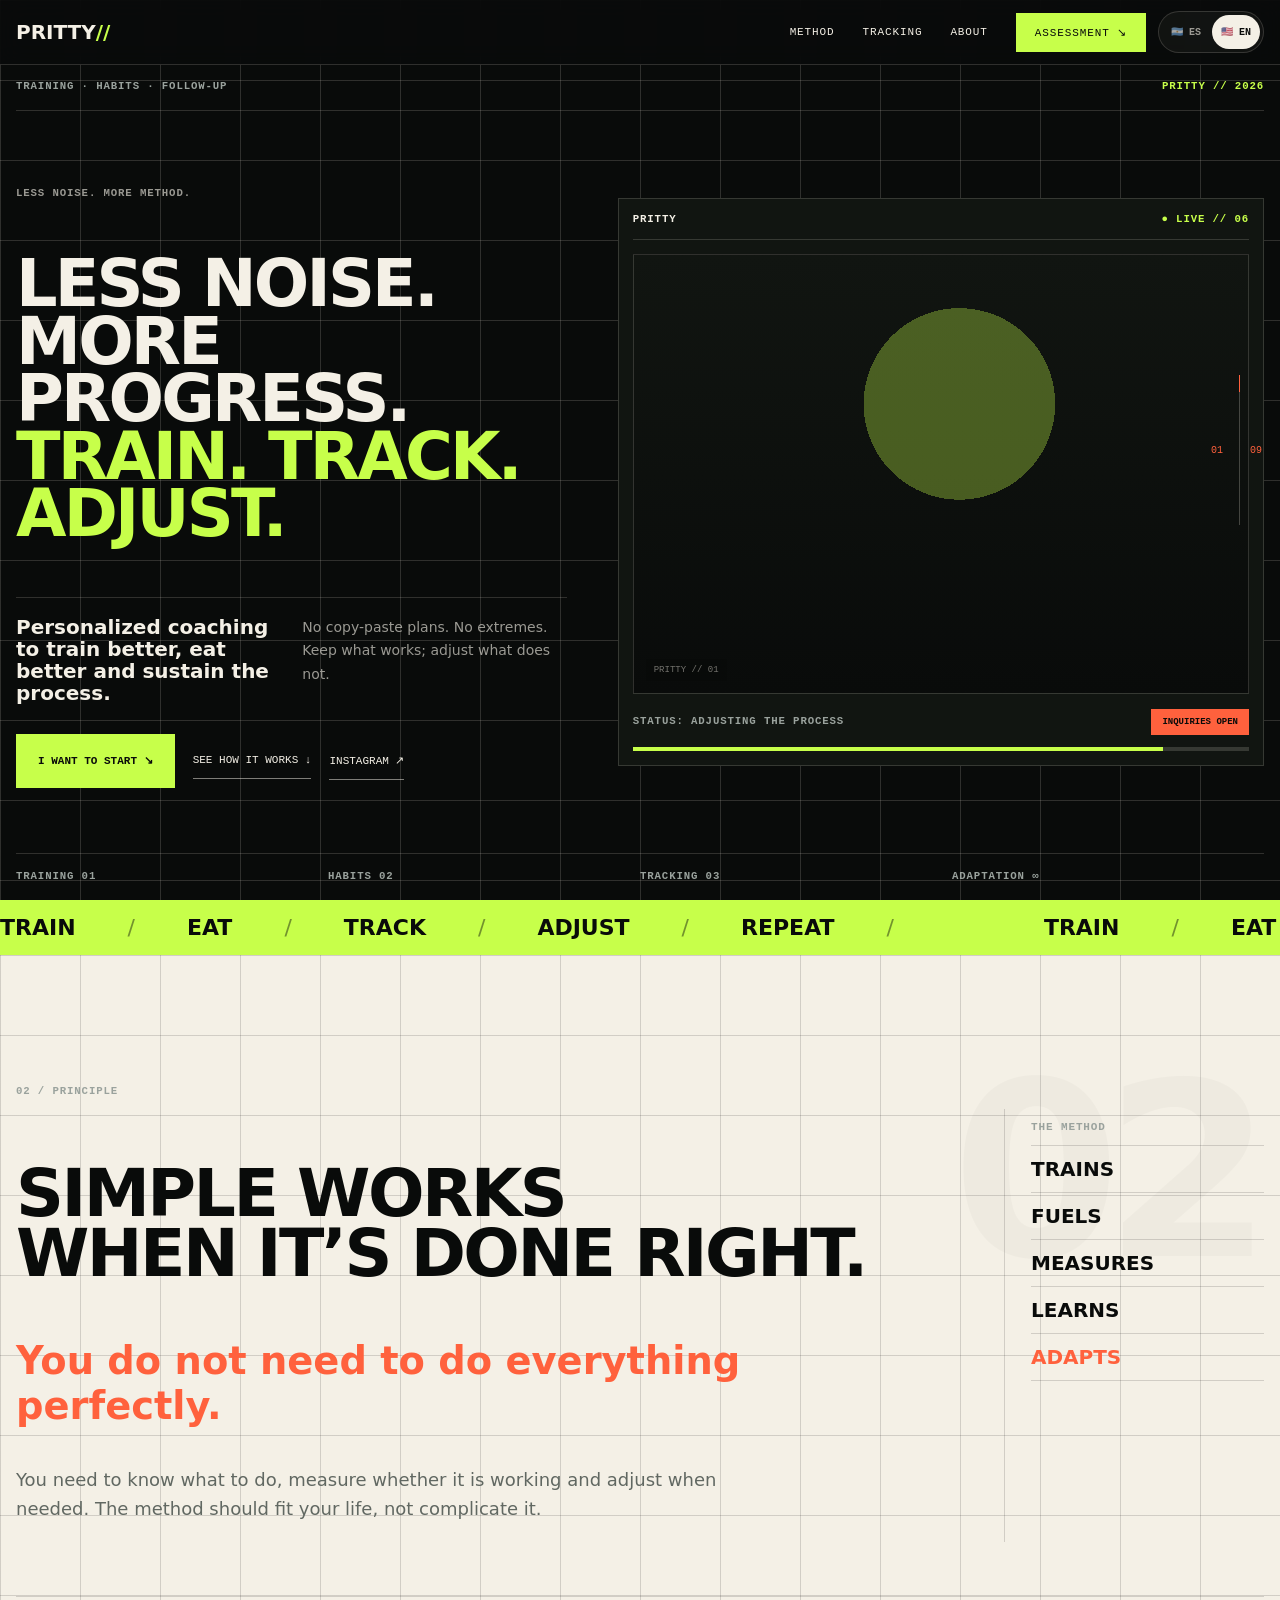
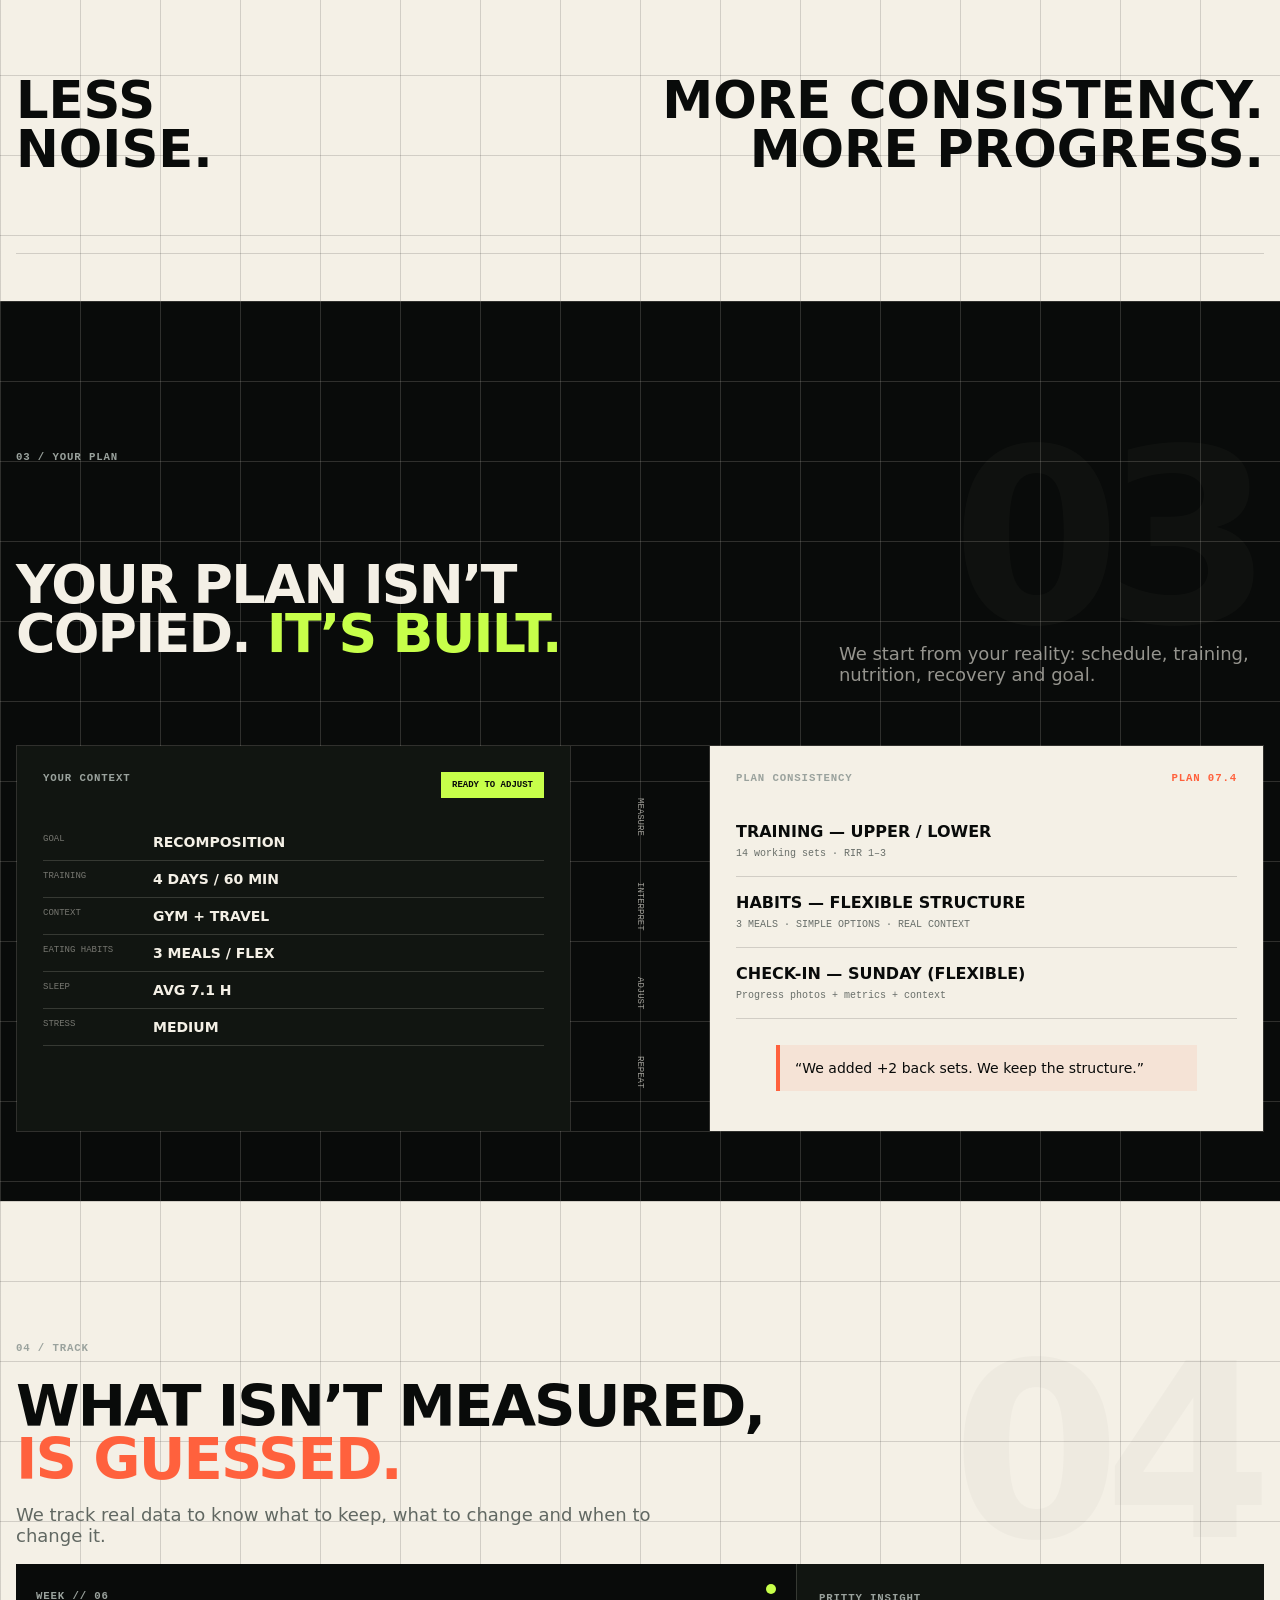
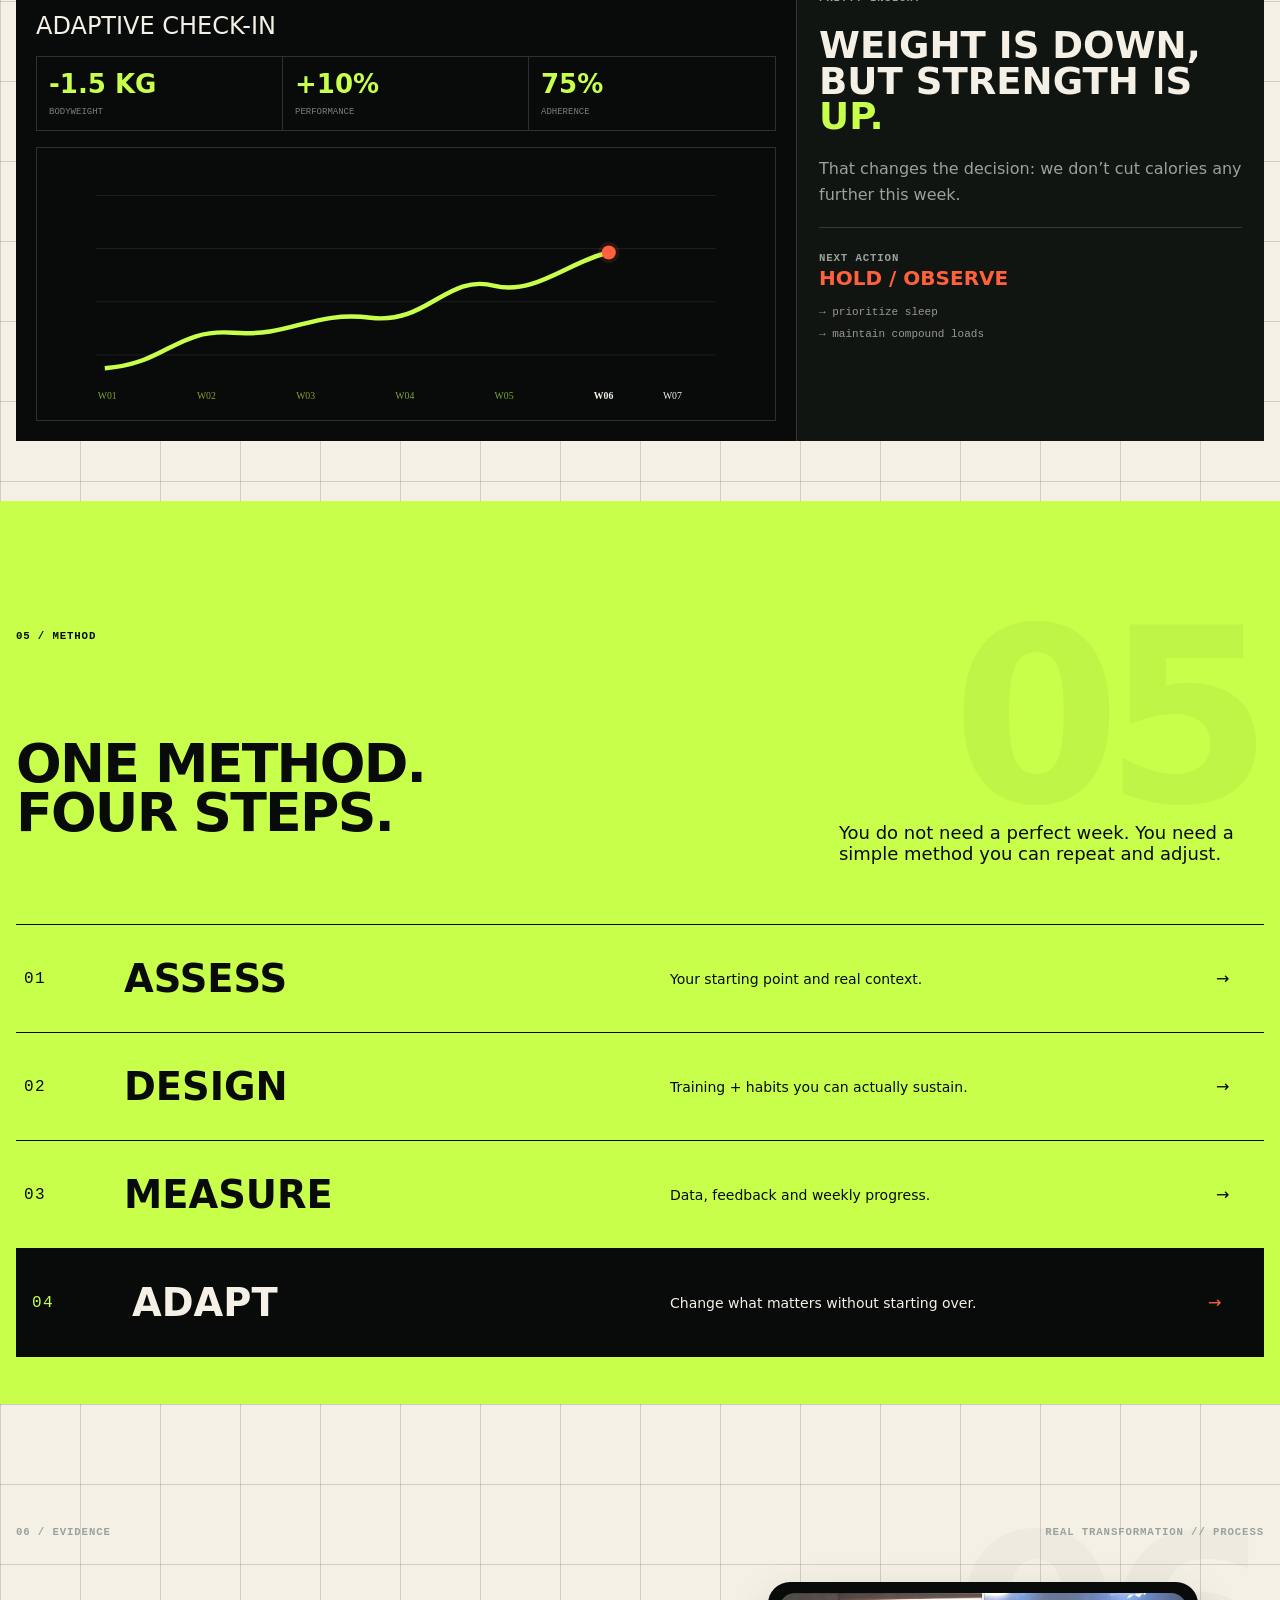
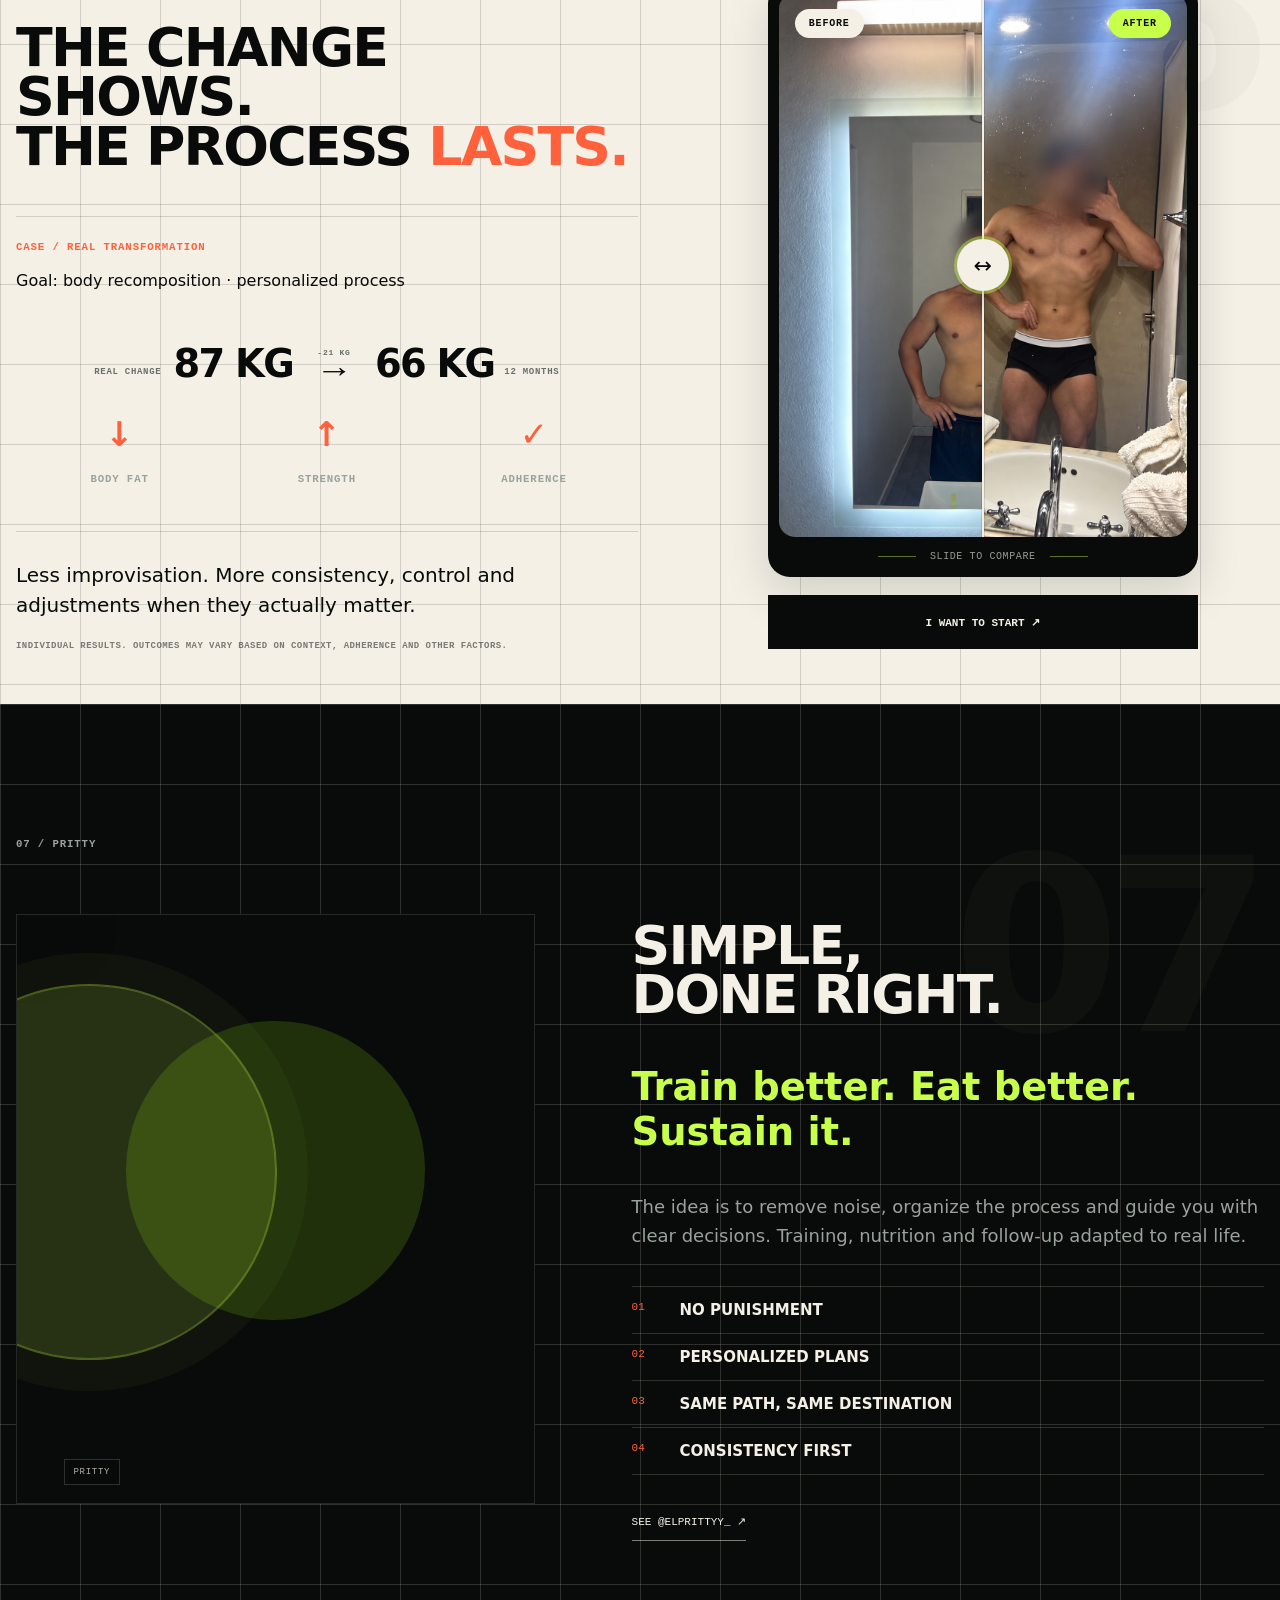
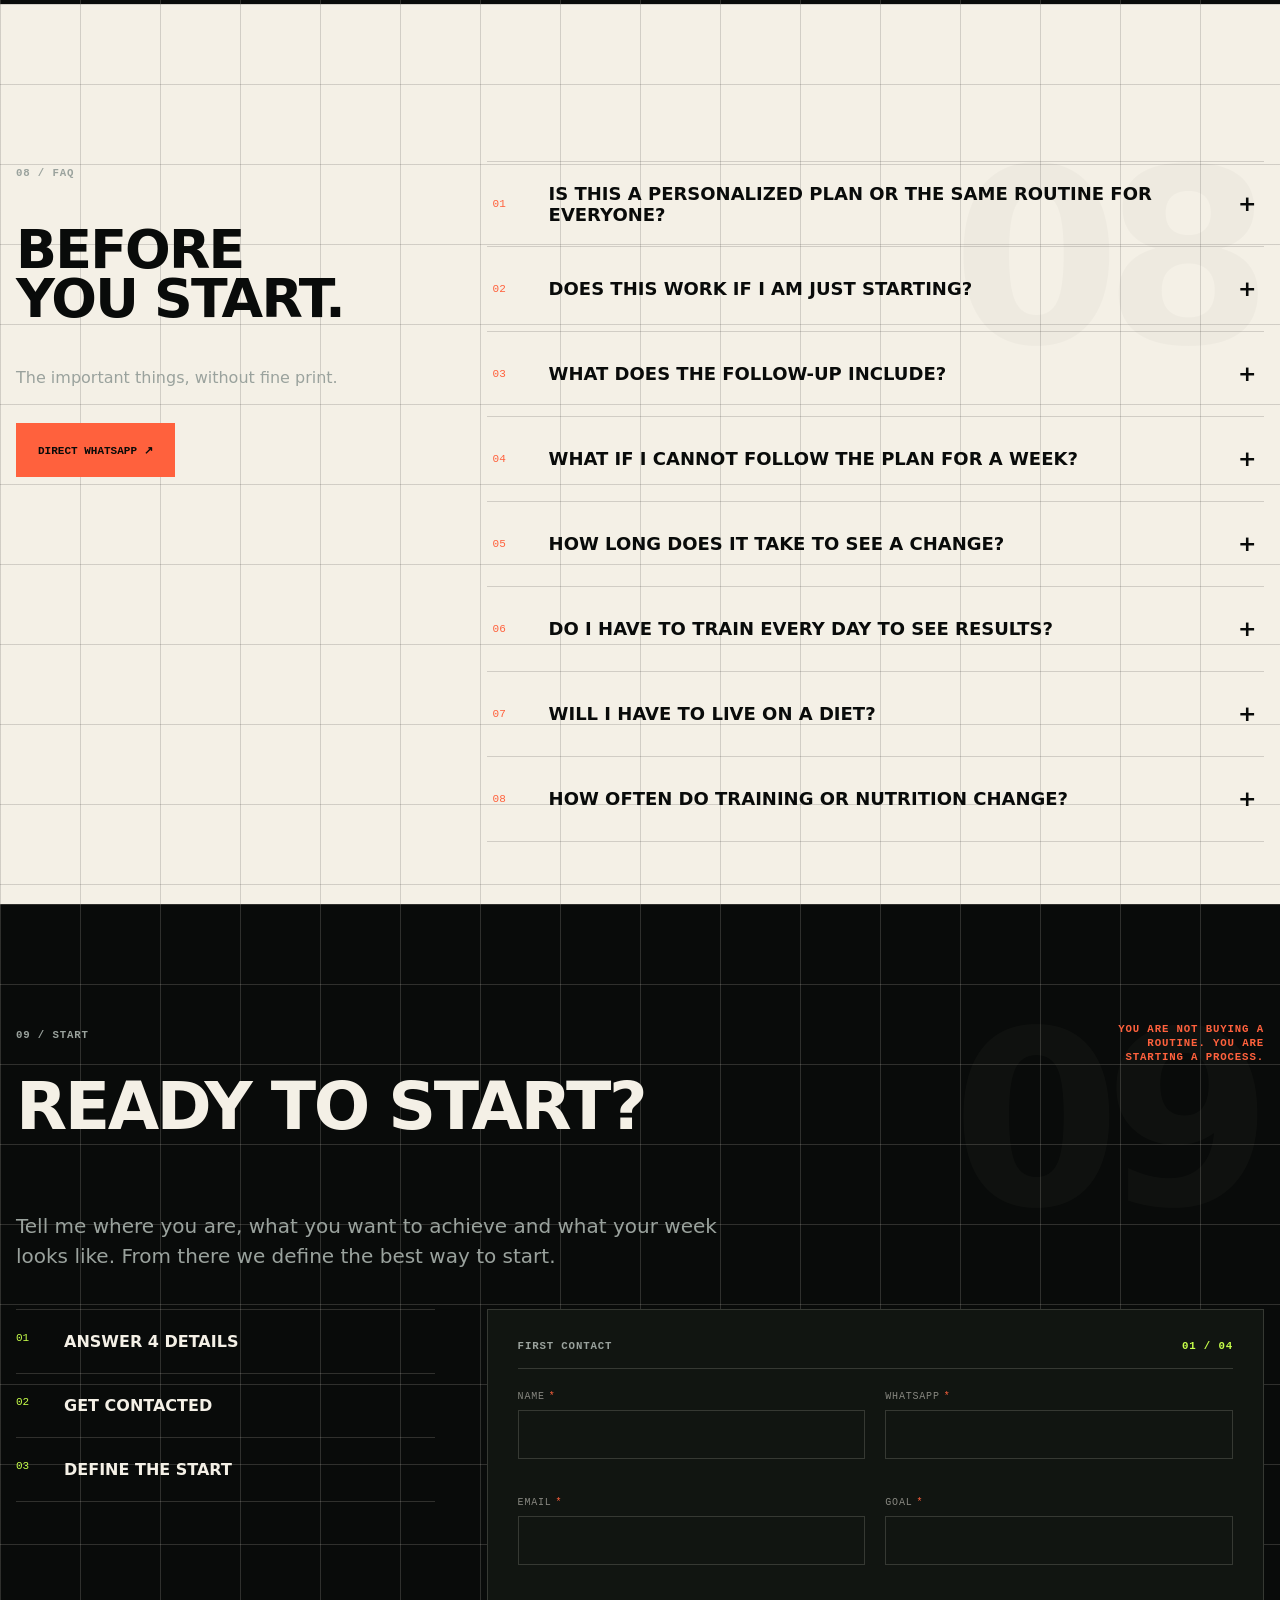
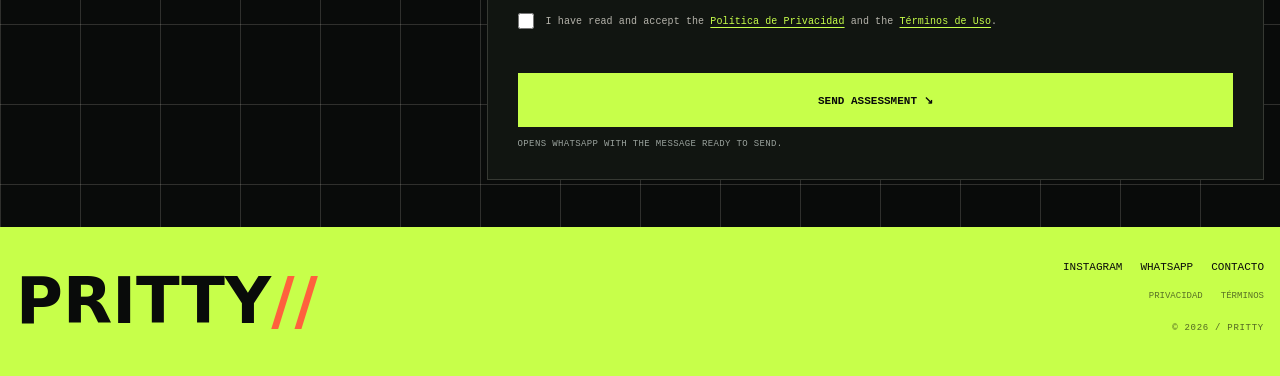
==== index.html @ 153aa6f4 "Place real change label before starting weight" ====
<!DOCTYPE html>

<html lang="es">
<head>
<meta charset="utf-8"/>
<meta content="width=device-width, initial-scale=1" name="viewport"/>
<meta content="no-referrer" name="referrer"/>
<meta content="default-src 'self'; script-src 'self'; style-src 'self' 'unsafe-inline' https://fonts.googleapis.com; font-src 'self' https://fonts.gstatic.com; img-src 'self' data:; connect-src 'none'; media-src 'none'; object-src 'none'; frame-src 'none'; worker-src 'none'; base-uri 'self'; form-action 'self'; upgrade-insecure-requests" http-equiv="Content-Security-Policy"/>
<meta content="telephone=no, date=no, email=no, address=no" name="format-detection"/>
<title>PRITTY — Preparación Personal</title>
<meta content="Entrenamiento, hábitos y seguimiento sin vueltas, adaptados a tu vida real." name="description"/>
<meta content="#090b0a" name="theme-color"/>
<meta content="PRITTY — Preparación Personal" property="og:title"/>
<meta content="Entrenamiento, hábitos y seguimiento adaptados a tu vida real." property="og:description"/>
<meta content="website" property="og:type"/>
<link href="favicon.svg" rel="icon" type="image/svg+xml"/>
<link href="https://fonts.googleapis.com" rel="preconnect"/>
<link crossorigin="" href="https://fonts.gstatic.com" rel="preconnect"/>
<link href="https://fonts.googleapis.com/css2?family=IBM+Plex+Mono:wght@400;500;600;700&amp;family=Space+Grotesk:wght@400;500;600;700&amp;display=swap" rel="stylesheet"/>
<style>
    :root{
      --ink:#090b0a; --ink2:#111511; --bone:#f4f0e6; --lime:#c7ff4a; --coral:#ff613d;
      --muted:#9aa29d; --line-dark:rgba(244,240,230,.16); --line-light:rgba(9,11,10,.15);
      --ease:cubic-bezier(.16,1,.3,1);
    }
    *{box-sizing:border-box}
    html{scroll-behavior:smooth;background:var(--ink)}
    body{margin:0;overflow-x:hidden;background:var(--bone);color:var(--ink);font-family:"Space Grotesk",system-ui,sans-serif}
    button,input,textarea{font:inherit} a{color:inherit;text-decoration:none} ::selection{background:var(--lime);color:var(--ink)}
    .mono{font-family:"IBM Plex Mono",ui-monospace,monospace;letter-spacing:.08em;text-transform:uppercase}
    .label{font:600 .67rem/1.3 "IBM Plex Mono",monospace;letter-spacing:.08em;text-transform:uppercase}
    .container{width:min(calc(100% - 32px),1440px);margin:auto}
    .section{position:relative;overflow:hidden;scroll-margin-top:88px}
    .section:not(#hero){min-height:calc(100svh - 76px);display:flex;align-items:center}
    .section:not(#hero)>.container{width:min(calc(100% - 32px),1440px)}
    .section-inner{padding:clamp(46px,5.2vh,70px) 0}
    .dark{background-color:var(--ink);color:var(--bone);background-image:linear-gradient(var(--line-dark) 1px,transparent 1px),linear-gradient(90deg,var(--line-dark) 1px,transparent 1px);background-size:80px 80px}
    .light{background-color:var(--bone);background-image:linear-gradient(var(--line-light) 1px,transparent 1px),linear-gradient(90deg,var(--line-light) 1px,transparent 1px);background-size:80px 80px}
    .lime-bg{background:var(--lime)}
    .display-xl{font-size:clamp(46px,5.1vw,82px);line-height:.88;letter-spacing:-.043em;font-weight:700}
    .display-lg{font-size:clamp(42px,5.2vw,82px);line-height:.89;letter-spacing:-.038em;font-weight:700}
    .display-md{font-size:clamp(36px,4.2vw,66px);line-height:.92;letter-spacing:-.033em;font-weight:700}
    .muted{color:var(--muted)} .lime{color:var(--lime)} .coral{color:var(--coral)}
    .focus:focus-visible{outline:2px solid var(--coral);outline-offset:4px}
    .reveal{opacity:0;transform:translateY(20px);transition:opacity .62s var(--ease),transform .62s var(--ease)}
    .reveal.on{opacity:1;transform:none}
    .reveal.d1{transition-delay:.08s}.reveal.d2{transition-delay:.16s}
    header{position:fixed;z-index:50;top:0;left:0;right:0;background:rgba(9,11,10,.90);backdrop-filter:blur(12px);border-bottom:1px solid var(--line-dark);color:var(--bone)}
    .nav{height:64px;display:grid;grid-template-columns:1fr auto;align-items:center;gap:20px}
    .brand{font-size:20px;font-weight:700}.brand b{color:var(--lime)}
    .navlinks{display:flex;gap:28px;align-items:center}.navlinks a{font:500 11px "IBM Plex Mono",monospace;letter-spacing:.08em}.navlinks a:hover{color:var(--lime)}
    .nav-cta{background:var(--lime);color:var(--ink);padding:12px 18px;border:1px solid var(--lime);transition:background .2s var(--ease),color .2s var(--ease),transform .2s var(--ease)}.navlinks .nav-cta:hover{background:var(--coral);border-color:var(--coral);color:var(--ink)!important;transform:translateY(-1px)}
    .menu-btn{display:none;background:none;border:1px solid var(--line-dark);color:var(--bone);height:42px;width:42px}
    .mobile-nav{display:none;padding:12px 16px;background:var(--ink);border-top:1px solid var(--line-dark)}
    .mobile-nav a{display:flex;justify-content:space-between;padding:14px 0;border-bottom:1px solid var(--line-dark);font:500 12px "IBM Plex Mono",monospace}
    .progress-rail{position:fixed;z-index:40;right:12px;top:50%;transform:translateY(-50%);display:flex;align-items:center;gap:10px;color:var(--bone);--rail-text:var(--bone);--rail-line:rgba(244,240,230,.24);--rail-fill:var(--coral)}
    .progress-rail .line{height:150px;width:1px;background:var(--rail-line);display:flex;align-items:flex-start}
    .progress-rail .fill{width:1px;background:var(--rail-fill);transition:height .5s var(--ease)}
    .progress-num,.progress-total{font:500 10px "IBM Plex Mono",monospace;min-width:18px;color:var(--rail-fill)}
    .progress-rail[data-theme="light"]{--rail-text:var(--ink);--rail-line:rgba(9,11,10,.28);--rail-fill:#df442b;color:var(--ink)}.progress-rail[data-theme="lime"]{--rail-text:var(--ink);--rail-line:rgba(9,11,10,.34);--rail-fill:#111511;color:var(--ink)}
    .progress-rail[data-theme="dark"]{--rail-text:var(--bone);--rail-line:rgba(244,240,230,.24);--rail-fill:var(--coral);color:var(--bone)}
    #hero{padding-top:64px;min-height:100svh}
    .hero-grid{min-height:calc(100svh - 64px);display:grid;grid-template-rows:auto 1fr auto}
    .hero-top,.hero-bottom{border-color:var(--line-dark);border-style:solid;border-width:0 0 1px;display:flex;justify-content:space-between;padding:16px 0}
    .hero-bottom{border-width:1px 0 0;display:grid;grid-template-columns:repeat(4,1fr)}
        .hero-main{display:grid;grid-template-columns:.92fr 1.08fr;gap:clamp(34px,4vw,62px);align-items:center;padding:clamp(34px,5vh,58px) 0}.hero-main>div{min-width:0}
    .hero-kicker{display:flex;gap:10px;align-items:center;color:rgba(244,240,230,.62);margin-bottom:28px}.hero-kicker i{width:8px;height:8px;background:var(--coral)}
    .hero-line{display:block;opacity:0;transform:translateY(110%);animation:heroIn .8s var(--ease) forwards}.hero-line:nth-child(2){animation-delay:.08s}.hero-line:nth-child(3){animation-delay:.16s}.hero-line:nth-child(4){animation-delay:.24s}
    .hero-copy{margin-top:28px;padding-top:18px;border-top:1px solid var(--line-dark);display:grid;grid-template-columns:1fr 1fr;gap:22px}.hero-copy strong{font-size:20px;line-height:1.1}.hero-copy p{font-size:14px;color:rgba(244,240,230,.62);line-height:1.7;margin:0}
    .actions{display:flex;gap:18px;align-items:center;margin-top:30px;flex-wrap:wrap}.primary{min-height:54px;background:var(--lime);color:var(--ink);display:inline-flex;align-items:center;gap:30px;padding:0 22px;font:600 11px "IBM Plex Mono",monospace;transition:transform .2s var(--ease),background .2s}.primary:hover{transform:translateY(-2px);background:var(--coral)}
    .secondary{border-bottom:1px solid rgba(244,240,230,.5);padding:12px 0;font:500 11px "IBM Plex Mono",monospace}.secondary:hover{color:var(--lime);border-color:var(--lime)}
    .profile{border:1px solid var(--line-dark);background:var(--ink2);padding:14px;transform:translate3d(0,var(--parallax,0),0);max-width:680px;justify-self:end;width:100%}
    .profile-head{display:flex;justify-content:space-between;border-bottom:1px solid var(--line-dark);padding-bottom:12px}.live-dot{display:inline-block;width:7px;height:7px;border-radius:50%;background:var(--lime);margin-right:7px}
    .athlete{position:relative;aspect-ratio:16/10;margin-top:14px;border:1px solid var(--line-dark);overflow:hidden;background:var(--ink);min-height:330px}
    .athlete:before{content:"";position:absolute;inset:8% 18% 0 16%;background:var(--lime);clip-path:polygon(38% 0,66% 4%,78% 28%,68% 46%,88% 100%,15% 100%,27% 53%,14% 31%)}
    .athlete:after{content:"";position:absolute;width:25%;aspect-ratio:1;border-radius:50%;top:3%;left:37%;background:var(--bone);box-shadow:16px 16px 0 var(--coral)}
    .athlete small{position:absolute;z-index:2;left:12px;bottom:12px;color:rgba(244,240,230,.45);font:400 9px "IBM Plex Mono",monospace}
    .athlete.photo-asset{background:radial-gradient(circle at 50% 22%, rgba(199,255,74,.24) 0 19%, transparent 19%), linear-gradient(180deg,#111511 0%,#090b0a 78%)}
    .athlete.photo-asset:before,.athlete.photo-asset:after{content:none}
    .athlete-photo-img{position:absolute;left:50%;bottom:0;transform:translateX(-50%);height:102%;width:auto;max-width:88%;object-fit:contain;filter:drop-shadow(0 28px 40px rgba(0,0,0,.45))}
    .athlete.photo-asset small{padding:6px 8px;background:rgba(9,11,10,.58);backdrop-filter:blur(6px)}
    .athlete.hero-main-visual{background:radial-gradient(circle at 53% 34%, rgba(199,255,74,.32) 0 22%, transparent 22%), linear-gradient(180deg,#111511 0%,#090b0a 100%)}
    .athlete.hero-main-visual .athlete-photo-img{left:0;bottom:0;transform:none;width:100%;height:100%;max-width:none;object-fit:cover;object-position:center 43%;filter:contrast(1.02) saturate(1.03)}
    .metrics{display:grid;grid-template-columns:repeat(3,1fr);border-left:1px solid var(--line-dark);border-bottom:1px solid var(--line-dark)}.metric{padding:14px;border-right:1px solid var(--line-dark)}.metric strong{display:block;color:var(--lime);font-size:28px;font-variant-numeric:tabular-nums;min-width:5ch}.metric small{font:400 9px "IBM Plex Mono",monospace;color:rgba(244,240,230,.5)}
    .status-row{margin-top:15px;display:flex;justify-content:space-between;gap:12px;align-items:center}.badge{background:var(--coral);color:var(--ink);padding:8px 11px;font:700 9px "IBM Plex Mono",monospace}.bar{height:4px;background:rgba(244,240,230,.16);margin-top:12px}.bar>i{display:block;height:100%;background:var(--lime);width:0;transition:width 1.15s var(--ease)}.bar>i.on{width:86%}
    .ticker{overflow:hidden;background:var(--lime);color:var(--ink);padding:15px 0}.ticker-track{display:flex;width:max-content;animation:ticker 28s linear infinite;will-change:transform}.ticker-group{flex:none;white-space:nowrap;font-weight:700;font-size:22px;padding-right:32px}
    .manifesto-grid{display:grid;grid-template-columns:1fr 260px;gap:54px;position:relative}.ghost{position:absolute;right:0;top:-60px;font-size:280px;font-weight:700;line-height:1;color:rgba(9,11,10,.045)}
    .system-list{border-left:1px solid var(--line-light);padding-left:26px}.system-list p{font-size:20px;font-weight:600;border-bottom:1px solid var(--line-light);padding:11px 0;margin:0}.statement{margin-top:54px;border-top:1px solid var(--line-light);border-bottom:1px solid var(--line-light);padding:28px 0;display:grid;grid-template-columns:1fr 1fr;font-size:clamp(30px,4vw,56px);font-weight:700;line-height:.95}.statement p:last-child{text-align:right}
    .intro-split{display:grid;grid-template-columns:1fr .55fr;gap:50px;align-items:end;margin-top:50px}.intro-split p{font-size:18px;color:rgba(244,240,230,.6)}
    .engine-grid{margin-top:42px;display:grid;grid-template-columns:1fr 140px 1fr;border:1px solid var(--line-dark)}.input,.output{padding:26px}.input{background:var(--ink2)}.output{background:var(--bone);color:var(--ink)}.input,.output{opacity:0;transform:translateY(14px);transition:opacity .55s var(--ease),transform .55s var(--ease)}.engine-active .input{opacity:1;transform:none}.engine-active .output{opacity:1;transform:none;transition-delay:.78s}
    .data-row{display:grid;grid-template-columns:110px 1fr;border-bottom:1px solid var(--line-dark);padding:10px 0}.data-row span{font:400 9px "IBM Plex Mono",monospace;color:rgba(244,240,230,.45)}.data-row strong{font-size:14px}.logic{border-left:1px solid var(--line-dark);border-right:1px solid var(--line-dark);display:flex;flex-direction:column;justify-content:space-around;align-items:center;padding:24px 0}.logic-step{text-align:center}.logic-dot{width:9px;height:9px;border-radius:50%;background:var(--coral);opacity:.22;transform:scale(.65);transition:opacity .2s var(--ease),transform .2s var(--ease)}.logic-step small{display:block;margin-top:8px;font:400 9px "IBM Plex Mono",monospace;color:rgba(244,240,230,.62);writing-mode:vertical-rl}.engine-active .logic-step:nth-child(1) .logic-dot{opacity:1;transform:scale(1);transition-delay:.18s}.engine-active .logic-step:nth-child(2) .logic-dot{opacity:1;transform:scale(1);transition-delay:.34s}.engine-active .logic-step:nth-child(3) .logic-dot{opacity:1;transform:scale(1);transition-delay:.50s}.engine-active .logic-step:nth-child(4) .logic-dot{opacity:1;transform:scale(1);transition-delay:.66s}
    .protocol{border-bottom:1px solid var(--line-light);padding:16px 0}.protocol strong{display:block}.protocol span{font:400 10px "IBM Plex Mono",monospace;color:#686e69}.note{margin-top:26px;border-left:4px solid var(--coral);background:rgba(255,97,61,.09);padding:15px;font-size:14px;font-weight:500}.confidence{height:4px;background:rgba(9,11,10,.14);margin-top:8px}.confidence i{display:block;height:100%;background:var(--coral);width:0;transition:width 1.05s .86s var(--ease)}.engine-active .confidence i{width:86%}
    .track-wrap{margin-top:30px;background:var(--ink);color:var(--bone);display:grid;grid-template-columns:1.25fr .75fr}.dash{padding:26px}.dash-top{display:flex;justify-content:space-between}.dash-top i{width:10px;height:10px;border-radius:50%;background:var(--lime)}.track-metrics{display:grid;grid-template-columns:repeat(4,1fr);margin-top:24px;border:1px solid var(--line-dark)}.track-metric{padding:16px;border-right:1px solid var(--line-dark)}.track-metric:last-child{border-right:0}.track-metric strong{display:block;color:var(--lime);font-size:30px;font-variant-numeric:tabular-nums;min-width:7ch}.track-metric small{font:400 9px "IBM Plex Mono",monospace;color:rgba(244,240,230,.5)}
    .chart{margin-top:24px;border:1px solid var(--line-dark);padding:12px;aspect-ratio:2.45/1;min-height:170px}.chart svg{width:100%;height:100%;overflow:hidden}.graph-line{stroke-dasharray:1;stroke-dashoffset:1}.track-active .graph-line{animation:draw 1.55s var(--ease) forwards}.graph-point{opacity:0;transform-box:fill-box;transform-origin:center;transition:opacity .18s ease}.track-active .graph-point{opacity:1}.graph-halo-pulse{animation:haloBreath 1.3s ease-in-out infinite;transform-box:fill-box;transform-origin:center}.w07{fill:rgba(244,240,230,.48);transition:fill .2s 1.35s}.track-active .w07{fill:var(--bone)}
    .insight{background:var(--ink2);border-left:1px solid var(--line-dark);padding:28px}.insight h3{font-size:clamp(32px,3.2vw,46px);line-height:.95}.next{margin-top:28px;border-top:1px solid var(--line-dark);padding-top:22px}.next b{display:block;color:var(--coral);font-size:20px}.next ul{padding:0;list-style:none;color:rgba(244,240,230,.6);font:400 11px "IBM Plex Mono",monospace;line-height:2}
    .method-rows{margin-top:42px;border-top:1px solid var(--ink)}.method-row{min-height:108px;display:grid;grid-template-columns:100px 1fr 1fr 40px;align-items:center;border-bottom:1px solid var(--ink);transition:padding .2s var(--ease),background .2s var(--ease),color .2s var(--ease);padding:0 8px;cursor:pointer}.method-row:last-child{background:var(--ink);color:var(--bone);padding:0 16px}.method-row strong{font-size:clamp(26px,3vw,42px)}.method-row p{font-size:14px}.method-row .arrow{transition:transform .2s var(--ease)}
    .evidence-grid,.faq-grid,.start-grid{display:grid;grid-template-columns:1.1fr .9fr;gap:52px;margin-top:38px;align-items:center}.about-grid{display:grid;grid-template-columns:.92fr 1.08fr;gap:clamp(46px,6vw,96px);margin-top:34px;align-items:center}.case-meta{margin-top:30px;padding:18px 0;border-top:1px solid var(--line-light);border-bottom:1px solid var(--line-light)}.case-metrics{display:grid;grid-template-columns:repeat(3,1fr);border-bottom:1px solid var(--line-light)}.case-metrics div{padding:22px 0}.case-metrics strong{font-size:30px}.quote{font-size:20px;line-height:1.5;margin-top:28px}.demo-note{font:400 9px "IBM Plex Mono",monospace;color:#69706a;border-left:2px solid var(--coral);padding-left:12px;margin-top:24px}.portrait{position:relative;aspect-ratio:4/4.35;max-height:590px;background:var(--ink);overflow:hidden}.portrait:before{content:"";position:absolute;inset:14% 20% 0;background:var(--bone);clip-path:polygon(35% 0,70% 5%,76% 28%,65% 42%,92% 100%,5% 100%,27% 44%,16% 21%)}.portrait:after{content:"";position:absolute;right:5%;top:9%;width:42%;aspect-ratio:1;border-radius:50%;background:var(--coral);mix-blend-mode:hard-light}.coach-portrait{border:1px solid var(--line-dark);background:var(--ink2)}.coach-portrait:after{background:var(--lime);left:-8%;top:30%;right:auto;border:30px solid var(--lime);width:42%;background:transparent}
    .portrait.has-photo:before,.portrait.has-photo:after{content:none}
    .portrait.has-photo{background:linear-gradient(180deg,#121713 0%,#090b0a 74%);border:1px solid rgba(255,255,255,.06)}
    .portrait.has-photo.client-demo{background:linear-gradient(180deg,#121713 0%,#090b0a 100%)}
    .portrait.has-photo.coach-photo{aspect-ratio:4/4.55;max-height:590px;background:transparent;border:0;overflow:hidden;isolation:isolate}.coach-photo:before{content:""!important;position:absolute!important;z-index:-2;inset:auto!important;left:50%!important;right:auto!important;top:8%!important;bottom:auto!important;width:72%!important;height:auto!important;aspect-ratio:1;border-radius:50%!important;clip-path:none!important;transform:translateX(-50%);background:rgba(199,255,74,.20);box-shadow:0 0 0 1px rgba(199,255,74,.32),0 0 0 32px rgba(199,255,74,.035)}.coach-photo:after{content:none!important}
    .portrait-img{position:absolute;inset:auto 0 0 0;width:100%;height:100%;object-fit:cover;object-position:center center}
    .coach-photo .portrait-img{object-fit:contain;object-position:center bottom;transform:scale(1.04);transform-origin:center bottom;filter:drop-shadow(0 26px 38px rgba(0,0,0,.38))}.coach-photo .portrait-tag{left:9%;bottom:18px;background:rgba(9,11,10,.72);border:1px solid var(--line-dark)}
    .about-eyebrow{display:flex;align-items:center;gap:12px;margin-bottom:22px;font:600 10px "IBM Plex Mono",monospace;color:var(--muted);letter-spacing:.08em}.about-eyebrow span{color:var(--coral)}.about-eyebrow i{display:block;width:56px;height:1px;background:var(--line-dark)}.about-eyebrow b{color:var(--bone);font-weight:600}
    .portrait-tag{position:absolute;left:14px;bottom:14px;z-index:3;padding:7px 9px;background:rgba(9,11,10,.58);color:rgba(244,240,230,.72);backdrop-filter:blur(6px);font:400 9px "IBM Plex Mono",monospace;letter-spacing:.08em;text-transform:uppercase}
    .principles{margin-top:36px;border-top:1px solid var(--line-dark)}.principles div{display:grid;grid-template-columns:48px 1fr;border-bottom:1px solid var(--line-dark);padding:14px 0}.principles span{color:var(--coral);font:500 11px "IBM Plex Mono",monospace}.principles b{font-size:15px}
    .faq-grid{grid-template-columns:.7fr 1.3fr;align-items:start}.faq{border-top:1px solid var(--line-light)}.faq-item{border-bottom:1px solid var(--line-light)}.faq-btn{width:100%;background:none;border:0;display:grid;grid-template-columns:48px 1fr 20px;align-items:center;gap:8px;min-height:84px;text-align:left;font-weight:600;font-size:18px;cursor:pointer}.faq-btn span:first-child{color:var(--coral);font:500 11px "IBM Plex Mono",monospace}.faq-btn i{font-style:normal;font-size:22px;transition:transform .2s}.faq-item.open .faq-btn i{transform:rotate(45deg)}.faq-answer{display:grid;grid-template-rows:0fr;transition:grid-template-rows .25s var(--ease)}.faq-item.open .faq-answer{grid-template-rows:1fr}.faq-answer>div{overflow:hidden}.faq-answer p{padding:0 24px 24px 56px;margin:0;color:#68706a;line-height:1.65}
    .start-head{display:flex;justify-content:space-between;gap:30px}.start-grid{grid-template-columns:.7fr 1.3fr;align-items:start}.steps{border-top:1px solid var(--line-dark)}.steps div{display:grid;grid-template-columns:48px 1fr;border-bottom:1px solid var(--line-dark);padding:22px 0}.steps span{color:var(--lime);font:500 11px "IBM Plex Mono",monospace}.form-panel{border:1px solid var(--line-dark);background:var(--ink2);padding:30px}.form-head{display:flex;justify-content:space-between;border-bottom:1px solid var(--line-dark);padding-bottom:14px}.fields{display:grid;grid-template-columns:1fr 1fr;gap:20px;margin-top:22px}.field label,.form-panel legend{display:block;color:rgba(244,240,230,.52);font:500 10px "IBM Plex Mono",monospace;letter-spacing:.08em;text-transform:uppercase}.field input,.field textarea{width:100%;margin-top:8px;background:transparent;border:1px solid var(--line-dark);color:var(--bone);padding:14px;min-height:48px}.field input:focus,.field textarea:focus{outline:none;border-color:var(--lime);box-shadow:0 0 0 1px rgba(199,255,74,.22)}.field textarea{min-height:100px;resize:vertical}.field.full{grid-column:1/-1}.field .req{color:var(--coral);margin-left:4px}.error{color:var(--coral);font-size:12px;margin-top:6px;min-height:1em}.submit{margin-top:26px;width:100%;min-height:54px;border:0;background:var(--lime);color:var(--ink);font:700 11px "IBM Plex Mono",monospace;cursor:pointer}.submit:hover{background:var(--coral)}.success{display:none;min-height:510px;flex-direction:column;justify-content:space-between}.success.show{display:flex}.success-icon{width:58px;height:58px;background:var(--lime);color:var(--ink);display:grid;place-items:center;font-size:28px}.reset{align-self:flex-start;background:none;border:1px solid var(--line-dark);color:var(--bone);padding:12px 16px;cursor:pointer}
    footer{background:var(--lime);color:var(--ink)}footer .container{display:flex;justify-content:space-between;align-items:end;gap:20px;padding:40px 0}footer strong{font-size:clamp(42px,5vw,70px)}footer nav{display:flex;gap:18px;font:500 11px "IBM Plex Mono",monospace}
    @keyframes heroIn{to{opacity:1;transform:none}}@keyframes ticker{to{transform:translateX(-50%)}}@keyframes draw{to{stroke-dashoffset:0}}@keyframes point{to{opacity:1;transform:scale(1)}}@keyframes haloBreath{0%,100%{opacity:.92;transform:scale(1)}50%{opacity:.18;transform:scale(1.22)}}
    @media(hover:hover) and (pointer:fine){.method-row:hover{padding-left:16px;padding-right:16px;background:rgba(9,11,10,.04)}.method-row:last-child:hover{background:#050606}.method-row:hover .arrow{transform:translateX(2px)}}
    @media(max-width:900px){.section:not(#hero){min-height:auto}.hero-main,.manifesto-grid,.intro-split,.engine-grid,.track-wrap,.evidence-grid,.about-grid,.faq-grid,.start-grid{grid-template-columns:1fr}.hero-main{gap:34px;padding:38px 0}.manifesto-grid{gap:30px}.system-list{border-left:0;border-top:1px solid var(--line-light);padding:20px 0 0}.engine-grid{border:0}.logic{flex-direction:row;border:1px solid var(--line-dark);padding:20px}.logic-step small{writing-mode:horizontal-tb}.track-wrap{display:block}.insight{border-left:0;border-top:1px solid var(--line-dark)}.method-row{grid-template-columns:60px 1fr 30px}.method-row p{display:none}.faq-grid,.start-grid{gap:36px}.progress-rail{display:none}.navlinks{display:none}.menu-btn{display:block}.mobile-nav.open{display:block}}
    @media(max-width:640px){.container{width:min(calc(100% - 24px),1440px)}.hero-main{padding:34px 0}.hero-copy{grid-template-columns:1fr}.hero-bottom{grid-template-columns:1fr 1fr}.metrics{grid-template-columns:1fr}.metric{border-bottom:1px solid var(--line-dark)}.statement{grid-template-columns:1fr;gap:18px}.statement p:last-child{text-align:left}.track-metrics{grid-template-columns:1fr 1fr}.track-metric:nth-child(2){border-right:0}.track-metric:nth-child(-n+2){border-bottom:1px solid var(--line-dark)}.case-metrics{grid-template-columns:1fr}.fields{grid-template-columns:1fr}.start-head{display:block}.start-head .label{margin-top:18px}.ticker-track{animation-duration:34s}.display-xl{font-size:clamp(37px,10.4vw,48px);line-height:.9}.hero-line{max-width:100%;white-space:normal}.hero-top span:last-child{display:none}.hero-copy strong,.hero-copy p{max-width:100%;overflow-wrap:anywhere}.actions{display:grid;grid-template-columns:1fr 1fr;width:100%}.actions .primary{grid-column:1/-1;justify-content:space-between;width:100%}.actions .secondary{font-size:9px;white-space:nowrap}.athlete{min-height:270px}footer .container{display:block}footer nav{margin-top:20px;flex-wrap:wrap}}
  

    /* V3: floating navigation + language control + synchronized chart */
    header{transition:top .28s var(--ease),left .28s var(--ease),right .28s var(--ease),border-radius .28s var(--ease),background .28s ease,border-color .28s ease,box-shadow .28s ease;will-change:top,left,right}
    .nav{grid-template-columns:1fr auto;transition:height .28s var(--ease),width .28s var(--ease)}
    .nav-actions{display:flex;align-items:center;gap:12px;min-width:0}
    header.scrolled{top:10px;left:12px;right:12px;border:1px solid rgba(244,240,230,.15);border-radius:999px;background:rgba(9,11,10,.78);box-shadow:0 12px 36px rgba(0,0,0,.18);overflow:visible}
    header.scrolled .nav{height:58px;width:min(calc(100% - 18px),1400px)}
    .lang-switch{display:flex;align-items:center;padding:3px;border:1px solid var(--line-dark);border-radius:999px;background:rgba(244,240,230,.04);gap:2px}
    .lang-btn{border:0;background:transparent;color:rgba(244,240,230,.62);height:34px;min-width:48px;padding:0 9px;border-radius:999px;cursor:pointer;font:600 10px "IBM Plex Mono",monospace;transition:background .18s,color .18s,transform .18s}
    .lang-btn.active{background:var(--bone);color:var(--ink)}
    .lang-btn:hover{color:var(--lime)}.lang-btn.active:hover{color:var(--ink)}
    .graph-line{animation:none!important;stroke-dasharray:1;stroke-dashoffset:1}
    .graph-point{animation:none!important;opacity:0;transform:none}
    #graphHalo{opacity:0;transition:opacity .2s ease}
        .week-label{transition:fill .16s ease,opacity .16s ease}.week-label.current{fill:var(--bone)!important;font-weight:700}.week-label.past{fill:rgba(199,255,74,.62)!important}
    .dash-top .label{min-width:10ch}
    @media(max-width:900px){header.scrolled{border-radius:22px}.nav-actions{gap:8px}.lang-btn{min-width:42px;padding:0 7px}.mobile-nav{border-radius:0 0 20px 20px;overflow:hidden}.mobile-nav.open{margin-top:0}}
    @media(max-width:420px){header.scrolled{top:7px;left:7px;right:7px}.brand{font-size:17px}.lang-btn{min-width:38px;padding:0 6px;font-size:9px}.nav-actions{gap:6px}}

    @media(prefers-reduced-motion:reduce){.ticker-track{animation:none!important}.reveal{transition:none!important}.graph-halo-pulse{animation:none!important;opacity:.12!important;transform:none!important}}

    /* V8 responsive / anchor polish */
    .section{scroll-margin-top:84px}
    @media(min-width:901px){
      #engine,#track,#method,#about,#faq,#start{min-height:min(900px,calc(100vh - 76px));display:flex;align-items:center}
      #engine>.container,#track>.container,#method>.container,#about>.container,#faq>.container,#start>.container{width:min(calc(100% - 32px),1440px)}
      #about .section-inner{padding-top:36px;padding-bottom:36px}
      #track .section-inner{padding-top:34px;padding-bottom:34px}
      #track .display-md{font-size:clamp(46px,4.5vw,66px);margin-top:24px!important}
      #track .track-wrap{margin-top:20px}
      #track .dash{padding:20px}
      #track .track-metrics{margin-top:16px}
      #track .track-metric{padding:12px}
      #track .track-metric strong{font-size:26px}
      #track .chart{margin-top:16px;min-height:150px;aspect-ratio:2.7/1}
      #track .insight{padding:22px}
      #track .insight h3{font-size:clamp(30px,2.9vw,40px);margin:22px 0}
      #track .next{margin-top:20px;padding-top:18px}
    }
    @media(max-width:1200px){
      .container{width:min(calc(100% - 40px),1180px)}
      .display-md{font-size:clamp(38px,5vw,66px)}
      .about-grid{grid-template-columns:.9fr 1.1fr;gap:42px}
      .coach-photo .portrait-img{transform:scale(1.02)}
      .track-wrap{grid-template-columns:1.45fr .75fr}
    }
    @media(max-width:900px){
      .section{scroll-margin-top:76px}
      .about-grid{grid-template-columns:1fr;gap:26px}
      .coach-photo{width:min(92vw,520px);margin:0 auto}
      .coach-photo .portrait-img{transform:scale(.98)}
      .about-grid>div:last-child{text-align:left}
      .track-wrap{grid-template-columns:1fr}
    }
    @media(max-width:640px){
      .section-inner{padding:58px 0}
      .display-md{font-size:clamp(38px,12vw,58px)}
      .coach-photo{width:min(94vw,460px)}
      .coach-photo .portrait-img{transform:scale(1.00)}
      .about-eyebrow{margin-bottom:16px}
      .about-grid{margin-top:24px}
    }
    @media(max-width:380px){
      .container{width:min(calc(100% - 20px),1440px)}
      .section-inner{padding:48px 0}
      .display-md{font-size:clamp(34px,11.5vw,48px)}
      .coach-photo{width:100%}
      .track-metrics{grid-template-columns:1fr 1fr}
    }



    /* V9 — verified responsive polish */
    .menu-btn{border:0!important;border-radius:999px!important;background:rgba(244,240,230,.07)!important;display:none;place-items:center;cursor:pointer;transition:background .2s var(--ease),transform .2s var(--ease)}
    .menu-btn:hover{background:rgba(199,255,74,.14)!important;color:var(--lime)}
    .menu-btn:active{transform:scale(.96)}
    @media(max-width:900px){.menu-btn{display:grid}}

    /* Graph: inner point stays solid; only the orange outline blinks. */
    .graph-point.graph-final{opacity:1!important;animation:none!important;transform:none!important}
    #graphHalo.graph-halo-pulse{opacity:1!important;animation:haloTightBlink 1.15s ease-in-out infinite!important;transform:none!important;filter:none!important}
    @keyframes haloOutlineBlink{0%,100%{stroke-opacity:1;filter:drop-shadow(0 0 5px rgba(255,97,61,.28))}50%{stroke-opacity:.08;filter:drop-shadow(0 0 0 rgba(255,97,61,0))}}

    /* Marquee must move at every viewport size. */
    .ticker-track{animation:ticker 28s linear infinite!important;transform:translate3d(0,0,0);backface-visibility:hidden}
    @media(max-width:640px){.ticker-track{animation-duration:34s!important}.ticker-group{font-size:19px;padding-right:24px}}
    @media(prefers-reduced-motion:reduce){.ticker.ticker-on .ticker-entry{animation:tickerEnter 1.6s linear forwards!important}.ticker-track{animation:ticker 42s linear infinite!important;animation-play-state:paused!important}.ticker.ticker-on .ticker-track{animation-play-state:running!important;animation-delay:.5s!important}.graph-halo-pulse{animation:haloTightBlink 1.6s ease-in-out infinite!important}}

    /* Track must never exceed its panel on narrow screens. */
    .track-wrap,.dash,.chart,.chart svg{min-width:0;max-width:100%}
    @media(min-width:901px){
      #track .section-inner{padding-top:24px!important;padding-bottom:24px!important}
      #track h2{margin-top:14px!important;margin-bottom:12px!important}
      #track> .container .section-inner>p.reveal{margin:0 0 14px!important}
      #track .track-wrap{margin-top:0!important}
    }
    .chart{width:100%;overflow:hidden}
    .chart svg{display:block;width:100%;height:100%;max-width:100%}

    /* Footer becomes a deliberate dark closing card. */
    footer{background:var(--lime);padding:18px 0;color:var(--bone)}
    footer .container{background:var(--ink);border:1px solid rgba(9,11,10,.12);padding:28px 30px;display:grid;grid-template-columns:1fr auto;align-items:end;gap:24px}
    footer strong{color:var(--bone);line-height:.9}
    footer strong .coral{color:var(--lime)}
    footer nav{justify-content:flex-end;align-items:center}
    footer nav a{color:var(--bone);padding-bottom:3px;border-bottom:1px solid transparent;transition:color .2s,border-color .2s}
    footer nav a:hover{color:var(--lime);border-color:var(--lime)}
    footer .footer-meta{color:rgba(244,240,230,.58);text-align:right}

    @media(max-width:900px){
      .hero-main{display:grid!important;grid-template-columns:1fr!important;gap:22px!important;align-items:stretch!important}
      .hero-main>div:first-child{display:contents}
      .hero-kicker{display:none!important}
      .hero-main h1{order:1;margin:0!important}
      .hero-copy{display:contents!important}
      .hero-copy strong{order:2;display:block;border-top:1px solid var(--line-dark);padding-top:18px;margin:2px 0 0;font-size:clamp(19px,4.8vw,24px);line-height:1.22;color:var(--bone)}
      .profile{order:3;justify-self:stretch!important;max-width:none!important;width:100%!important;margin:4px 0 0!important;padding:12px!important;overflow:hidden}
      .hero-copy p{order:4;margin:2px 0 0!important;padding-top:4px;font-size:15px!important;line-height:1.62!important;color:rgba(244,240,230,.68)!important}
      .actions{order:5;margin-top:6px!important;width:100%}
      .athlete{width:100%;max-width:100%;min-height:0!important;aspect-ratio:4/3!important;overflow:hidden}
      .athlete-photo-img{max-width:100%!important}
      .hero-main-visual .athlete-photo-img{width:100%!important;height:100%!important;object-fit:cover!important;object-position:center 25%!important}
      .profile .metrics{width:100%}
      .hero-bottom{margin-top:8px}
      #track .track-wrap{width:100%;margin-left:0;margin-right:0}
      #track .dash{width:100%;padding:18px}
      #track .chart{width:100%;aspect-ratio:1.9/1;min-height:0!important;padding:8px;margin-top:18px}
      #track .insight{width:100%}
      footer{padding:14px 0}
      footer .container{grid-template-columns:1fr;padding:24px;gap:20px}
      footer nav{justify-content:flex-start;display:grid;grid-template-columns:repeat(3,minmax(0,1fr));gap:10px;width:100%}
      footer nav a{text-align:left}
      footer .footer-meta{text-align:left!important;margin:0!important}
    }

    @media(max-width:640px){
      #hero{min-height:auto}
      .hero-grid{min-height:auto}
      .hero-main{padding:30px 0 26px!important;gap:18px!important}
      .display-xl{font-size:clamp(38px,10.7vw,50px)!important;line-height:.9!important}
      .actions{display:grid!important;grid-template-columns:1fr 1fr!important;gap:14px 18px!important}
      .actions .primary{grid-column:1/-1!important;width:100%;justify-content:space-between}
      .actions .secondary{font-size:9px!important;white-space:normal!important;min-width:0}
      .profile-head{gap:10px;align-items:center}
      .profile-head .label{font-size:9px}
      .metrics{grid-template-columns:repeat(3,1fr)!important}
      .metric{border-bottom:0!important;border-right:1px solid var(--line-dark)!important;padding:12px 10px!important}
      .metric:last-child{border-right:0!important}
      .metric strong{font-size:24px!important;min-width:0!important}
      .status-row{display:none}
      .bar{margin-top:10px}
      .hero-bottom{grid-template-columns:1fr 1fr!important;padding:12px 0!important;gap:7px 12px}
      .hero-bottom span{font-size:9px}
      .track-metrics{grid-template-columns:1fr 1fr!important}
      .track-metric{padding:14px!important;min-width:0}
      .track-metric strong{font-size:25px!important;min-width:0!important}
      #track .section-inner{padding:48px 0}
      #track .display-md{font-size:clamp(38px,11.4vw,52px)!important}
      #track .chart{aspect-ratio:1.65/1;padding:6px}
      #track .chart svg{overflow:visible}
      #track .insight{padding:22px 18px}
      footer .container{width:min(calc(100% - 24px),1440px);border-radius:16px}
      footer strong{font-size:clamp(36px,11vw,50px)}
      footer nav{font-size:9px}
    }

    @media(max-width:380px){
      .lang-switch{padding:2px}.lang-btn{min-width:35px!important;padding:0 5px!important;font-size:8px!important}
      .menu-btn{width:40px;height:40px}
      .brand{font-size:16px!important}
      .profile{padding:10px!important}
      .metric strong{font-size:21px!important}
      #track .dash{padding:14px}
      #track .track-metric strong{font-size:22px!important}
      footer nav{grid-template-columns:1fr;gap:12px}
    }

    /* Short notebook viewports: keep each anchored stage inside the usable screen. */
    @media(min-width:901px) and (max-height:820px){
      #track .section-inner{padding-top:14px!important;padding-bottom:14px!important}
      #track .display-md{font-size:50px!important;line-height:.88!important;margin-top:8px!important;margin-bottom:6px!important}
      #track> .container .section-inner>p.reveal{font-size:16px!important;margin:0 0 8px!important;line-height:1.35}
      #track .track-wrap{margin-top:0!important}
      #track .dash{padding:15px!important}
      #track .track-metrics{margin-top:10px!important}
      #track .track-metric{padding:9px 10px!important}
      #track .track-metric strong{font-size:23px!important}
      #track .chart{aspect-ratio:3.35/1!important;min-height:118px!important;margin-top:10px!important;padding:8px!important}
      #track .insight{padding:16px 18px!important}
      #track .insight h3{font-size:31px!important;margin:14px 0!important;line-height:.95}
      #track .next{margin-top:12px!important;padding-top:12px!important}
      #about .section-inner{padding-top:18px!important;padding-bottom:18px!important}
      #about .about-grid{margin-top:16px!important;gap:40px!important}
      #about .coach-photo{max-height:520px!important}
      #about .display-md{font-size:52px!important}
      #about .about-grid p{margin-top:12px;margin-bottom:12px}
      #about .principles div{padding-top:9px!important;padding-bottom:9px!important}
    }



    /* V10 — section framing, ticker spacing, about and footer refinement */
    :root{--stage-offset:82px}
    #principle,#engine,#track,#method,#evidence,#about,#faq,#start{
      min-height:calc(100svh - var(--stage-offset));
      display:flex;
      align-items:center;
    }
    #principle>.container,#engine>.container,#track>.container,#method>.container,#evidence>.container,#about>.container,#faq>.container,#start>.container{width:min(calc(100% - 32px),1440px)}
    .section{scroll-margin-top:var(--stage-offset)}

    /* Ticker is built from spaced items instead of a continuous text blob. */
    .ticker{overflow:hidden;position:relative}
    .ticker-entry{width:max-content;transform:translate3d(100vw,0,0);will-change:transform}
    .ticker-track{display:flex;width:max-content;gap:0;animation:ticker 28s linear infinite!important;animation-play-state:paused!important;will-change:transform}
    .ticker.ticker-on .ticker-entry{animation:tickerEnter 1.15s var(--ease) forwards}
    .ticker.ticker-on .ticker-track{animation-play-state:running!important;animation-delay:.32s!important}
    .ticker-group{display:flex;align-items:center;flex:none;white-space:nowrap;padding-right:72px;font-size:22px;font-weight:700}
    .ticker-item{display:inline-flex;align-items:center;gap:46px;margin-right:46px}
    .ticker-item::after{content:"/";font-weight:500;opacity:.46}
    .ticker-item:last-child{margin-right:0}

    /* Final graph point stays solid; halo hugs its edge and only changes opacity. */
    #graphPoint.graph-final{opacity:1!important;animation:none!important;transform:none!important}
    #graphHalo.graph-halo-pulse{opacity:1!important;transform:none!important;animation:haloTightBlink 1.15s ease-in-out infinite!important;filter:none!important}
    @keyframes haloTightBlink{0%,100%{stroke-opacity:.95}50%{stroke-opacity:.12}}
    @keyframes tickerEnter{from{transform:translate3d(100vw,0,0)}to{transform:translate3d(0,0,0)}}

    /* About: one label only, and the athlete sits on a deliberate black image field. */
    #about .section-inner>.label{display:none!important}
    #about .coach-photo{background:var(--ink)!important;border:1px solid rgba(244,240,230,.12)!important;overflow:hidden!important}
    #about .coach-photo::before{content:""!important;display:block!important;position:absolute!important;width:72%!important;aspect-ratio:1!important;left:14%!important;top:12%!important;border-radius:50%!important;background:rgba(199,255,74,.16)!important;border:1px solid rgba(199,255,74,.24)!important;clip-path:none!important;z-index:0!important}
    #about .coach-photo::after{content:""!important;display:block!important;position:absolute!important;width:58%!important;aspect-ratio:1!important;left:21%!important;top:18%!important;border-radius:50%!important;background:rgba(199,255,74,.15)!important;border:0!important;clip-path:none!important;z-index:0!important}
    #about .coach-photo .portrait-img{z-index:1!important}
    #about .coach-photo .portrait-tag{z-index:2!important}

    /* Footer closes with one clean lime plane, no black card. */
    footer{background:var(--lime)!important;color:var(--ink)!important;padding:0!important}
    footer .container{background:transparent!important;border:0!important;border-radius:0!important;padding:34px 0!important;display:grid!important;grid-template-columns:1fr auto!important;align-items:center!important;gap:28px!important}
    footer strong{color:var(--ink)!important;line-height:.9!important}
    footer strong .coral{color:var(--coral)!important}
    footer nav{justify-content:flex-end!important;align-items:center!important}
    footer nav a{color:var(--ink)!important;border-bottom:1px solid transparent!important}
    footer nav a:hover{color:var(--ink)!important;border-color:var(--ink)!important}
    footer .footer-meta{color:rgba(9,11,10,.62)!important;text-align:right!important}

    @media(max-width:900px){
      :root{--stage-offset:78px}
      #principle,#engine,#track,#method,#evidence,#about,#faq,#start{min-height:calc(100svh - var(--stage-offset));display:flex;align-items:center}
      #principle>.container,#engine>.container,#track>.container,#method>.container,#evidence>.container,#about>.container,#faq>.container,#start>.container{width:min(calc(100% - 24px),1440px)}
      .ticker-group{padding-right:54px}
      .ticker-item{gap:38px;margin-right:38px}
      footer .container{grid-template-columns:1fr!important;gap:18px!important;padding:28px 0!important}
      footer nav{justify-content:flex-start!important;display:flex!important;flex-wrap:wrap!important;gap:18px!important}
      footer .footer-meta{text-align:left!important;margin:0!important}
    }
    @media(max-width:640px){
      .ticker.ticker-on .ticker-entry{animation-duration:.95s}
      .ticker-group{font-size:19px!important;padding-right:44px!important}
      .ticker-item{gap:34px;margin-right:34px}
      #track .chart{overflow:hidden!important}
      #track .chart svg{overflow:hidden!important;width:100%!important;height:100%!important;max-width:100%!important}
      footer strong{font-size:clamp(38px,12vw,54px)!important}
      footer nav{font-size:10px!important}
    }



    /* V10.2 — full-stage navigation + true continuous marquee */
    :root{--stage-offset:72px}
    #principle,#engine,#track,#method,#evidence,#about,#faq,#start{
      min-height:100svh!important;
      box-sizing:border-box;
      display:flex!important;
      align-items:center!important;
      padding-top:var(--stage-offset);
    }
    #principle>.container,#engine>.container,#track>.container,#method>.container,#evidence>.container,#about>.container,#faq>.container,#start>.container{
      width:min(calc(100% - 32px),1440px)!important;
    }
    #principle .section-inner,#engine .section-inner,#track .section-inner,#method .section-inner,#evidence .section-inner,#about .section-inner,#faq .section-inner,#start .section-inner{
      width:100%;
      box-sizing:border-box;
    }

    /* The marquee is always moving. Four equal groups guarantee no blank gaps on wide screens. */
    .ticker{overflow:hidden!important;position:relative!important}
    .ticker-entry{width:max-content!important;transform:none!important;animation:none!important;will-change:auto!important}
    .ticker-track{
      display:flex!important;
      width:max-content!important;
      gap:0!important;
      transform:translate3d(0,0,0);
      animation:tickerContinuous 25s linear infinite!important;
      animation-delay:-7.5s!important;
      animation-play-state:running!important;
      will-change:transform;
    }
    .ticker-group{
      display:flex!important;
      align-items:center!important;
      flex:none!important;
      white-space:nowrap!important;
      padding-right:clamp(150px,10vw,220px)!important;
      font-size:22px!important;
      font-weight:700!important;
    }
    .ticker-item{
      display:inline-flex!important;
      align-items:center!important;
      gap:52px!important;
      margin-right:52px!important;
      flex:none!important;
    }
    .ticker-item::after{content:"/"!important;font-weight:500!important;opacity:.44!important}
    .ticker-item:last-child{margin-right:0!important}
    @keyframes tickerContinuous{from{transform:translate3d(0,0,0)}to{transform:translate3d(-25%,0,0)}}

    @media(max-width:900px){
      :root{--stage-offset:70px}
      #principle,#engine,#track,#method,#evidence,#about,#faq,#start{min-height:100svh!important;padding-top:var(--stage-offset)!important}
      #principle>.container,#engine>.container,#track>.container,#method>.container,#evidence>.container,#about>.container,#faq>.container,#start>.container{width:min(calc(100% - 24px),1440px)!important}
      .ticker-track{animation-duration:29s!important;animation-delay:-7.25s!important}
      .ticker-group{font-size:20px!important;padding-right:130px!important}
      .ticker-item{gap:42px!important;margin-right:42px!important}
    }
    @media(max-width:640px){
      :root{--stage-offset:68px}
      .ticker-track{animation-duration:31s!important;animation-delay:-7.75s!important}
      .ticker-group{font-size:18px!important;padding-right:110px!important}
      .ticker-item{gap:36px!important;margin-right:36px!important}
    }
    @media(prefers-reduced-motion:reduce){
      .ticker-entry{transform:none!important;animation:none!important}
      .ticker-track{animation:tickerContinuous 46s linear infinite!important;animation-delay:-11.5s!important;animation-play-state:running!important}
    }



    /* USER BASE PATCH — 2026-09-29. Built directly on uploaded V10.2. */
    .section-inner{position:relative;isolation:isolate}
    .section-inner>.stage-ghost{
      position:absolute;right:8px;top:clamp(24px,5vh,56px);z-index:0;
      font-size:clamp(150px,19vw,250px);font-weight:700;line-height:.82;letter-spacing:-.07em;
      color:rgba(9,11,10,.024);background:transparent!important;border:0!important;outline:0!important;
      box-shadow:none!important;filter:none!important;text-shadow:none!important;pointer-events:none;user-select:none;
    }
    .section-inner>.stage-ghost.dark-ghost{color:rgba(244,240,230,.027)}
    .section-inner>.stage-ghost.lime-ghost{color:rgba(9,11,10,.040)}
    .section-inner>:not(.stage-ghost){position:relative;z-index:1}

    /* About desktop: small stage label at upper-left + subtle 07 behind, original grid unchanged. */
    #about .section-inner>.about-section-label{display:block!important;margin:0 0 24px!important}
    #about .about-eyebrow{display:none!important}
    #about .about-grid{margin-top:0!important}
    .about-mobile-head{display:none}

    /* iOS/Safari: do not let FAQ text become system-link blue. */
    #faq .faq-btn{-webkit-appearance:none;appearance:none;color:var(--ink)!important;-webkit-text-fill-color:var(--ink)!important}
    #faq .faq-btn span:first-child{color:var(--coral)!important;-webkit-text-fill-color:var(--coral)!important}
    #faq .faq-btn i{color:var(--ink)!important;-webkit-text-fill-color:var(--ink)!important}
    #faq .faq-answer p,#faq .faq-answer p *{color:#68706a!important;-webkit-text-fill-color:#68706a!important}
    #faq a,#faq a:link,#faq a:visited,#faq [x-apple-data-detectors]{color:inherit!important;-webkit-text-fill-color:currentColor!important;text-decoration:none!important}

    /* Centered mobile hamburger made from real lines. */
    .menu-btn{padding:0!important;line-height:0!important;place-items:center!important}
    .menu-icon{display:flex;width:18px;height:14px;flex-direction:column;justify-content:space-between;align-items:center;margin:auto}
    .menu-icon i{display:block;width:18px;height:2px;flex:0 0 2px;border-radius:999px;background:currentColor;transform-origin:center;transition:transform .22s var(--ease),opacity .16s ease}
    .menu-btn.is-open .menu-icon i:nth-child(1){transform:translateY(6px) rotate(45deg)}
    .menu-btn.is-open .menu-icon i:nth-child(2){opacity:0}
    .menu-btn.is-open .menu-icon i:nth-child(3){transform:translateY(-6px) rotate(-45deg)}

    /* Mobile hero image: visible fallback + deliberate slow intro. */
    @keyframes mobileHeroCardIn{from{opacity:.15;transform:translateY(24px)}to{opacity:1;transform:translateY(0)}}
    @keyframes mobileHeroPhotoIn{from{opacity:.12;transform:scale(1.07)}to{opacity:1;transform:scale(1)}}

    @media(max-width:900px){
      #hero .profile{animation:mobileHeroCardIn 2.00s .28s var(--ease) both}
      #hero .hero-main-visual .athlete-photo-img{transform-origin:center center;animation:mobileHeroPhotoIn 2.45s .48s var(--ease) both}

      /* Mobile About order: title -> green phrase -> 07 -> image -> body -> principles. */
      #about .section-inner>.about-section-label{display:block!important;margin:0 0 18px!important}
      #about .about-stage-ghost{display:none!important}
      #about .about-mobile-head{display:block;margin:0 0 14px}
      #about .about-mobile-head .display-md{margin:0 0 14px!important}
      #about .about-mobile-head .lime{font-size:clamp(25px,7vw,34px);font-weight:600;line-height:1.08;margin:0}
      #about .about-mobile-07{display:block;width:100%;height:clamp(70px,22vw,102px);overflow:hidden;text-align:right;font-size:clamp(106px,31vw,156px);font-weight:700;line-height:.72;letter-spacing:-.07em;color:rgba(244,240,230,.050);margin:14px 0 8px;pointer-events:none;user-select:none}
      #about .about-grid{grid-template-columns:1fr!important;gap:18px!important;margin-top:0!important}
      #about .about-grid>div:last-child>.about-eyebrow,
      #about .about-grid>div:last-child>.display-md,
      #about .about-grid>div:last-child>p.lime{display:none!important}
      #about .coach-photo{width:100%!important;max-width:520px!important;margin:0 auto!important}
      #about .about-grid>div:last-child>p.muted{margin:2px 0 0!important;font-size:16px!important;line-height:1.62!important}
      #about .principles{margin-top:18px!important}
      #about .secondary{margin-top:22px!important}

      .section-inner>.stage-ghost{right:-8px;top:68px;font-size:clamp(90px,25vw,142px)}
    }
    @media(max-width:640px){
      #about .about-mobile-07{font-size:clamp(98px,30vw,138px);height:clamp(66px,21vw,92px)}
    }
    @media(max-width:900px) and (prefers-reduced-motion:reduce){
      #hero .profile,#hero .hero-main-visual .athlete-photo-img{opacity:1!important;transform:none!important;animation:none!important}
    }


    /* CLIENT CONTENT UPDATE 2026-10-05 */
    #track .track-metrics{grid-template-columns:repeat(3,1fr)!important}
    #evidence .case-metrics{grid-template-columns:repeat(2,1fr)!important}
    @media(max-width:640px){
      #track .track-metrics{grid-template-columns:1fr 1fr!important}
      #track .track-metric:last-child{grid-column:1/-1;border-right:0!important}
      #evidence .case-metrics{grid-template-columns:repeat(3,minmax(0,1fr))!important}
    }
  
    /* HERO IMAGE PRESENCE TWEAK 2026-10-05 */
    #hero .athlete.hero-main-visual{
      aspect-ratio:16/11.4;
      min-height:390px;
    }
    #hero .athlete.hero-main-visual .athlete-photo-img{
      object-position:center 47%;
    }
    @media(max-width:900px){
      #hero .athlete.hero-main-visual{
        aspect-ratio:4/3.2!important;
        min-height:0!important;
      }
      #hero .hero-main-visual .athlete-photo-img{
        object-position:center 31%!important;
      }
    }
  
    /* HERO TOP-CROP FIX 2026-10-05 */
    /* Keep the frame size; crop the photo itself from the top. */
    #hero .athlete.hero-main-visual .athlete-photo-img{
      height:112%!important;
      bottom:0!important;
      object-position:center bottom!important;
    }
    @media(max-width:900px){
      #hero .athlete.hero-main-visual .athlete-photo-img{
        height:112%!important;
        bottom:0!important;
        object-position:center bottom!important;
      }
    }
  
    /* CASE COMPARE 2026-10-05 */
    #evidence .evidence-real{grid-template-columns:1.05fr .95fr;gap:clamp(34px,5vw,72px);align-items:center}
    #evidence .case-metrics{width:min(100%,640px);margin-left:auto;margin-right:auto;grid-template-columns:repeat(3,minmax(0,1fr))!important;text-align:center}
    #evidence .case-metrics>div{min-width:0}
    #evidence .case-metrics strong{font-variant-numeric:tabular-nums;color:var(--coral);font-size:34px;line-height:1}
    .compare-card{width:min(100%,430px);margin:0 auto;background:#090b0a;border:1px solid rgba(9,11,10,.12);border-radius:22px;padding:10px;box-shadow:0 18px 46px rgba(9,11,10,.14)}
    .compare-stage{--pos:50%;position:relative;aspect-ratio:3/4;overflow:hidden;border-radius:16px;background:#0b0e0c;isolation:isolate;touch-action:pan-y}
    .compare-img{position:absolute;inset:0;width:100%;height:100%;object-fit:cover;user-select:none;pointer-events:none}
    .compare-after{object-position:center center}
    .compare-before{object-position:center center;clip-path:inset(0 calc(100% - var(--pos)) 0 0);z-index:2}
    .compare-label{position:absolute;top:16px;z-index:5;padding:9px 14px;border-radius:999px;font:700 10px "IBM Plex Mono",monospace;letter-spacing:.08em;box-shadow:0 8px 20px rgba(0,0,0,.14)}
    .compare-label-before{left:16px;background:var(--bone);color:var(--ink)}
    .compare-label-after{right:16px;background:var(--lime);color:var(--ink)}
    .compare-divider{position:absolute;z-index:4;top:0;bottom:0;left:var(--pos);width:2px;background:var(--bone);transform:translateX(-1px);box-shadow:0 0 0 1px rgba(9,11,10,.12)}
    .compare-handle{position:absolute;z-index:5;left:var(--pos);top:50%;width:52px;height:52px;border-radius:50%;display:grid;place-items:center;transform:translate(-50%,-50%);background:var(--bone);color:var(--ink);font-size:22px;box-shadow:0 0 0 3px rgba(199,255,74,.42),0 8px 24px rgba(0,0,0,.22);pointer-events:none}
    .compare-stage:focus-within .compare-handle{box-shadow:0 0 0 4px var(--lime),0 8px 24px rgba(0,0,0,.22)}
    .compare-range{position:absolute;z-index:6;inset:0;width:100%;height:100%;opacity:0;cursor:ew-resize;margin:0}
    .compare-help{display:flex;align-items:center;justify-content:center;gap:14px;color:rgba(244,240,230,.62);font:500 10px "IBM Plex Mono",monospace;letter-spacing:.06em;padding:14px 6px 4px}
    .compare-help i{display:block;width:38px;height:1px;background:rgba(199,255,74,.42)}
    @media(max-width:900px){
      #evidence .evidence-real{grid-template-columns:1fr!important;gap:30px!important}
      .compare-card{width:min(100%,430px);margin:0 auto}
    }
    @media(max-width:640px){
      #evidence .case-metrics{grid-template-columns:repeat(3,minmax(0,1fr))!important}
      #evidence .case-metrics>div:first-child{grid-column:auto;border-bottom:0}
      #evidence .case-metrics>div{padding:18px 4px!important}
      #evidence .case-metrics .label{font-size:7px;line-height:1.25;letter-spacing:.035em;white-space:normal}
      .compare-card{padding:9px;border-radius:18px}
      .compare-stage{border-radius:13px;aspect-ratio:3/4}
      .compare-label{top:12px;padding:8px 11px;font-size:9px}
      .compare-label-before{left:12px}.compare-label-after{right:12px}
      .compare-handle{width:46px;height:46px;font-size:19px}
    }
  
    /* CASE COMPARE SIZE FIX 2026-10-05 */
    #evidence .evidence-real>.reveal.d2{display:flex;flex-direction:column;align-items:center}
    #evidence .evidence-real>.reveal.d2>.primary{width:min(100%,430px);justify-content:center}
  
    /* HQ COMPARE GEOMETRY 2026-10-06 */
    #caseCompare .compare-img{
      display:block!important;
      position:absolute!important;
      inset:0!important;
      width:100%!important;
      height:100%!important;
      max-width:none!important;
      max-height:none!important;
      object-fit:cover!important;
      object-position:center center!important;
      image-rendering:auto;
    }
  
    /* COMPARE AUTO PREVIEW 2026-10-06 */
    @keyframes compareHandleHint{
      0%,100%{box-shadow:0 0 0 3px rgba(199,255,74,.35),0 8px 24px rgba(0,0,0,.22)}
      50%{box-shadow:0 0 0 8px rgba(199,255,74,.12),0 8px 28px rgba(0,0,0,.28)}
    }
    #caseCompare.is-previewing .compare-handle{animation:compareHandleHint .85s ease-in-out infinite}
    #caseCompare.is-previewing .compare-divider{box-shadow:0 0 0 1px rgba(9,11,10,.12),0 0 18px rgba(199,255,74,.34)}
  
    #evidence .case-meta{border-bottom:0}
    .case-result-highlight{width:min(100%,680px);margin:18px auto 0;padding:4px 0 14px;display:flex;align-items:flex-end;justify-content:center;text-align:center}
    .case-result-label,.case-result-time,.case-weight-delta{font:600 9px/1.3 "IBM Plex Mono",monospace;letter-spacing:.08em;color:#69706a;white-space:nowrap}
    .case-weight-sequence{display:flex;align-items:flex-end;justify-content:center;gap:10px;min-width:0;white-space:nowrap}.case-result-label{align-self:flex-end;padding-bottom:2px;margin-right:2px}.case-weight-value{font-size:clamp(31px,3vw,43px);line-height:.92;letter-spacing:-.045em;color:var(--ink);white-space:nowrap}.case-weight-flow{display:flex;flex-direction:column;align-items:center;justify-content:flex-end;gap:1px;min-width:62px;transform:translateY(1px)}.case-weight-delta{font-size:8px;letter-spacing:.09em}.case-weight-arrow{display:block;color:var(--ink);font:700 clamp(27px,2.5vw,36px)/.72 "IBM Plex Sans",sans-serif;transform:scaleX(1.16);transform-origin:center}.case-result-time{align-self:flex-end;margin-left:0;padding-bottom:2px}
    @media(max-width:390px){
      .case-weight-sequence{gap:5px}
      .case-result-label{font-size:6.5px;letter-spacing:.05em}
      .case-weight-value{font-size:clamp(26px,8.1vw,32px)}
      .case-weight-flow{min-width:46px}
      .case-weight-arrow{font-size:26px}
      .case-weight-delta{font-size:7px;letter-spacing:.05em}
      .case-result-time{font-size:7px;margin-left:-4px}
      #evidence .case-metrics>div{padding:16px 2px!important}
      #evidence .case-metrics .label{font-size:6.5px}
    }
    .evidence-disclaimer{margin:18px 0 0;font:600 9px/1.5 "IBM Plex Mono",monospace;letter-spacing:.05em;color:rgba(9,11,10,.52);max-width:540px}
    .form-legal-note{margin-top:-8px}
    .form-legal-note p{margin:0;font:500 9px/1.5 "IBM Plex Mono",monospace;letter-spacing:.02em;color:rgba(244,240,230,.56)}
    .legal-consent{margin-top:10px}
    .legal-consent>label{display:flex!important;align-items:center!important;gap:12px!important;font:500 10px/1.5 "IBM Plex Mono",monospace!important;letter-spacing:.01em!important;text-transform:none!important;color:rgba(244,240,230,.72)!important;cursor:pointer}
    .legal-consent input{width:16px!important;height:16px!important;min-width:16px!important;min-height:16px!important;flex:0 0 16px!important;margin:0!important;padding:0!important;accent-color:var(--lime)}
    .legal-consent a{color:var(--lime);text-decoration:underline;text-underline-offset:3px}
    footer .legal-links{margin-top:14px;display:flex;flex-wrap:wrap;gap:10px 18px}
    footer .legal-links a{font-size:9px;opacity:.58}
    @media(max-width:640px){
      .case-result-highlight{width:100%;margin:14px auto 0;padding:2px 0 12px;display:flex;align-items:flex-end;justify-content:center;text-align:center}
      .case-weight-sequence{gap:7px;white-space:nowrap}.case-result-label{flex:0 0 auto;padding-bottom:2px;margin-right:0}.case-weight-value{font-size:clamp(30px,9vw,38px)}.case-weight-flow{min-width:54px}.case-weight-arrow{font-size:30px}.case-result-time{margin-left:0;padding-bottom:2px}
      .case-result-label,.case-result-time,.case-weight-delta{font-size:8px}
    }
</style>
</head>
<body>
<header>
<div class="container nav">
<a class="brand focus" href="#hero">PRITTY<b>//</b></a>


<div class="nav-actions"><nav aria-label="Principal" class="navlinks"><a data-i18n="nav.method" href="#method">METHOD</a><a data-i18n="nav.track" href="#track">TRACK</a><a data-i18n="nav.about" href="#about">ABOUT</a><a class="nav-cta" data-i18n="nav.start" href="#start">EVALUACIÓN ↘</a></nav><div aria-label="Idioma / Language" class="lang-switch" role="group"><button aria-pressed="false" class="lang-btn focus" data-lang="es" title="Español" type="button">🇦🇷 ES</button><button aria-pressed="false" class="lang-btn focus" data-lang="en" title="English" type="button">🇺🇸 EN</button></div><button aria-controls="mobileNav" aria-expanded="false" aria-label="Abrir menú" class="menu-btn focus" id="menuBtn" type="button"><span aria-hidden="true" class="menu-icon"><i></i><i></i><i></i></span></button></div></div>
<nav aria-label="Móvil" class="mobile-nav" id="mobileNav"><a data-i18n="nav.methodArrow" href="#method">METHOD <span>→</span></a><a data-i18n="nav.trackArrow" href="#track">TRACK <span>→</span></a><a data-i18n="nav.aboutArrow" href="#about">ABOUT <span>→</span></a><a data-i18n="nav.startArrow" href="#start">START <span>→</span></a></nav>
</header>
<aside aria-hidden="true" class="progress-rail" data-theme="dark"><span class="progress-num" id="progressNum">01</span><div class="line"><span class="fill" id="progressFill" style="height:11.11%"></span></div><span class="progress-total">09</span></aside>
<section class="section dark" data-theme="dark" id="hero">
<div class="container hero-grid">
<div class="hero-top"><span class="label muted" data-i18n="hero.system">ENTRENAMIENTO · HÁBITOS · SEGUIMIENTO</span><span class="label lime" data-i18n="hero.liveSystem">PRITTY // 2026</span></div>
<div class="hero-main">
<div>
<p class="hero-kicker label" data-i18n="hero.kicker"><i></i> SIN VUELTAS. CON MÉTODO.</p>
<h1 class="display-xl"><span class="hero-line" data-i18n="hero.l1">MENOS VUELTAS.</span><span class="hero-line" data-i18n="hero.l2">MÁS PROGRESO.</span><span class="hero-line lime" data-i18n="hero.l3">ENTRENÁ. MEDÍ.</span><span class="hero-line lime" data-i18n="hero.l4">AJUSTÁ.</span></h1>
<div class="hero-copy"><strong data-i18n="hero.sub">Preparación personalizada para entrenar mejor, comer mejor y sostener el proceso.</strong><p data-i18n="hero.body">Sin planes copiados. Sin extremos. Lo que funciona, se mantiene; lo que no, se ajusta.</p></div>
<div class="actions"><a class="primary focus" data-i18n="hero.cta" href="#start">QUIERO EMPEZAR <span>↘</span></a><a class="secondary focus" data-i18n="hero.how" href="#engine">VER CÓMO FUNCIONA ↓</a><a class="secondary focus" data-i18n="hero.instagram" href="https://www.instagram.com/elprittyy_/" target="_blank" rel="noopener noreferrer">INSTAGRAM ↗</a></div>
</div>
<div class="profile" id="profileCard">
<div class="profile-head"><span class="label" data-i18n="hero.profile">PRITTY</span><span class="label lime" data-i18n="hero.live"><i class="live-dot"></i>LIVE // 06</span></div>
<div class="athlete photo-asset hero-main-visual"><img alt="PRITTY" class="athlete-photo-img" src="hero-main.jpg"/><small data-i18n="hero.placeholder">PRITTY // 01</small></div>

<div class="status-row"><span class="label muted" data-i18n="hero.status">ESTADO: AJUSTANDO EL PROCESO</span><span class="badge" data-i18n="hero.slots">CONSULTAS ABIERTAS</span></div>
<div class="bar"><i id="heroBar"></i></div>
</div>
</div>
<div class="hero-bottom label muted"><span data-i18n="hero.training">TRAINING 01</span><span data-i18n="hero.nutrition">NUTRITION 02</span><span data-i18n="hero.tracking">TRACKING 03</span><span data-i18n="hero.adaptation">ADAPTATION ∞</span></div>
</div>
</section>
<div aria-label="Ciclo del sistema" class="ticker"><div class="ticker-entry" id="tickerEntry"><div class="ticker-track" id="tickerTrack"><div class="ticker-group"></div><div class="ticker-group"></div><div class="ticker-group"></div><div class="ticker-group"></div></div></div></div>
<section class="section light" data-theme="light" id="principle"><div class="container section-inner"><span aria-hidden="true" class="stage-ghost">02</span><p class="label muted" data-i18n="principle.label">02 / PRINCIPLE</p><div class="manifesto-grid"><div class="reveal"><h2 class="display-lg" data-i18n="principle.title">LO SIMPLE FUNCIONA<br/>SI ESTÁ BIEN HECHO.</h2><p class="coral" data-i18n="principle.sub" style="font-size:clamp(28px,3vw,46px);font-weight:600">No necesitás hacer todo perfecto.</p><p data-i18n="principle.body" style="max-width:720px;font-size:18px;line-height:1.6;color:#616862">Dormiste menos. Cambió tu horario. Te estancaste. Mejoraste más rápido de lo esperado. La lógica del método es simple: medir → entender → ajustar.</p></div><div class="system-list reveal d1"><p class="label muted" data-i18n="principle.system" style="font-size:11px">EL SISTEMA</p><p data-i18n="principle.train">ENTRENA</p><p data-i18n="principle.feed">ALIMENTA</p><p data-i18n="principle.measure">MIDE</p><p data-i18n="principle.learn">APRENDE</p><p class="coral" data-i18n="principle.adapt">SE ADAPTA</p></div></div><div class="statement reveal"><p data-i18n="principle.statement1">NO BUSCAMOS<br/>PERFECCIÓN.</p><p data-i18n="principle.statement2">BUSCAMOS PROGRESO<br/>QUE PUEDAS SOSTENER.</p></div></div></section>
<section class="section dark" data-theme="dark" id="engine"><div class="container section-inner"><span aria-hidden="true" class="stage-ghost dark-ghost">03</span><p class="label muted" data-i18n="engine.label">03 / ENGINE</p><div class="intro-split"><h2 class="display-md reveal" data-i18n="engine.title">TU PLAN NO SE<br/>COPIA. <span class="lime">SE CONSTRUYE.</span></h2><p class="reveal d1" data-i18n="engine.sub">Partimos de tu contexto real y lo convertimos en decisiones concretas.</p></div><div class="engine-grid" id="engineGrid"><div class="input"><div style="display:flex;justify-content:space-between"><span class="label muted" data-i18n="engine.input">INPUT / CONTEXT</span><span class="badge" data-i18n="engine.ready" style="background:var(--lime)">DATA READY</span></div><div style="margin-top:26px"><div class="data-row"><span data-i18n="engine.goal">GOAL</span><strong data-i18n="engine.goalValue">RECOMPOSITION</strong></div><div class="data-row"><span data-i18n="engine.training">TRAINING</span><strong data-i18n="engine.trainingValue">4 DAYS / 60 MIN</strong></div><div class="data-row"><span data-i18n="engine.context">CONTEXT</span><strong data-i18n="engine.contextValue">GYM + TRAVEL</strong></div><div class="data-row"><span data-i18n="engine.nutrition">ALIMENTACIÓN</span><strong data-i18n="engine.nutritionValue">3 MEALS / FLEX</strong></div><div class="data-row"><span data-i18n="engine.sleep">SLEEP</span><strong data-i18n="engine.sleepValue">AVG 7.1 H</strong></div><div class="data-row"><span data-i18n="engine.stress">STRESS</span><strong data-i18n="engine.stressValue">MEDIUM</strong></div></div></div><div class="logic"><div class="logic-step"><i class="logic-dot"></i><small data-i18n="engine.measure">MEASURE</small></div><div class="logic-step"><i class="logic-dot"></i><small data-i18n="engine.interpret">INTERPRET</small></div><div class="logic-step"><i class="logic-dot"></i><small data-i18n="engine.adjust">ADJUST</small></div><div class="logic-step"><i class="logic-dot"></i><small data-i18n="engine.repeat">REPEAT</small></div></div><div class="output"><div style="display:flex;justify-content:space-between"><span class="label muted" data-i18n="engine.confidence">OUTPUT / WEEK 07</span><span class="label coral" data-i18n="engine.protocol">PROTOCOL 07.4</span></div><div style="margin-top:20px"><div class="protocol"><strong data-i18n="engine.p1t">TRAINING — UPPER / LOWER</strong><span data-i18n="engine.p1b">14 working sets · RIR 1–3</span></div><div class="protocol"><strong data-i18n="engine.p2t">HÁBITOS — ESTRUCTURA FLEXIBLE</strong><span data-i18n="engine.p2b">3 COMIDAS · OPCIONES SIMPLES · CONTEXTO REAL</span></div><div class="protocol"><strong data-i18n="engine.p3t">CONTROL — DOMINGO (FLEXIBLE)</strong><span data-i18n="engine.p3b">Progress photos + metrics + context</span></div></div><blockquote class="note" data-i18n="engine.note">“Subimos volumen de espalda +2 series. Mantenemos la estructura.”</blockquote></div></div></div></section>
<section class="section light" data-theme="light" id="track"><div class="container section-inner"><span aria-hidden="true" class="stage-ghost">04</span><p class="label muted" data-i18n="track.label">04 / TRACK</p><h2 class="display-md reveal" data-i18n="track.title" style="margin-top:30px">LO QUE NO SE MIDE,<br/><span class="coral">SE ADIVINA.</span></h2><p class="reveal" data-i18n="track.sub" style="max-width:700px;font-size:18px;color:#616862">El seguimiento no es motivación vacía: es información para decidir mejor.</p><div class="track-wrap" id="trackWrap"><div class="dash"><div class="dash-top"><div><span class="label muted" data-i18n-template="track.week" id="trackWeek">WEEK // 07</span><div data-i18n="track.checkin" id="trackCheckin" style="font-size:24px;margin-top:8px">ADAPTIVE CHECK-IN</div></div><i></i></div><div class="track-metrics"><div class="track-metric"><strong data-counter="track" data-decimals="1" data-suffix=" KG" data-target="-1.8">0.0 KG</strong><small data-i18n="track.bodyweight">BODYWEIGHT</small></div><div class="track-metric"><strong data-counter="track" data-prefix="+" data-suffix="%" data-target="12">+0%</strong><small data-i18n="track.performance">PERFORMANCE</small></div><div class="track-metric"><strong data-counter="track" data-suffix="%" data-target="91">0%</strong><small data-i18n="track.adherence">ADHERENCE</small></div></div><div class="chart"><svg aria-label="Progreso ascendente semana 1 a semana 7" role="img" viewbox="0 0 700 280"><g stroke="rgba(244,240,230,.1)"><line x1="0" x2="700" y1="40" y2="40"></line><line x1="0" x2="700" y1="100" y2="100"></line><line x1="0" x2="700" y1="160" y2="160"></line><line x1="0" x2="700" y1="220" y2="220"></line></g><path class="graph-line" d="M10 235 C80 230 90 190 155 195 S245 170 310 178 S395 128 450 142 S555 92 610 104 S650 64 672 47" fill="none" id="graphPath" pathlength="1" stroke="#c7ff4a" stroke-width="5"></path><circle cx="10" cy="235" fill="none" id="graphHalo" opacity=".16" r="10" stroke="#ff613d" stroke-width="4"></circle><circle class="graph-point" cx="672" cy="47" fill="#ff613d" id="graphPoint" r="8"></circle><g fill="rgba(244,240,230,.45)" font-family="IBM Plex Mono" font-size="11"><text class="week-label" data-week="1" x="2" y="270">W01</text><text class="week-label" data-week="2" x="114" y="270">W02</text><text class="week-label" data-week="3" x="226" y="270">W03</text><text class="week-label" data-week="4" x="338" y="270">W04</text><text class="week-label" data-week="5" x="450" y="270">W05</text><text class="week-label" data-week="6" x="562" y="270">W06</text><text class="w07 week-label" data-week="7" x="640" y="270">W07</text></g></svg></div></div><aside class="insight"><span class="label muted" data-i18n="track.insight">LECTURA DE PRITTY</span><h3 data-i18n="track.insightTitle">EL PESO BAJA,<br/>PERO LA FUERZA <span class="lime">SUBE.</span></h3><p class="muted" data-i18n="track.insightBody" style="line-height:1.6">Eso cambia la decisión: no recortamos más calorías esta semana.</p><div class="next"><span class="label muted" data-i18n="track.next">NEXT ACTION</span><b data-i18n="track.keep">MANTENER / OBSERVAR</b><ul><li data-i18n="track.action1">→ priorizar sueño</li><li data-i18n="track.action2">→ mantener carga compuestos</li></ul></div></aside></div></div></section>
<section class="section lime-bg" data-theme="lime" id="method"><div class="container section-inner"><span aria-hidden="true" class="stage-ghost lime-ghost">05</span><p class="label" data-i18n="method.label">05 / METHOD</p><div class="intro-split"><h2 class="display-md reveal" data-i18n="method.title">UN MÉTODO.<br/>CUATRO MOVIMIENTOS.</h2><p class="reveal d1" data-i18n="method.sub" style="color:var(--ink)">No necesitás motivación perfecta. Necesitás un sistema que siga funcionando cuando tu semana no lo hace.</p></div><div class="method-rows"><a class="method-row focus" href="#start"><span class="mono">01</span><strong data-i18n="method.eval">EVALUAR</strong><p data-i18n="method.evalBody">Tu punto de partida y tu contexto real.</p><span aria-hidden="true" class="arrow">→</span></a><a class="method-row focus" href="#engine"><span class="mono">02</span><strong data-i18n="method.design">DISEÑAR</strong><p data-i18n="method.designBody">Entrenamiento + hábitos que puedas sostener.</p><span aria-hidden="true" class="arrow">→</span></a><a class="method-row focus" href="#track"><span class="mono">03</span><strong data-i18n="method.measure">MEDIR</strong><p data-i18n="method.measureBody">Datos, sensaciones y progreso semanal.</p><span aria-hidden="true" class="arrow">→</span></a><a class="method-row focus" href="#start"><span class="mono lime">04</span><strong data-i18n="method.adapt">ADAPTAR</strong><p data-i18n="method.adaptBody">Cambiar lo necesario sin empezar de cero.</p><span aria-hidden="true" class="arrow coral">→</span></a></div></div></section>
<section class="section light" data-theme="light" id="evidence"><div class="container section-inner"><span aria-hidden="true" class="stage-ghost">06</span><div style="display:flex;justify-content:space-between;gap:18px"><span class="label muted" data-i18n="evidence.label">06 / EVIDENCIA</span><span class="label muted" data-i18n="evidence.top">TRANSFORMACIÓN REAL // PROCESO</span></div><div class="evidence-grid evidence-real"><div class="reveal"><h2 class="display-md" data-i18n="evidence.title">EL CAMBIO SE VE.<br/>EL PROCESO <span class="coral">SE SOSTIENE.</span></h2><div class="case-meta"><span class="label coral" data-i18n="evidence.case">CASO / TRANSFORMACIÓN REAL</span><p data-i18n="evidence.goal">Objetivo: recomposición corporal · proceso personalizado</p></div><div class="case-result-highlight"><div class="case-weight-sequence"><span class="case-result-label" data-i18n="evidence.resultLabel">CAMBIO REAL</span><strong class="case-weight-value">87 KG</strong><span class="case-weight-flow"><small class="case-weight-delta">-21 KG</small><b class="case-weight-arrow" aria-hidden="true">→</b></span><strong class="case-weight-value">66 KG</strong><small class="case-result-time" data-i18n="evidence.resultTime">12 MESES</small></div></div><div class="case-metrics"><div><strong>↓</strong><div class="label muted" data-i18n="evidence.bodyfat">GRASA CORPORAL</div></div><div><strong>↑</strong><div class="label muted" data-i18n="evidence.strength">FUERZA</div></div><div><strong>✓</strong><div class="label muted" data-i18n="evidence.adherence">ADHERENCIA</div></div></div><p class="quote" data-i18n="evidence.quote">Menos improvisación. Más consistencia, control y ajustes cuando realmente hacen falta.</p><p class="evidence-disclaimer" data-i18n="evidence.disclaimer">RESULTADOS INDIVIDUALES. PUEDEN VARIAR SEGÚN CONTEXTO, ADHERENCIA Y OTROS FACTORES.</p></div><div class="reveal d2"><div class="compare-card"><div class="compare-stage" id="caseCompare" style="--pos:50%"><img alt="Después de la transformación" class="compare-img compare-after" src="case-after.jpg?v=20261006-final2"/><img alt="Antes de la transformación" class="compare-img compare-before" src="case-before.jpg?v=20261006-final2"/><span class="compare-label compare-label-before" data-i18n="evidence.before">ANTES</span><span class="compare-label compare-label-after" data-i18n="evidence.after">DESPUÉS</span><span class="compare-divider" aria-hidden="true"></span><span class="compare-handle" aria-hidden="true">↔</span><input class="compare-range focus" type="range" min="0" max="100" value="50" aria-label="Comparar antes y después"/></div><div class="compare-help"><i></i><span data-i18n="evidence.drag">DESLIZÁ PARA COMPARAR</span><i></i></div></div><a class="primary focus" data-i18n="evidence.cta" href="#start" style="margin-top:18px;background:var(--ink);color:var(--bone)">QUIERO EMPEZAR ↗</a></div></div></div></section>
<section class="section dark" data-theme="dark" id="about"><div class="container section-inner"><span aria-hidden="true" class="stage-ghost dark-ghost about-stage-ghost">07</span><p class="label muted about-section-label" data-i18n="about.label">07 / PRITTY</p><div class="about-mobile-head"><h2 class="display-md" data-i18n="about.title">LO SIMPLE,<br/>BIEN HECHO.</h2><p class="lime" data-i18n="about.sub">Entrenar mejor. Comer mejor. Sostenerlo.</p><span aria-hidden="true" class="about-mobile-07">07</span></div><div class="about-grid"><div class="portrait coach-portrait has-photo coach-photo reveal"><img alt="PRITTY" class="portrait-img" src="trainer-about.png"/><span class="portrait-tag">PRITTY</span></div><div class="reveal d1"><div class="about-eyebrow"><span>07</span><i></i><b>PRITTY</b></div><h2 class="display-md" data-i18n="about.title">LO SIMPLE,<br/>BIEN HECHO.</h2><p class="lime" data-i18n="about.sub" style="font-size:clamp(24px,3vw,40px);font-weight:600">Entrenar mejor. Comer mejor. Sostenerlo.</p><p class="muted" data-i18n="about.body" style="font-size:18px;line-height:1.6">Entrena y compite, y lleva esa misma lógica al seguimiento: objetivos claros, decisiones medibles y un plan que se adapta a la realidad de cada persona.</p><div class="principles"><div><span>01</span><b data-i18n="about.p1">NO CASTIGO</b></div><div><span>02</span><b data-i18n="about.p2">PLANES PERSONALIZADOS</b></div><div><span>03</span><b data-i18n="about.p3">MISMO CAMINO, MISMO DESTINO</b></div><div><span>04</span><b data-i18n="about.p4">SÍ A LA CONSISTENCIA</b></div></div><a class="secondary focus" data-i18n="about.cta" href="https://www.instagram.com/elprittyy_/" target="_blank" rel="noopener noreferrer" style="display:inline-block;margin-top:28px">VER @ELPRITTYY_ ↗</a></div></div></div></section>
<section class="section light" data-theme="light" id="faq"><div class="container section-inner faq-grid"><span aria-hidden="true" class="stage-ghost">08</span><div><span class="label muted" data-i18n="faq.label">08 / FAQ</span><h2 class="display-md reveal" data-i18n="faq.title" style="margin-top:44px">ANTES DE<br/>EMPEZAR.</h2><p class="muted" data-i18n="faq.sub">Lo importante, sin letra chica.</p><a class="primary focus" data-i18n="faq.cta" href="https://wa.me/5493517616516?text=Hola%20Pritty%2C%20vi%20tu%20p%C3%A1gina%20y%20quiero%20consultar%20por%20el%20acompa%C3%B1amiento%20personalizado." id="faqWhatsApp" rel="noopener noreferrer" style="margin-top:20px;background:var(--coral)" target="_blank">WHATSAPP DIRECTO ↗</a></div><div class="faq reveal" id="faqList"></div></div></section>
<section class="section dark" data-theme="dark" id="start"><div class="container section-inner"><span aria-hidden="true" class="stage-ghost dark-ghost">09</span><div class="start-head"><div><span class="label muted" data-i18n="start.label">09 / START</span><h2 class="display-lg reveal" data-i18n="start.title" style="margin-top:34px">¿EMPEZAMOS?</h2></div><span class="label coral" data-i18n="start.note" style="max-width:180px;text-align:right">NO COMPRÁS UNA RUTINA. EMPEZÁS UN PROCESO.</span></div><p class="reveal muted" data-i18n="start.sub" style="max-width:720px;font-size:20px;line-height:1.5">Contame dónde estás y dónde querés llegar. El primer paso es entender si este sistema encaja con vos.</p><div class="start-grid"><div class="steps reveal"><div><span>01</span><b data-i18n="start.s1">RESPONDÉS 4 DATOS</b></div><div><span>02</span><b data-i18n="start.s2">RECIBÍS CONTACTO</b></div><div><span>03</span><b data-i18n="start.s3">DEFINIMOS EL INICIO</b></div></div><div class="form-panel reveal d1"><form id="assessment" novalidate><div class="form-head"><span class="label muted" data-i18n="form.title">INITIAL ASSESSMENT</span><span class="label lime">01 / 04</span></div><div class="fields"><div class="field"><label for="name"><span data-i18n="form.name">Nombre</span><span class="req">*</span></label><input autocomplete="name" id="name" maxlength="80" minlength="2" name="name" required/><div class="error" data-error="name"></div></div><div class="field"><label for="whatsapp"><span data-i18n="form.whatsapp">WhatsApp</span><span class="req">*</span></label><input autocomplete="tel" id="whatsapp" inputmode="tel" maxlength="24" name="whatsapp" required/><div class="error" data-error="whatsapp"></div></div><div class="field"><label for="email"><span data-i18n="form.email">Email</span><span class="req">*</span></label><input autocomplete="email" id="email" maxlength="254" name="email" required type="email"/><div class="error" data-error="email"></div></div><div class="field"><label for="objective"><span data-i18n="form.objective">Objetivo</span><span class="req">*</span></label><input id="objective" maxlength="300" minlength="8" name="objective" required/><div class="error" data-error="objective"></div></div><div class="field full legal-consent"><label for="privacyConsent"><input id="privacyConsent" name="privacyConsent" required type="checkbox"/><span><span data-i18n="form.consentPrefix">Leí y acepto la</span> <a href="privacidad.html" target="_blank" rel="noopener noreferrer">Política de Privacidad</a> <span data-i18n="form.consentAnd">y los</span> <a href="terminos.html" target="_blank" rel="noopener noreferrer">Términos de Uso</a>.</span></label><div class="error" data-error="privacy"></div></div></div><button class="submit" data-i18n="form.submit" type="submit">ENVIAR EVALUACIÓN ↘</button><p class="mono muted" data-i18n="form.whatsappHint" style="font-size:9px;margin:12px 0 0;letter-spacing:.04em">ABRE WHATSAPP CON EL MENSAJE LISTO PARA ENVIAR.</p></form><div class="success" id="success"><div><div class="success-icon">✓</div><span class="label muted" data-i18n="form.success" style="display:block;margin-top:24px">EVALUACIÓN RECIBIDA</span><h3 data-i18n="form.next" style="font-size:clamp(44px,6vw,74px);line-height:.9;margin:24px 0">NEXT STEP:<br/><span class="lime">CONTACT</span></h3><p class="muted" data-i18n="form.successBody" style="font-size:18px;max-width:520px">Te contactaremos para revisar tu objetivo y definir si el sistema encaja con vos.</p></div><button class="reset" data-i18n="form.reset" id="resetBtn" type="button">↻ REINICIAR DEMO</button></div></div></div></div></section>
<footer><div class="container"><strong>PRITTY<span class="coral">//</span></strong><div><nav><a href="https://www.instagram.com/elprittyy_/" target="_blank" rel="noopener noreferrer">INSTAGRAM</a><a href="https://wa.me/5493517616516?text=Hola%20Pritty%2C%20vi%20tu%20p%C3%A1gina%20y%20quiero%20consultar%20por%20el%20acompa%C3%B1amiento%20personalizado." id="footerWhatsApp" rel="noopener noreferrer" target="_blank">WHATSAPP</a><a href="#start">CONTACTO</a></nav><nav class="legal-links"><a href="privacidad.html">PRIVACIDAD</a><a href="terminos.html">TÉRMINOS</a></nav><p class="mono footer-meta" data-i18n="footer.online" style="font-size:9px;margin-top:18px">© 2026 / SYSTEM ONLINE</p></div></div></footer>
<script defer src="app.js?v=20261006-2224"></script>
</body>
</html>
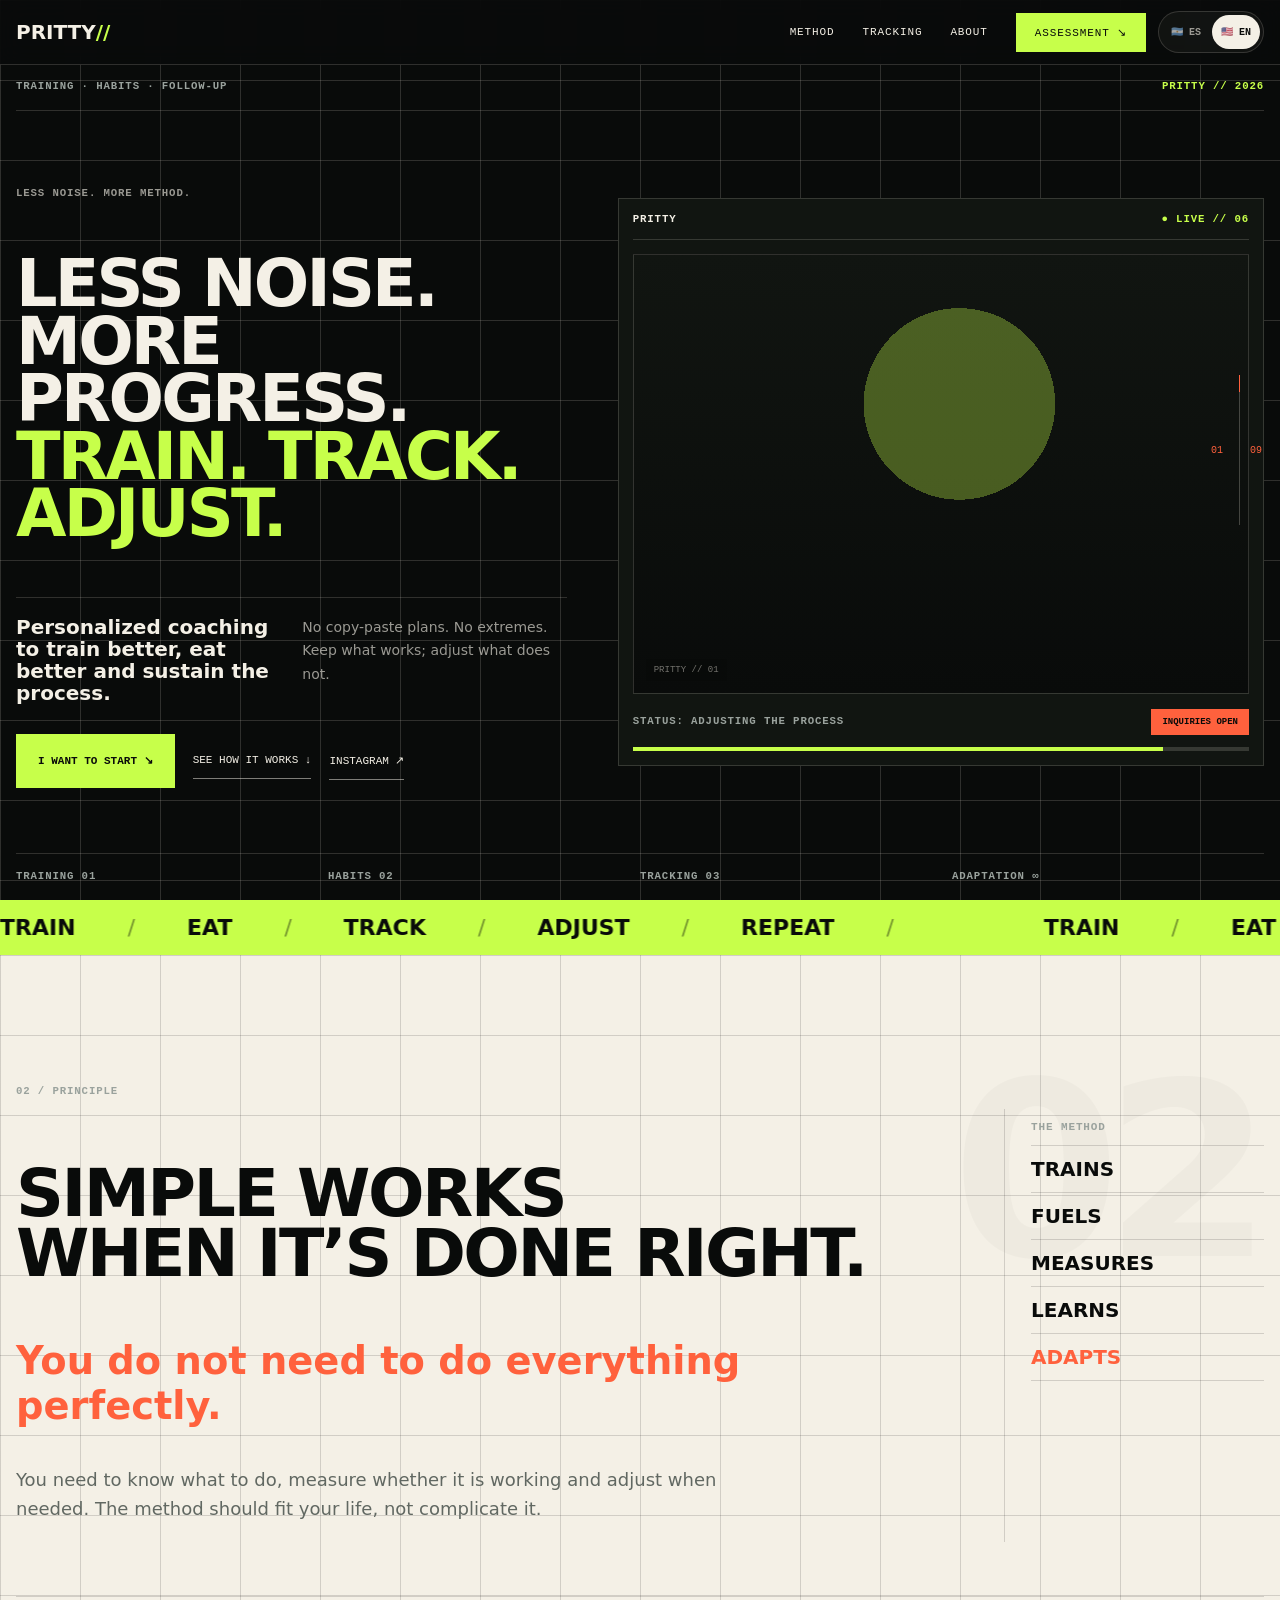
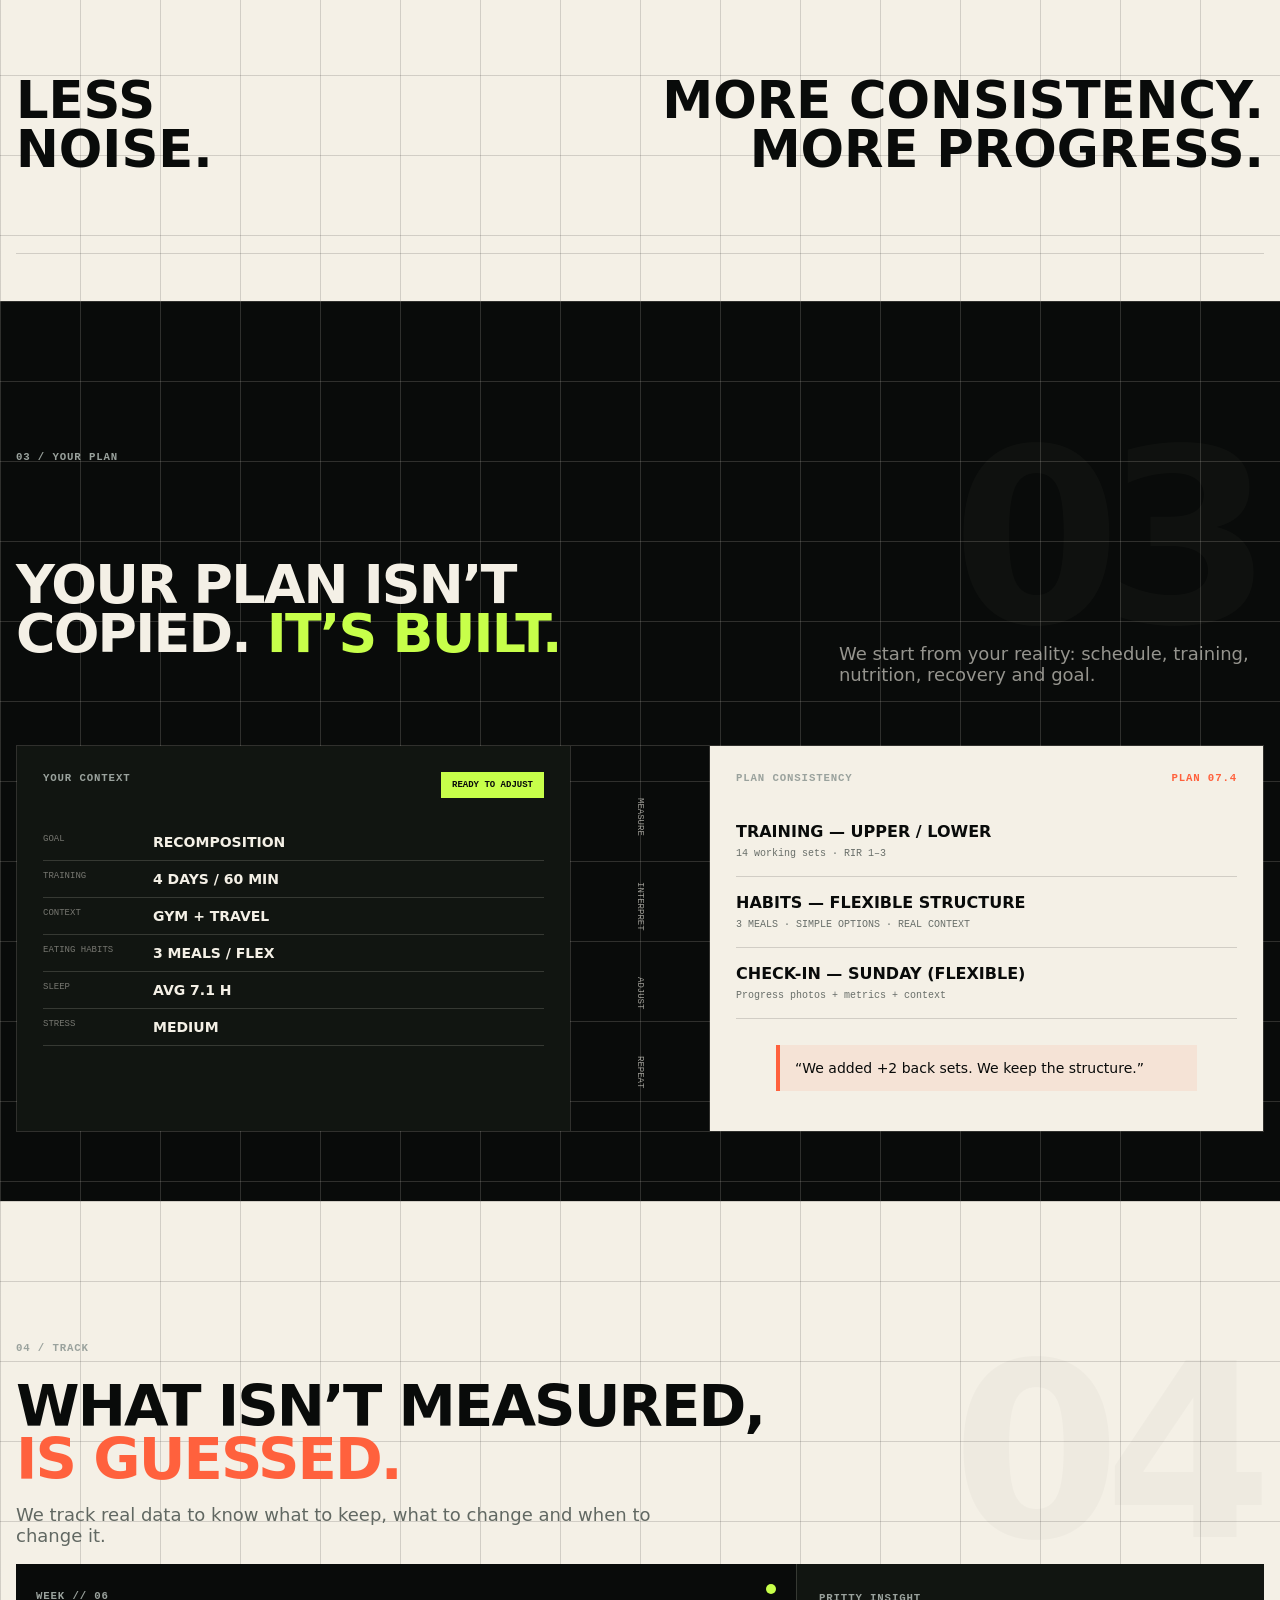
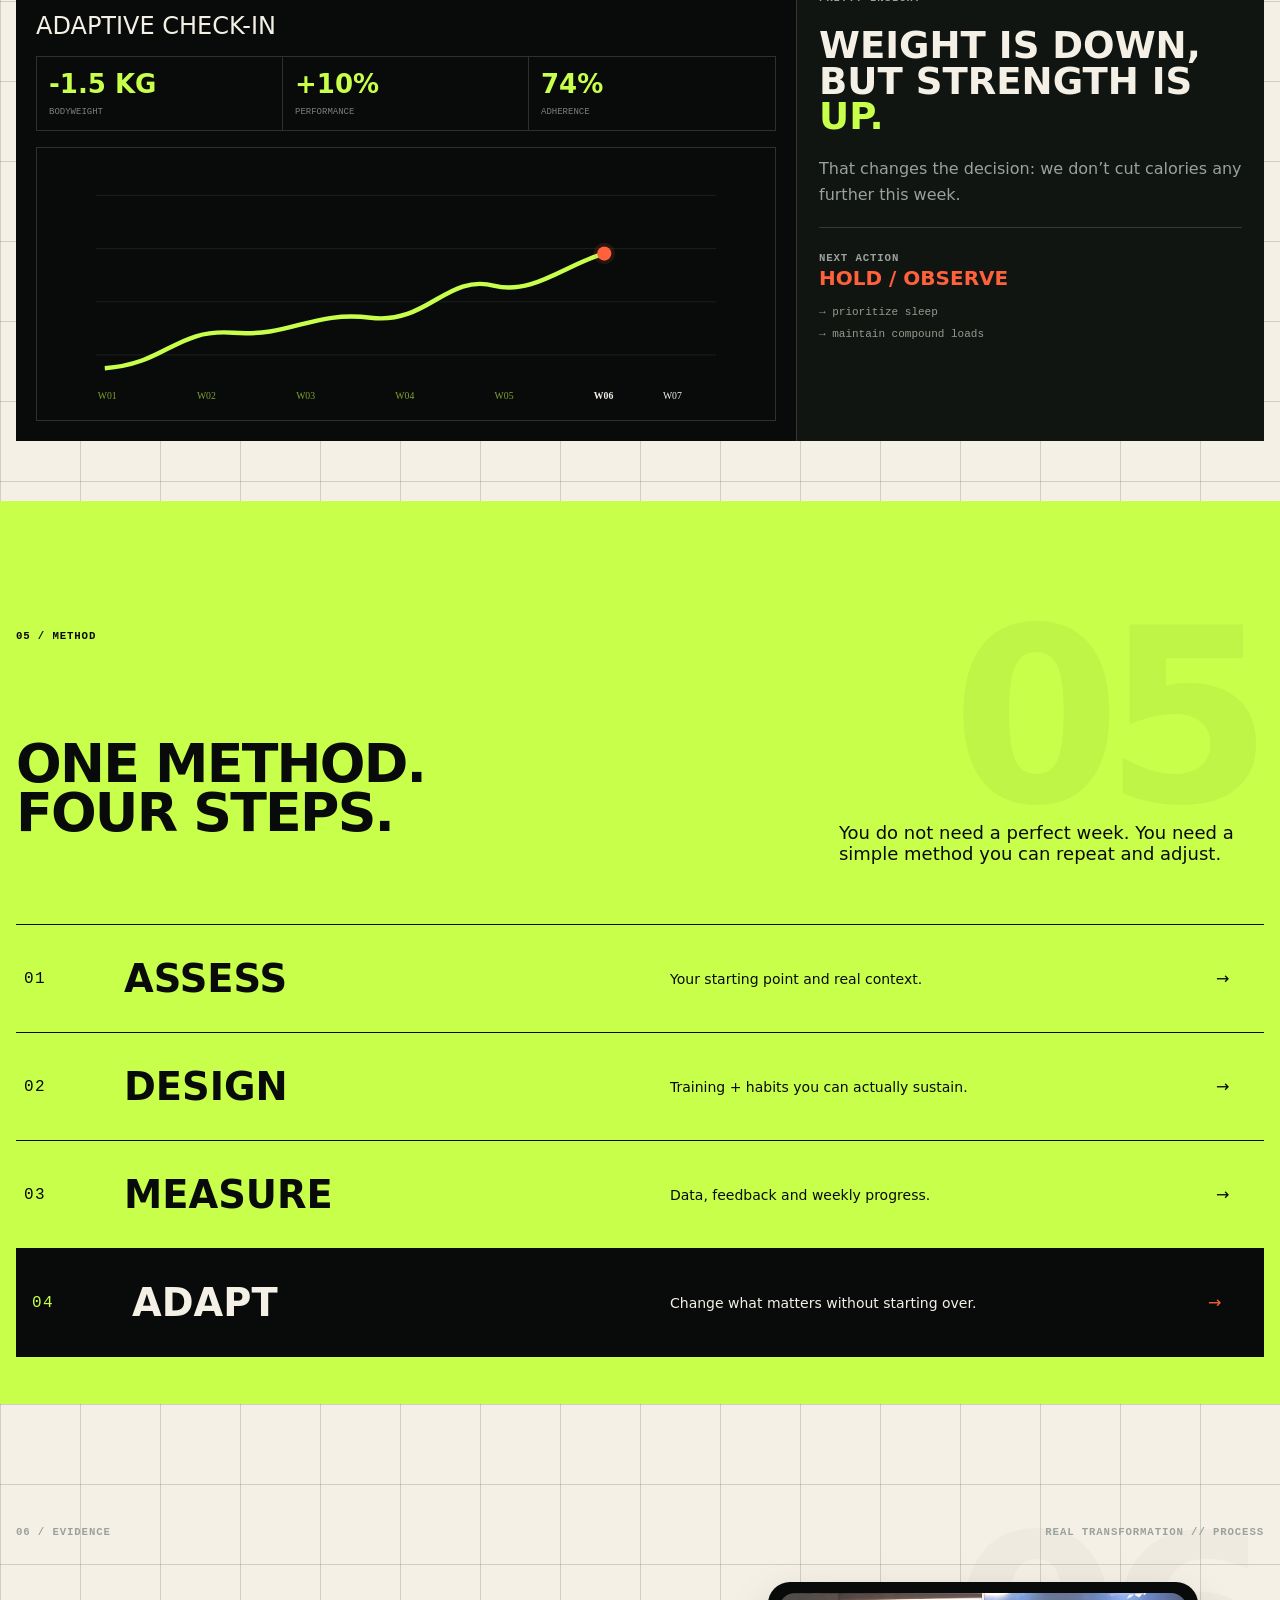
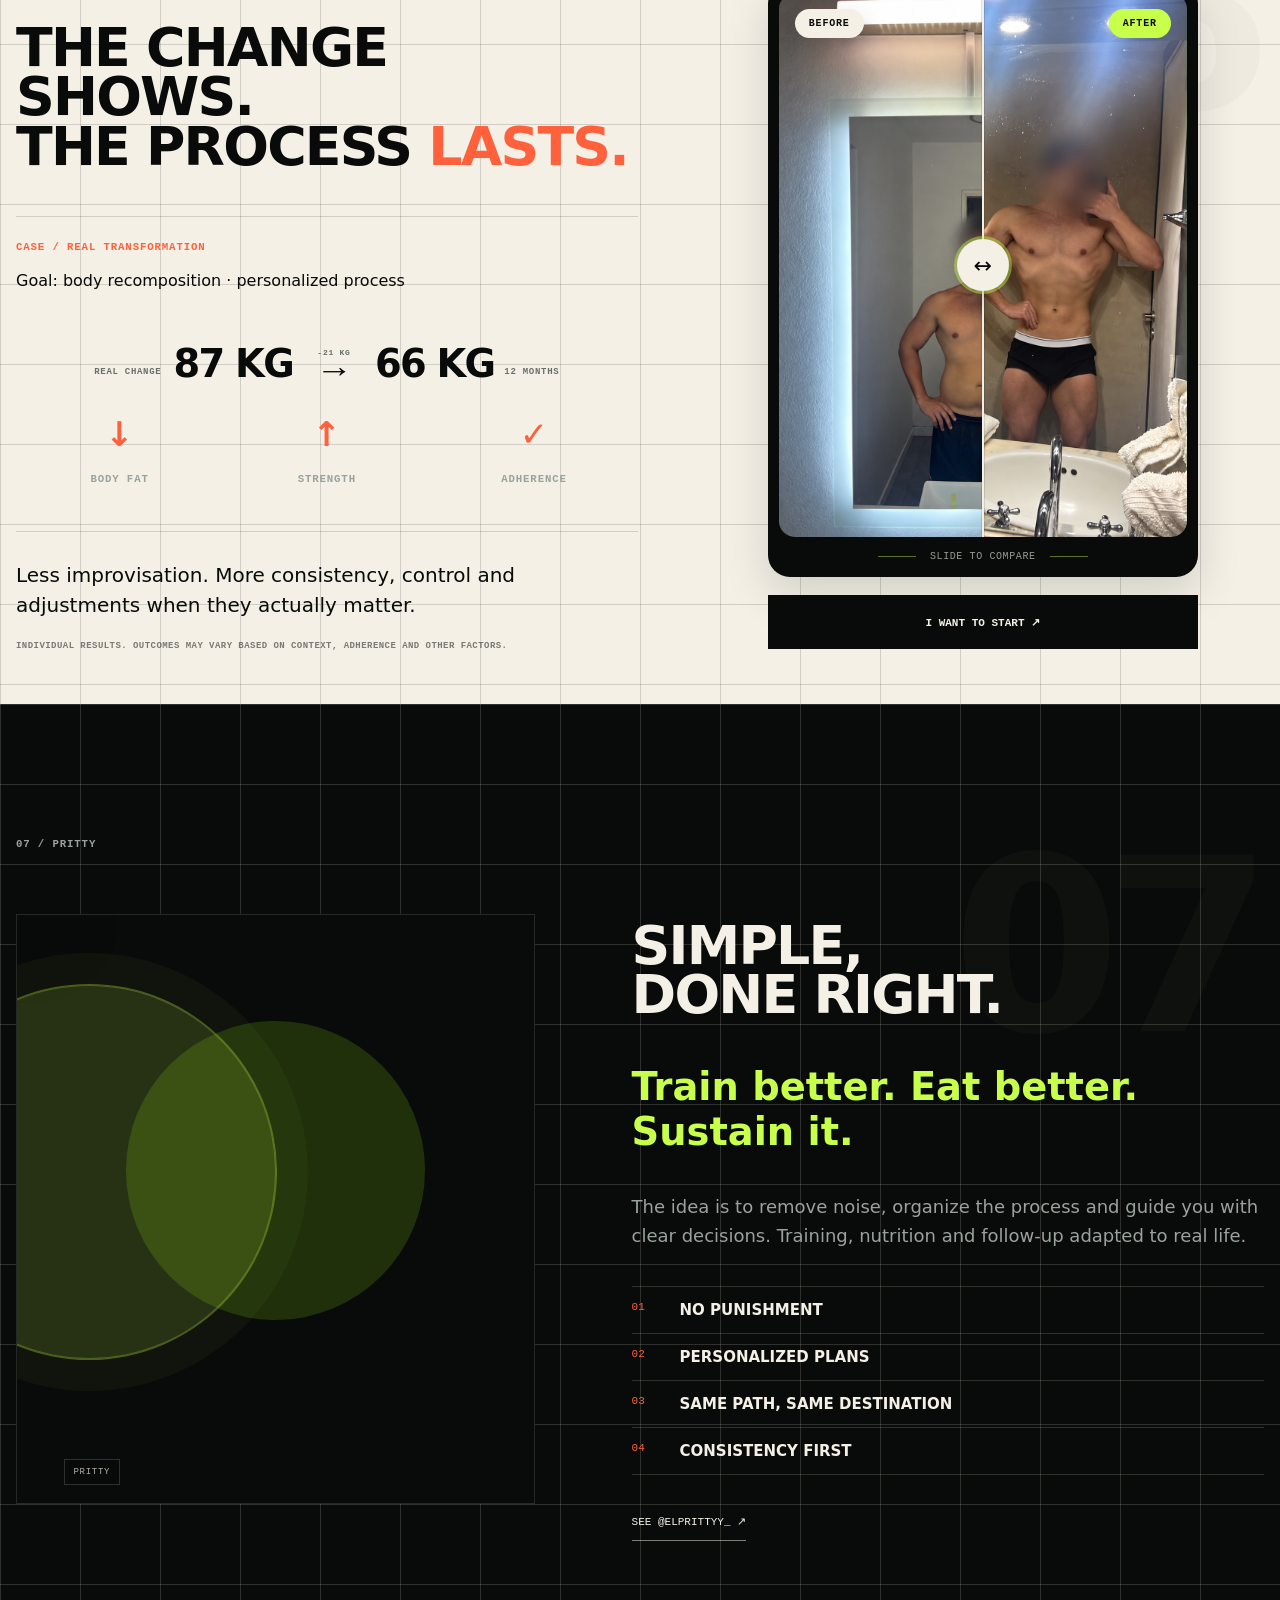
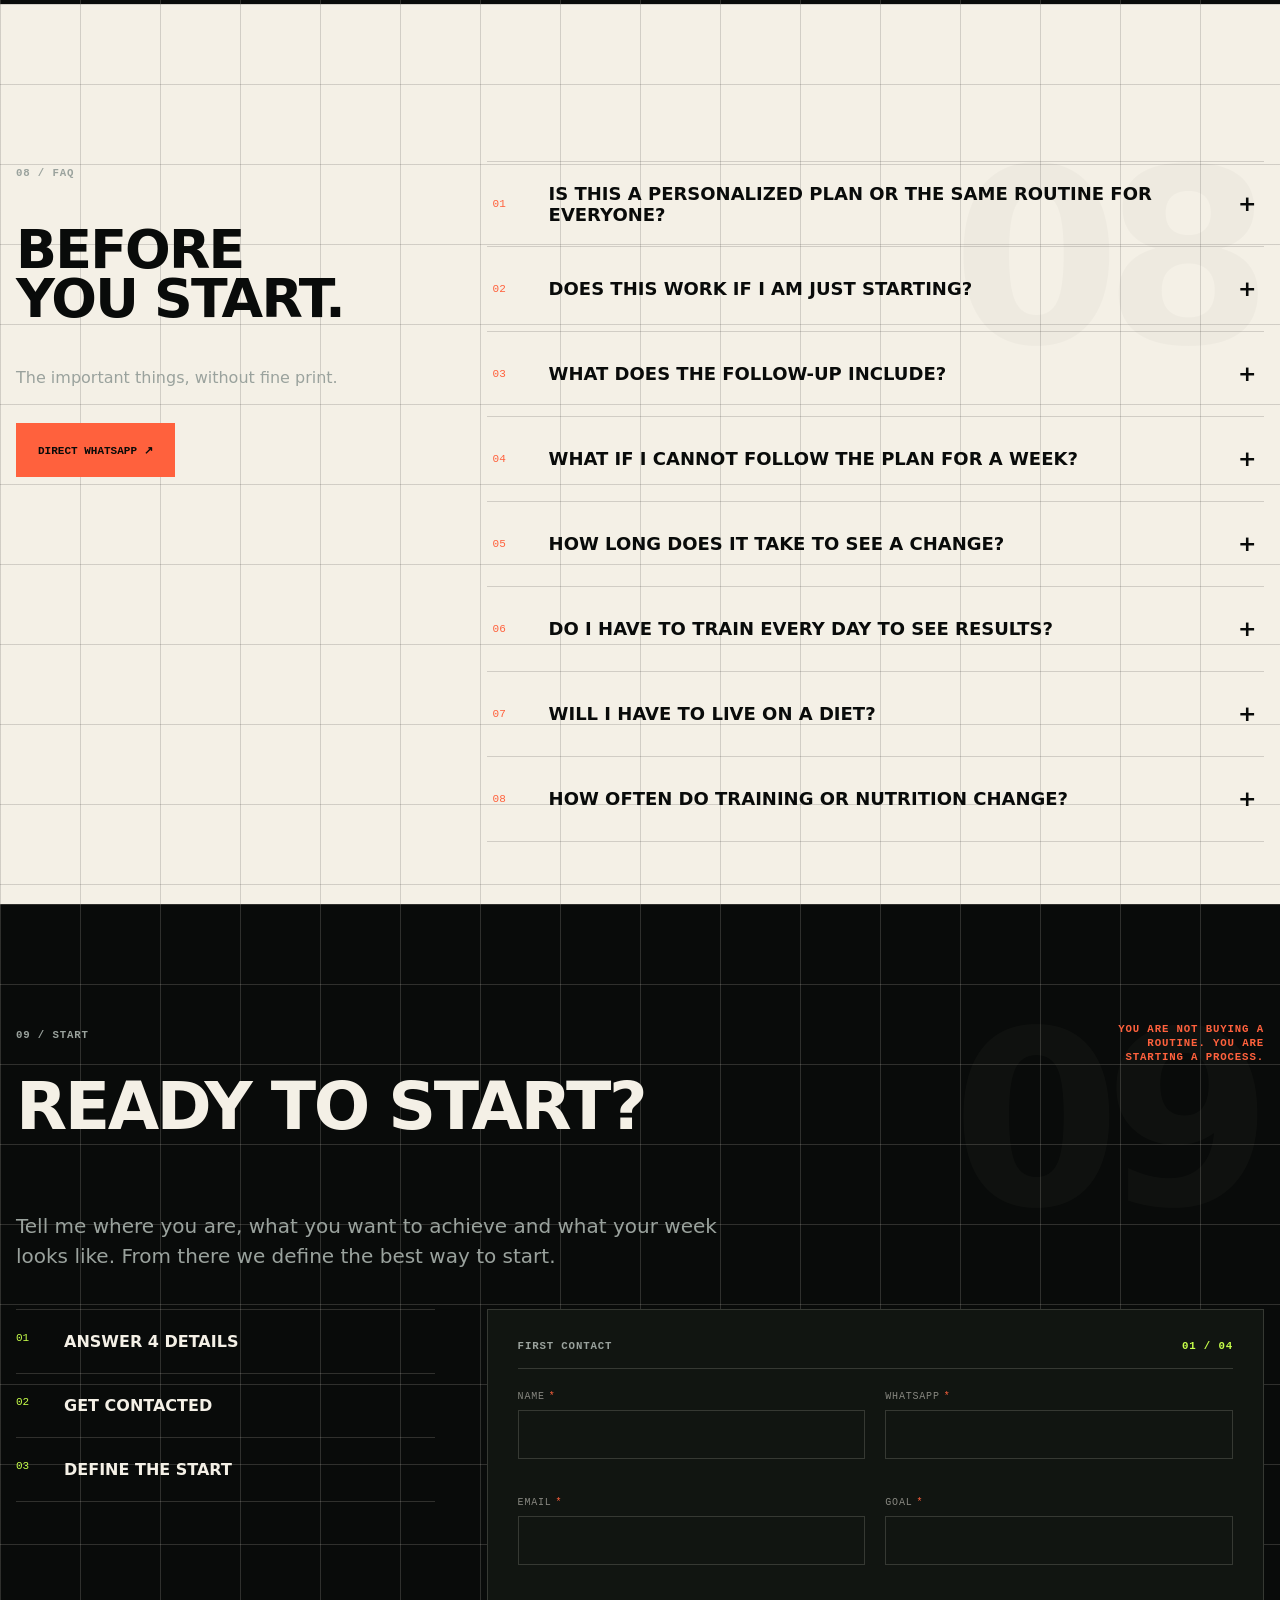
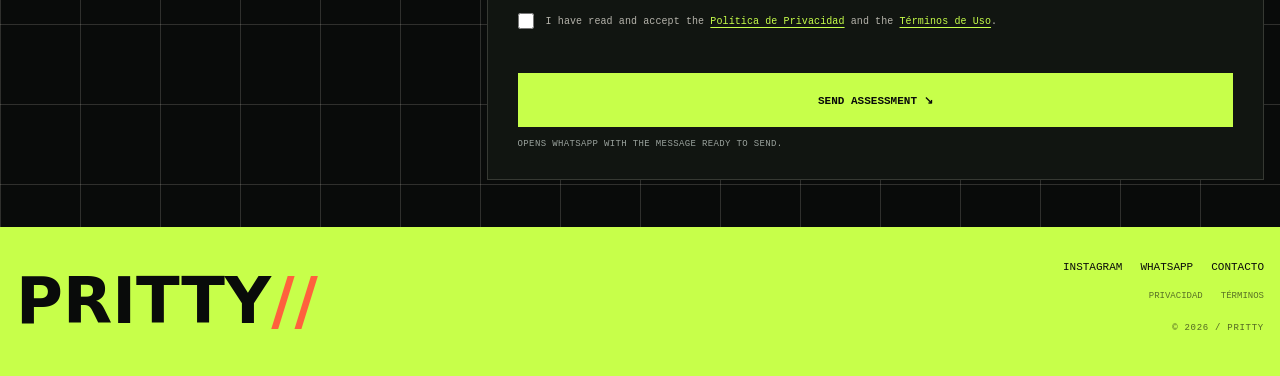
==== commit fbb57622: "Update PRITTY page title and core SEO metadata" ====
--- a/index.html
+++ b/index.html
@@ -7,12 +7,15 @@
 <meta content="no-referrer" name="referrer"/>
 <meta content="default-src 'self'; script-src 'self'; style-src 'self' 'unsafe-inline' https://fonts.googleapis.com; font-src 'self' https://fonts.gstatic.com; img-src 'self' data:; connect-src 'none'; media-src 'none'; object-src 'none'; frame-src 'none'; worker-src 'none'; base-uri 'self'; form-action 'self'; upgrade-insecure-requests" http-equiv="Content-Security-Policy"/>
 <meta content="telephone=no, date=no, email=no, address=no" name="format-detection"/>
-<title>PRITTY — Preparación Personal</title>
+<title>PRITTY // Nutrición &amp; Entrenamiento Personalizado</title>
 <meta content="Entrenamiento, hábitos y seguimiento sin vueltas, adaptados a tu vida real." name="description"/>
 <meta content="#090b0a" name="theme-color"/>
-<meta content="PRITTY — Preparación Personal" property="og:title"/>
+<meta content="PRITTY // Nutrición &amp; Entrenamiento Personalizado" property="og:title"/>
 <meta content="Entrenamiento, hábitos y seguimiento adaptados a tu vida real." property="og:description"/>
 <meta content="website" property="og:type"/>
+<meta content="https://prittycoaching.com/" property="og:url"/>
+<link href="https://prittycoaching.com/" rel="canonical"/>
+<meta content="index,follow,max-image-preview:large,max-snippet:-1,max-video-preview:-1" name="robots"/>
 <link href="favicon.svg" rel="icon" type="image/svg+xml"/>
 <link href="https://fonts.googleapis.com" rel="preconnect"/>
 <link crossorigin="" href="https://fonts.gstatic.com" rel="preconnect"/>
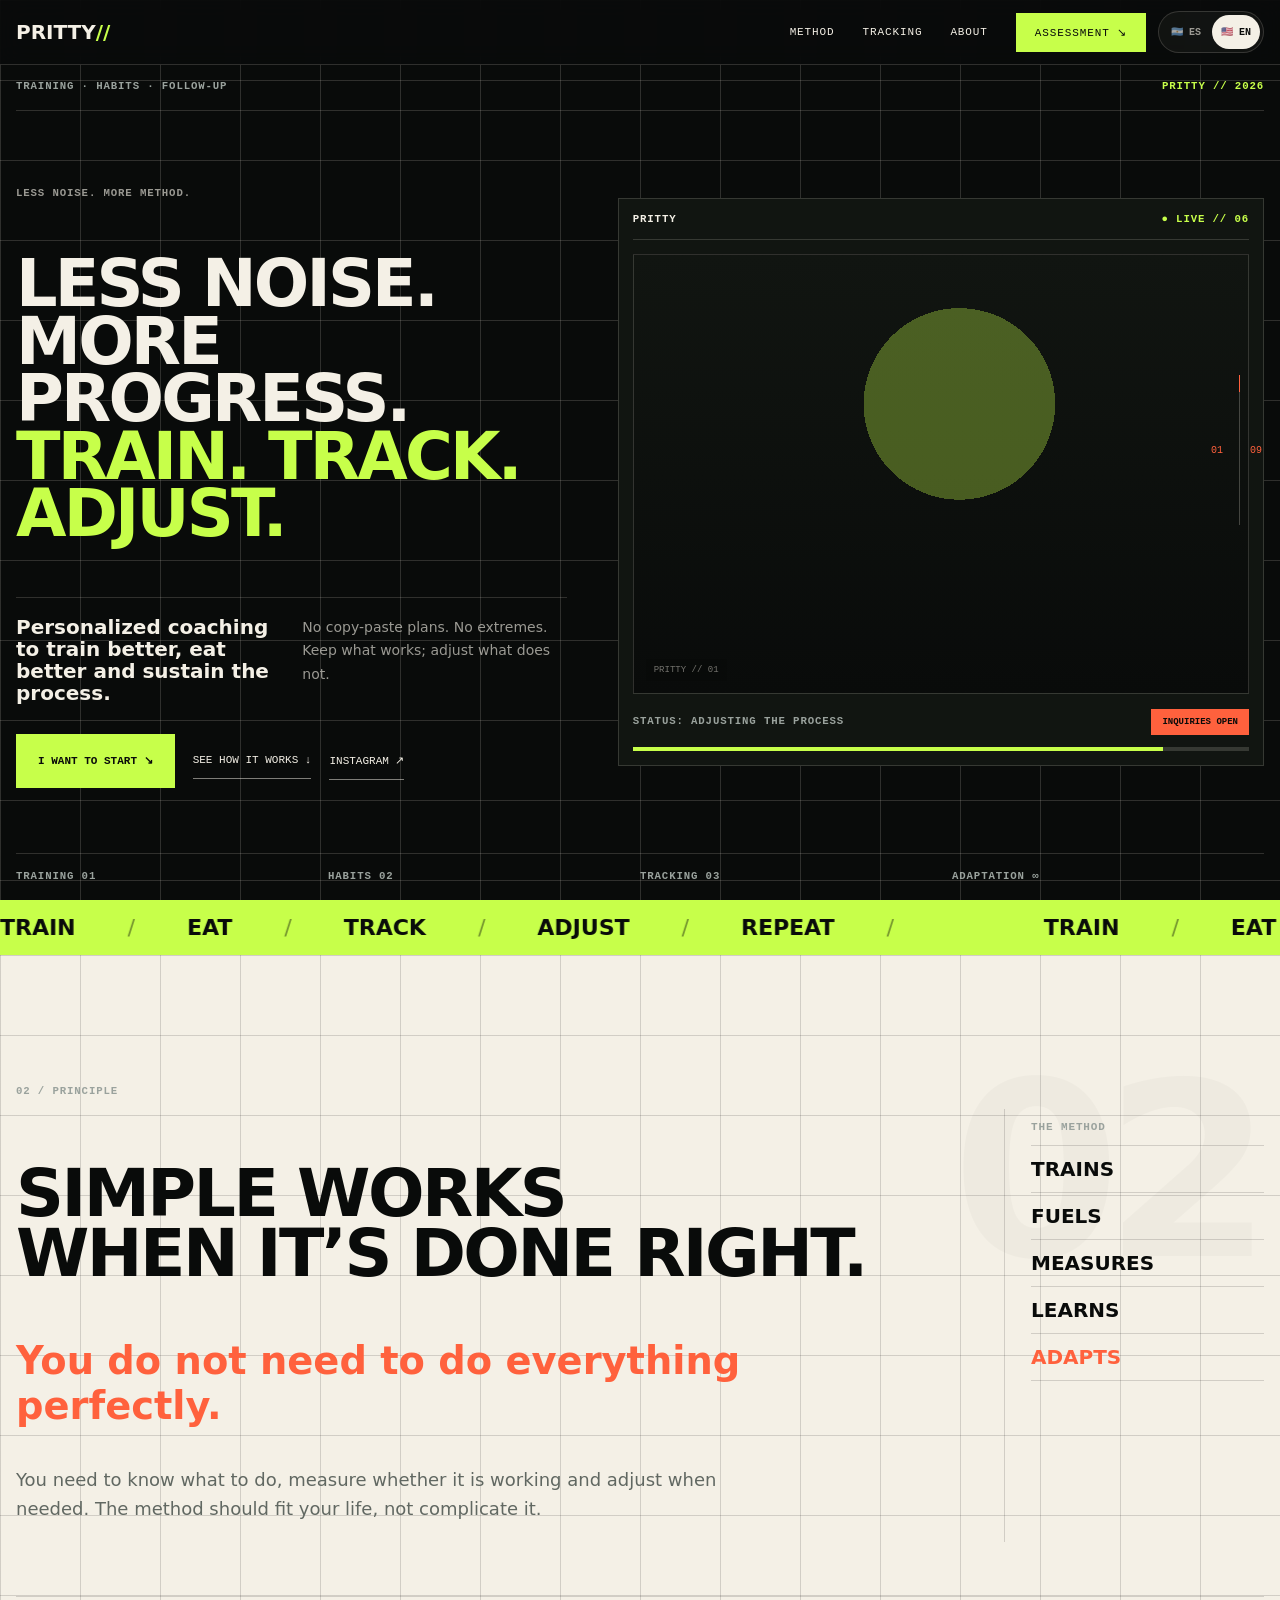
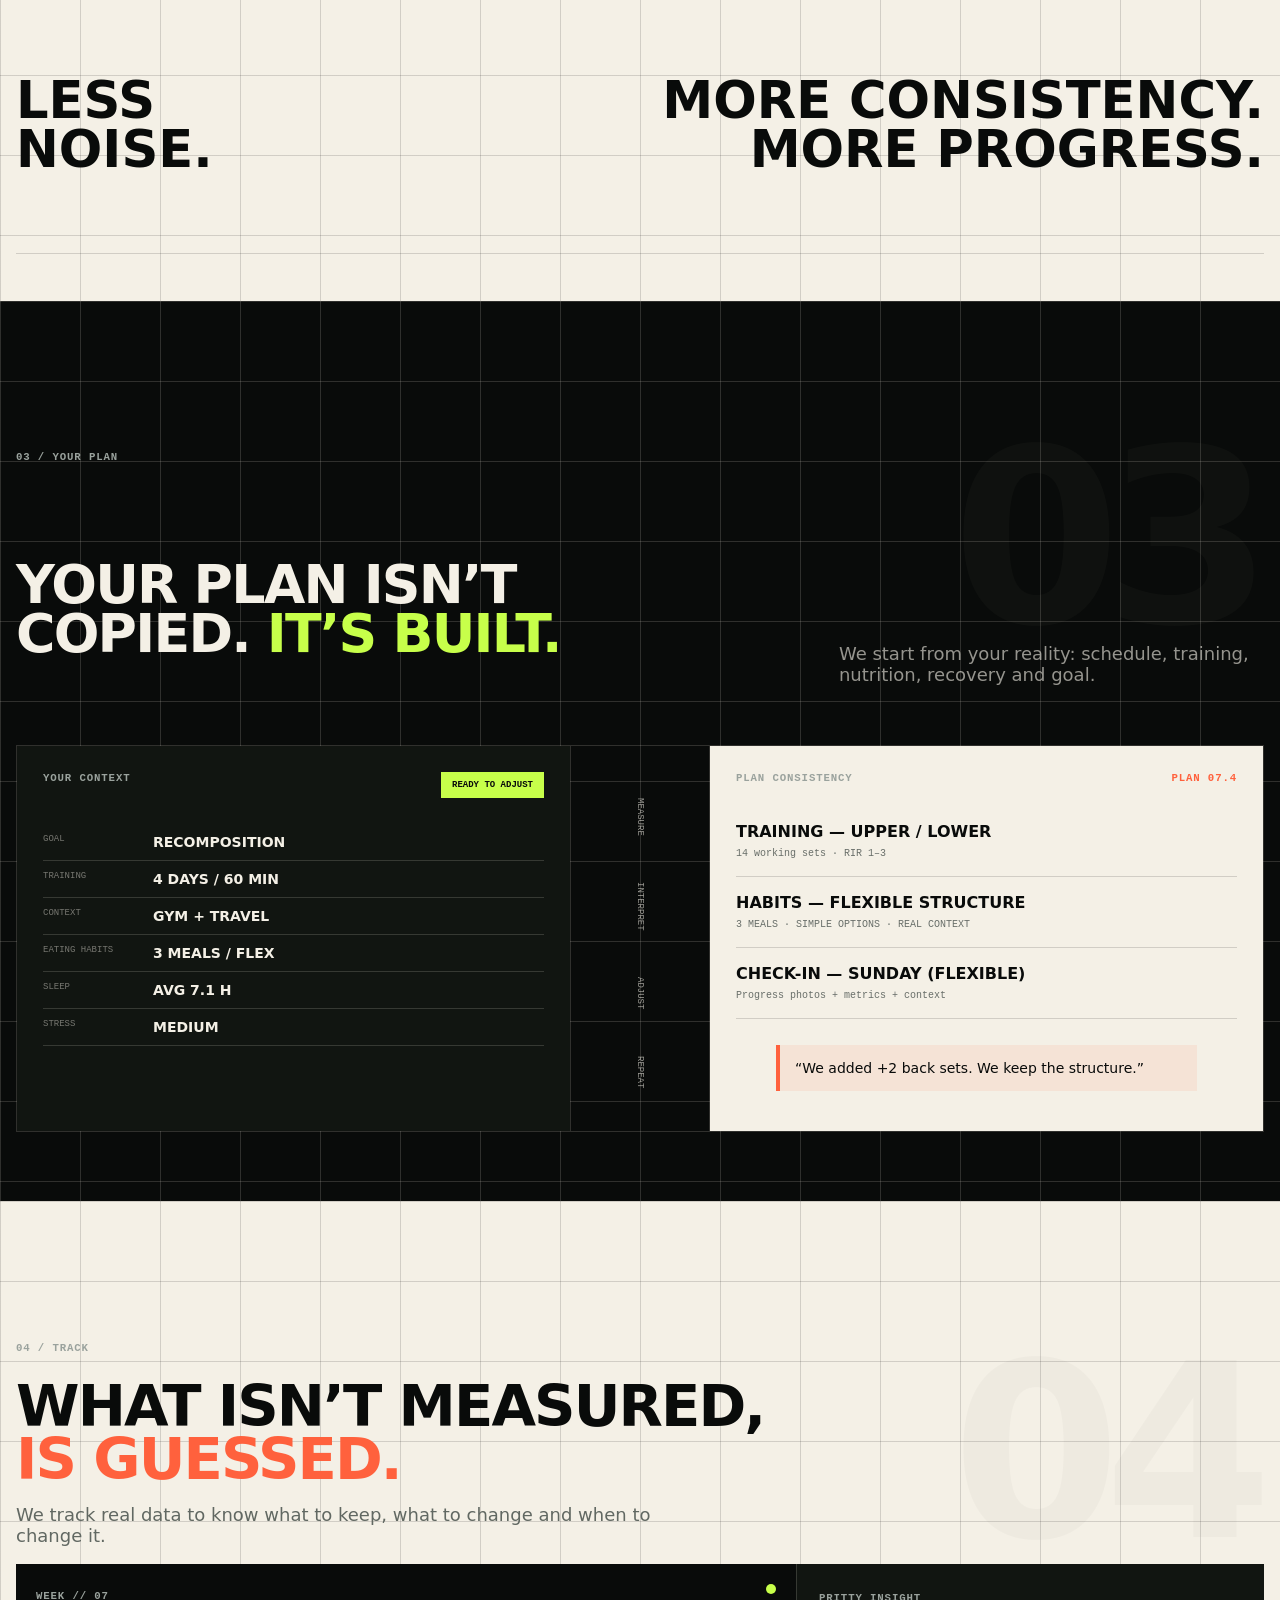
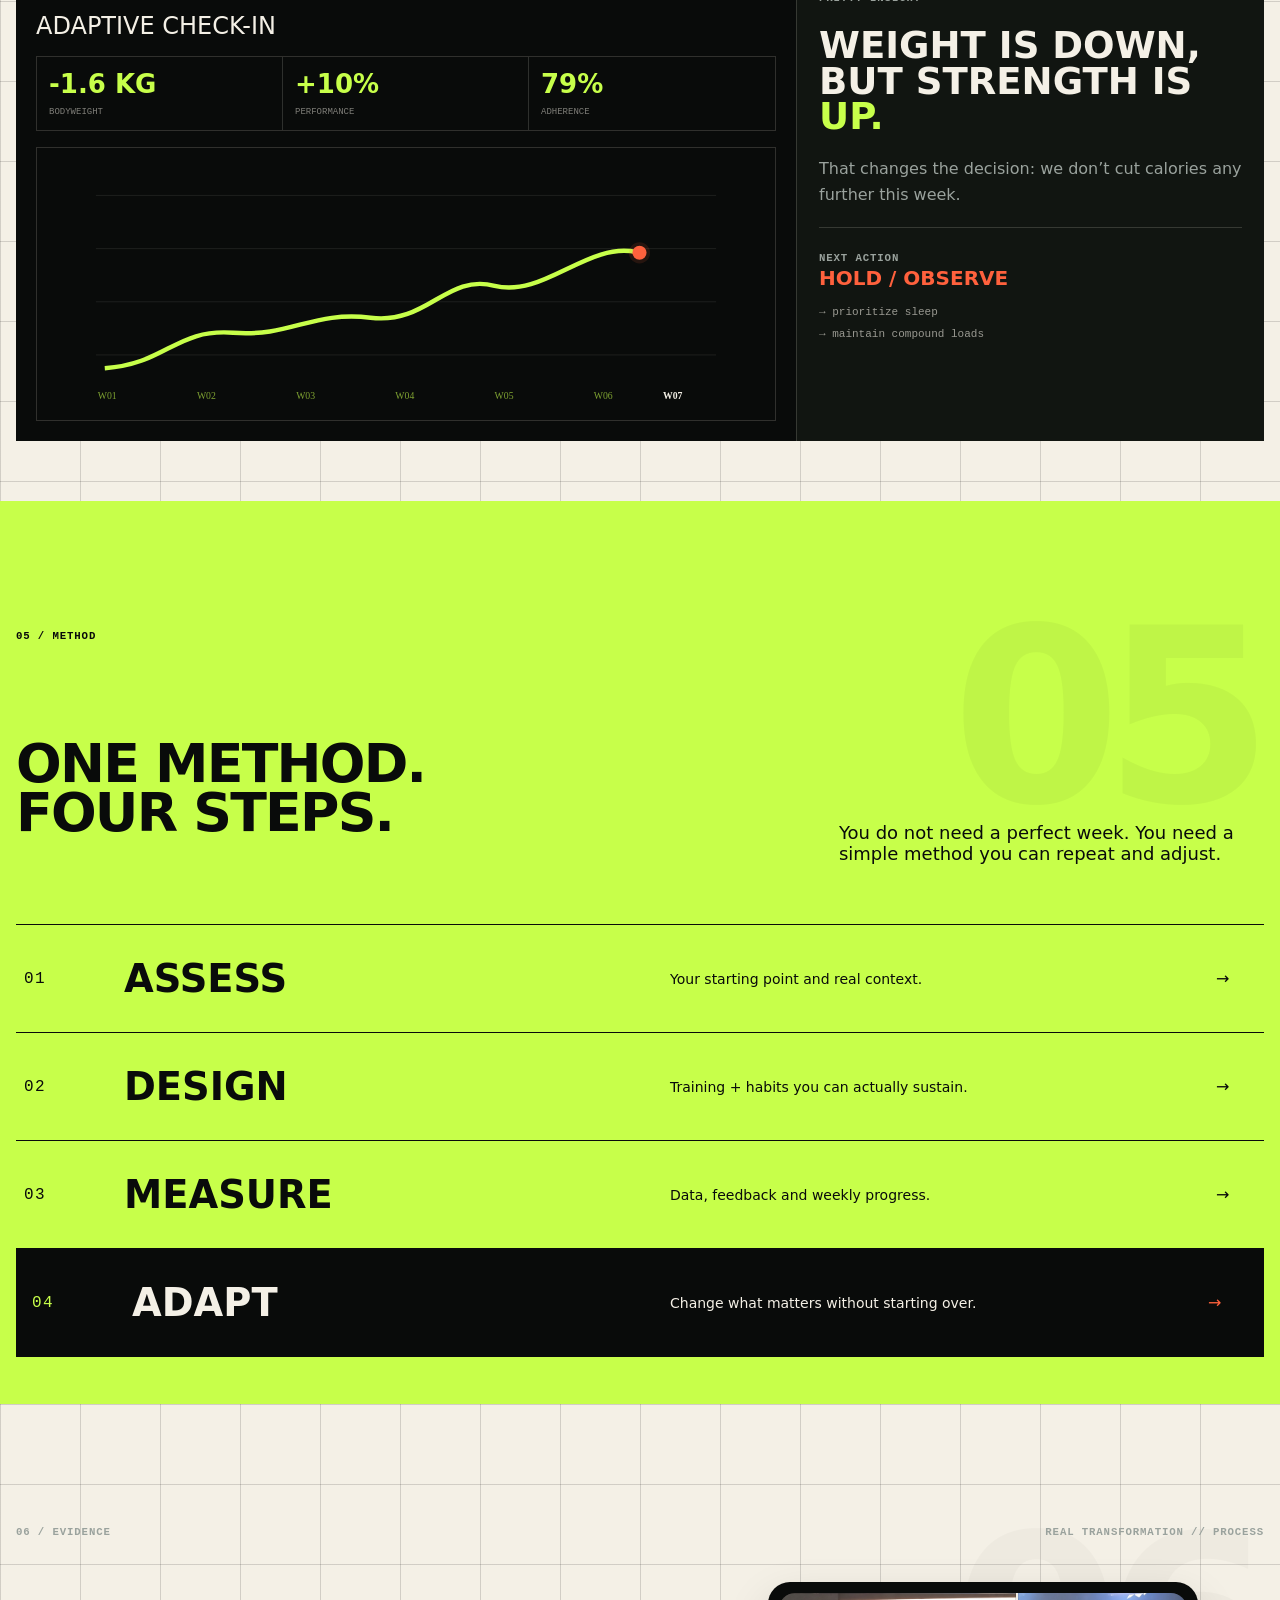
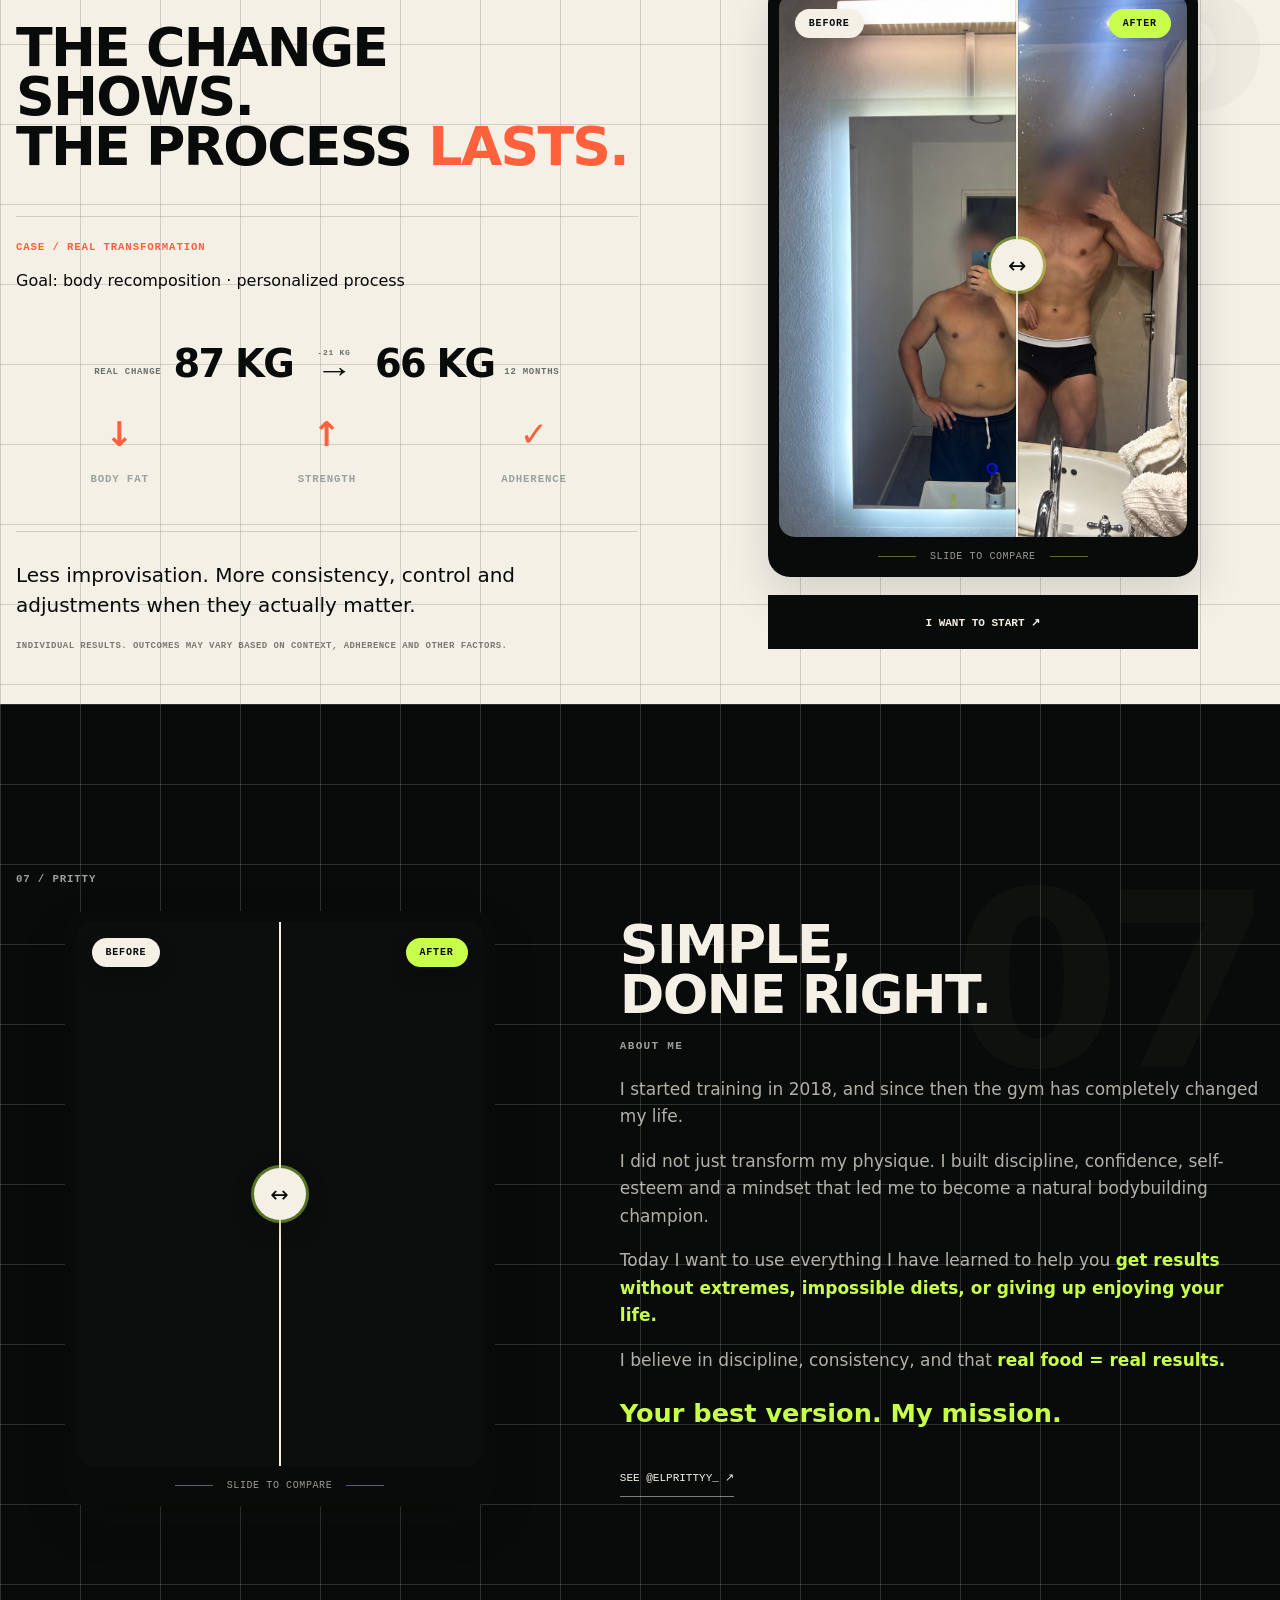
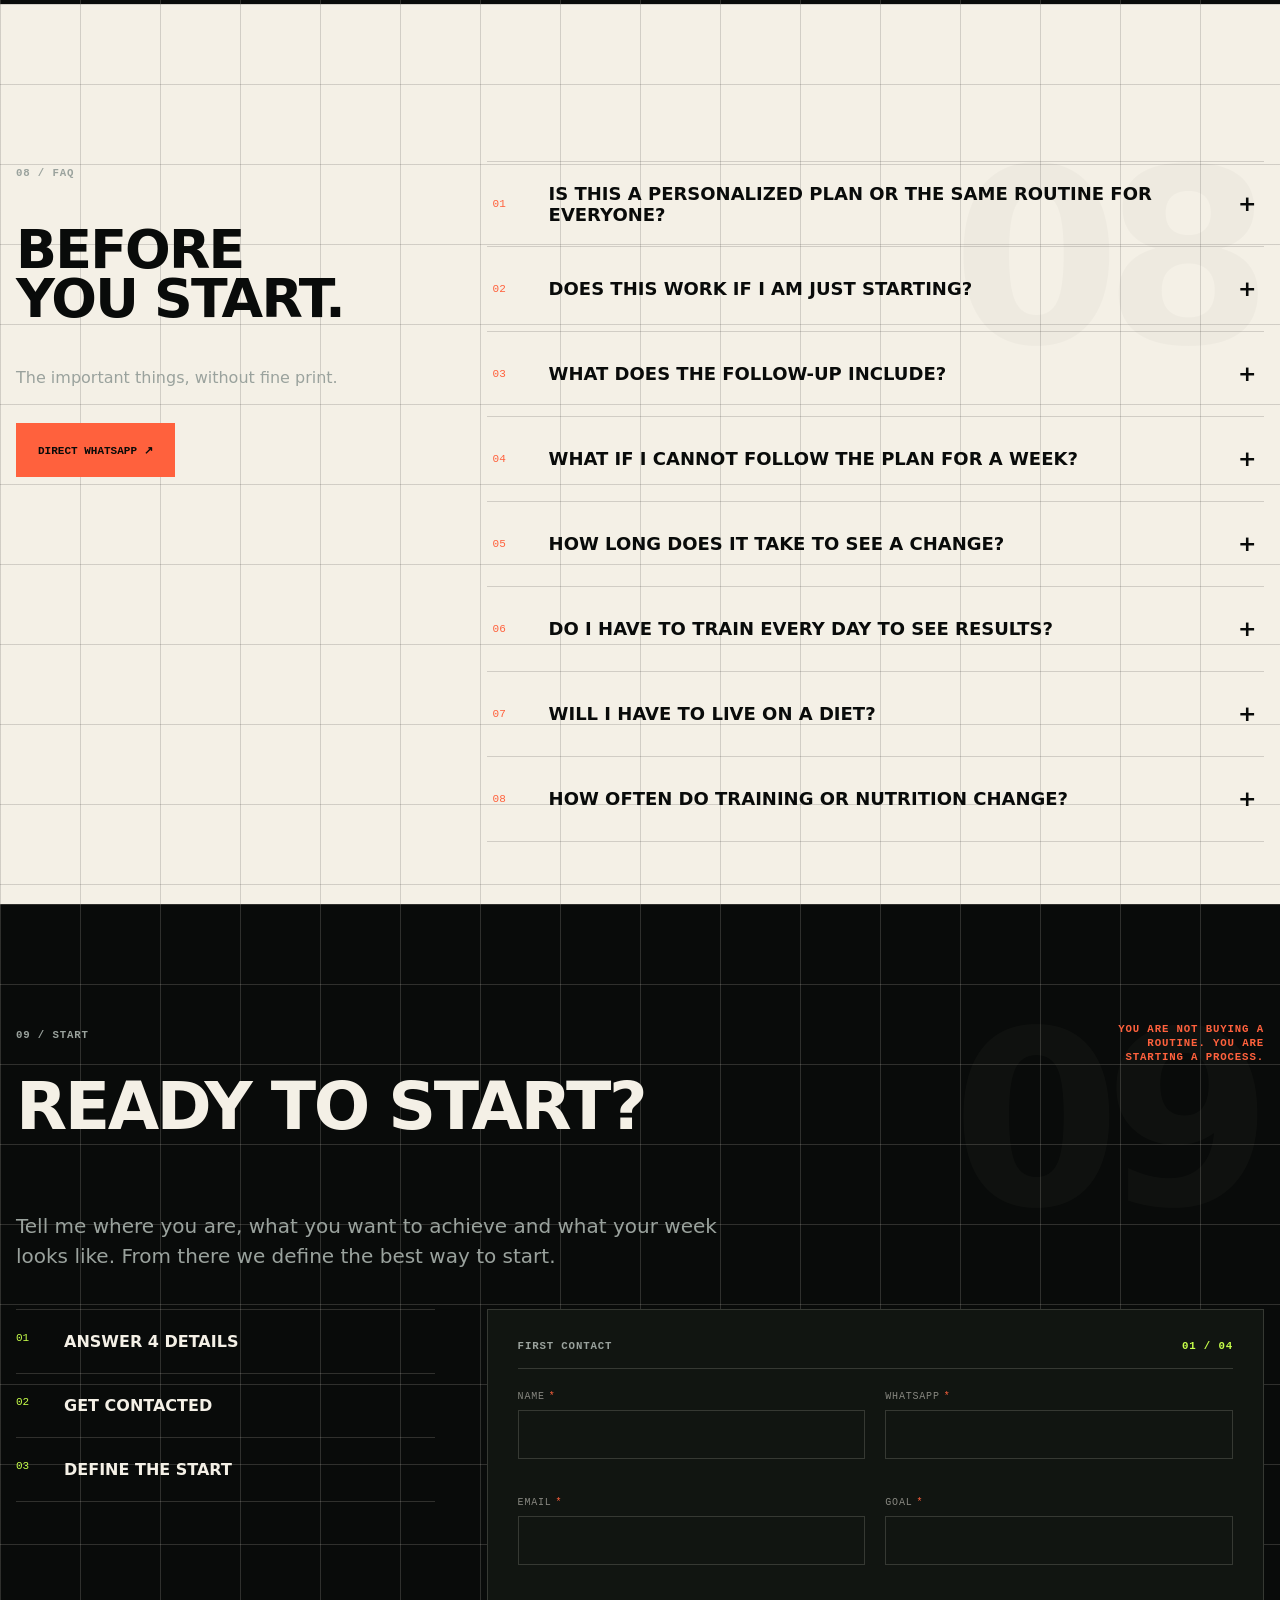
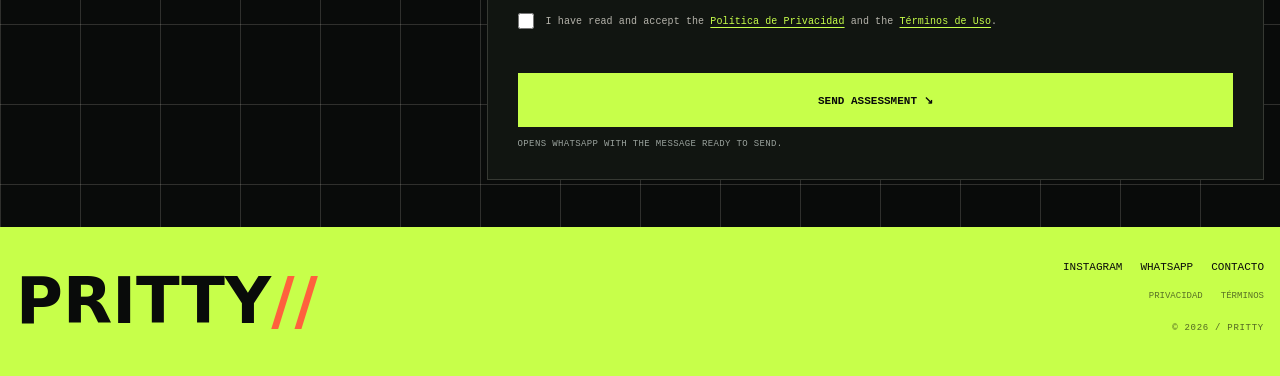
==== commit d63b7498: "Refresh About section with PRITTY story and before-after comparison" ====
--- a/index.html
+++ b/index.html
@@ -7,10 +7,10 @@
 <meta content="no-referrer" name="referrer"/>
 <meta content="default-src 'self'; script-src 'self'; style-src 'self' 'unsafe-inline' https://fonts.googleapis.com; font-src 'self' https://fonts.gstatic.com; img-src 'self' data:; connect-src 'none'; media-src 'none'; object-src 'none'; frame-src 'none'; worker-src 'none'; base-uri 'self'; form-action 'self'; upgrade-insecure-requests" http-equiv="Content-Security-Policy"/>
 <meta content="telephone=no, date=no, email=no, address=no" name="format-detection"/>
-<title>PRITTY // Nutrición &amp; Entrenamiento Personalizado</title>
+<title>PRITTY // Alimentación &amp; Entrenamiento Personalizado</title>
 <meta content="Entrenamiento, hábitos y seguimiento sin vueltas, adaptados a tu vida real." name="description"/>
 <meta content="#090b0a" name="theme-color"/>
-<meta content="PRITTY // Nutrición &amp; Entrenamiento Personalizado" property="og:title"/>
+<meta content="PRITTY // Alimentación &amp; Entrenamiento Personalizado" property="og:title"/>
 <meta content="Entrenamiento, hábitos y seguimiento adaptados a tu vida real." property="og:description"/>
 <meta content="website" property="og:type"/>
 <meta content="https://prittycoaching.com/" property="og:url"/>
@@ -653,6 +653,29 @@
       .case-weight-sequence{gap:7px;white-space:nowrap}.case-result-label{flex:0 0 auto;padding-bottom:2px;margin-right:0}.case-weight-value{font-size:clamp(30px,9vw,38px)}.case-weight-flow{min-width:54px}.case-weight-arrow{font-size:30px}.case-result-time{margin-left:0;padding-bottom:2px}
       .case-result-label,.case-result-time,.case-weight-delta{font-size:8px}
     }
+
+    /* About / PRITTY story */
+    #about .about-story-grid{grid-template-columns:minmax(0,.9fr) minmax(0,1.1fr);gap:clamp(44px,6vw,88px);align-items:center;margin-top:18px!important}
+    #about .about-compare-card{width:min(100%,430px);margin:0 auto}
+    #about .about-story>.display-md{display:block!important;margin:0 0 20px!important}
+    #about .about-story-kicker{margin:0 0 22px;font:700 11px/1.3 "IBM Plex Mono",monospace;letter-spacing:.12em;color:rgba(244,240,230,.64)}
+    #about .about-story-copy{max-width:720px}
+    #about .about-story-copy p{margin:0 0 17px;font-size:17px;line-height:1.62;color:rgba(244,240,230,.72)}
+    #about .about-story-copy .lime{color:var(--lime);font-weight:650}
+    #about .about-story-copy .about-mission{margin-top:24px;color:var(--lime);font-size:clamp(20px,2vw,27px);font-weight:750;line-height:1.25}
+    #about .about-story>.secondary{display:inline-block;margin-top:12px}
+    @media(max-width:900px){
+      #about .about-story-grid{grid-template-columns:1fr!important;gap:28px!important}
+      #about .about-compare-card{width:min(100%,430px)!important}
+      #about .about-story>.display-md{display:block!important;font-size:clamp(42px,10vw,60px)!important;margin-bottom:16px!important}
+      #about .about-story-copy p{font-size:16px;line-height:1.6}
+    }
+    @media(max-width:640px){
+      #about .about-story-grid{gap:22px!important}
+      #about .about-compare-card{width:100%!important;max-width:430px}
+      #about .about-story-kicker{margin-bottom:18px}
+      #about .about-story-copy p{font-size:15.5px;line-height:1.62;margin-bottom:15px}
+    }
 </style>
 </head>
 <body>
@@ -692,7 +715,7 @@
 <section class="section light" data-theme="light" id="track"><div class="container section-inner"><span aria-hidden="true" class="stage-ghost">04</span><p class="label muted" data-i18n="track.label">04 / TRACK</p><h2 class="display-md reveal" data-i18n="track.title" style="margin-top:30px">LO QUE NO SE MIDE,<br/><span class="coral">SE ADIVINA.</span></h2><p class="reveal" data-i18n="track.sub" style="max-width:700px;font-size:18px;color:#616862">El seguimiento no es motivación vacía: es información para decidir mejor.</p><div class="track-wrap" id="trackWrap"><div class="dash"><div class="dash-top"><div><span class="label muted" data-i18n-template="track.week" id="trackWeek">WEEK // 07</span><div data-i18n="track.checkin" id="trackCheckin" style="font-size:24px;margin-top:8px">ADAPTIVE CHECK-IN</div></div><i></i></div><div class="track-metrics"><div class="track-metric"><strong data-counter="track" data-decimals="1" data-suffix=" KG" data-target="-1.8">0.0 KG</strong><small data-i18n="track.bodyweight">BODYWEIGHT</small></div><div class="track-metric"><strong data-counter="track" data-prefix="+" data-suffix="%" data-target="12">+0%</strong><small data-i18n="track.performance">PERFORMANCE</small></div><div class="track-metric"><strong data-counter="track" data-suffix="%" data-target="91">0%</strong><small data-i18n="track.adherence">ADHERENCE</small></div></div><div class="chart"><svg aria-label="Progreso ascendente semana 1 a semana 7" role="img" viewbox="0 0 700 280"><g stroke="rgba(244,240,230,.1)"><line x1="0" x2="700" y1="40" y2="40"></line><line x1="0" x2="700" y1="100" y2="100"></line><line x1="0" x2="700" y1="160" y2="160"></line><line x1="0" x2="700" y1="220" y2="220"></line></g><path class="graph-line" d="M10 235 C80 230 90 190 155 195 S245 170 310 178 S395 128 450 142 S555 92 610 104 S650 64 672 47" fill="none" id="graphPath" pathlength="1" stroke="#c7ff4a" stroke-width="5"></path><circle cx="10" cy="235" fill="none" id="graphHalo" opacity=".16" r="10" stroke="#ff613d" stroke-width="4"></circle><circle class="graph-point" cx="672" cy="47" fill="#ff613d" id="graphPoint" r="8"></circle><g fill="rgba(244,240,230,.45)" font-family="IBM Plex Mono" font-size="11"><text class="week-label" data-week="1" x="2" y="270">W01</text><text class="week-label" data-week="2" x="114" y="270">W02</text><text class="week-label" data-week="3" x="226" y="270">W03</text><text class="week-label" data-week="4" x="338" y="270">W04</text><text class="week-label" data-week="5" x="450" y="270">W05</text><text class="week-label" data-week="6" x="562" y="270">W06</text><text class="w07 week-label" data-week="7" x="640" y="270">W07</text></g></svg></div></div><aside class="insight"><span class="label muted" data-i18n="track.insight">LECTURA DE PRITTY</span><h3 data-i18n="track.insightTitle">EL PESO BAJA,<br/>PERO LA FUERZA <span class="lime">SUBE.</span></h3><p class="muted" data-i18n="track.insightBody" style="line-height:1.6">Eso cambia la decisión: no recortamos más calorías esta semana.</p><div class="next"><span class="label muted" data-i18n="track.next">NEXT ACTION</span><b data-i18n="track.keep">MANTENER / OBSERVAR</b><ul><li data-i18n="track.action1">→ priorizar sueño</li><li data-i18n="track.action2">→ mantener carga compuestos</li></ul></div></aside></div></div></section>
 <section class="section lime-bg" data-theme="lime" id="method"><div class="container section-inner"><span aria-hidden="true" class="stage-ghost lime-ghost">05</span><p class="label" data-i18n="method.label">05 / METHOD</p><div class="intro-split"><h2 class="display-md reveal" data-i18n="method.title">UN MÉTODO.<br/>CUATRO MOVIMIENTOS.</h2><p class="reveal d1" data-i18n="method.sub" style="color:var(--ink)">No necesitás motivación perfecta. Necesitás un sistema que siga funcionando cuando tu semana no lo hace.</p></div><div class="method-rows"><a class="method-row focus" href="#start"><span class="mono">01</span><strong data-i18n="method.eval">EVALUAR</strong><p data-i18n="method.evalBody">Tu punto de partida y tu contexto real.</p><span aria-hidden="true" class="arrow">→</span></a><a class="method-row focus" href="#engine"><span class="mono">02</span><strong data-i18n="method.design">DISEÑAR</strong><p data-i18n="method.designBody">Entrenamiento + hábitos que puedas sostener.</p><span aria-hidden="true" class="arrow">→</span></a><a class="method-row focus" href="#track"><span class="mono">03</span><strong data-i18n="method.measure">MEDIR</strong><p data-i18n="method.measureBody">Datos, sensaciones y progreso semanal.</p><span aria-hidden="true" class="arrow">→</span></a><a class="method-row focus" href="#start"><span class="mono lime">04</span><strong data-i18n="method.adapt">ADAPTAR</strong><p data-i18n="method.adaptBody">Cambiar lo necesario sin empezar de cero.</p><span aria-hidden="true" class="arrow coral">→</span></a></div></div></section>
 <section class="section light" data-theme="light" id="evidence"><div class="container section-inner"><span aria-hidden="true" class="stage-ghost">06</span><div style="display:flex;justify-content:space-between;gap:18px"><span class="label muted" data-i18n="evidence.label">06 / EVIDENCIA</span><span class="label muted" data-i18n="evidence.top">TRANSFORMACIÓN REAL // PROCESO</span></div><div class="evidence-grid evidence-real"><div class="reveal"><h2 class="display-md" data-i18n="evidence.title">EL CAMBIO SE VE.<br/>EL PROCESO <span class="coral">SE SOSTIENE.</span></h2><div class="case-meta"><span class="label coral" data-i18n="evidence.case">CASO / TRANSFORMACIÓN REAL</span><p data-i18n="evidence.goal">Objetivo: recomposición corporal · proceso personalizado</p></div><div class="case-result-highlight"><div class="case-weight-sequence"><span class="case-result-label" data-i18n="evidence.resultLabel">CAMBIO REAL</span><strong class="case-weight-value">87 KG</strong><span class="case-weight-flow"><small class="case-weight-delta">-21 KG</small><b class="case-weight-arrow" aria-hidden="true">→</b></span><strong class="case-weight-value">66 KG</strong><small class="case-result-time" data-i18n="evidence.resultTime">12 MESES</small></div></div><div class="case-metrics"><div><strong>↓</strong><div class="label muted" data-i18n="evidence.bodyfat">GRASA CORPORAL</div></div><div><strong>↑</strong><div class="label muted" data-i18n="evidence.strength">FUERZA</div></div><div><strong>✓</strong><div class="label muted" data-i18n="evidence.adherence">ADHERENCIA</div></div></div><p class="quote" data-i18n="evidence.quote">Menos improvisación. Más consistencia, control y ajustes cuando realmente hacen falta.</p><p class="evidence-disclaimer" data-i18n="evidence.disclaimer">RESULTADOS INDIVIDUALES. PUEDEN VARIAR SEGÚN CONTEXTO, ADHERENCIA Y OTROS FACTORES.</p></div><div class="reveal d2"><div class="compare-card"><div class="compare-stage" id="caseCompare" style="--pos:50%"><img alt="Después de la transformación" class="compare-img compare-after" src="case-after.jpg?v=20261006-final2"/><img alt="Antes de la transformación" class="compare-img compare-before" src="case-before.jpg?v=20261006-final2"/><span class="compare-label compare-label-before" data-i18n="evidence.before">ANTES</span><span class="compare-label compare-label-after" data-i18n="evidence.after">DESPUÉS</span><span class="compare-divider" aria-hidden="true"></span><span class="compare-handle" aria-hidden="true">↔</span><input class="compare-range focus" type="range" min="0" max="100" value="50" aria-label="Comparar antes y después"/></div><div class="compare-help"><i></i><span data-i18n="evidence.drag">DESLIZÁ PARA COMPARAR</span><i></i></div></div><a class="primary focus" data-i18n="evidence.cta" href="#start" style="margin-top:18px;background:var(--ink);color:var(--bone)">QUIERO EMPEZAR ↗</a></div></div></div></section>
-<section class="section dark" data-theme="dark" id="about"><div class="container section-inner"><span aria-hidden="true" class="stage-ghost dark-ghost about-stage-ghost">07</span><p class="label muted about-section-label" data-i18n="about.label">07 / PRITTY</p><div class="about-mobile-head"><h2 class="display-md" data-i18n="about.title">LO SIMPLE,<br/>BIEN HECHO.</h2><p class="lime" data-i18n="about.sub">Entrenar mejor. Comer mejor. Sostenerlo.</p><span aria-hidden="true" class="about-mobile-07">07</span></div><div class="about-grid"><div class="portrait coach-portrait has-photo coach-photo reveal"><img alt="PRITTY" class="portrait-img" src="trainer-about.png"/><span class="portrait-tag">PRITTY</span></div><div class="reveal d1"><div class="about-eyebrow"><span>07</span><i></i><b>PRITTY</b></div><h2 class="display-md" data-i18n="about.title">LO SIMPLE,<br/>BIEN HECHO.</h2><p class="lime" data-i18n="about.sub" style="font-size:clamp(24px,3vw,40px);font-weight:600">Entrenar mejor. Comer mejor. Sostenerlo.</p><p class="muted" data-i18n="about.body" style="font-size:18px;line-height:1.6">Entrena y compite, y lleva esa misma lógica al seguimiento: objetivos claros, decisiones medibles y un plan que se adapta a la realidad de cada persona.</p><div class="principles"><div><span>01</span><b data-i18n="about.p1">NO CASTIGO</b></div><div><span>02</span><b data-i18n="about.p2">PLANES PERSONALIZADOS</b></div><div><span>03</span><b data-i18n="about.p3">MISMO CAMINO, MISMO DESTINO</b></div><div><span>04</span><b data-i18n="about.p4">SÍ A LA CONSISTENCIA</b></div></div><a class="secondary focus" data-i18n="about.cta" href="https://www.instagram.com/elprittyy_/" target="_blank" rel="noopener noreferrer" style="display:inline-block;margin-top:28px">VER @ELPRITTYY_ ↗</a></div></div></div></section>
+<section class="section dark" data-theme="dark" id="about"><div class="container section-inner"><span aria-hidden="true" class="stage-ghost dark-ghost about-stage-ghost">07</span><p class="label muted about-section-label" data-i18n="about.label">07 / PRITTY</p><div class="about-grid about-story-grid"><div class="reveal"><div class="compare-card about-compare-card"><div class="compare-stage" id="aboutCompare" style="--pos:50%"><img alt="Después de la transformación de PRITTY" class="compare-img compare-after" src="about-after.webp?v=20261006-about1"/><img alt="Antes de la transformación de PRITTY" class="compare-img compare-before" src="about-before.webp?v=20261006-about1"/><span class="compare-label compare-label-before" data-i18n="evidence.before">ANTES</span><span class="compare-label compare-label-after" data-i18n="evidence.after">DESPUÉS</span><span class="compare-divider" aria-hidden="true"></span><span class="compare-handle" aria-hidden="true">↔</span><input class="compare-range focus" type="range" min="0" max="100" value="50" aria-label="Comparar antes y después"/></div><div class="compare-help"><i></i><span data-i18n="evidence.drag">DESLIZÁ PARA COMPARAR</span><i></i></div></div></div><div class="reveal d1 about-story"><h2 class="display-md" data-i18n="about.title">LO SIMPLE,<br/>BIEN HECHO.</h2><p class="about-story-kicker" data-i18n="about.kicker">SOBRE MÍ</p><div class="about-story-copy"><p data-i18n="about.story1">Empecé a entrenar en 2018 y desde entonces el gimnasio cambió mi vida por completo.</p><p data-i18n="about.story2">No solo transformé mi físico. Construí disciplina, confianza, autoestima y una mentalidad que hoy me llevó a convertirme en campeón de culturismo natural.</p><p data-i18n="about.story3">Hoy quiero usar todo lo que aprendí para ayudarte a <span class="lime">conseguir resultados sin extremos, sin dietas imposibles y sin dejar de disfrutar tu vida.</span></p><p data-i18n="about.story4">Creo en la disciplina, la constancia y en que <span class="lime">comida real = resultados reales.</span></p><p class="about-mission lime" data-i18n="about.story5">Tu mejor versión. Mi misión.</p></div><a class="secondary focus" data-i18n="about.cta" href="https://www.instagram.com/elprittyy_/" target="_blank" rel="noopener noreferrer">VER @ELPRITTYY_ ↗</a></div></div></div></section>
 <section class="section light" data-theme="light" id="faq"><div class="container section-inner faq-grid"><span aria-hidden="true" class="stage-ghost">08</span><div><span class="label muted" data-i18n="faq.label">08 / FAQ</span><h2 class="display-md reveal" data-i18n="faq.title" style="margin-top:44px">ANTES DE<br/>EMPEZAR.</h2><p class="muted" data-i18n="faq.sub">Lo importante, sin letra chica.</p><a class="primary focus" data-i18n="faq.cta" href="https://wa.me/5493517616516?text=Hola%20Pritty%2C%20vi%20tu%20p%C3%A1gina%20y%20quiero%20consultar%20por%20el%20acompa%C3%B1amiento%20personalizado." id="faqWhatsApp" rel="noopener noreferrer" style="margin-top:20px;background:var(--coral)" target="_blank">WHATSAPP DIRECTO ↗</a></div><div class="faq reveal" id="faqList"></div></div></section>
 <section class="section dark" data-theme="dark" id="start"><div class="container section-inner"><span aria-hidden="true" class="stage-ghost dark-ghost">09</span><div class="start-head"><div><span class="label muted" data-i18n="start.label">09 / START</span><h2 class="display-lg reveal" data-i18n="start.title" style="margin-top:34px">¿EMPEZAMOS?</h2></div><span class="label coral" data-i18n="start.note" style="max-width:180px;text-align:right">NO COMPRÁS UNA RUTINA. EMPEZÁS UN PROCESO.</span></div><p class="reveal muted" data-i18n="start.sub" style="max-width:720px;font-size:20px;line-height:1.5">Contame dónde estás y dónde querés llegar. El primer paso es entender si este sistema encaja con vos.</p><div class="start-grid"><div class="steps reveal"><div><span>01</span><b data-i18n="start.s1">RESPONDÉS 4 DATOS</b></div><div><span>02</span><b data-i18n="start.s2">RECIBÍS CONTACTO</b></div><div><span>03</span><b data-i18n="start.s3">DEFINIMOS EL INICIO</b></div></div><div class="form-panel reveal d1"><form id="assessment" novalidate><div class="form-head"><span class="label muted" data-i18n="form.title">INITIAL ASSESSMENT</span><span class="label lime">01 / 04</span></div><div class="fields"><div class="field"><label for="name"><span data-i18n="form.name">Nombre</span><span class="req">*</span></label><input autocomplete="name" id="name" maxlength="80" minlength="2" name="name" required/><div class="error" data-error="name"></div></div><div class="field"><label for="whatsapp"><span data-i18n="form.whatsapp">WhatsApp</span><span class="req">*</span></label><input autocomplete="tel" id="whatsapp" inputmode="tel" maxlength="24" name="whatsapp" required/><div class="error" data-error="whatsapp"></div></div><div class="field"><label for="email"><span data-i18n="form.email">Email</span><span class="req">*</span></label><input autocomplete="email" id="email" maxlength="254" name="email" required type="email"/><div class="error" data-error="email"></div></div><div class="field"><label for="objective"><span data-i18n="form.objective">Objetivo</span><span class="req">*</span></label><input id="objective" maxlength="300" minlength="8" name="objective" required/><div class="error" data-error="objective"></div></div><div class="field full legal-consent"><label for="privacyConsent"><input id="privacyConsent" name="privacyConsent" required type="checkbox"/><span><span data-i18n="form.consentPrefix">Leí y acepto la</span> <a href="privacidad.html" target="_blank" rel="noopener noreferrer">Política de Privacidad</a> <span data-i18n="form.consentAnd">y los</span> <a href="terminos.html" target="_blank" rel="noopener noreferrer">Términos de Uso</a>.</span></label><div class="error" data-error="privacy"></div></div></div><button class="submit" data-i18n="form.submit" type="submit">ENVIAR EVALUACIÓN ↘</button><p class="mono muted" data-i18n="form.whatsappHint" style="font-size:9px;margin:12px 0 0;letter-spacing:.04em">ABRE WHATSAPP CON EL MENSAJE LISTO PARA ENVIAR.</p></form><div class="success" id="success"><div><div class="success-icon">✓</div><span class="label muted" data-i18n="form.success" style="display:block;margin-top:24px">EVALUACIÓN RECIBIDA</span><h3 data-i18n="form.next" style="font-size:clamp(44px,6vw,74px);line-height:.9;margin:24px 0">NEXT STEP:<br/><span class="lime">CONTACT</span></h3><p class="muted" data-i18n="form.successBody" style="font-size:18px;max-width:520px">Te contactaremos para revisar tu objetivo y definir si el sistema encaja con vos.</p></div><button class="reset" data-i18n="form.reset" id="resetBtn" type="button">↻ REINICIAR DEMO</button></div></div></div></div></section>
 <footer><div class="container"><strong>PRITTY<span class="coral">//</span></strong><div><nav><a href="https://www.instagram.com/elprittyy_/" target="_blank" rel="noopener noreferrer">INSTAGRAM</a><a href="https://wa.me/5493517616516?text=Hola%20Pritty%2C%20vi%20tu%20p%C3%A1gina%20y%20quiero%20consultar%20por%20el%20acompa%C3%B1amiento%20personalizado." id="footerWhatsApp" rel="noopener noreferrer" target="_blank">WHATSAPP</a><a href="#start">CONTACTO</a></nav><nav class="legal-links"><a href="privacidad.html">PRIVACIDAD</a><a href="terminos.html">TÉRMINOS</a></nav><p class="mono footer-meta" data-i18n="footer.online" style="font-size:9px;margin-top:18px">© 2026 / SYSTEM ONLINE</p></div></div></footer>
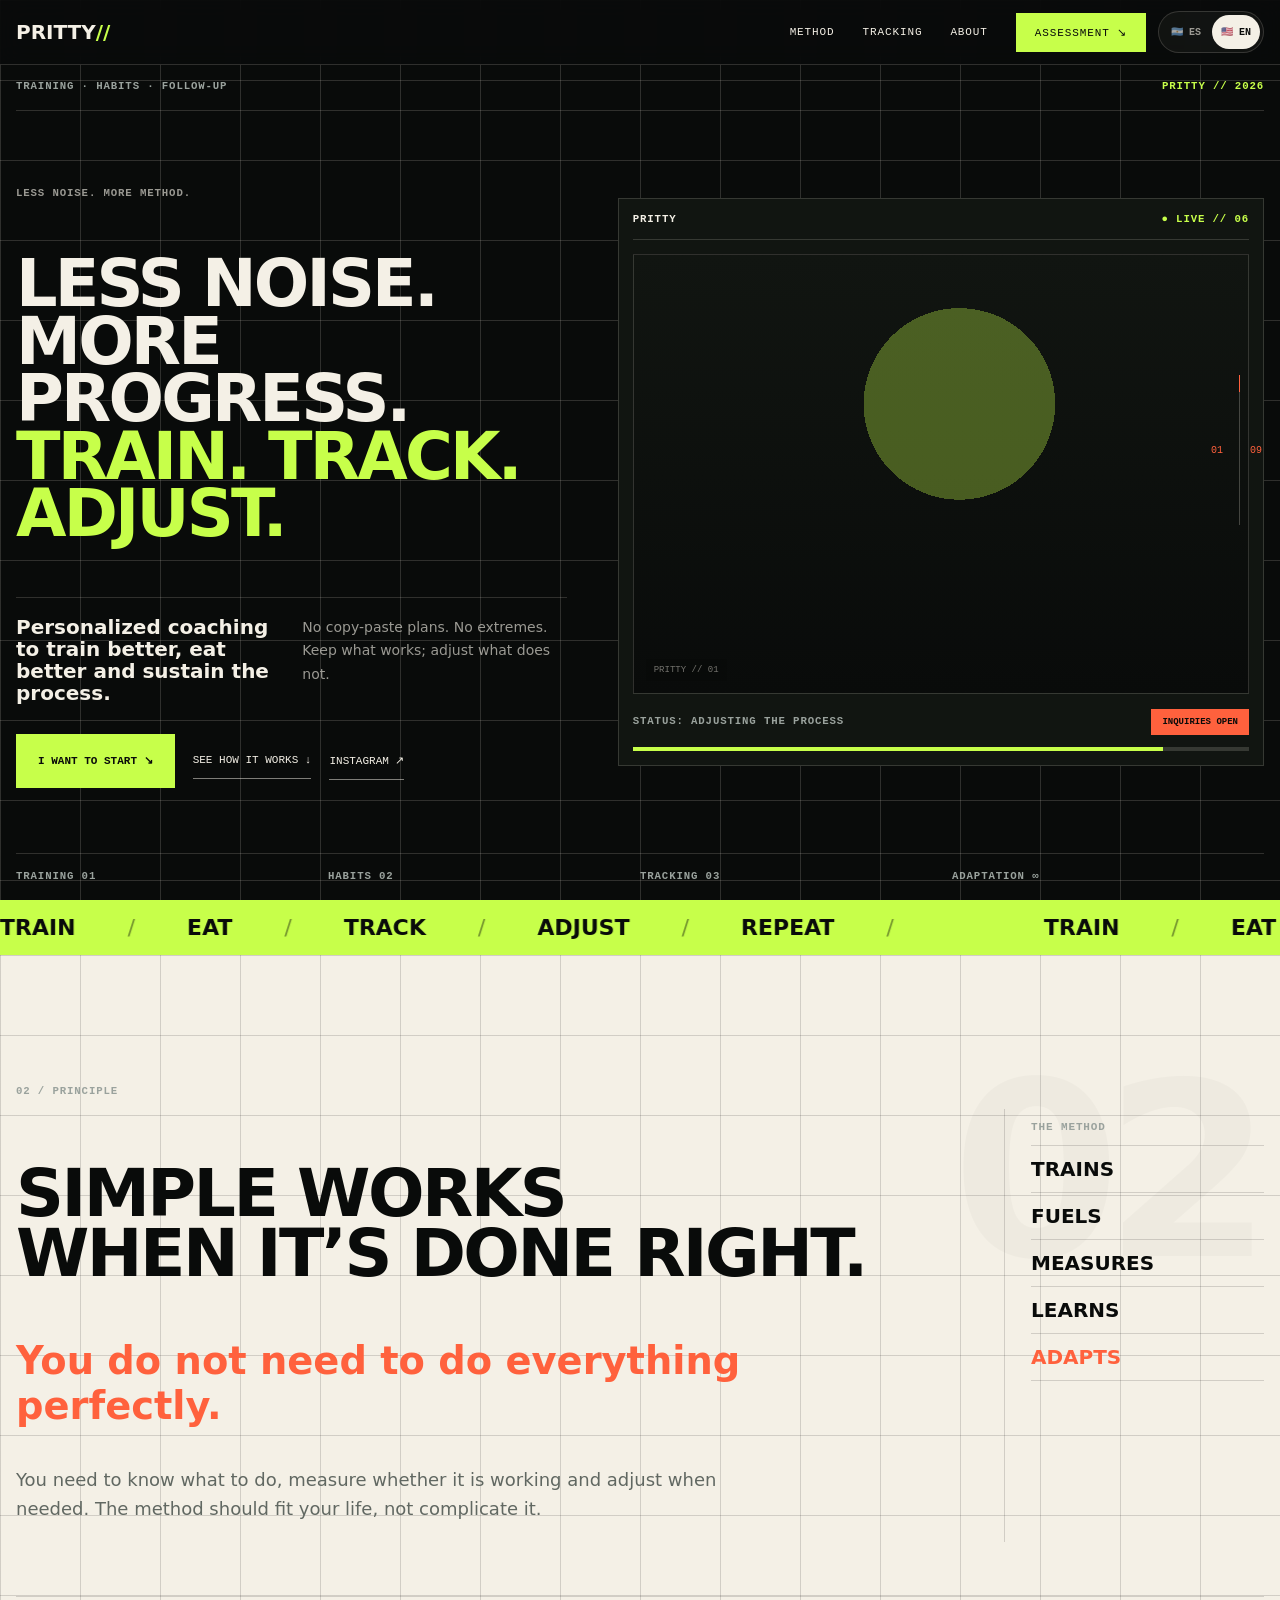
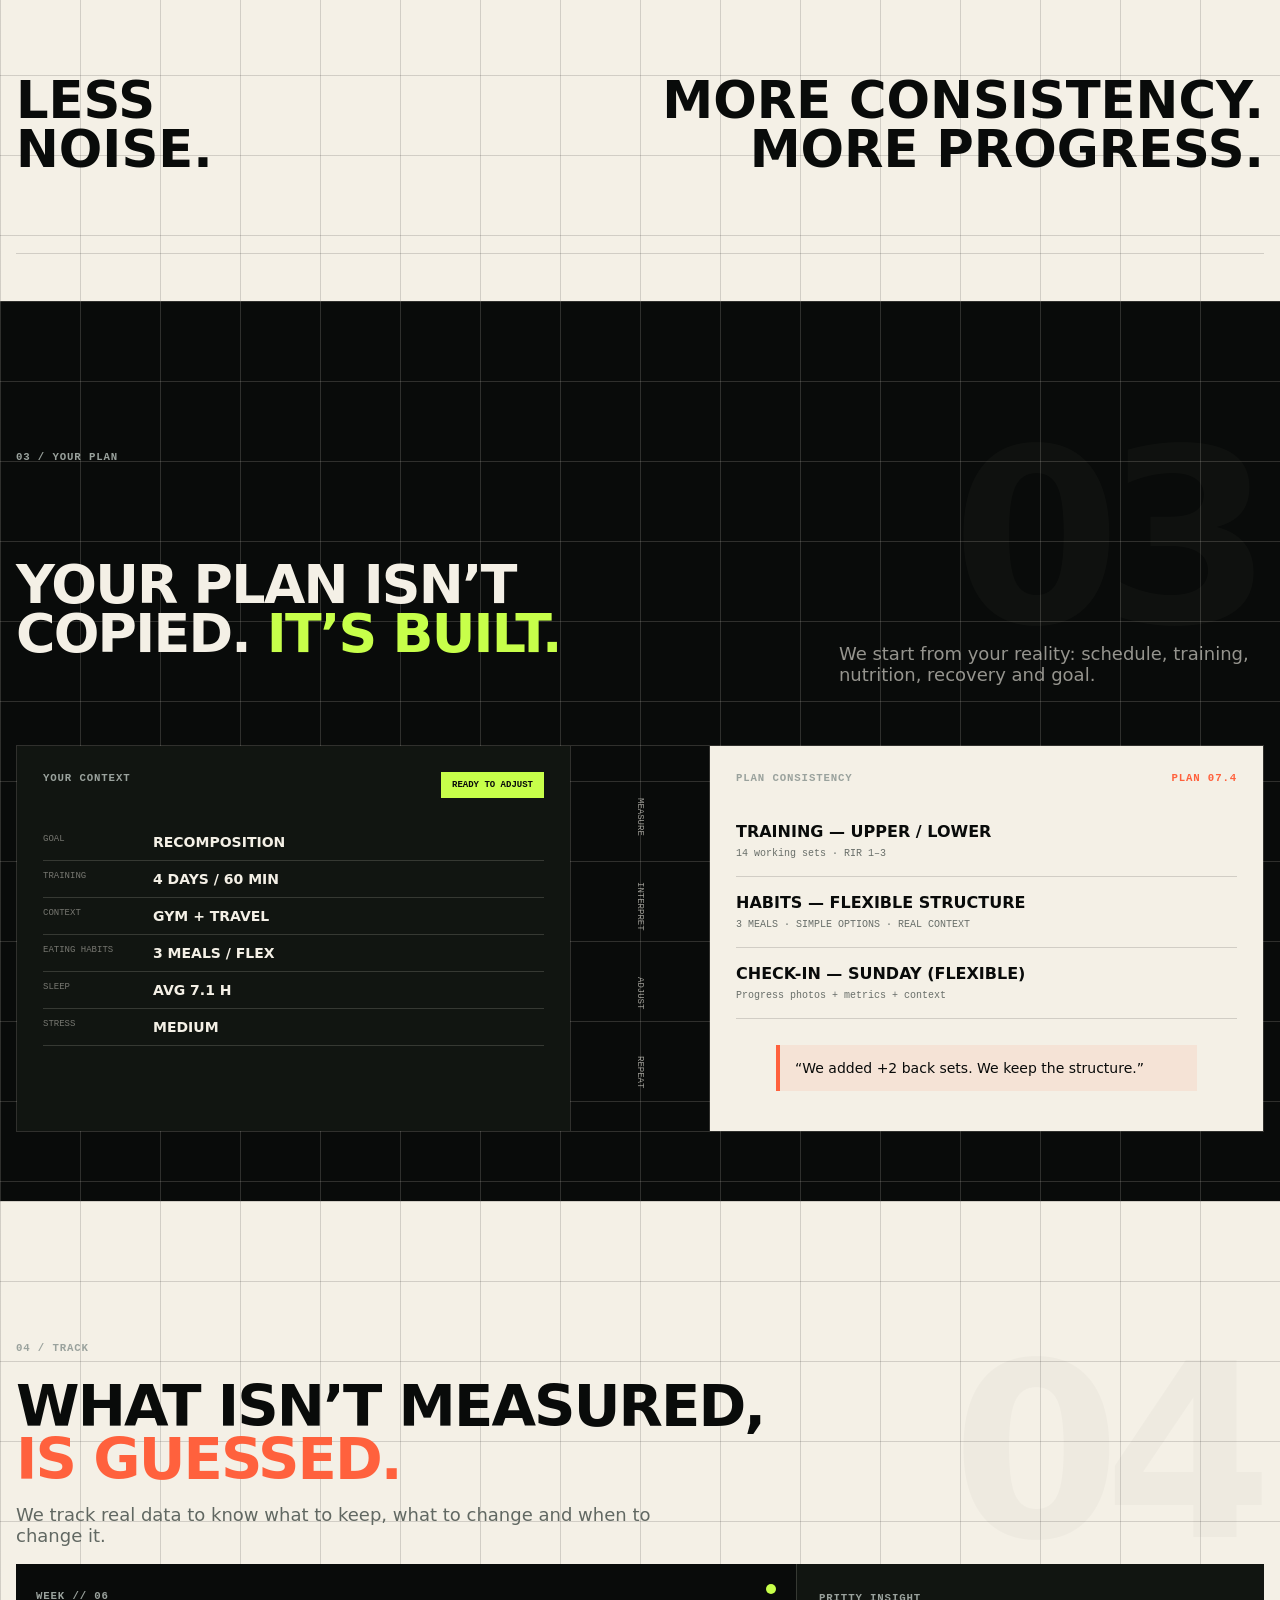
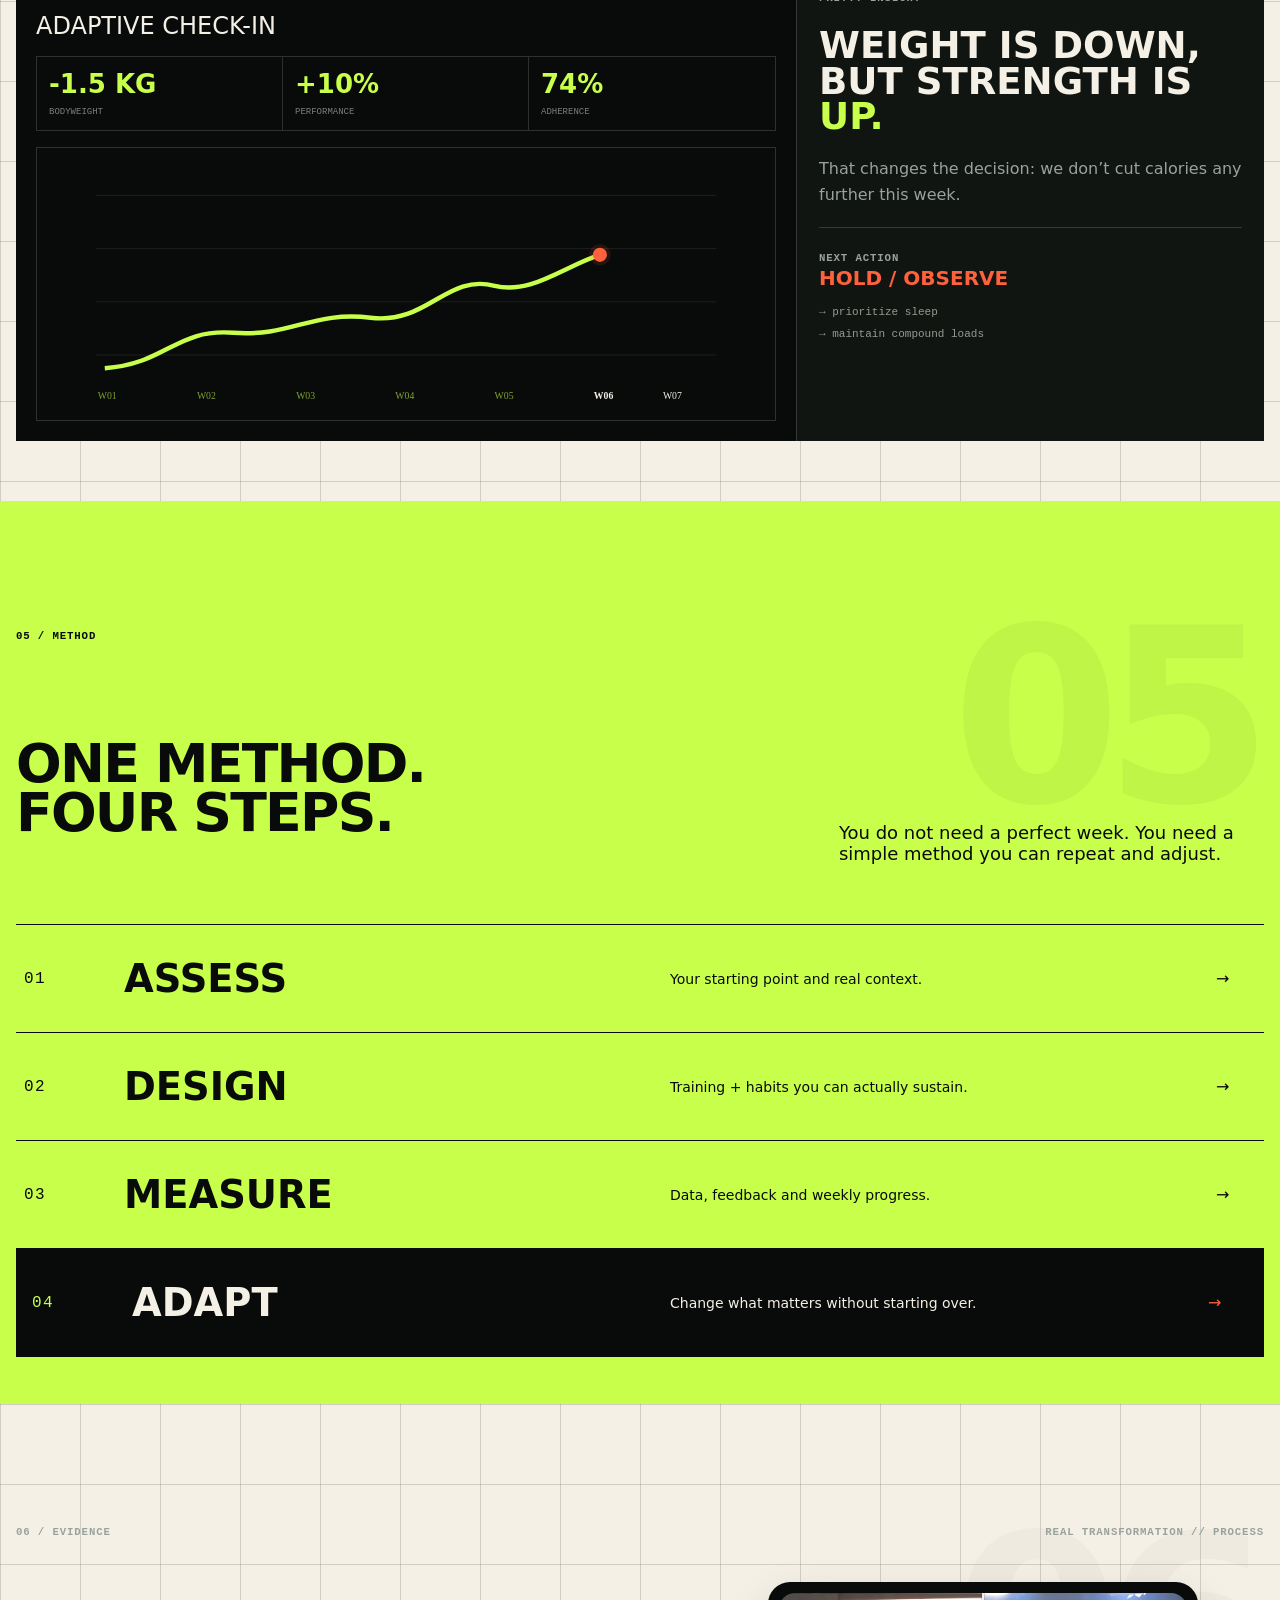
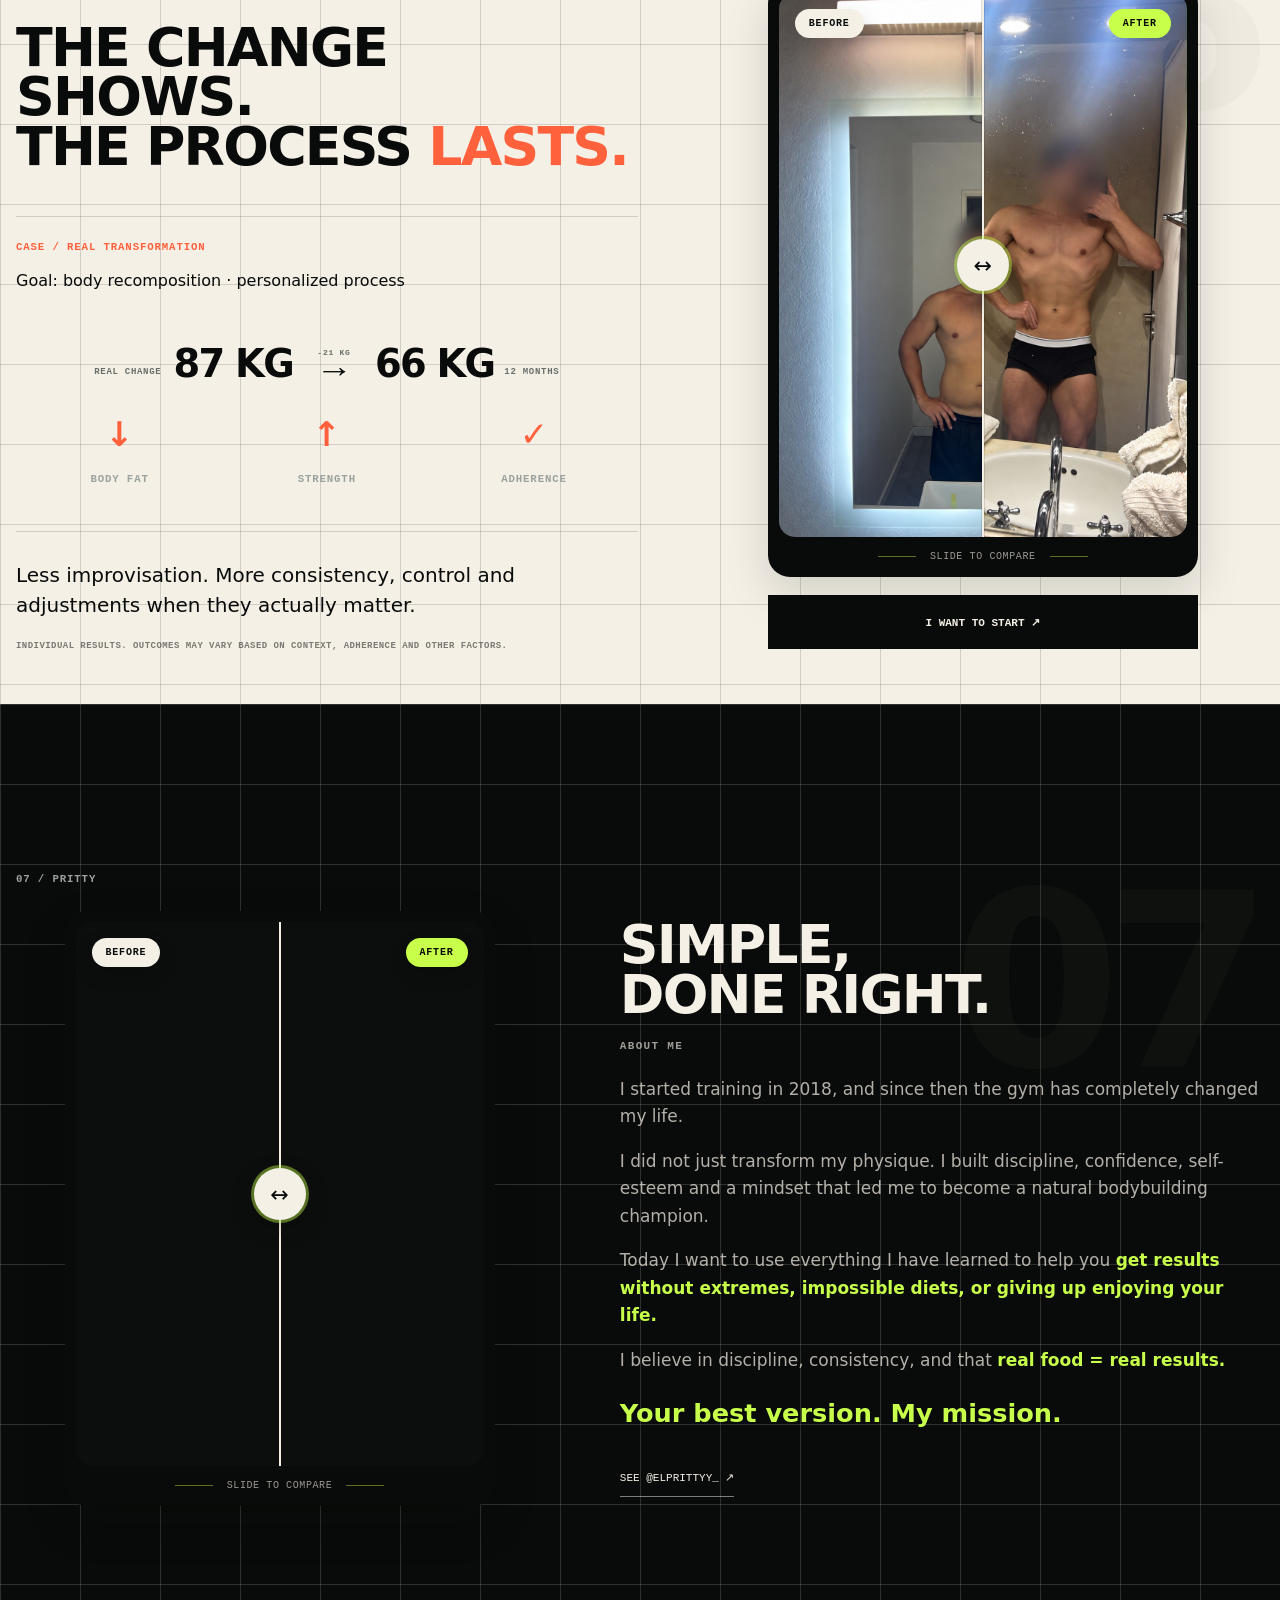
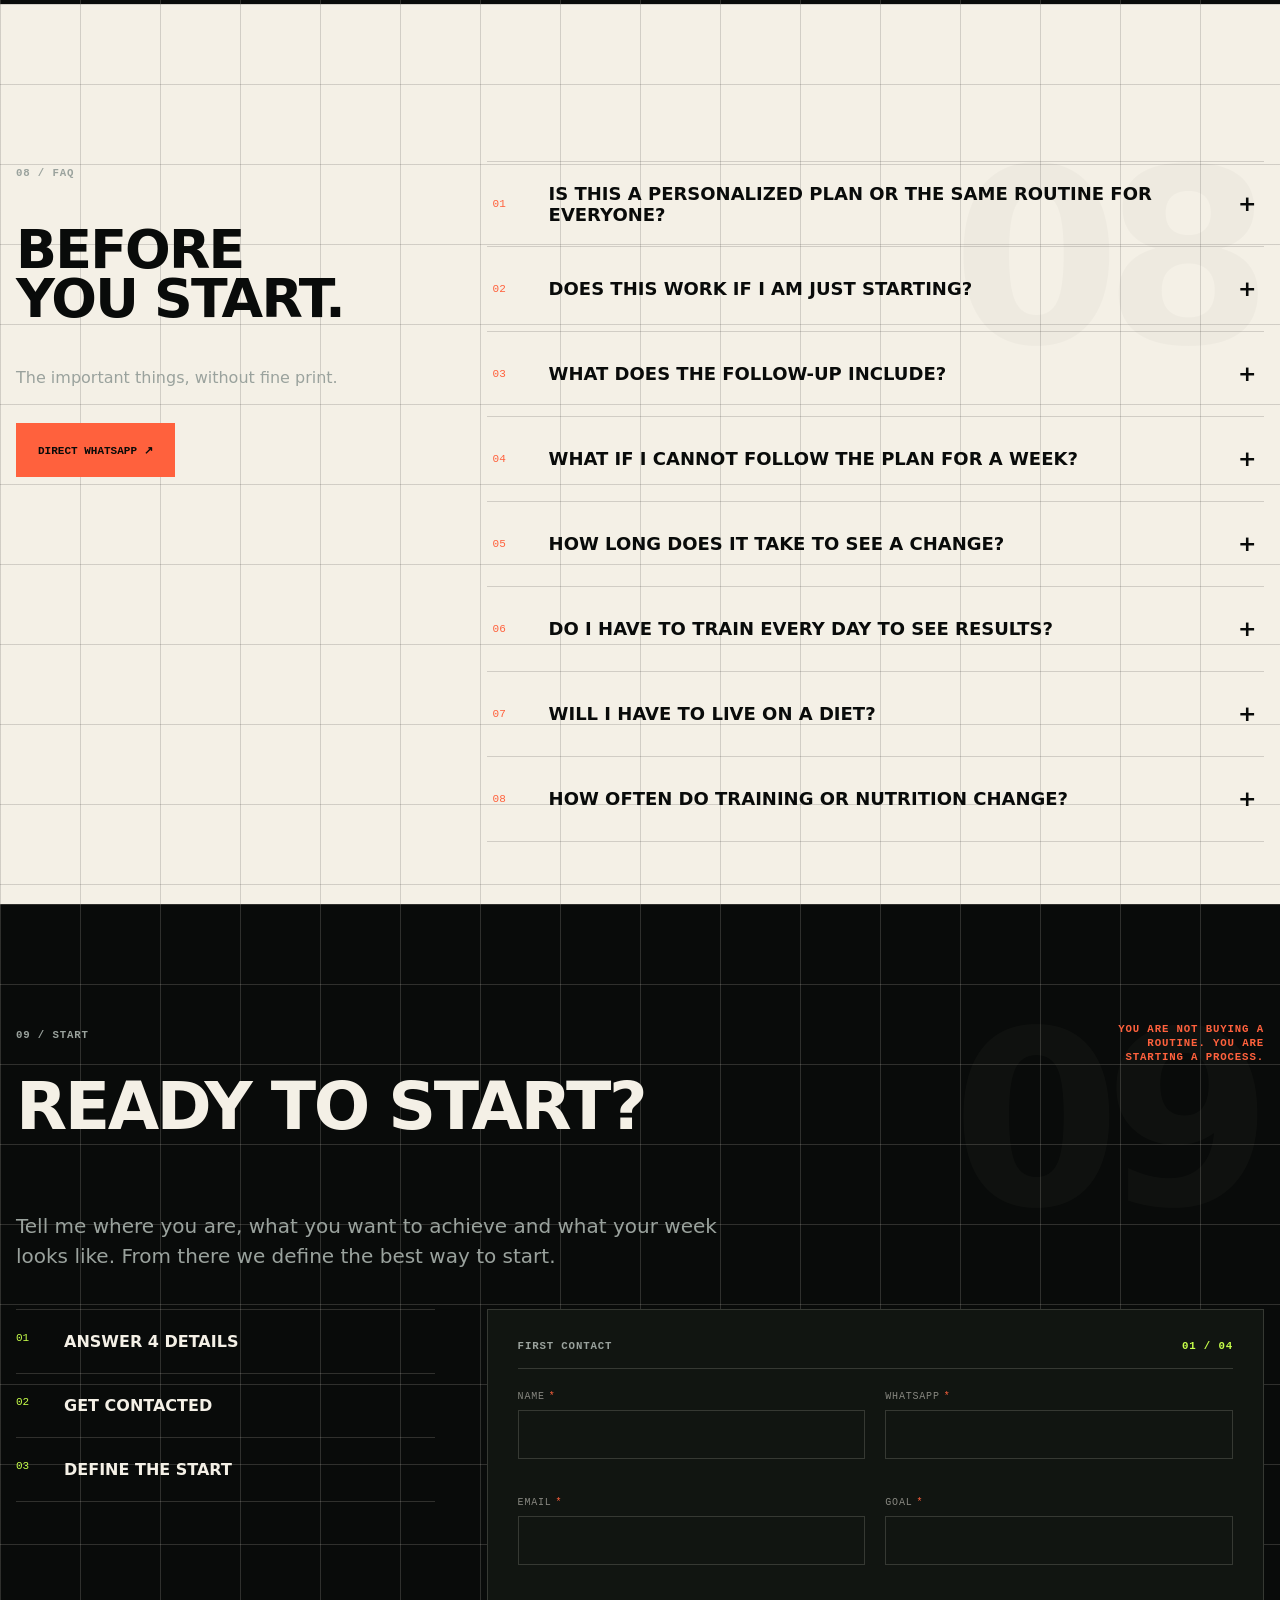
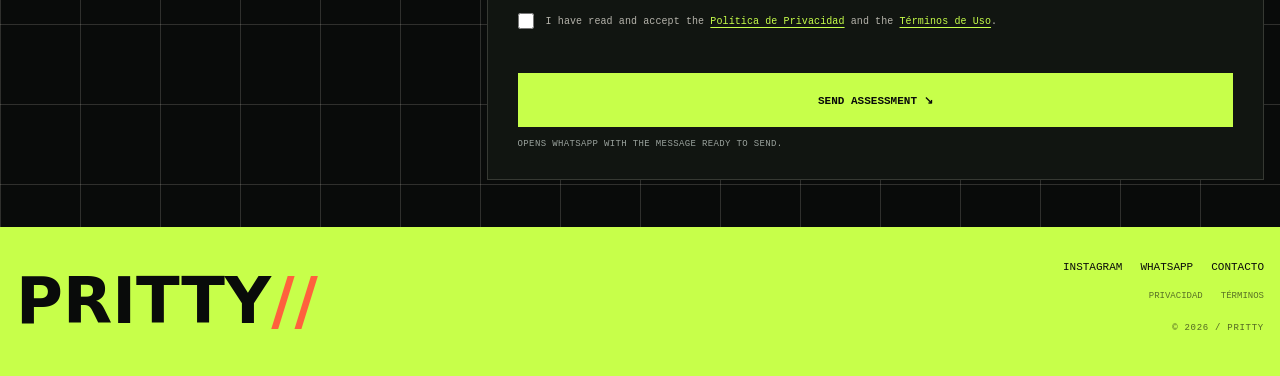
==== commit 402597cf: "Fix browser tab title and refresh About assets" ====
--- a/index.html
+++ b/index.html
@@ -715,10 +715,10 @@
 <section class="section light" data-theme="light" id="track"><div class="container section-inner"><span aria-hidden="true" class="stage-ghost">04</span><p class="label muted" data-i18n="track.label">04 / TRACK</p><h2 class="display-md reveal" data-i18n="track.title" style="margin-top:30px">LO QUE NO SE MIDE,<br/><span class="coral">SE ADIVINA.</span></h2><p class="reveal" data-i18n="track.sub" style="max-width:700px;font-size:18px;color:#616862">El seguimiento no es motivación vacía: es información para decidir mejor.</p><div class="track-wrap" id="trackWrap"><div class="dash"><div class="dash-top"><div><span class="label muted" data-i18n-template="track.week" id="trackWeek">WEEK // 07</span><div data-i18n="track.checkin" id="trackCheckin" style="font-size:24px;margin-top:8px">ADAPTIVE CHECK-IN</div></div><i></i></div><div class="track-metrics"><div class="track-metric"><strong data-counter="track" data-decimals="1" data-suffix=" KG" data-target="-1.8">0.0 KG</strong><small data-i18n="track.bodyweight">BODYWEIGHT</small></div><div class="track-metric"><strong data-counter="track" data-prefix="+" data-suffix="%" data-target="12">+0%</strong><small data-i18n="track.performance">PERFORMANCE</small></div><div class="track-metric"><strong data-counter="track" data-suffix="%" data-target="91">0%</strong><small data-i18n="track.adherence">ADHERENCE</small></div></div><div class="chart"><svg aria-label="Progreso ascendente semana 1 a semana 7" role="img" viewbox="0 0 700 280"><g stroke="rgba(244,240,230,.1)"><line x1="0" x2="700" y1="40" y2="40"></line><line x1="0" x2="700" y1="100" y2="100"></line><line x1="0" x2="700" y1="160" y2="160"></line><line x1="0" x2="700" y1="220" y2="220"></line></g><path class="graph-line" d="M10 235 C80 230 90 190 155 195 S245 170 310 178 S395 128 450 142 S555 92 610 104 S650 64 672 47" fill="none" id="graphPath" pathlength="1" stroke="#c7ff4a" stroke-width="5"></path><circle cx="10" cy="235" fill="none" id="graphHalo" opacity=".16" r="10" stroke="#ff613d" stroke-width="4"></circle><circle class="graph-point" cx="672" cy="47" fill="#ff613d" id="graphPoint" r="8"></circle><g fill="rgba(244,240,230,.45)" font-family="IBM Plex Mono" font-size="11"><text class="week-label" data-week="1" x="2" y="270">W01</text><text class="week-label" data-week="2" x="114" y="270">W02</text><text class="week-label" data-week="3" x="226" y="270">W03</text><text class="week-label" data-week="4" x="338" y="270">W04</text><text class="week-label" data-week="5" x="450" y="270">W05</text><text class="week-label" data-week="6" x="562" y="270">W06</text><text class="w07 week-label" data-week="7" x="640" y="270">W07</text></g></svg></div></div><aside class="insight"><span class="label muted" data-i18n="track.insight">LECTURA DE PRITTY</span><h3 data-i18n="track.insightTitle">EL PESO BAJA,<br/>PERO LA FUERZA <span class="lime">SUBE.</span></h3><p class="muted" data-i18n="track.insightBody" style="line-height:1.6">Eso cambia la decisión: no recortamos más calorías esta semana.</p><div class="next"><span class="label muted" data-i18n="track.next">NEXT ACTION</span><b data-i18n="track.keep">MANTENER / OBSERVAR</b><ul><li data-i18n="track.action1">→ priorizar sueño</li><li data-i18n="track.action2">→ mantener carga compuestos</li></ul></div></aside></div></div></section>
 <section class="section lime-bg" data-theme="lime" id="method"><div class="container section-inner"><span aria-hidden="true" class="stage-ghost lime-ghost">05</span><p class="label" data-i18n="method.label">05 / METHOD</p><div class="intro-split"><h2 class="display-md reveal" data-i18n="method.title">UN MÉTODO.<br/>CUATRO MOVIMIENTOS.</h2><p class="reveal d1" data-i18n="method.sub" style="color:var(--ink)">No necesitás motivación perfecta. Necesitás un sistema que siga funcionando cuando tu semana no lo hace.</p></div><div class="method-rows"><a class="method-row focus" href="#start"><span class="mono">01</span><strong data-i18n="method.eval">EVALUAR</strong><p data-i18n="method.evalBody">Tu punto de partida y tu contexto real.</p><span aria-hidden="true" class="arrow">→</span></a><a class="method-row focus" href="#engine"><span class="mono">02</span><strong data-i18n="method.design">DISEÑAR</strong><p data-i18n="method.designBody">Entrenamiento + hábitos que puedas sostener.</p><span aria-hidden="true" class="arrow">→</span></a><a class="method-row focus" href="#track"><span class="mono">03</span><strong data-i18n="method.measure">MEDIR</strong><p data-i18n="method.measureBody">Datos, sensaciones y progreso semanal.</p><span aria-hidden="true" class="arrow">→</span></a><a class="method-row focus" href="#start"><span class="mono lime">04</span><strong data-i18n="method.adapt">ADAPTAR</strong><p data-i18n="method.adaptBody">Cambiar lo necesario sin empezar de cero.</p><span aria-hidden="true" class="arrow coral">→</span></a></div></div></section>
 <section class="section light" data-theme="light" id="evidence"><div class="container section-inner"><span aria-hidden="true" class="stage-ghost">06</span><div style="display:flex;justify-content:space-between;gap:18px"><span class="label muted" data-i18n="evidence.label">06 / EVIDENCIA</span><span class="label muted" data-i18n="evidence.top">TRANSFORMACIÓN REAL // PROCESO</span></div><div class="evidence-grid evidence-real"><div class="reveal"><h2 class="display-md" data-i18n="evidence.title">EL CAMBIO SE VE.<br/>EL PROCESO <span class="coral">SE SOSTIENE.</span></h2><div class="case-meta"><span class="label coral" data-i18n="evidence.case">CASO / TRANSFORMACIÓN REAL</span><p data-i18n="evidence.goal">Objetivo: recomposición corporal · proceso personalizado</p></div><div class="case-result-highlight"><div class="case-weight-sequence"><span class="case-result-label" data-i18n="evidence.resultLabel">CAMBIO REAL</span><strong class="case-weight-value">87 KG</strong><span class="case-weight-flow"><small class="case-weight-delta">-21 KG</small><b class="case-weight-arrow" aria-hidden="true">→</b></span><strong class="case-weight-value">66 KG</strong><small class="case-result-time" data-i18n="evidence.resultTime">12 MESES</small></div></div><div class="case-metrics"><div><strong>↓</strong><div class="label muted" data-i18n="evidence.bodyfat">GRASA CORPORAL</div></div><div><strong>↑</strong><div class="label muted" data-i18n="evidence.strength">FUERZA</div></div><div><strong>✓</strong><div class="label muted" data-i18n="evidence.adherence">ADHERENCIA</div></div></div><p class="quote" data-i18n="evidence.quote">Menos improvisación. Más consistencia, control y ajustes cuando realmente hacen falta.</p><p class="evidence-disclaimer" data-i18n="evidence.disclaimer">RESULTADOS INDIVIDUALES. PUEDEN VARIAR SEGÚN CONTEXTO, ADHERENCIA Y OTROS FACTORES.</p></div><div class="reveal d2"><div class="compare-card"><div class="compare-stage" id="caseCompare" style="--pos:50%"><img alt="Después de la transformación" class="compare-img compare-after" src="case-after.jpg?v=20261006-final2"/><img alt="Antes de la transformación" class="compare-img compare-before" src="case-before.jpg?v=20261006-final2"/><span class="compare-label compare-label-before" data-i18n="evidence.before">ANTES</span><span class="compare-label compare-label-after" data-i18n="evidence.after">DESPUÉS</span><span class="compare-divider" aria-hidden="true"></span><span class="compare-handle" aria-hidden="true">↔</span><input class="compare-range focus" type="range" min="0" max="100" value="50" aria-label="Comparar antes y después"/></div><div class="compare-help"><i></i><span data-i18n="evidence.drag">DESLIZÁ PARA COMPARAR</span><i></i></div></div><a class="primary focus" data-i18n="evidence.cta" href="#start" style="margin-top:18px;background:var(--ink);color:var(--bone)">QUIERO EMPEZAR ↗</a></div></div></div></section>
-<section class="section dark" data-theme="dark" id="about"><div class="container section-inner"><span aria-hidden="true" class="stage-ghost dark-ghost about-stage-ghost">07</span><p class="label muted about-section-label" data-i18n="about.label">07 / PRITTY</p><div class="about-grid about-story-grid"><div class="reveal"><div class="compare-card about-compare-card"><div class="compare-stage" id="aboutCompare" style="--pos:50%"><img alt="Después de la transformación de PRITTY" class="compare-img compare-after" src="about-after.webp?v=20261006-about1"/><img alt="Antes de la transformación de PRITTY" class="compare-img compare-before" src="about-before.webp?v=20261006-about1"/><span class="compare-label compare-label-before" data-i18n="evidence.before">ANTES</span><span class="compare-label compare-label-after" data-i18n="evidence.after">DESPUÉS</span><span class="compare-divider" aria-hidden="true"></span><span class="compare-handle" aria-hidden="true">↔</span><input class="compare-range focus" type="range" min="0" max="100" value="50" aria-label="Comparar antes y después"/></div><div class="compare-help"><i></i><span data-i18n="evidence.drag">DESLIZÁ PARA COMPARAR</span><i></i></div></div></div><div class="reveal d1 about-story"><h2 class="display-md" data-i18n="about.title">LO SIMPLE,<br/>BIEN HECHO.</h2><p class="about-story-kicker" data-i18n="about.kicker">SOBRE MÍ</p><div class="about-story-copy"><p data-i18n="about.story1">Empecé a entrenar en 2018 y desde entonces el gimnasio cambió mi vida por completo.</p><p data-i18n="about.story2">No solo transformé mi físico. Construí disciplina, confianza, autoestima y una mentalidad que hoy me llevó a convertirme en campeón de culturismo natural.</p><p data-i18n="about.story3">Hoy quiero usar todo lo que aprendí para ayudarte a <span class="lime">conseguir resultados sin extremos, sin dietas imposibles y sin dejar de disfrutar tu vida.</span></p><p data-i18n="about.story4">Creo en la disciplina, la constancia y en que <span class="lime">comida real = resultados reales.</span></p><p class="about-mission lime" data-i18n="about.story5">Tu mejor versión. Mi misión.</p></div><a class="secondary focus" data-i18n="about.cta" href="https://www.instagram.com/elprittyy_/" target="_blank" rel="noopener noreferrer">VER @ELPRITTYY_ ↗</a></div></div></div></section>
+<section class="section dark" data-theme="dark" id="about"><div class="container section-inner"><span aria-hidden="true" class="stage-ghost dark-ghost about-stage-ghost">07</span><p class="label muted about-section-label" data-i18n="about.label">07 / PRITTY</p><div class="about-grid about-story-grid"><div class="reveal"><div class="compare-card about-compare-card"><div class="compare-stage" id="aboutCompare" style="--pos:50%"><img alt="Después de la transformación de PRITTY" class="compare-img compare-after" src="about-after.webp?v=20261006-about2"/><img alt="Antes de la transformación de PRITTY" class="compare-img compare-before" src="about-before.webp?v=20261006-about2"/><span class="compare-label compare-label-before" data-i18n="evidence.before">ANTES</span><span class="compare-label compare-label-after" data-i18n="evidence.after">DESPUÉS</span><span class="compare-divider" aria-hidden="true"></span><span class="compare-handle" aria-hidden="true">↔</span><input class="compare-range focus" type="range" min="0" max="100" value="50" aria-label="Comparar antes y después"/></div><div class="compare-help"><i></i><span data-i18n="evidence.drag">DESLIZÁ PARA COMPARAR</span><i></i></div></div></div><div class="reveal d1 about-story"><h2 class="display-md" data-i18n="about.title">LO SIMPLE,<br/>BIEN HECHO.</h2><p class="about-story-kicker" data-i18n="about.kicker">SOBRE MÍ</p><div class="about-story-copy"><p data-i18n="about.story1">Empecé a entrenar en 2018 y desde entonces el gimnasio cambió mi vida por completo.</p><p data-i18n="about.story2">No solo transformé mi físico. Construí disciplina, confianza, autoestima y una mentalidad que hoy me llevó a convertirme en campeón de culturismo natural.</p><p data-i18n="about.story3">Hoy quiero usar todo lo que aprendí para ayudarte a <span class="lime">conseguir resultados sin extremos, sin dietas imposibles y sin dejar de disfrutar tu vida.</span></p><p data-i18n="about.story4">Creo en la disciplina, la constancia y en que <span class="lime">comida real = resultados reales.</span></p><p class="about-mission lime" data-i18n="about.story5">Tu mejor versión. Mi misión.</p></div><a class="secondary focus" data-i18n="about.cta" href="https://www.instagram.com/elprittyy_/" target="_blank" rel="noopener noreferrer">VER @ELPRITTYY_ ↗</a></div></div></div></section>
 <section class="section light" data-theme="light" id="faq"><div class="container section-inner faq-grid"><span aria-hidden="true" class="stage-ghost">08</span><div><span class="label muted" data-i18n="faq.label">08 / FAQ</span><h2 class="display-md reveal" data-i18n="faq.title" style="margin-top:44px">ANTES DE<br/>EMPEZAR.</h2><p class="muted" data-i18n="faq.sub">Lo importante, sin letra chica.</p><a class="primary focus" data-i18n="faq.cta" href="https://wa.me/5493517616516?text=Hola%20Pritty%2C%20vi%20tu%20p%C3%A1gina%20y%20quiero%20consultar%20por%20el%20acompa%C3%B1amiento%20personalizado." id="faqWhatsApp" rel="noopener noreferrer" style="margin-top:20px;background:var(--coral)" target="_blank">WHATSAPP DIRECTO ↗</a></div><div class="faq reveal" id="faqList"></div></div></section>
 <section class="section dark" data-theme="dark" id="start"><div class="container section-inner"><span aria-hidden="true" class="stage-ghost dark-ghost">09</span><div class="start-head"><div><span class="label muted" data-i18n="start.label">09 / START</span><h2 class="display-lg reveal" data-i18n="start.title" style="margin-top:34px">¿EMPEZAMOS?</h2></div><span class="label coral" data-i18n="start.note" style="max-width:180px;text-align:right">NO COMPRÁS UNA RUTINA. EMPEZÁS UN PROCESO.</span></div><p class="reveal muted" data-i18n="start.sub" style="max-width:720px;font-size:20px;line-height:1.5">Contame dónde estás y dónde querés llegar. El primer paso es entender si este sistema encaja con vos.</p><div class="start-grid"><div class="steps reveal"><div><span>01</span><b data-i18n="start.s1">RESPONDÉS 4 DATOS</b></div><div><span>02</span><b data-i18n="start.s2">RECIBÍS CONTACTO</b></div><div><span>03</span><b data-i18n="start.s3">DEFINIMOS EL INICIO</b></div></div><div class="form-panel reveal d1"><form id="assessment" novalidate><div class="form-head"><span class="label muted" data-i18n="form.title">INITIAL ASSESSMENT</span><span class="label lime">01 / 04</span></div><div class="fields"><div class="field"><label for="name"><span data-i18n="form.name">Nombre</span><span class="req">*</span></label><input autocomplete="name" id="name" maxlength="80" minlength="2" name="name" required/><div class="error" data-error="name"></div></div><div class="field"><label for="whatsapp"><span data-i18n="form.whatsapp">WhatsApp</span><span class="req">*</span></label><input autocomplete="tel" id="whatsapp" inputmode="tel" maxlength="24" name="whatsapp" required/><div class="error" data-error="whatsapp"></div></div><div class="field"><label for="email"><span data-i18n="form.email">Email</span><span class="req">*</span></label><input autocomplete="email" id="email" maxlength="254" name="email" required type="email"/><div class="error" data-error="email"></div></div><div class="field"><label for="objective"><span data-i18n="form.objective">Objetivo</span><span class="req">*</span></label><input id="objective" maxlength="300" minlength="8" name="objective" required/><div class="error" data-error="objective"></div></div><div class="field full legal-consent"><label for="privacyConsent"><input id="privacyConsent" name="privacyConsent" required type="checkbox"/><span><span data-i18n="form.consentPrefix">Leí y acepto la</span> <a href="privacidad.html" target="_blank" rel="noopener noreferrer">Política de Privacidad</a> <span data-i18n="form.consentAnd">y los</span> <a href="terminos.html" target="_blank" rel="noopener noreferrer">Términos de Uso</a>.</span></label><div class="error" data-error="privacy"></div></div></div><button class="submit" data-i18n="form.submit" type="submit">ENVIAR EVALUACIÓN ↘</button><p class="mono muted" data-i18n="form.whatsappHint" style="font-size:9px;margin:12px 0 0;letter-spacing:.04em">ABRE WHATSAPP CON EL MENSAJE LISTO PARA ENVIAR.</p></form><div class="success" id="success"><div><div class="success-icon">✓</div><span class="label muted" data-i18n="form.success" style="display:block;margin-top:24px">EVALUACIÓN RECIBIDA</span><h3 data-i18n="form.next" style="font-size:clamp(44px,6vw,74px);line-height:.9;margin:24px 0">NEXT STEP:<br/><span class="lime">CONTACT</span></h3><p class="muted" data-i18n="form.successBody" style="font-size:18px;max-width:520px">Te contactaremos para revisar tu objetivo y definir si el sistema encaja con vos.</p></div><button class="reset" data-i18n="form.reset" id="resetBtn" type="button">↻ REINICIAR DEMO</button></div></div></div></div></section>
 <footer><div class="container"><strong>PRITTY<span class="coral">//</span></strong><div><nav><a href="https://www.instagram.com/elprittyy_/" target="_blank" rel="noopener noreferrer">INSTAGRAM</a><a href="https://wa.me/5493517616516?text=Hola%20Pritty%2C%20vi%20tu%20p%C3%A1gina%20y%20quiero%20consultar%20por%20el%20acompa%C3%B1amiento%20personalizado." id="footerWhatsApp" rel="noopener noreferrer" target="_blank">WHATSAPP</a><a href="#start">CONTACTO</a></nav><nav class="legal-links"><a href="privacidad.html">PRIVACIDAD</a><a href="terminos.html">TÉRMINOS</a></nav><p class="mono footer-meta" data-i18n="footer.online" style="font-size:9px;margin-top:18px">© 2026 / SYSTEM ONLINE</p></div></div></footer>
-<script defer src="app.js?v=20261006-2224"></script>
+<script defer src="app.js?v=20261006-titlefix1"></script>
 </body>
 </html>
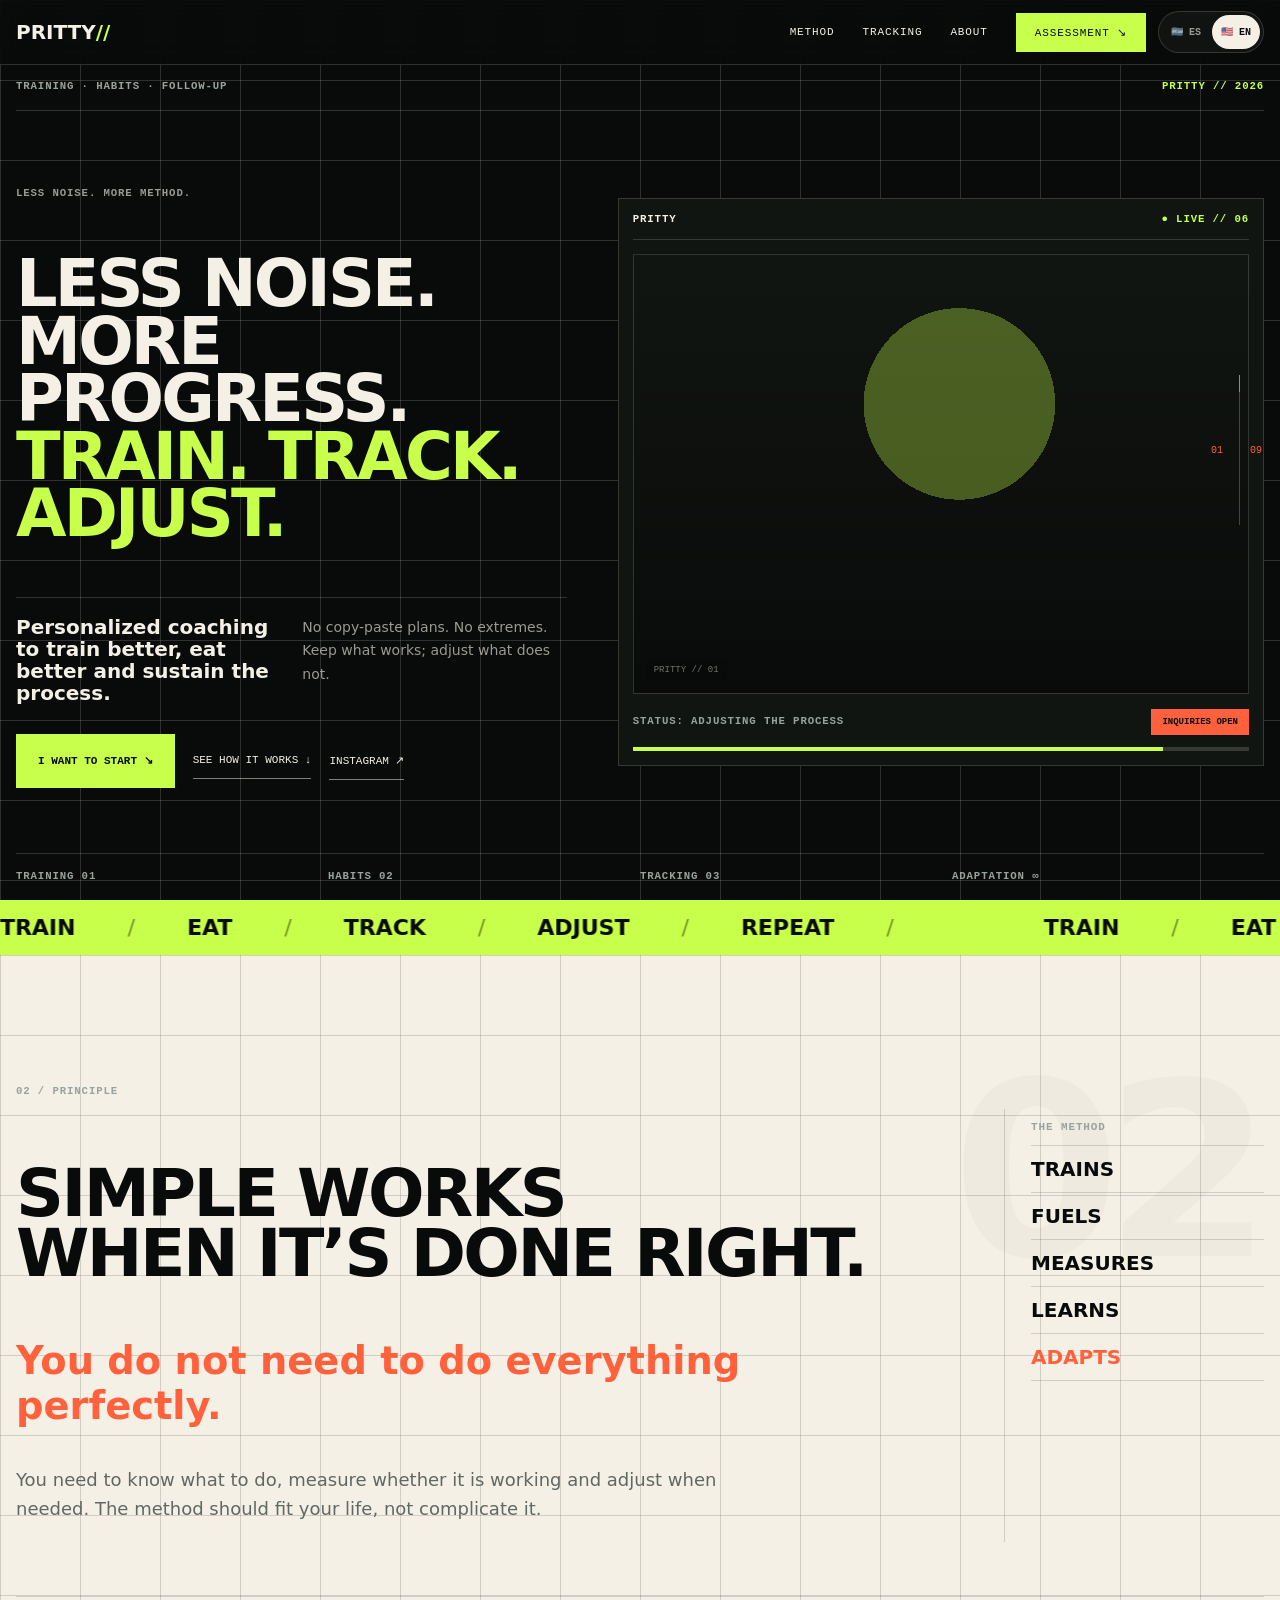
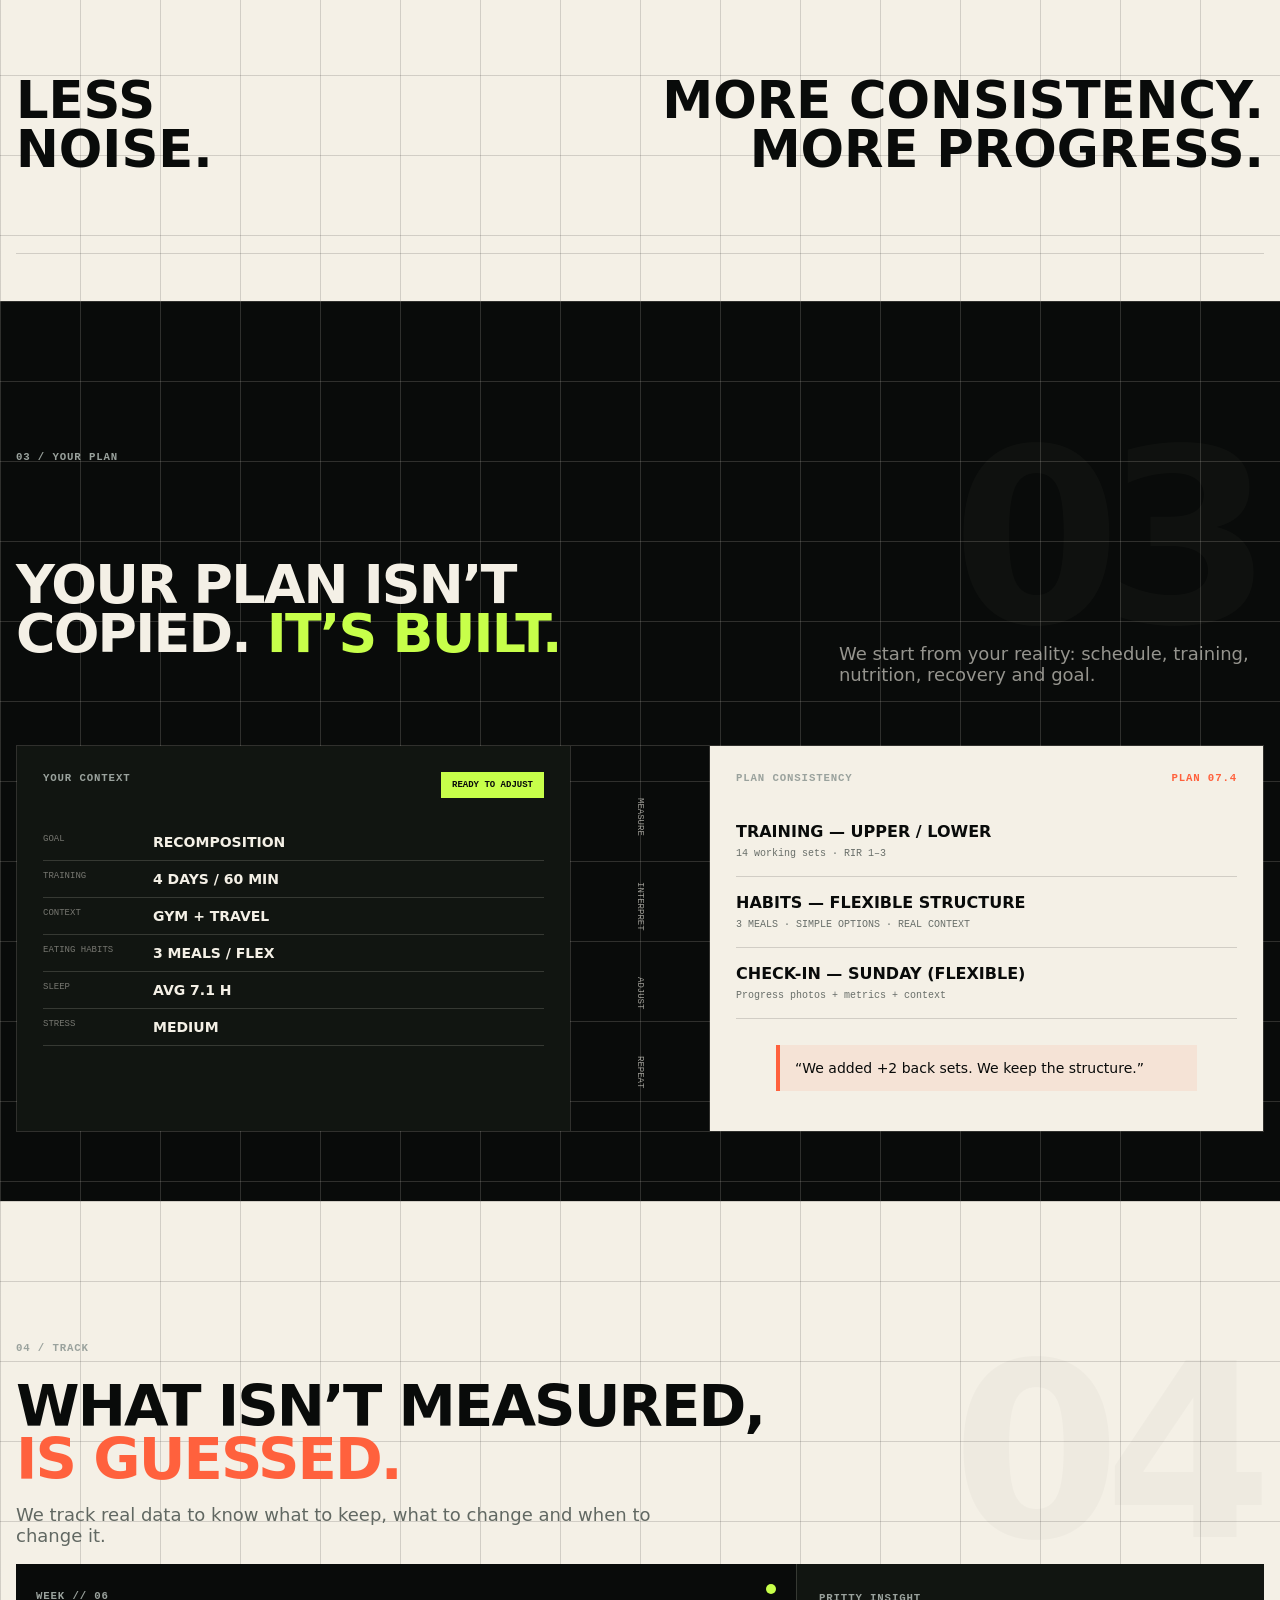
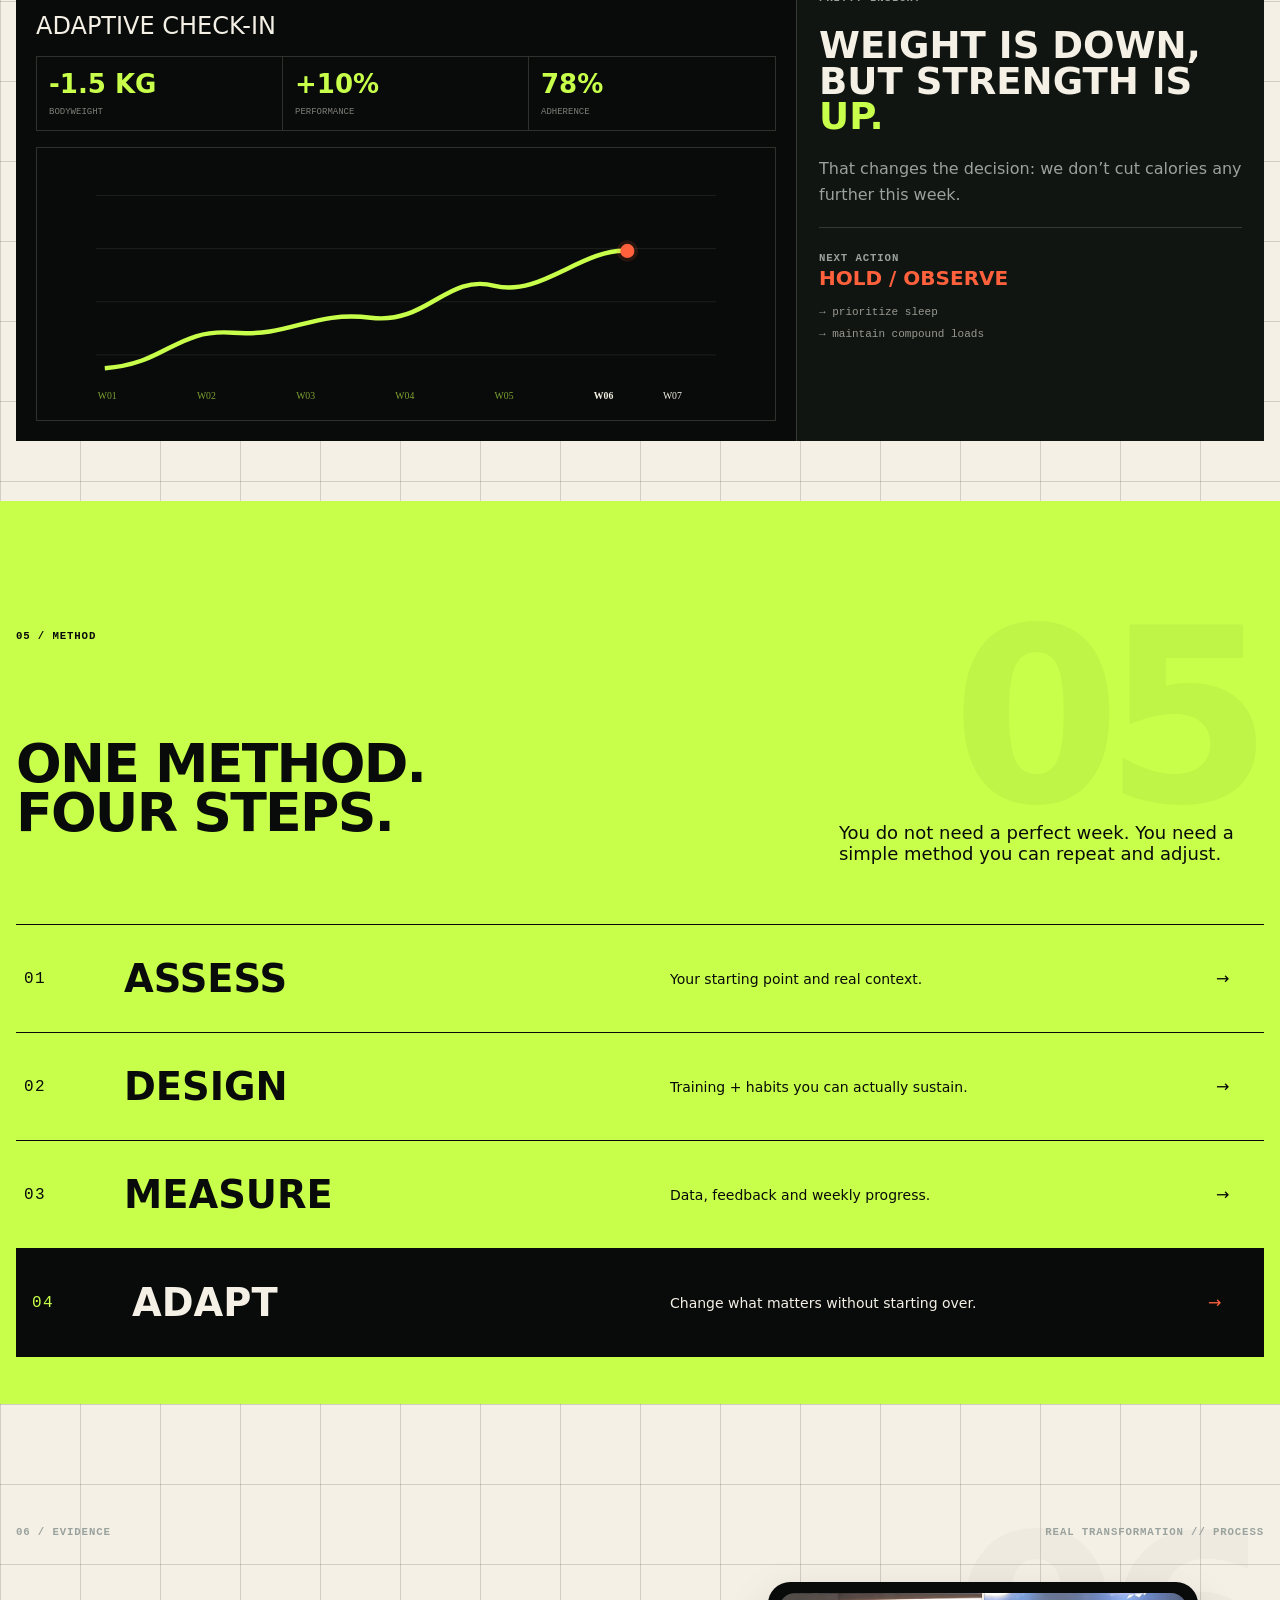
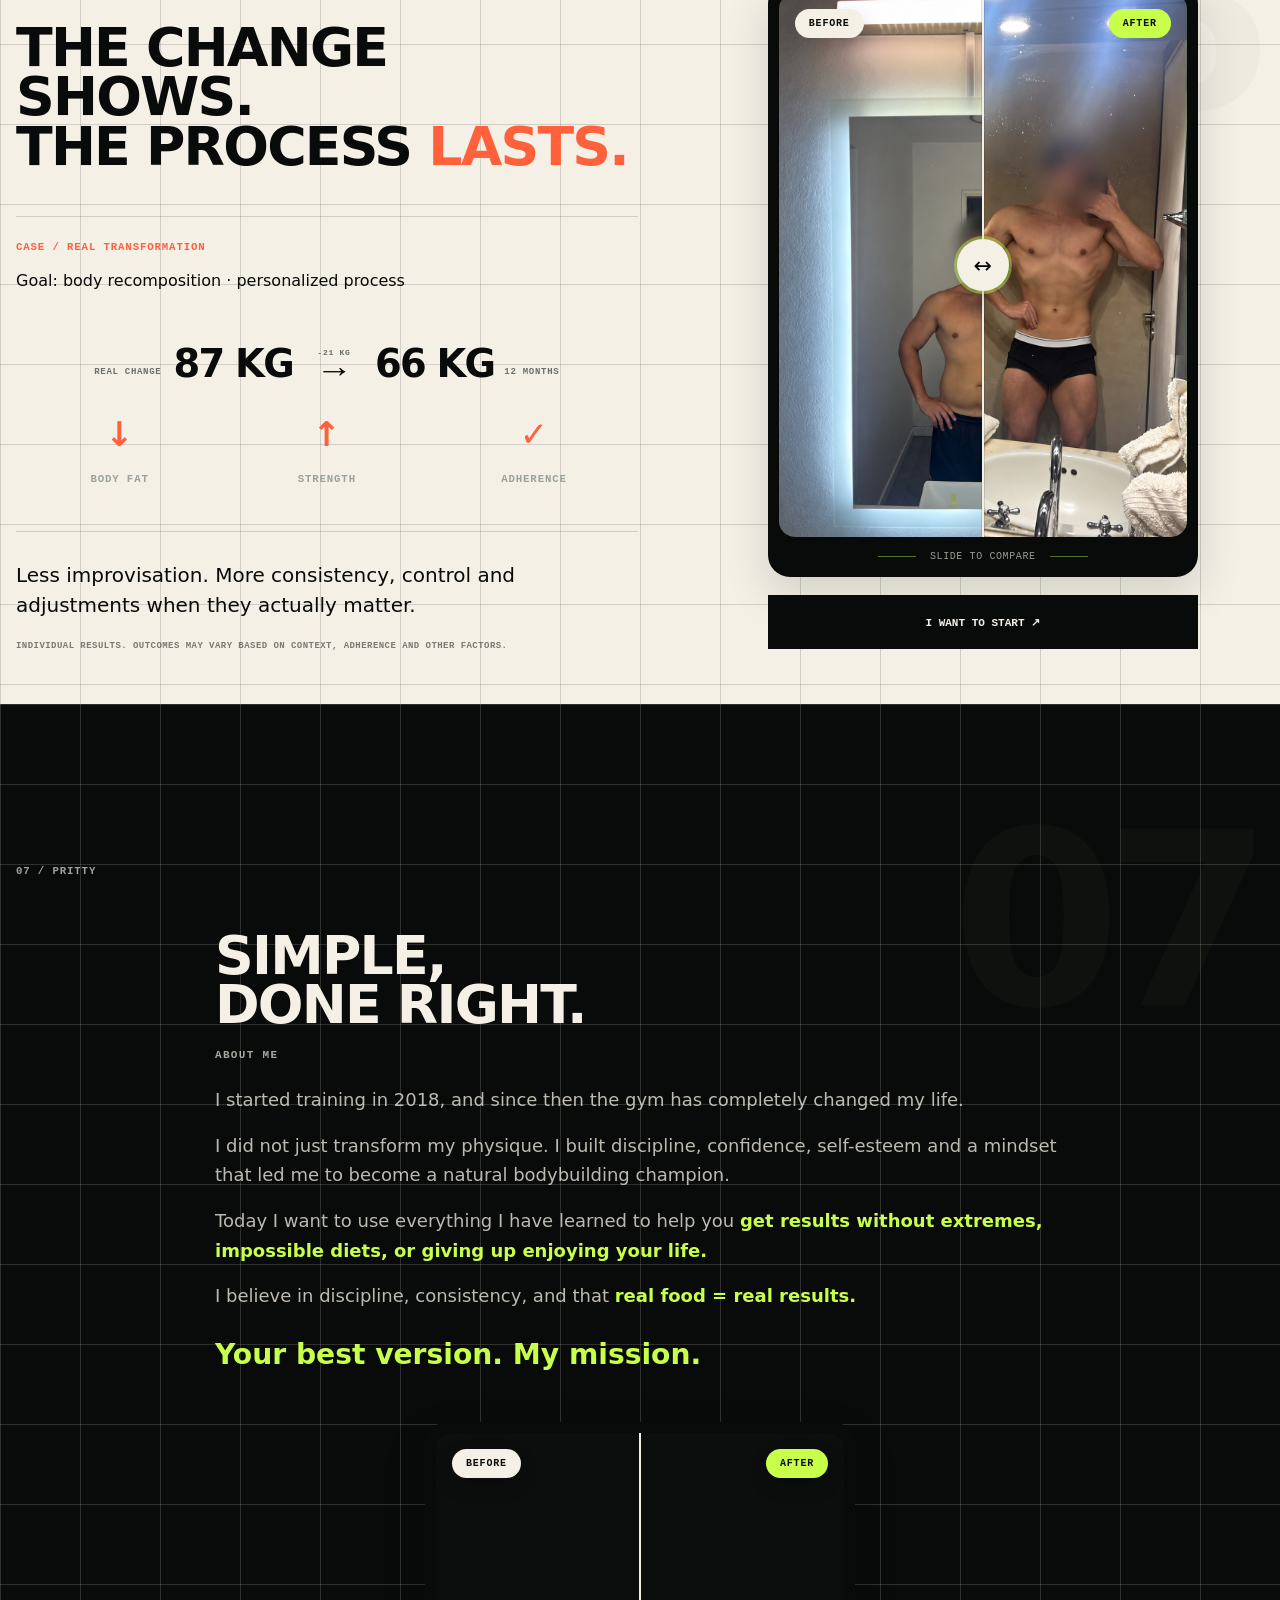
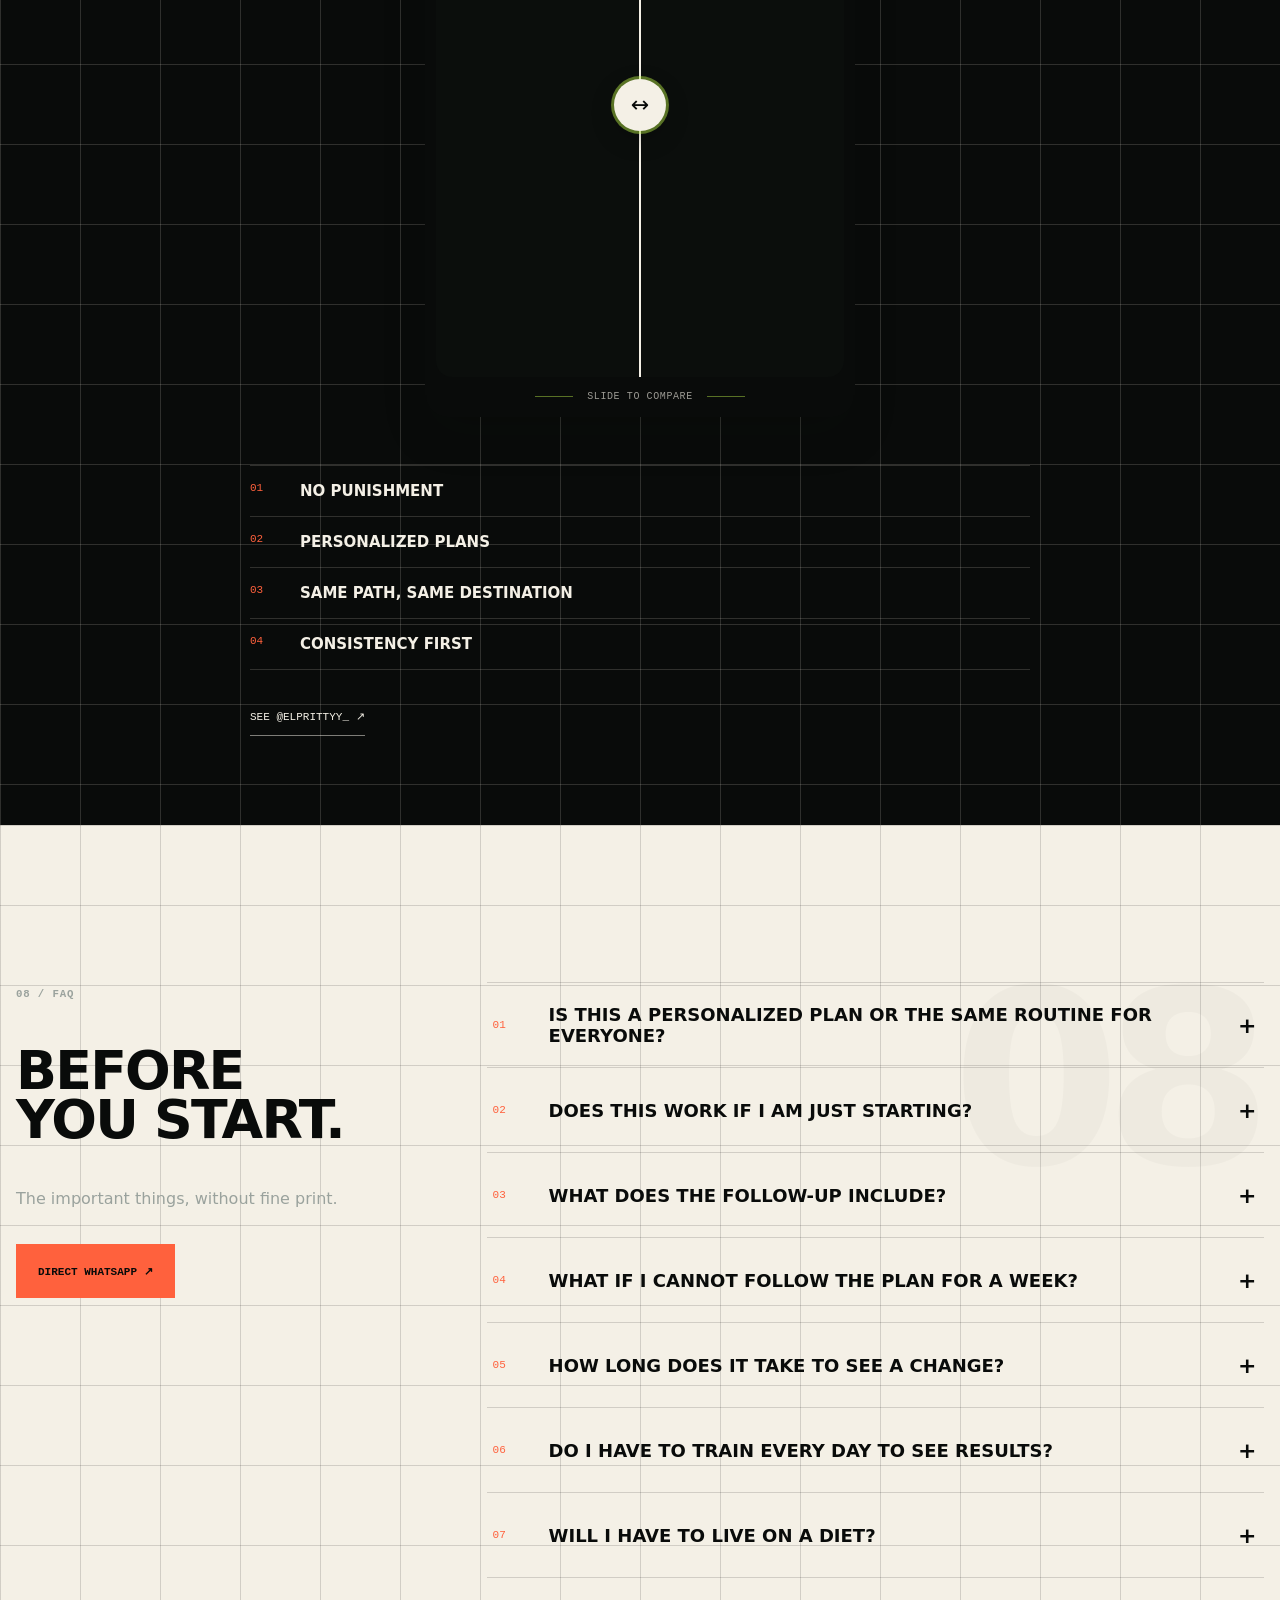
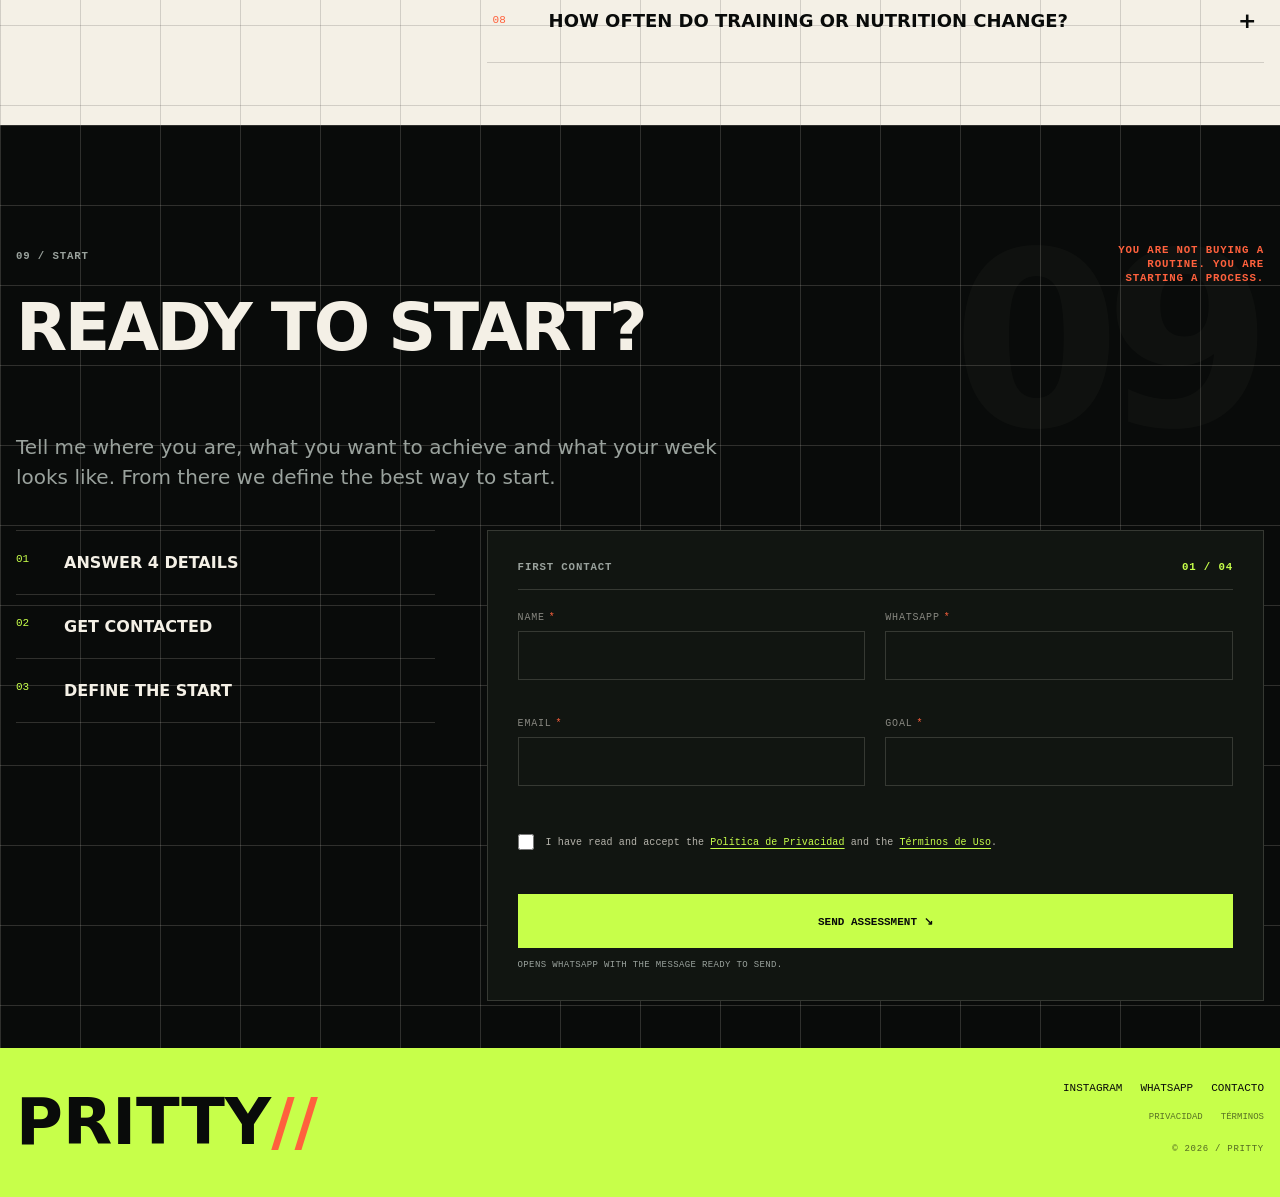
==== commit 4b8829c0: "Restore four About principles and stack story, photos and values responsively" ====
--- a/index.html
+++ b/index.html
@@ -654,27 +654,38 @@
       .case-result-label,.case-result-time,.case-weight-delta{font-size:8px}
     }
 
-    /* About / PRITTY story */
-    #about .about-story-grid{grid-template-columns:minmax(0,.9fr) minmax(0,1.1fr);gap:clamp(44px,6vw,88px);align-items:center;margin-top:18px!important}
+    /* About 07: texto -> comparador -> principios, consistente en todos los tamaños */
+    #about .section-inner{padding-top:clamp(56px,7vw,90px);padding-bottom:clamp(60px,7vw,90px)}
+    #about .about-flow{width:min(100%,910px);margin:clamp(26px,4vw,52px) auto 0;display:flex;flex-direction:column;align-items:center;gap:clamp(28px,4vw,48px)}
+    #about .about-story{width:100%;max-width:850px}
+    #about .about-story>.display-md{display:block!important;margin:0 0 18px!important}
+    #about .about-story-kicker{margin:0 0 22px;font:700 11px/1.4 "IBM Plex Mono",monospace;letter-spacing:.12em;color:rgba(244,240,230,.68)}
+    #about .about-story-copy{width:100%;max-width:850px}
+    #about .about-story-copy p{margin:0 0 16px;font-size:clamp(16px,1.5vw,18px);line-height:1.65;color:rgba(244,240,230,.76)}
+    #about .about-story-copy .lime{color:var(--lime);font-weight:650}
+    #about .about-story-copy .about-mission{margin:26px 0 0;color:var(--lime);font-size:clamp(22px,2.2vw,29px);font-weight:750;line-height:1.3}
+    #about .about-photo-wrap{width:100%;display:flex;justify-content:center}
     #about .about-compare-card{width:min(100%,430px);margin:0 auto}
-    #about .about-story>.display-md{display:block!important;margin:0 0 20px!important}
-    #about .about-story-kicker{margin:0 0 22px;font:700 11px/1.3 "IBM Plex Mono",monospace;letter-spacing:.12em;color:rgba(244,240,230,.64)}
-    #about .about-story-copy{max-width:720px}
-    #about .about-story-copy p{margin:0 0 17px;font-size:17px;line-height:1.62;color:rgba(244,240,230,.72)}
-    #about .about-story-copy .lime{color:var(--lime);font-weight:650}
-    #about .about-story-copy .about-mission{margin-top:24px;color:var(--lime);font-size:clamp(20px,2vw,27px);font-weight:750;line-height:1.25}
-    #about .about-story>.secondary{display:inline-block;margin-top:12px}
-    @media(max-width:900px){
-      #about .about-story-grid{grid-template-columns:1fr!important;gap:28px!important}
+    #about .about-values{width:min(100%,780px)}
+    #about .about-values .principles{margin-top:0}
+    #about .about-values .principles div{grid-template-columns:50px minmax(0,1fr);padding:16px 0}
+    #about .about-values>.secondary{display:inline-block;margin-top:28px}
+    @media(max-width:900px){
+      #about .about-flow{gap:30px;margin-top:26px}
+      #about .about-story>.display-md{font-size:clamp(42px,9vw,66px)!important}
       #about .about-compare-card{width:min(100%,430px)!important}
-      #about .about-story>.display-md{display:block!important;font-size:clamp(42px,10vw,60px)!important;margin-bottom:16px!important}
-      #about .about-story-copy p{font-size:16px;line-height:1.6}
-    }
-    @media(max-width:640px){
-      #about .about-story-grid{gap:22px!important}
-      #about .about-compare-card{width:100%!important;max-width:430px}
-      #about .about-story-kicker{margin-bottom:18px}
-      #about .about-story-copy p{font-size:15.5px;line-height:1.62;margin-bottom:15px}
+    }
+    @media(max-width:640px){
+      #about .section-inner{padding-top:56px;padding-bottom:64px}
+      #about .about-flow{align-items:stretch;gap:26px;margin-top:26px}
+      #about .about-story>.display-md{font-size:clamp(40px,10vw,54px)!important;margin-bottom:16px!important}
+      #about .about-story-kicker{margin-bottom:20px}
+      #about .about-story-copy p{font-size:15.5px;line-height:1.6;margin-bottom:14px}
+      #about .about-story-copy .about-mission{font-size:23px;margin-top:20px}
+      #about .about-photo-wrap{width:100%}
+      #about .about-compare-card{width:min(100%,430px)!important}
+      #about .about-values .principles div{grid-template-columns:38px minmax(0,1fr);padding:14px 0}
+      #about .about-values .principles b{font-size:clamp(12px,3.5vw,15px)}
     }
 </style>
 </head>
@@ -715,10 +726,46 @@
 <section class="section light" data-theme="light" id="track"><div class="container section-inner"><span aria-hidden="true" class="stage-ghost">04</span><p class="label muted" data-i18n="track.label">04 / TRACK</p><h2 class="display-md reveal" data-i18n="track.title" style="margin-top:30px">LO QUE NO SE MIDE,<br/><span class="coral">SE ADIVINA.</span></h2><p class="reveal" data-i18n="track.sub" style="max-width:700px;font-size:18px;color:#616862">El seguimiento no es motivación vacía: es información para decidir mejor.</p><div class="track-wrap" id="trackWrap"><div class="dash"><div class="dash-top"><div><span class="label muted" data-i18n-template="track.week" id="trackWeek">WEEK // 07</span><div data-i18n="track.checkin" id="trackCheckin" style="font-size:24px;margin-top:8px">ADAPTIVE CHECK-IN</div></div><i></i></div><div class="track-metrics"><div class="track-metric"><strong data-counter="track" data-decimals="1" data-suffix=" KG" data-target="-1.8">0.0 KG</strong><small data-i18n="track.bodyweight">BODYWEIGHT</small></div><div class="track-metric"><strong data-counter="track" data-prefix="+" data-suffix="%" data-target="12">+0%</strong><small data-i18n="track.performance">PERFORMANCE</small></div><div class="track-metric"><strong data-counter="track" data-suffix="%" data-target="91">0%</strong><small data-i18n="track.adherence">ADHERENCE</small></div></div><div class="chart"><svg aria-label="Progreso ascendente semana 1 a semana 7" role="img" viewbox="0 0 700 280"><g stroke="rgba(244,240,230,.1)"><line x1="0" x2="700" y1="40" y2="40"></line><line x1="0" x2="700" y1="100" y2="100"></line><line x1="0" x2="700" y1="160" y2="160"></line><line x1="0" x2="700" y1="220" y2="220"></line></g><path class="graph-line" d="M10 235 C80 230 90 190 155 195 S245 170 310 178 S395 128 450 142 S555 92 610 104 S650 64 672 47" fill="none" id="graphPath" pathlength="1" stroke="#c7ff4a" stroke-width="5"></path><circle cx="10" cy="235" fill="none" id="graphHalo" opacity=".16" r="10" stroke="#ff613d" stroke-width="4"></circle><circle class="graph-point" cx="672" cy="47" fill="#ff613d" id="graphPoint" r="8"></circle><g fill="rgba(244,240,230,.45)" font-family="IBM Plex Mono" font-size="11"><text class="week-label" data-week="1" x="2" y="270">W01</text><text class="week-label" data-week="2" x="114" y="270">W02</text><text class="week-label" data-week="3" x="226" y="270">W03</text><text class="week-label" data-week="4" x="338" y="270">W04</text><text class="week-label" data-week="5" x="450" y="270">W05</text><text class="week-label" data-week="6" x="562" y="270">W06</text><text class="w07 week-label" data-week="7" x="640" y="270">W07</text></g></svg></div></div><aside class="insight"><span class="label muted" data-i18n="track.insight">LECTURA DE PRITTY</span><h3 data-i18n="track.insightTitle">EL PESO BAJA,<br/>PERO LA FUERZA <span class="lime">SUBE.</span></h3><p class="muted" data-i18n="track.insightBody" style="line-height:1.6">Eso cambia la decisión: no recortamos más calorías esta semana.</p><div class="next"><span class="label muted" data-i18n="track.next">NEXT ACTION</span><b data-i18n="track.keep">MANTENER / OBSERVAR</b><ul><li data-i18n="track.action1">→ priorizar sueño</li><li data-i18n="track.action2">→ mantener carga compuestos</li></ul></div></aside></div></div></section>
 <section class="section lime-bg" data-theme="lime" id="method"><div class="container section-inner"><span aria-hidden="true" class="stage-ghost lime-ghost">05</span><p class="label" data-i18n="method.label">05 / METHOD</p><div class="intro-split"><h2 class="display-md reveal" data-i18n="method.title">UN MÉTODO.<br/>CUATRO MOVIMIENTOS.</h2><p class="reveal d1" data-i18n="method.sub" style="color:var(--ink)">No necesitás motivación perfecta. Necesitás un sistema que siga funcionando cuando tu semana no lo hace.</p></div><div class="method-rows"><a class="method-row focus" href="#start"><span class="mono">01</span><strong data-i18n="method.eval">EVALUAR</strong><p data-i18n="method.evalBody">Tu punto de partida y tu contexto real.</p><span aria-hidden="true" class="arrow">→</span></a><a class="method-row focus" href="#engine"><span class="mono">02</span><strong data-i18n="method.design">DISEÑAR</strong><p data-i18n="method.designBody">Entrenamiento + hábitos que puedas sostener.</p><span aria-hidden="true" class="arrow">→</span></a><a class="method-row focus" href="#track"><span class="mono">03</span><strong data-i18n="method.measure">MEDIR</strong><p data-i18n="method.measureBody">Datos, sensaciones y progreso semanal.</p><span aria-hidden="true" class="arrow">→</span></a><a class="method-row focus" href="#start"><span class="mono lime">04</span><strong data-i18n="method.adapt">ADAPTAR</strong><p data-i18n="method.adaptBody">Cambiar lo necesario sin empezar de cero.</p><span aria-hidden="true" class="arrow coral">→</span></a></div></div></section>
 <section class="section light" data-theme="light" id="evidence"><div class="container section-inner"><span aria-hidden="true" class="stage-ghost">06</span><div style="display:flex;justify-content:space-between;gap:18px"><span class="label muted" data-i18n="evidence.label">06 / EVIDENCIA</span><span class="label muted" data-i18n="evidence.top">TRANSFORMACIÓN REAL // PROCESO</span></div><div class="evidence-grid evidence-real"><div class="reveal"><h2 class="display-md" data-i18n="evidence.title">EL CAMBIO SE VE.<br/>EL PROCESO <span class="coral">SE SOSTIENE.</span></h2><div class="case-meta"><span class="label coral" data-i18n="evidence.case">CASO / TRANSFORMACIÓN REAL</span><p data-i18n="evidence.goal">Objetivo: recomposición corporal · proceso personalizado</p></div><div class="case-result-highlight"><div class="case-weight-sequence"><span class="case-result-label" data-i18n="evidence.resultLabel">CAMBIO REAL</span><strong class="case-weight-value">87 KG</strong><span class="case-weight-flow"><small class="case-weight-delta">-21 KG</small><b class="case-weight-arrow" aria-hidden="true">→</b></span><strong class="case-weight-value">66 KG</strong><small class="case-result-time" data-i18n="evidence.resultTime">12 MESES</small></div></div><div class="case-metrics"><div><strong>↓</strong><div class="label muted" data-i18n="evidence.bodyfat">GRASA CORPORAL</div></div><div><strong>↑</strong><div class="label muted" data-i18n="evidence.strength">FUERZA</div></div><div><strong>✓</strong><div class="label muted" data-i18n="evidence.adherence">ADHERENCIA</div></div></div><p class="quote" data-i18n="evidence.quote">Menos improvisación. Más consistencia, control y ajustes cuando realmente hacen falta.</p><p class="evidence-disclaimer" data-i18n="evidence.disclaimer">RESULTADOS INDIVIDUALES. PUEDEN VARIAR SEGÚN CONTEXTO, ADHERENCIA Y OTROS FACTORES.</p></div><div class="reveal d2"><div class="compare-card"><div class="compare-stage" id="caseCompare" style="--pos:50%"><img alt="Después de la transformación" class="compare-img compare-after" src="case-after.jpg?v=20261006-final2"/><img alt="Antes de la transformación" class="compare-img compare-before" src="case-before.jpg?v=20261006-final2"/><span class="compare-label compare-label-before" data-i18n="evidence.before">ANTES</span><span class="compare-label compare-label-after" data-i18n="evidence.after">DESPUÉS</span><span class="compare-divider" aria-hidden="true"></span><span class="compare-handle" aria-hidden="true">↔</span><input class="compare-range focus" type="range" min="0" max="100" value="50" aria-label="Comparar antes y después"/></div><div class="compare-help"><i></i><span data-i18n="evidence.drag">DESLIZÁ PARA COMPARAR</span><i></i></div></div><a class="primary focus" data-i18n="evidence.cta" href="#start" style="margin-top:18px;background:var(--ink);color:var(--bone)">QUIERO EMPEZAR ↗</a></div></div></div></section>
-<section class="section dark" data-theme="dark" id="about"><div class="container section-inner"><span aria-hidden="true" class="stage-ghost dark-ghost about-stage-ghost">07</span><p class="label muted about-section-label" data-i18n="about.label">07 / PRITTY</p><div class="about-grid about-story-grid"><div class="reveal"><div class="compare-card about-compare-card"><div class="compare-stage" id="aboutCompare" style="--pos:50%"><img alt="Después de la transformación de PRITTY" class="compare-img compare-after" src="about-after.webp?v=20261006-about2"/><img alt="Antes de la transformación de PRITTY" class="compare-img compare-before" src="about-before.webp?v=20261006-about2"/><span class="compare-label compare-label-before" data-i18n="evidence.before">ANTES</span><span class="compare-label compare-label-after" data-i18n="evidence.after">DESPUÉS</span><span class="compare-divider" aria-hidden="true"></span><span class="compare-handle" aria-hidden="true">↔</span><input class="compare-range focus" type="range" min="0" max="100" value="50" aria-label="Comparar antes y después"/></div><div class="compare-help"><i></i><span data-i18n="evidence.drag">DESLIZÁ PARA COMPARAR</span><i></i></div></div></div><div class="reveal d1 about-story"><h2 class="display-md" data-i18n="about.title">LO SIMPLE,<br/>BIEN HECHO.</h2><p class="about-story-kicker" data-i18n="about.kicker">SOBRE MÍ</p><div class="about-story-copy"><p data-i18n="about.story1">Empecé a entrenar en 2018 y desde entonces el gimnasio cambió mi vida por completo.</p><p data-i18n="about.story2">No solo transformé mi físico. Construí disciplina, confianza, autoestima y una mentalidad que hoy me llevó a convertirme en campeón de culturismo natural.</p><p data-i18n="about.story3">Hoy quiero usar todo lo que aprendí para ayudarte a <span class="lime">conseguir resultados sin extremos, sin dietas imposibles y sin dejar de disfrutar tu vida.</span></p><p data-i18n="about.story4">Creo en la disciplina, la constancia y en que <span class="lime">comida real = resultados reales.</span></p><p class="about-mission lime" data-i18n="about.story5">Tu mejor versión. Mi misión.</p></div><a class="secondary focus" data-i18n="about.cta" href="https://www.instagram.com/elprittyy_/" target="_blank" rel="noopener noreferrer">VER @ELPRITTYY_ ↗</a></div></div></div></section>
+<section class="section dark" data-theme="dark" id="about"><div class="container section-inner"><span aria-hidden="true" class="stage-ghost dark-ghost about-stage-ghost">07</span><p class="label muted about-section-label" data-i18n="about.label">07 / PRITTY</p>
+<div class="about-flow">
+  <div class="about-story reveal">
+    <h2 class="display-md" data-i18n="about.title">LO SIMPLE,<br/>BIEN HECHO.</h2>
+    <p class="about-story-kicker" data-i18n="about.kicker">SOBRE MÍ</p>
+    <div class="about-story-copy">
+      <p data-i18n="about.story1">Empecé a entrenar en 2018 y desde entonces el gimnasio cambió mi vida por completo.</p>
+      <p data-i18n="about.story2">No solo transformé mi físico. Construí disciplina, confianza, autoestima y una mentalidad que hoy me llevó a convertirme en campeón de culturismo natural.</p>
+      <p data-i18n="about.story3">Hoy quiero usar todo lo que aprendí para ayudarte a <span class="lime">conseguir resultados sin extremos, sin dietas imposibles y sin dejar de disfrutar tu vida.</span></p>
+      <p data-i18n="about.story4">Creo en la disciplina, la constancia y en que <span class="lime">comida real = resultados reales.</span></p>
+      <p class="about-mission lime" data-i18n="about.story5">Tu mejor versión. Mi misión.</p>
+    </div>
+  </div>
+  <div class="about-photo-wrap reveal">
+    <div class="compare-card about-compare-card">
+      <div class="compare-stage" id="aboutCompare" style="--pos:50%">
+        <img alt="Después de la transformación de PRITTY" class="compare-img compare-after" src="about-after.webp?v=20261007-real" loading="lazy" decoding="async"/>
+        <img alt="Antes de la transformación de PRITTY" class="compare-img compare-before" src="about-before.webp?v=20261007-real" loading="lazy" decoding="async"/>
+        <span class="compare-label compare-label-before" data-i18n="evidence.before">ANTES</span>
+        <span class="compare-label compare-label-after" data-i18n="evidence.after">DESPUÉS</span>
+        <span class="compare-divider" aria-hidden="true"></span>
+        <span class="compare-handle" aria-hidden="true">↔</span>
+        <input class="compare-range focus" type="range" min="0" max="100" value="50" aria-label="Comparar antes y después"/>
+      </div>
+      <div class="compare-help"><i></i><span data-i18n="evidence.drag">DESLIZÁ PARA COMPARAR</span><i></i></div>
+    </div>
+  </div>
+  <div class="about-values reveal">
+    <div class="principles">
+      <div><span>01</span><b data-i18n="about.p1">SIN CASTIGO</b></div>
+      <div><span>02</span><b data-i18n="about.p2">PLANES PERSONALIZADOS</b></div>
+      <div><span>03</span><b data-i18n="about.p3">MISMO CAMINO, MISMO DESTINO</b></div>
+      <div><span>04</span><b data-i18n="about.p4">CONSISTENCIA PRIMERO</b></div>
+    </div>
+    <a class="secondary focus" data-i18n="about.cta" href="https://www.instagram.com/elprittyy_/" target="_blank" rel="noopener noreferrer">VER @ELPRITTYY_ ↗</a>
+  </div>
+</div></div></section>
 <section class="section light" data-theme="light" id="faq"><div class="container section-inner faq-grid"><span aria-hidden="true" class="stage-ghost">08</span><div><span class="label muted" data-i18n="faq.label">08 / FAQ</span><h2 class="display-md reveal" data-i18n="faq.title" style="margin-top:44px">ANTES DE<br/>EMPEZAR.</h2><p class="muted" data-i18n="faq.sub">Lo importante, sin letra chica.</p><a class="primary focus" data-i18n="faq.cta" href="https://wa.me/5493517616516?text=Hola%20Pritty%2C%20vi%20tu%20p%C3%A1gina%20y%20quiero%20consultar%20por%20el%20acompa%C3%B1amiento%20personalizado." id="faqWhatsApp" rel="noopener noreferrer" style="margin-top:20px;background:var(--coral)" target="_blank">WHATSAPP DIRECTO ↗</a></div><div class="faq reveal" id="faqList"></div></div></section>
 <section class="section dark" data-theme="dark" id="start"><div class="container section-inner"><span aria-hidden="true" class="stage-ghost dark-ghost">09</span><div class="start-head"><div><span class="label muted" data-i18n="start.label">09 / START</span><h2 class="display-lg reveal" data-i18n="start.title" style="margin-top:34px">¿EMPEZAMOS?</h2></div><span class="label coral" data-i18n="start.note" style="max-width:180px;text-align:right">NO COMPRÁS UNA RUTINA. EMPEZÁS UN PROCESO.</span></div><p class="reveal muted" data-i18n="start.sub" style="max-width:720px;font-size:20px;line-height:1.5">Contame dónde estás y dónde querés llegar. El primer paso es entender si este sistema encaja con vos.</p><div class="start-grid"><div class="steps reveal"><div><span>01</span><b data-i18n="start.s1">RESPONDÉS 4 DATOS</b></div><div><span>02</span><b data-i18n="start.s2">RECIBÍS CONTACTO</b></div><div><span>03</span><b data-i18n="start.s3">DEFINIMOS EL INICIO</b></div></div><div class="form-panel reveal d1"><form id="assessment" novalidate><div class="form-head"><span class="label muted" data-i18n="form.title">INITIAL ASSESSMENT</span><span class="label lime">01 / 04</span></div><div class="fields"><div class="field"><label for="name"><span data-i18n="form.name">Nombre</span><span class="req">*</span></label><input autocomplete="name" id="name" maxlength="80" minlength="2" name="name" required/><div class="error" data-error="name"></div></div><div class="field"><label for="whatsapp"><span data-i18n="form.whatsapp">WhatsApp</span><span class="req">*</span></label><input autocomplete="tel" id="whatsapp" inputmode="tel" maxlength="24" name="whatsapp" required/><div class="error" data-error="whatsapp"></div></div><div class="field"><label for="email"><span data-i18n="form.email">Email</span><span class="req">*</span></label><input autocomplete="email" id="email" maxlength="254" name="email" required type="email"/><div class="error" data-error="email"></div></div><div class="field"><label for="objective"><span data-i18n="form.objective">Objetivo</span><span class="req">*</span></label><input id="objective" maxlength="300" minlength="8" name="objective" required/><div class="error" data-error="objective"></div></div><div class="field full legal-consent"><label for="privacyConsent"><input id="privacyConsent" name="privacyConsent" required type="checkbox"/><span><span data-i18n="form.consentPrefix">Leí y acepto la</span> <a href="privacidad.html" target="_blank" rel="noopener noreferrer">Política de Privacidad</a> <span data-i18n="form.consentAnd">y los</span> <a href="terminos.html" target="_blank" rel="noopener noreferrer">Términos de Uso</a>.</span></label><div class="error" data-error="privacy"></div></div></div><button class="submit" data-i18n="form.submit" type="submit">ENVIAR EVALUACIÓN ↘</button><p class="mono muted" data-i18n="form.whatsappHint" style="font-size:9px;margin:12px 0 0;letter-spacing:.04em">ABRE WHATSAPP CON EL MENSAJE LISTO PARA ENVIAR.</p></form><div class="success" id="success"><div><div class="success-icon">✓</div><span class="label muted" data-i18n="form.success" style="display:block;margin-top:24px">EVALUACIÓN RECIBIDA</span><h3 data-i18n="form.next" style="font-size:clamp(44px,6vw,74px);line-height:.9;margin:24px 0">NEXT STEP:<br/><span class="lime">CONTACT</span></h3><p class="muted" data-i18n="form.successBody" style="font-size:18px;max-width:520px">Te contactaremos para revisar tu objetivo y definir si el sistema encaja con vos.</p></div><button class="reset" data-i18n="form.reset" id="resetBtn" type="button">↻ REINICIAR DEMO</button></div></div></div></div></section>
 <footer><div class="container"><strong>PRITTY<span class="coral">//</span></strong><div><nav><a href="https://www.instagram.com/elprittyy_/" target="_blank" rel="noopener noreferrer">INSTAGRAM</a><a href="https://wa.me/5493517616516?text=Hola%20Pritty%2C%20vi%20tu%20p%C3%A1gina%20y%20quiero%20consultar%20por%20el%20acompa%C3%B1amiento%20personalizado." id="footerWhatsApp" rel="noopener noreferrer" target="_blank">WHATSAPP</a><a href="#start">CONTACTO</a></nav><nav class="legal-links"><a href="privacidad.html">PRIVACIDAD</a><a href="terminos.html">TÉRMINOS</a></nav><p class="mono footer-meta" data-i18n="footer.online" style="font-size:9px;margin-top:18px">© 2026 / SYSTEM ONLINE</p></div></div></footer>
-<script defer src="app.js?v=20261006-titlefix1"></script>
+<script defer src="app.js?v=20261007-about-values"></script>
 </body>
 </html>
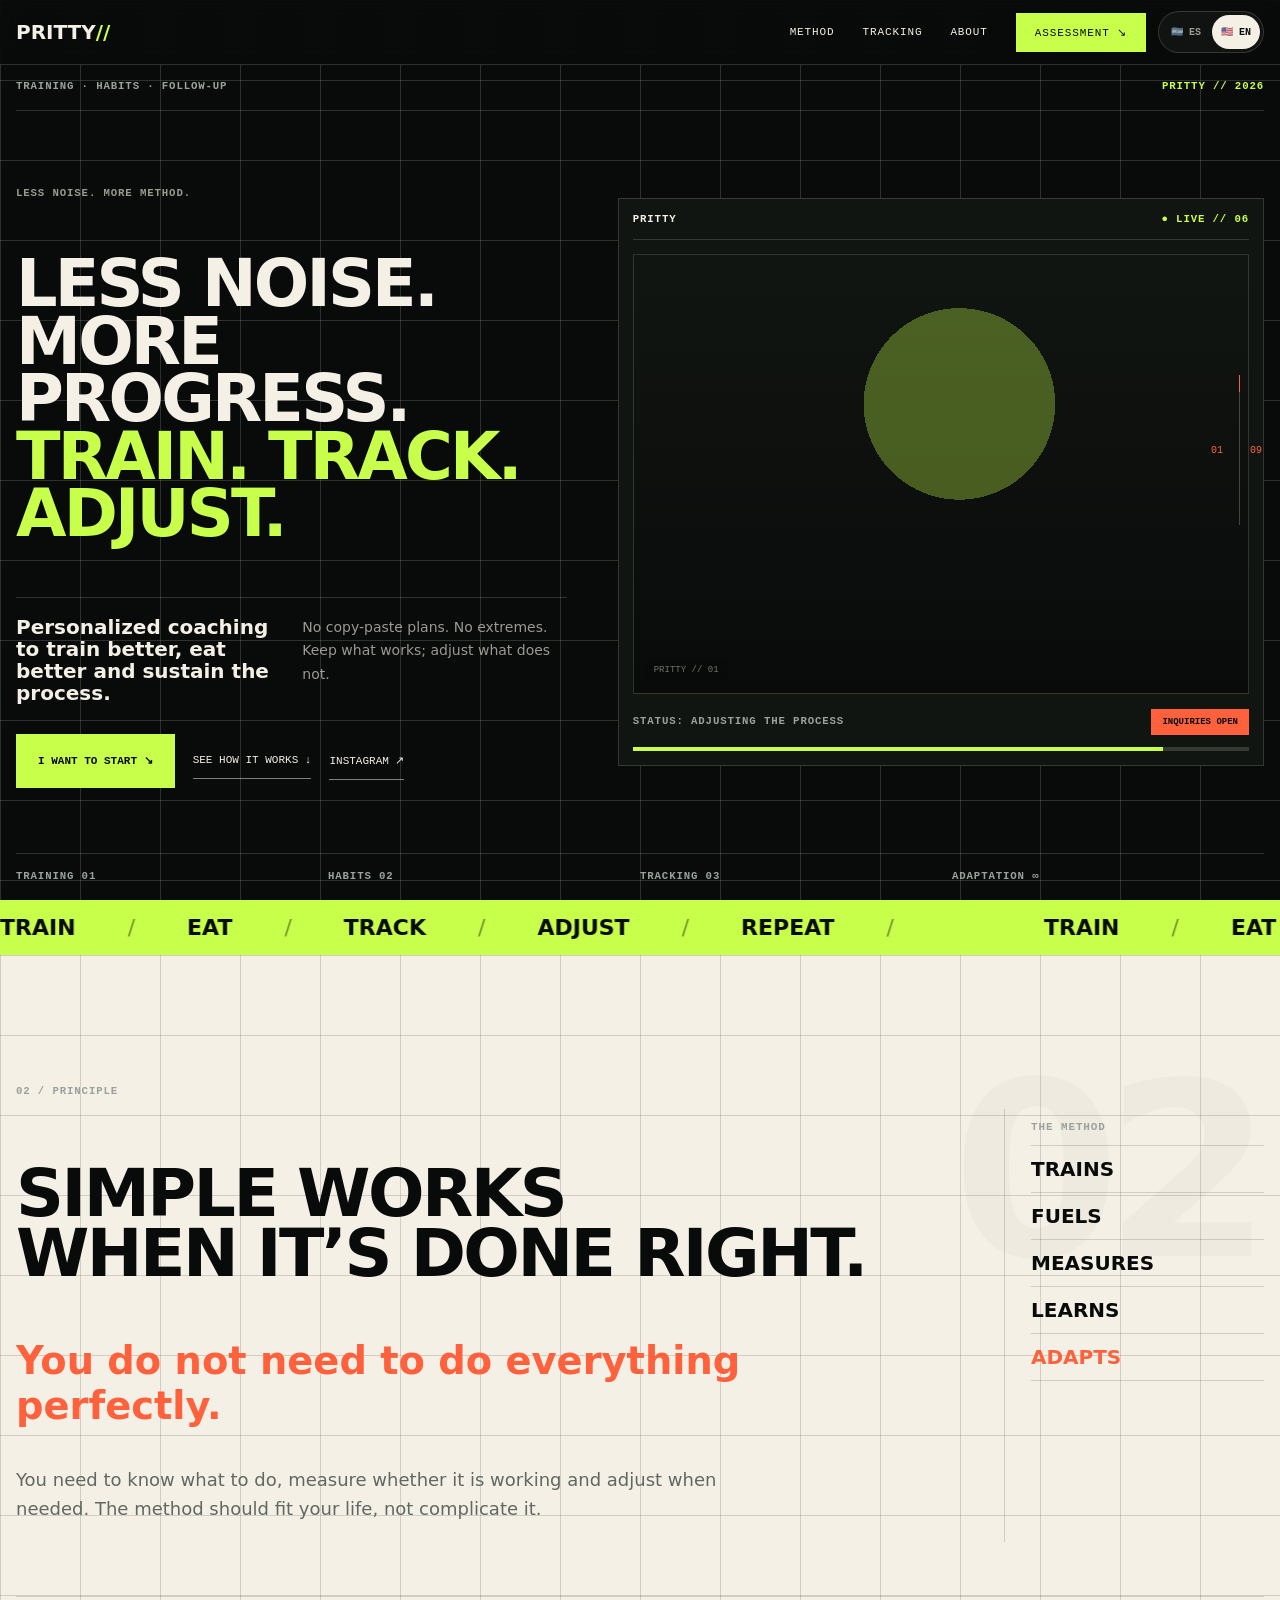
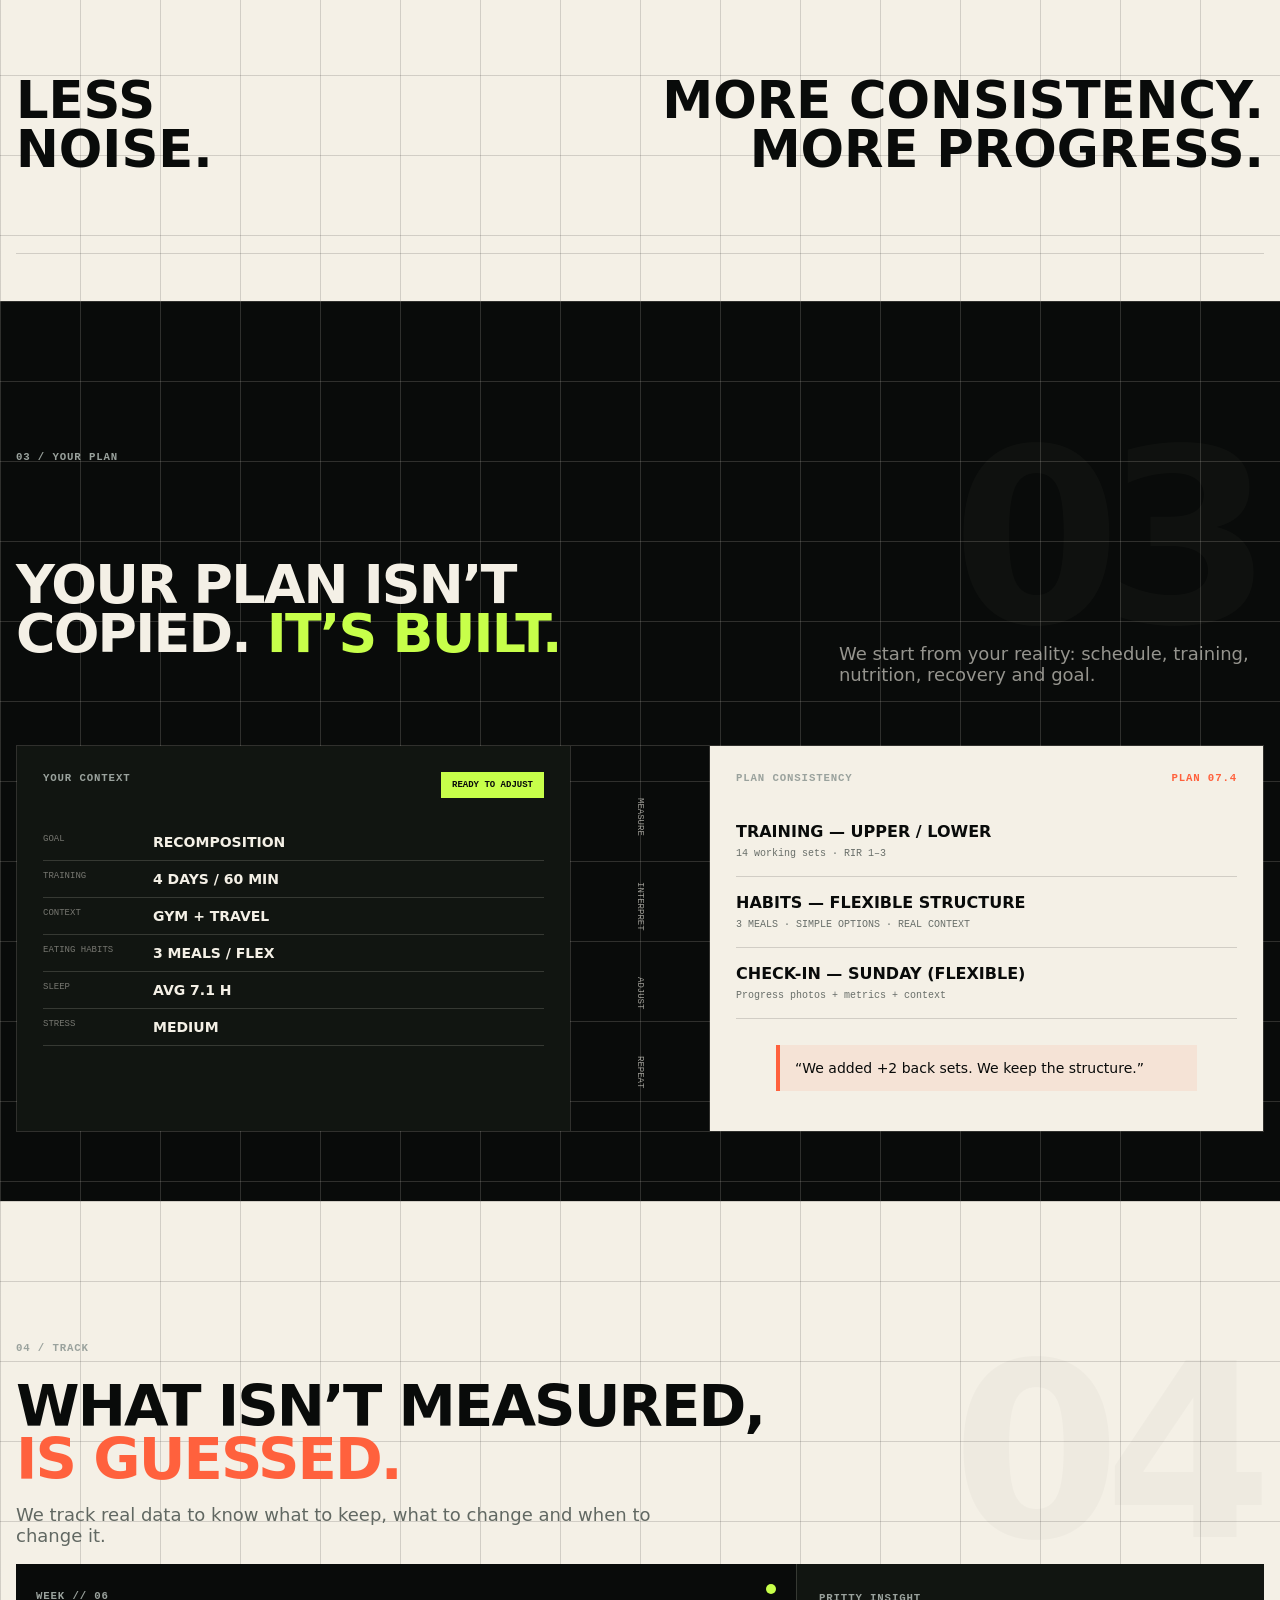
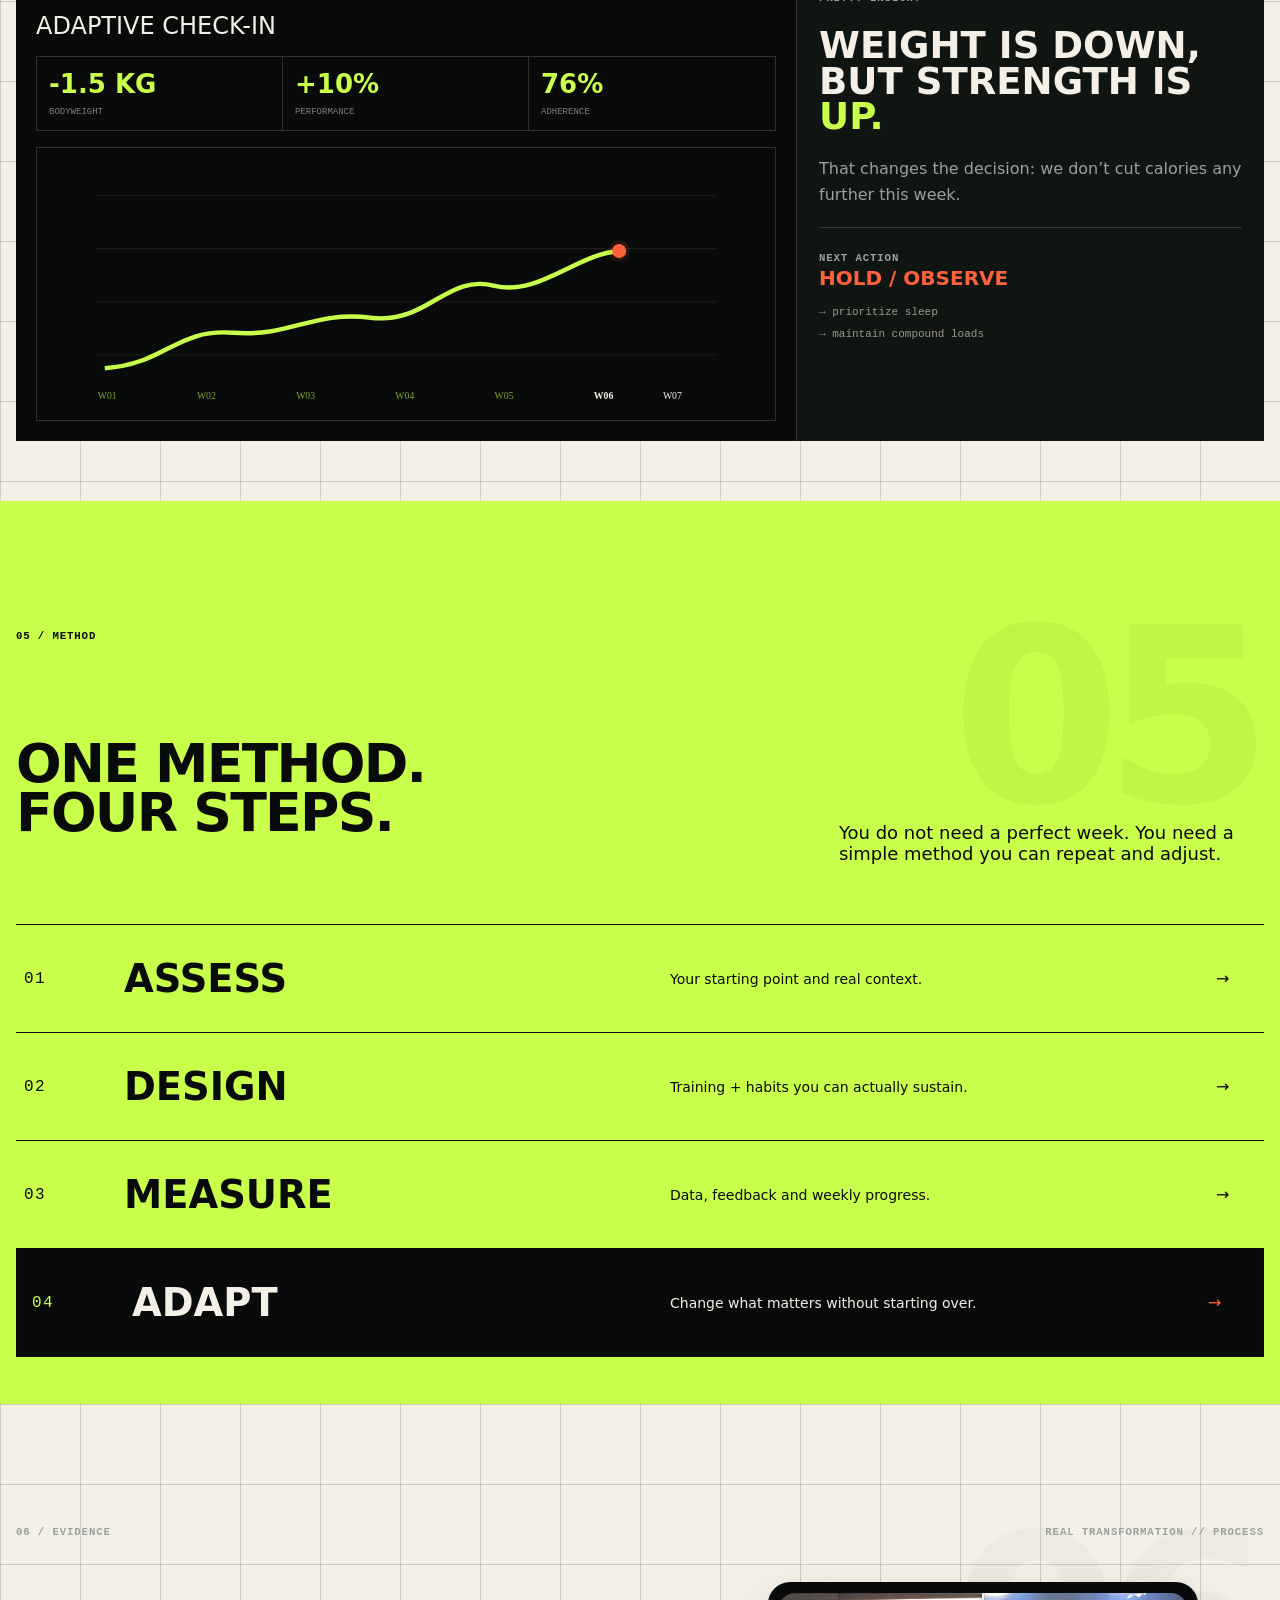
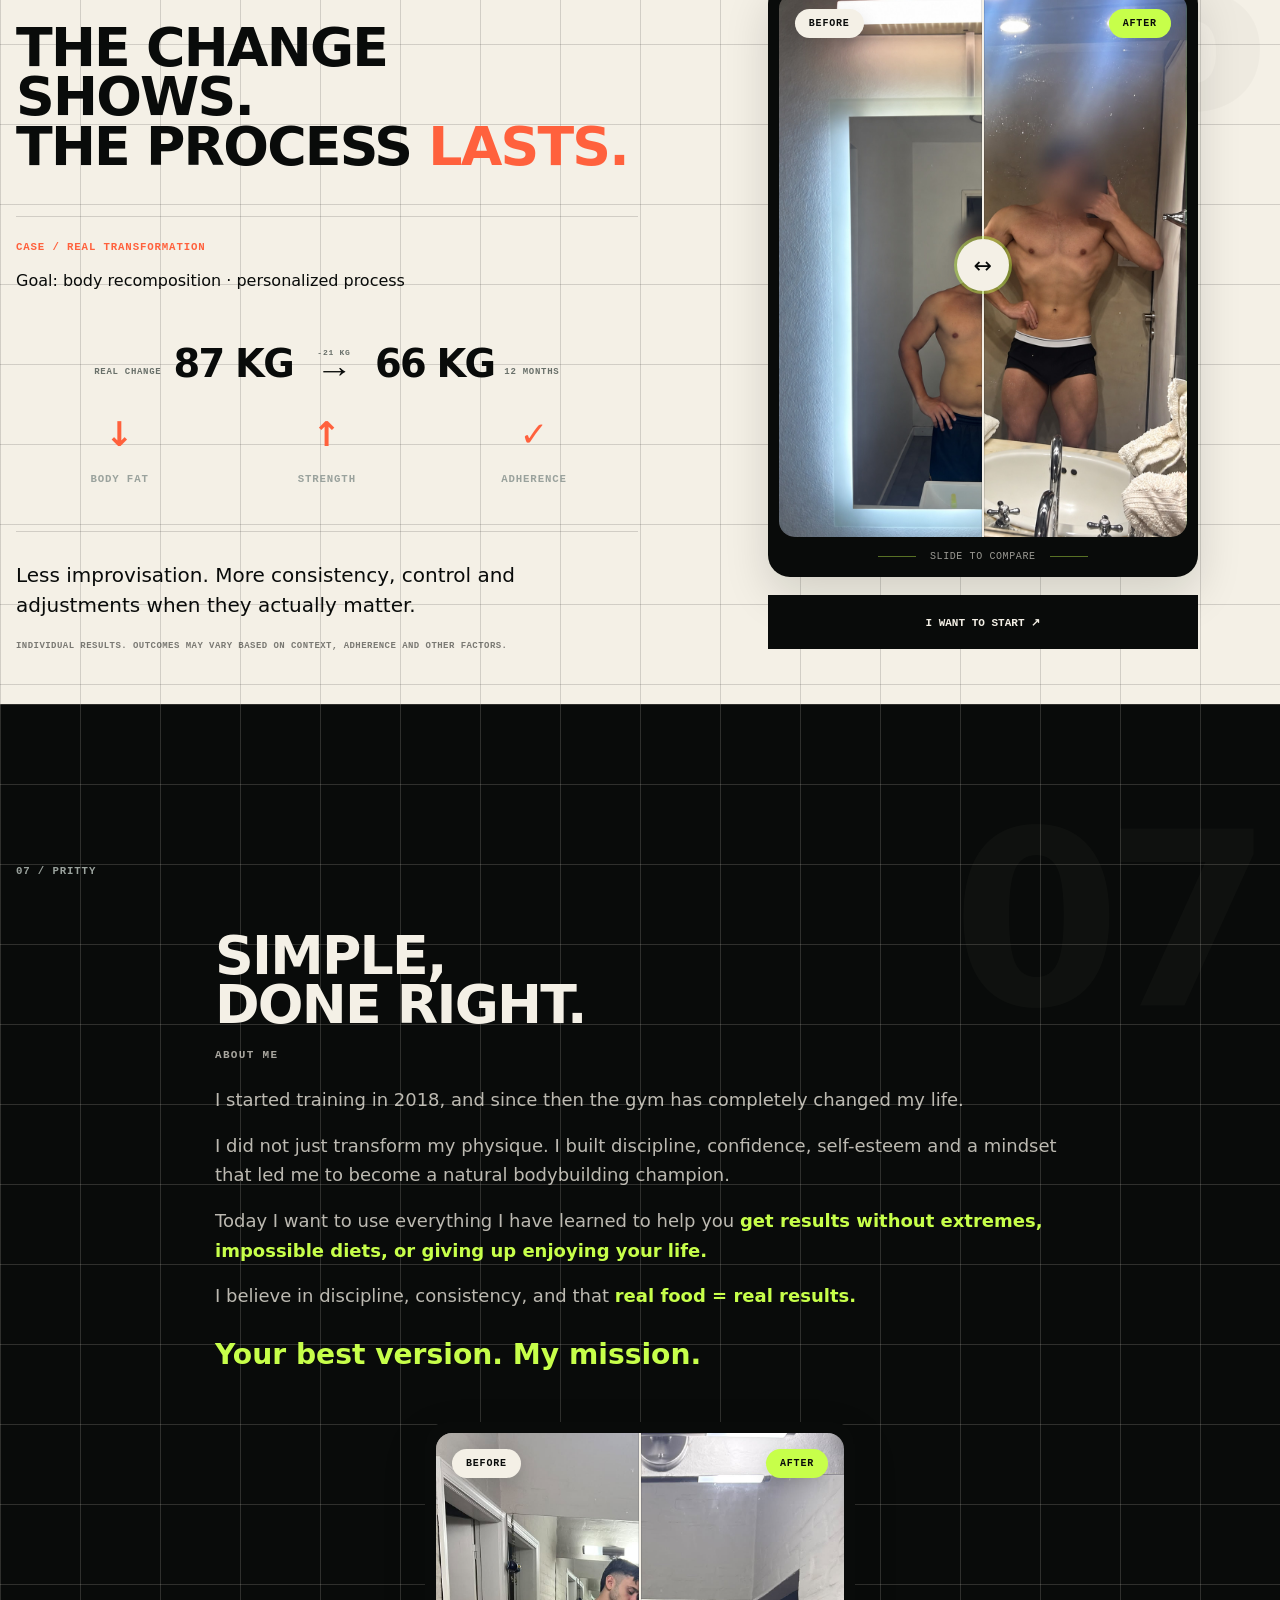
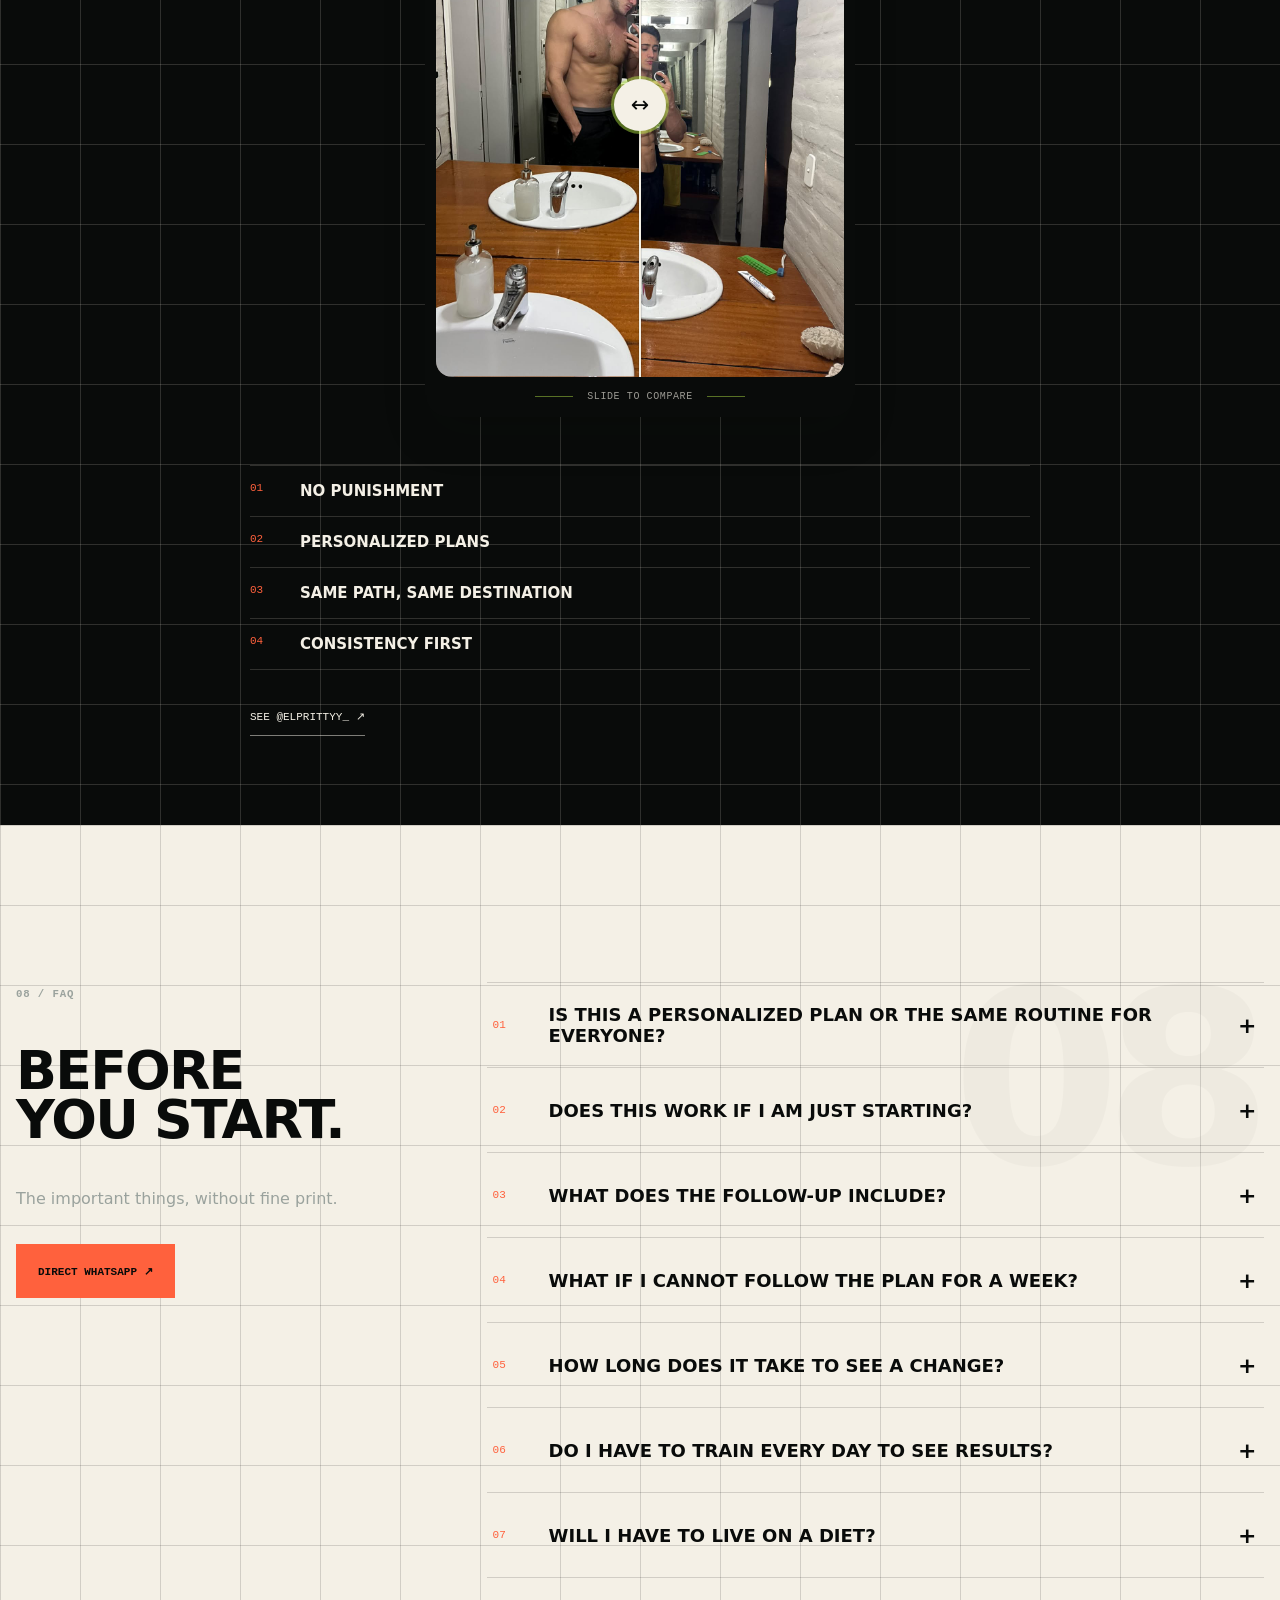
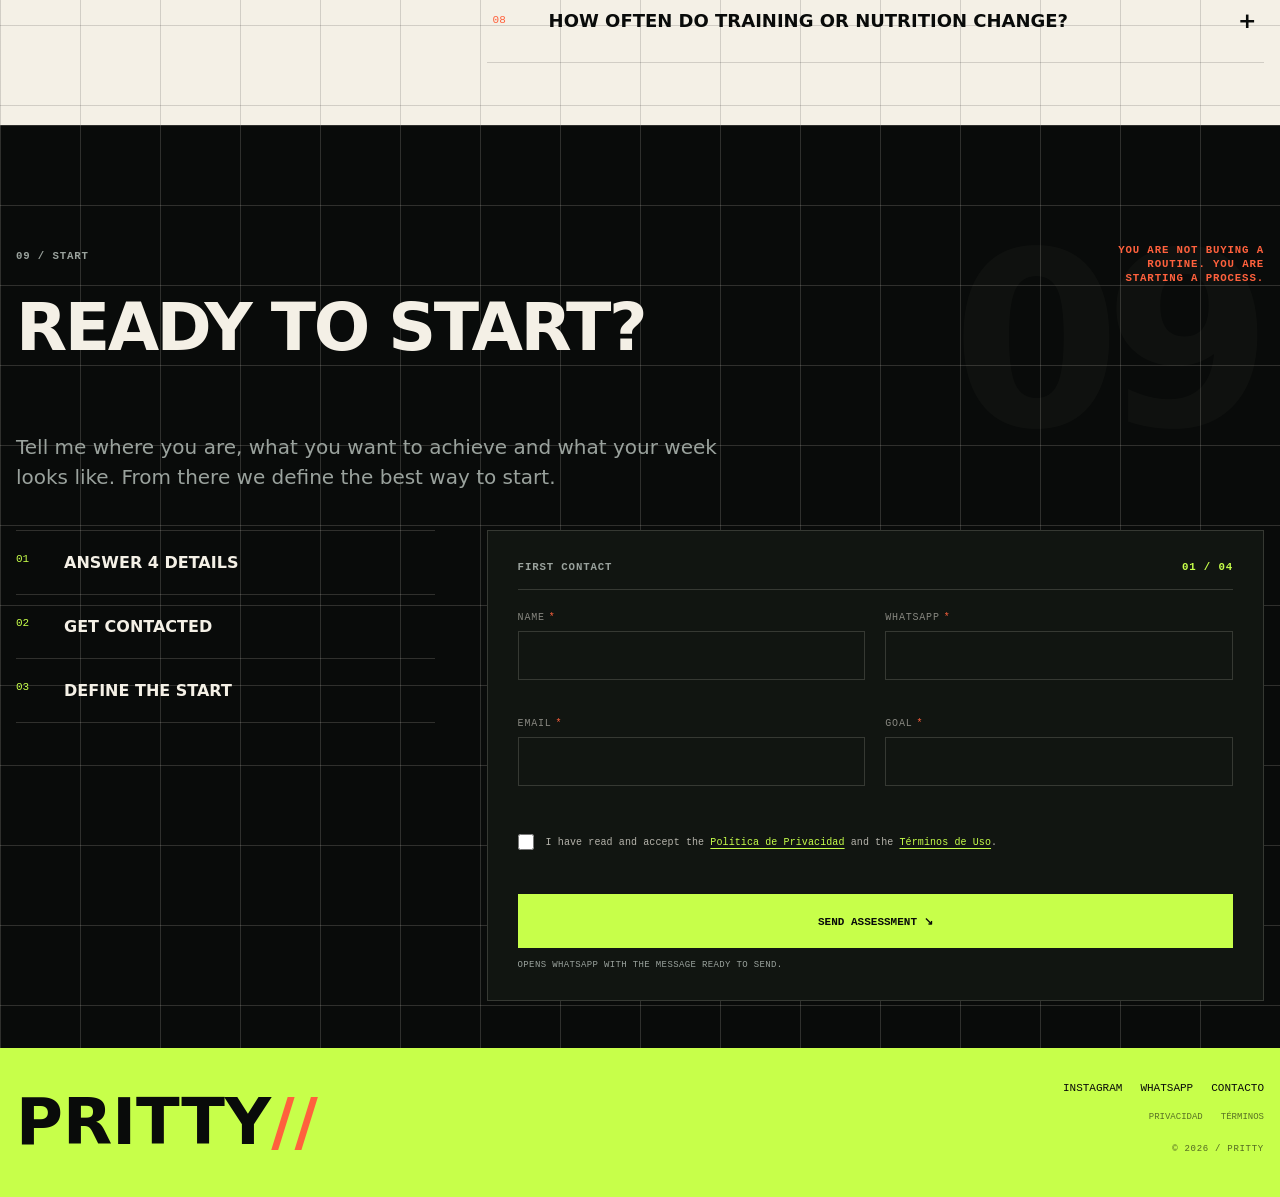
==== commit 2fcf1fec: "Restore full-resolution original JPGs for About before/after (1200x1600)" ====
--- a/index.html
+++ b/index.html
@@ -742,8 +742,8 @@
   <div class="about-photo-wrap reveal">
     <div class="compare-card about-compare-card">
       <div class="compare-stage" id="aboutCompare" style="--pos:50%">
-        <img alt="Después de la transformación de PRITTY" class="compare-img compare-after" src="about-after.webp?v=20261007-real" loading="lazy" decoding="async"/>
-        <img alt="Antes de la transformación de PRITTY" class="compare-img compare-before" src="about-before.webp?v=20261007-real" loading="lazy" decoding="async"/>
+        <img alt="Después de la transformación de PRITTY" class="compare-img compare-after" src="about-after.jpg?v=20261007-original-hq-1200" loading="lazy" decoding="async"/>
+        <img alt="Antes de la transformación de PRITTY" class="compare-img compare-before" src="about-before.jpg?v=20261007-original-hq-1200" loading="lazy" decoding="async"/>
         <span class="compare-label compare-label-before" data-i18n="evidence.before">ANTES</span>
         <span class="compare-label compare-label-after" data-i18n="evidence.after">DESPUÉS</span>
         <span class="compare-divider" aria-hidden="true"></span>
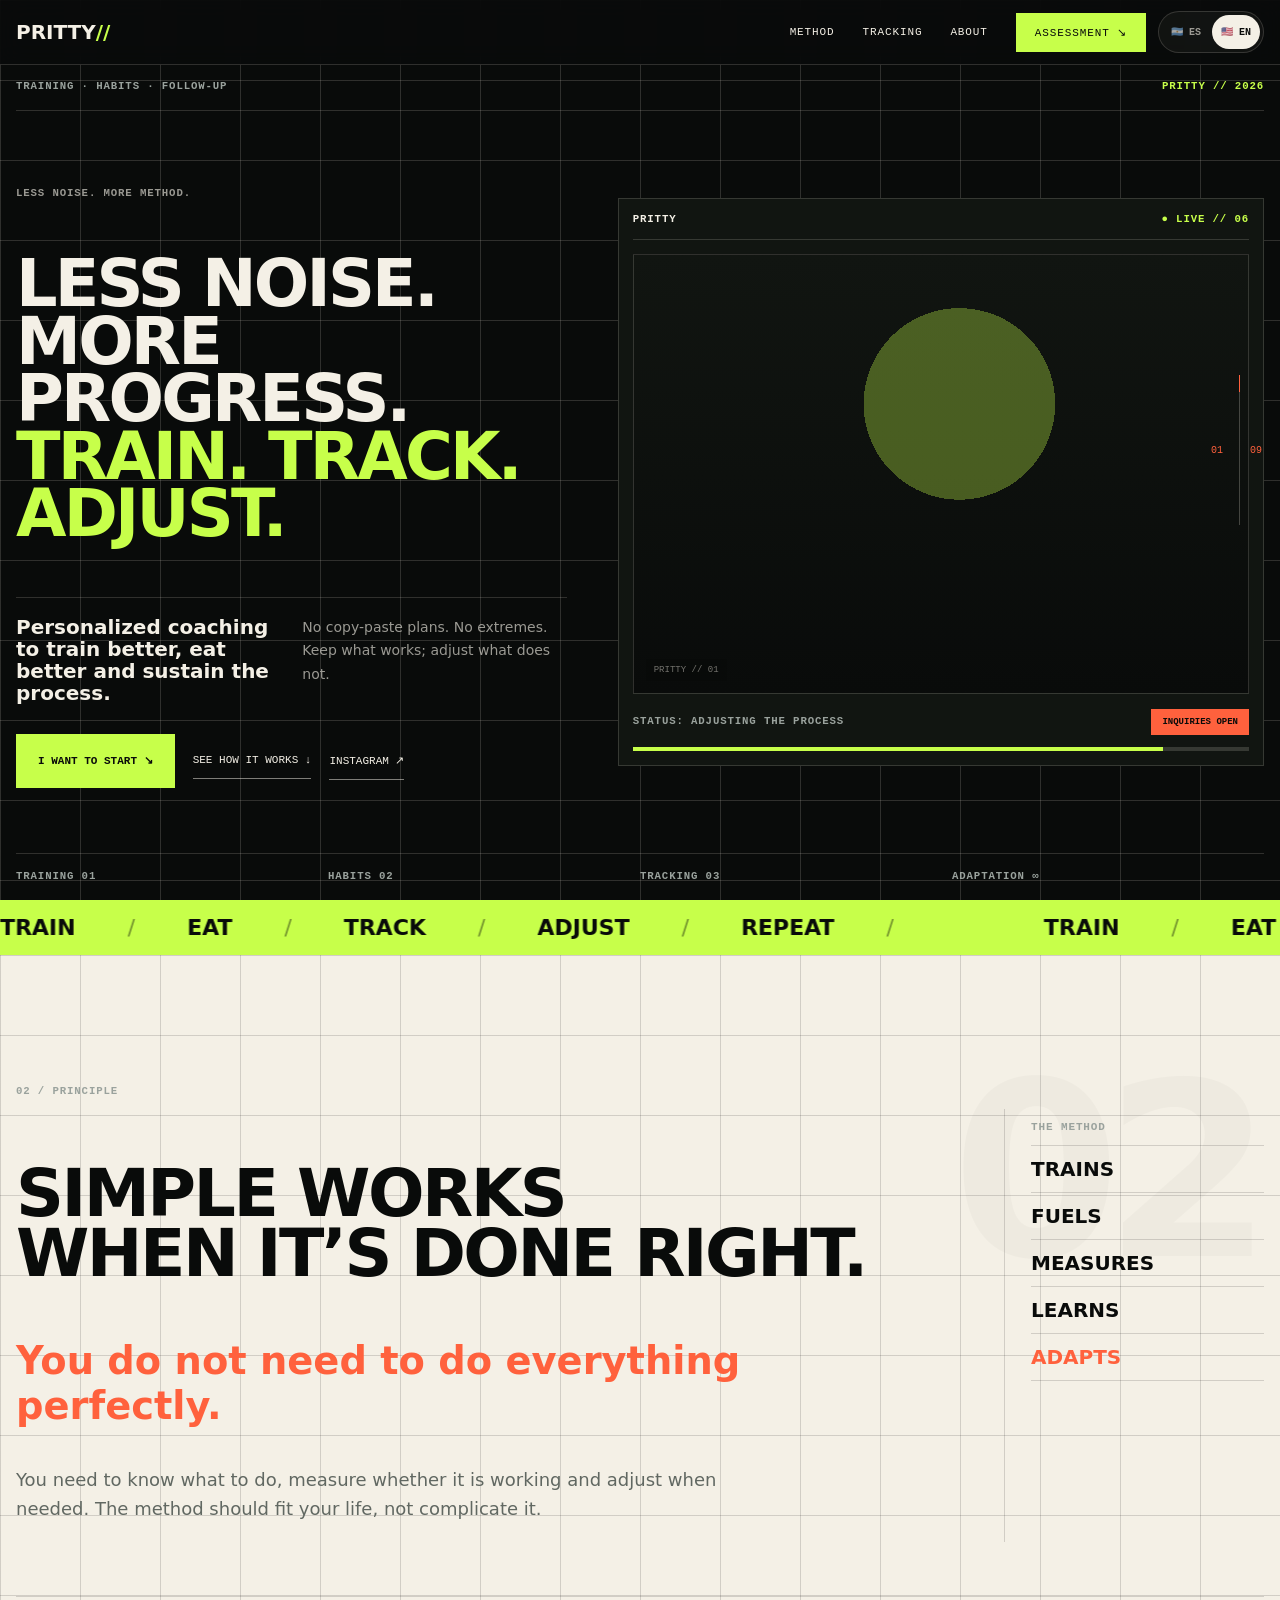
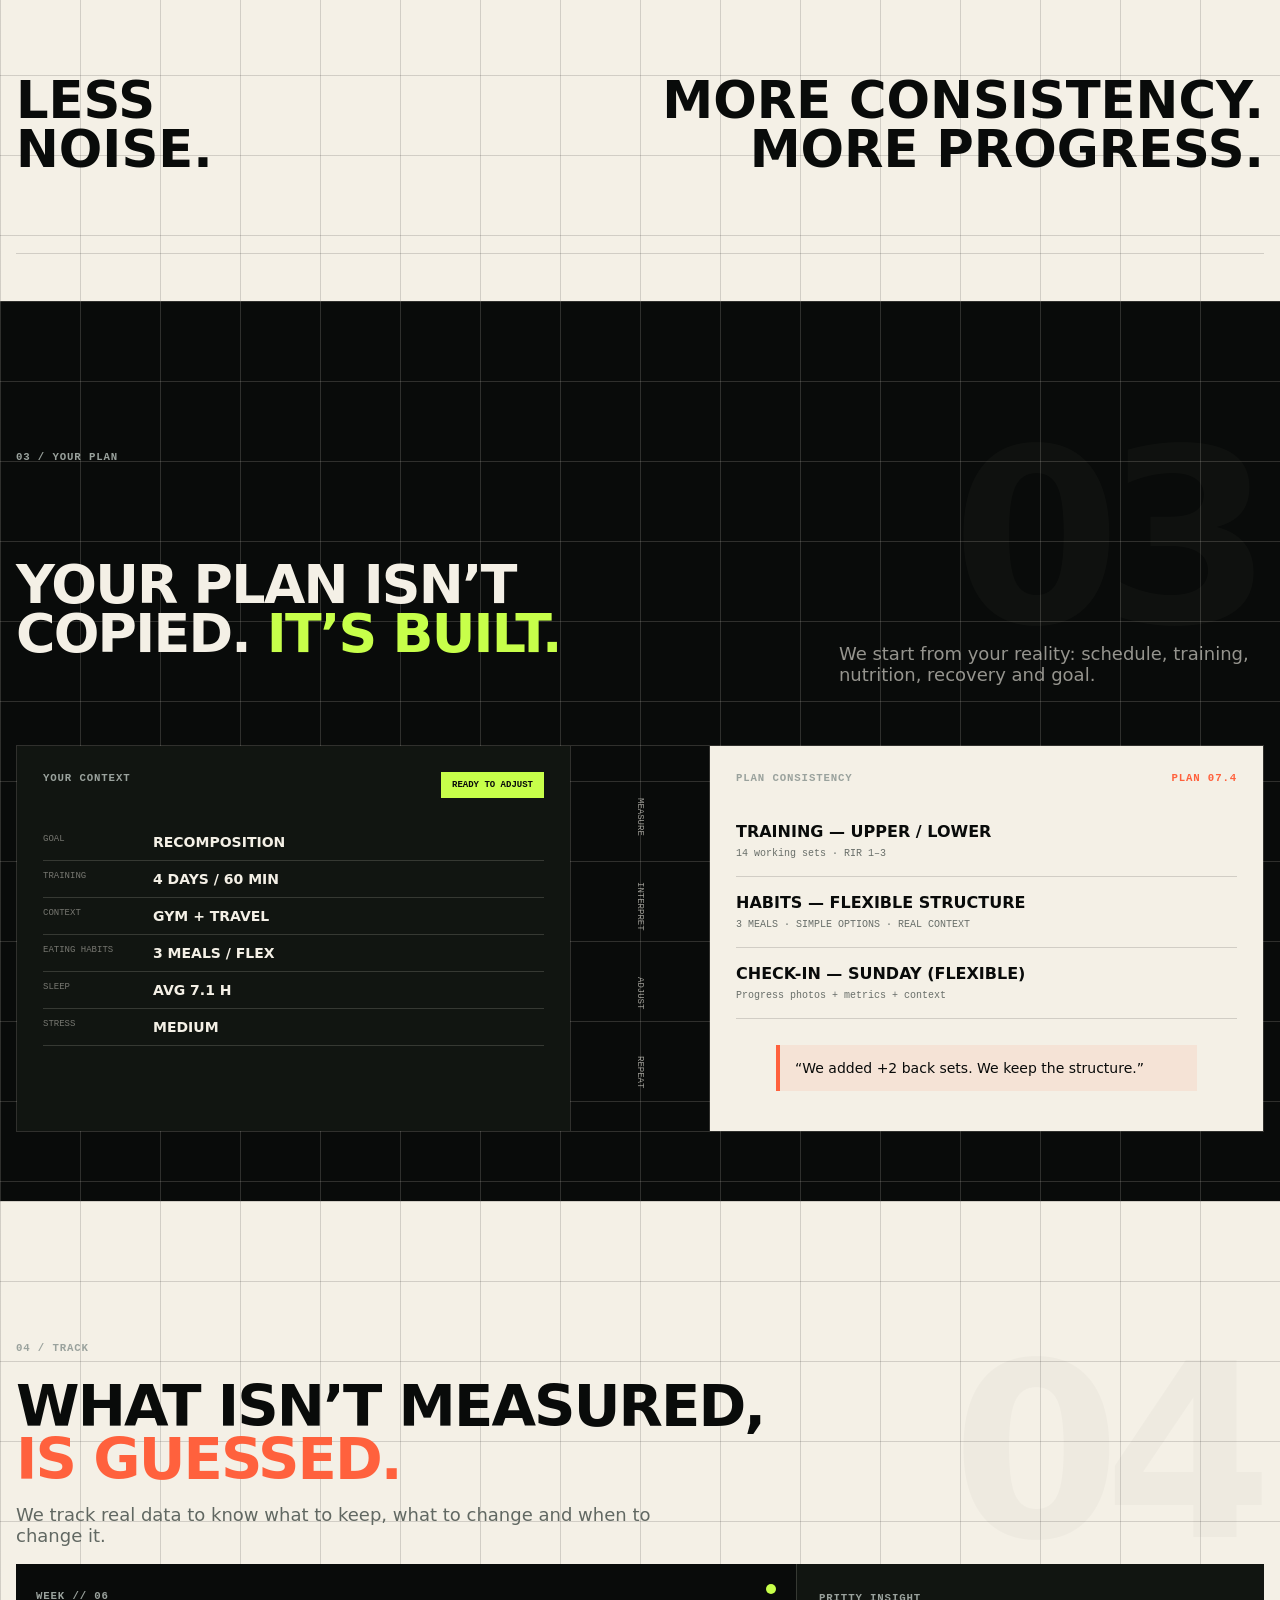
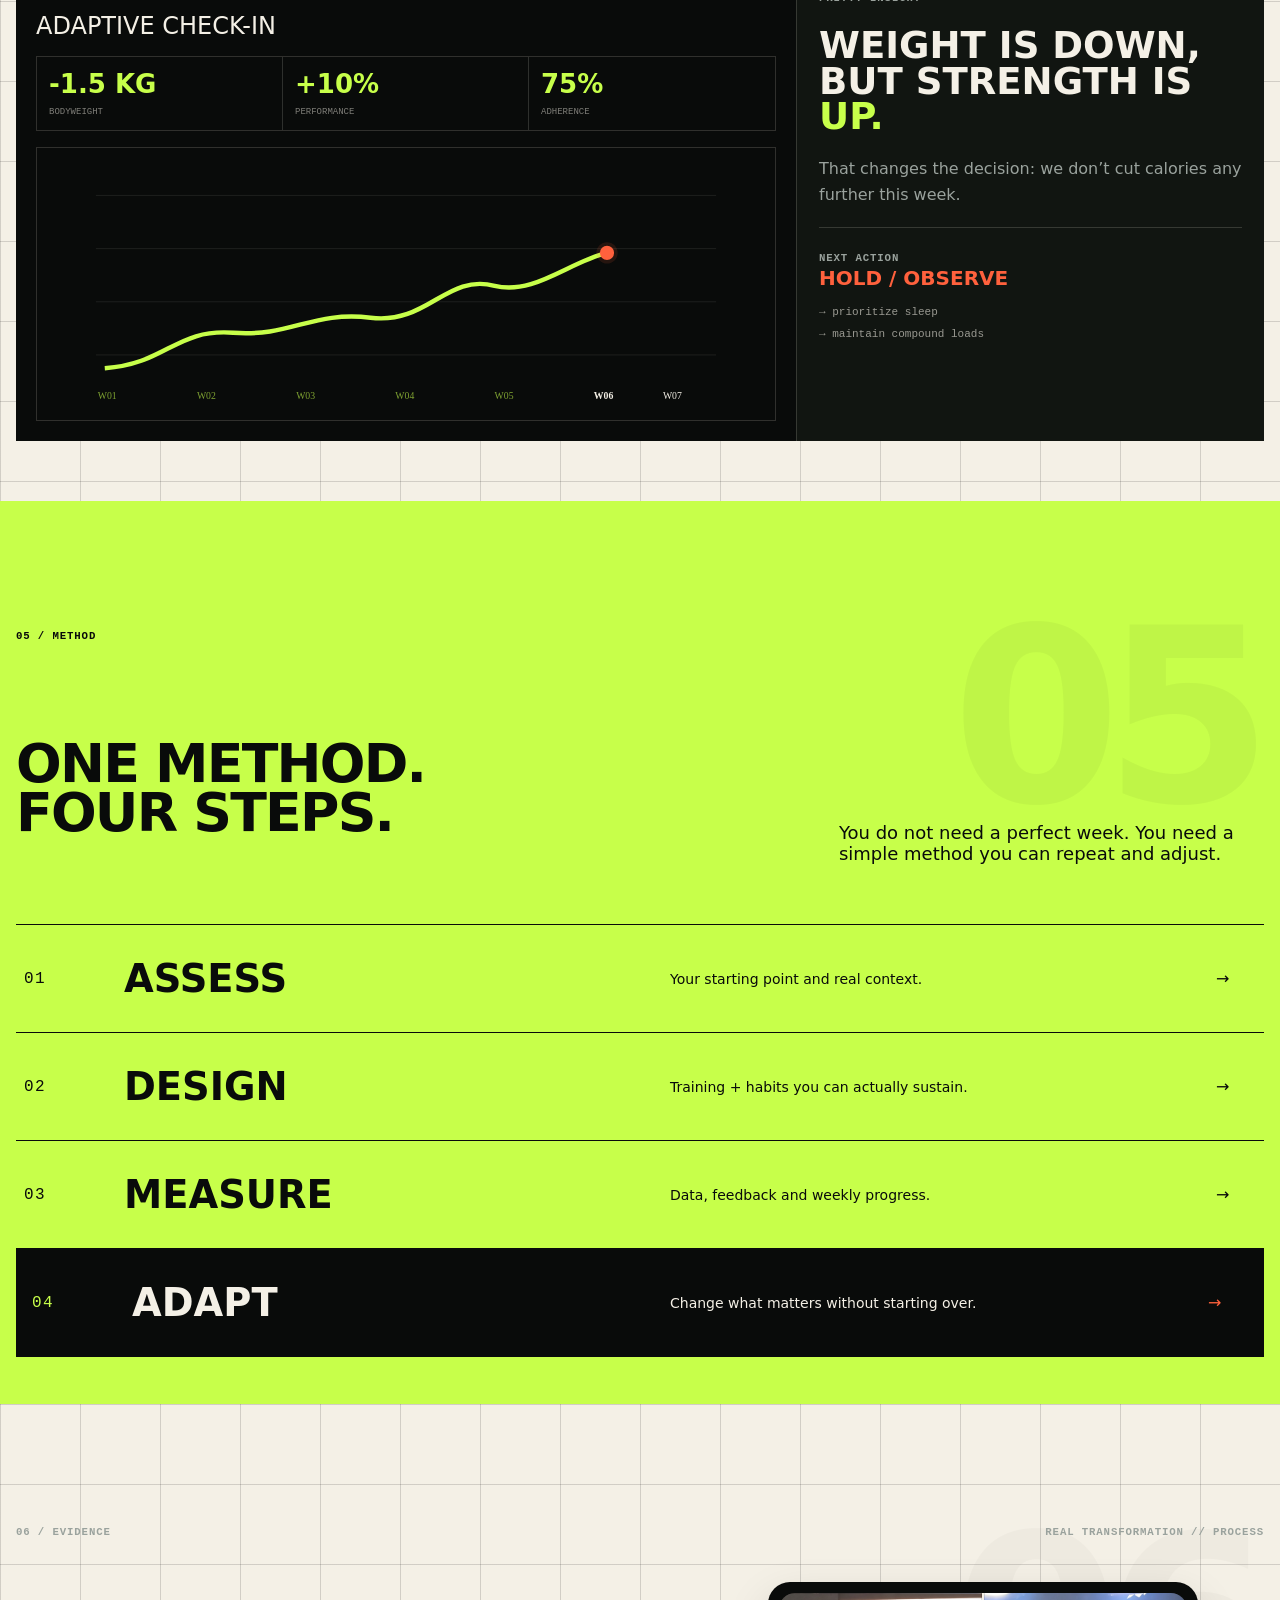
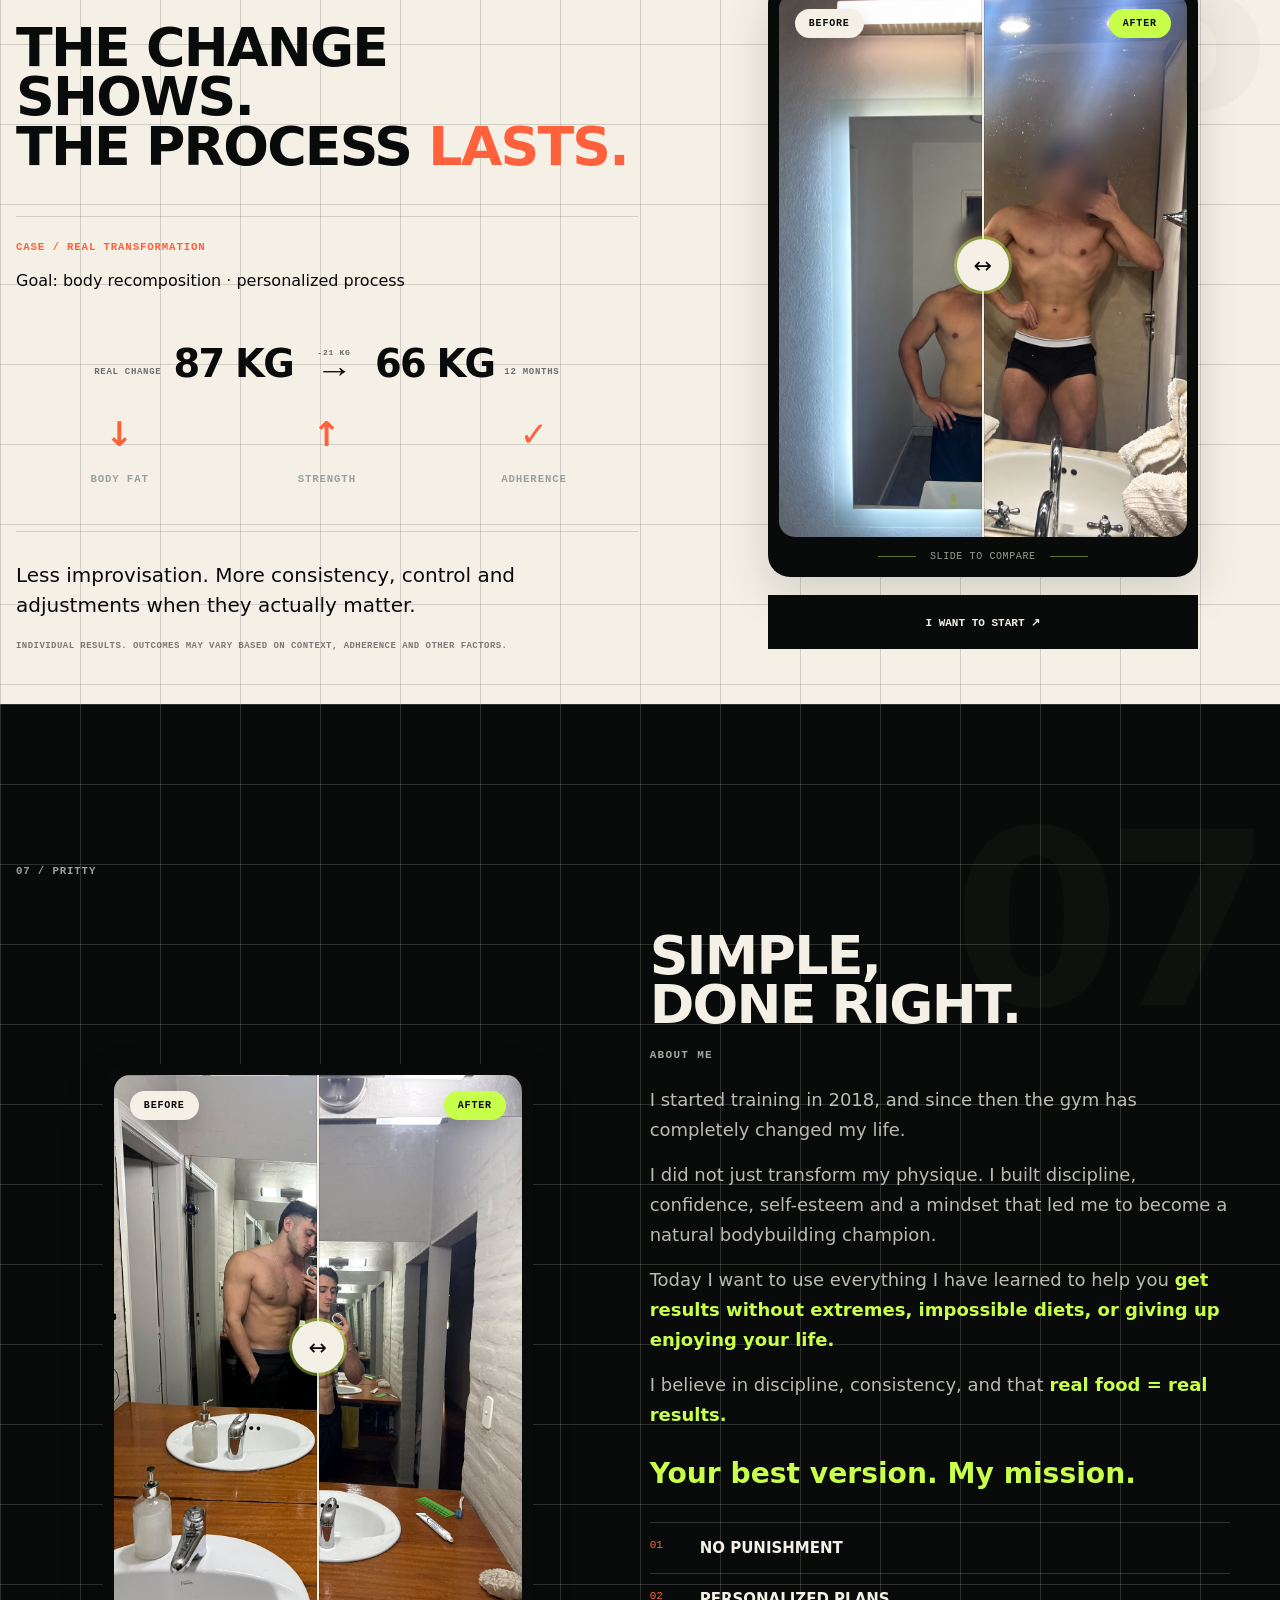
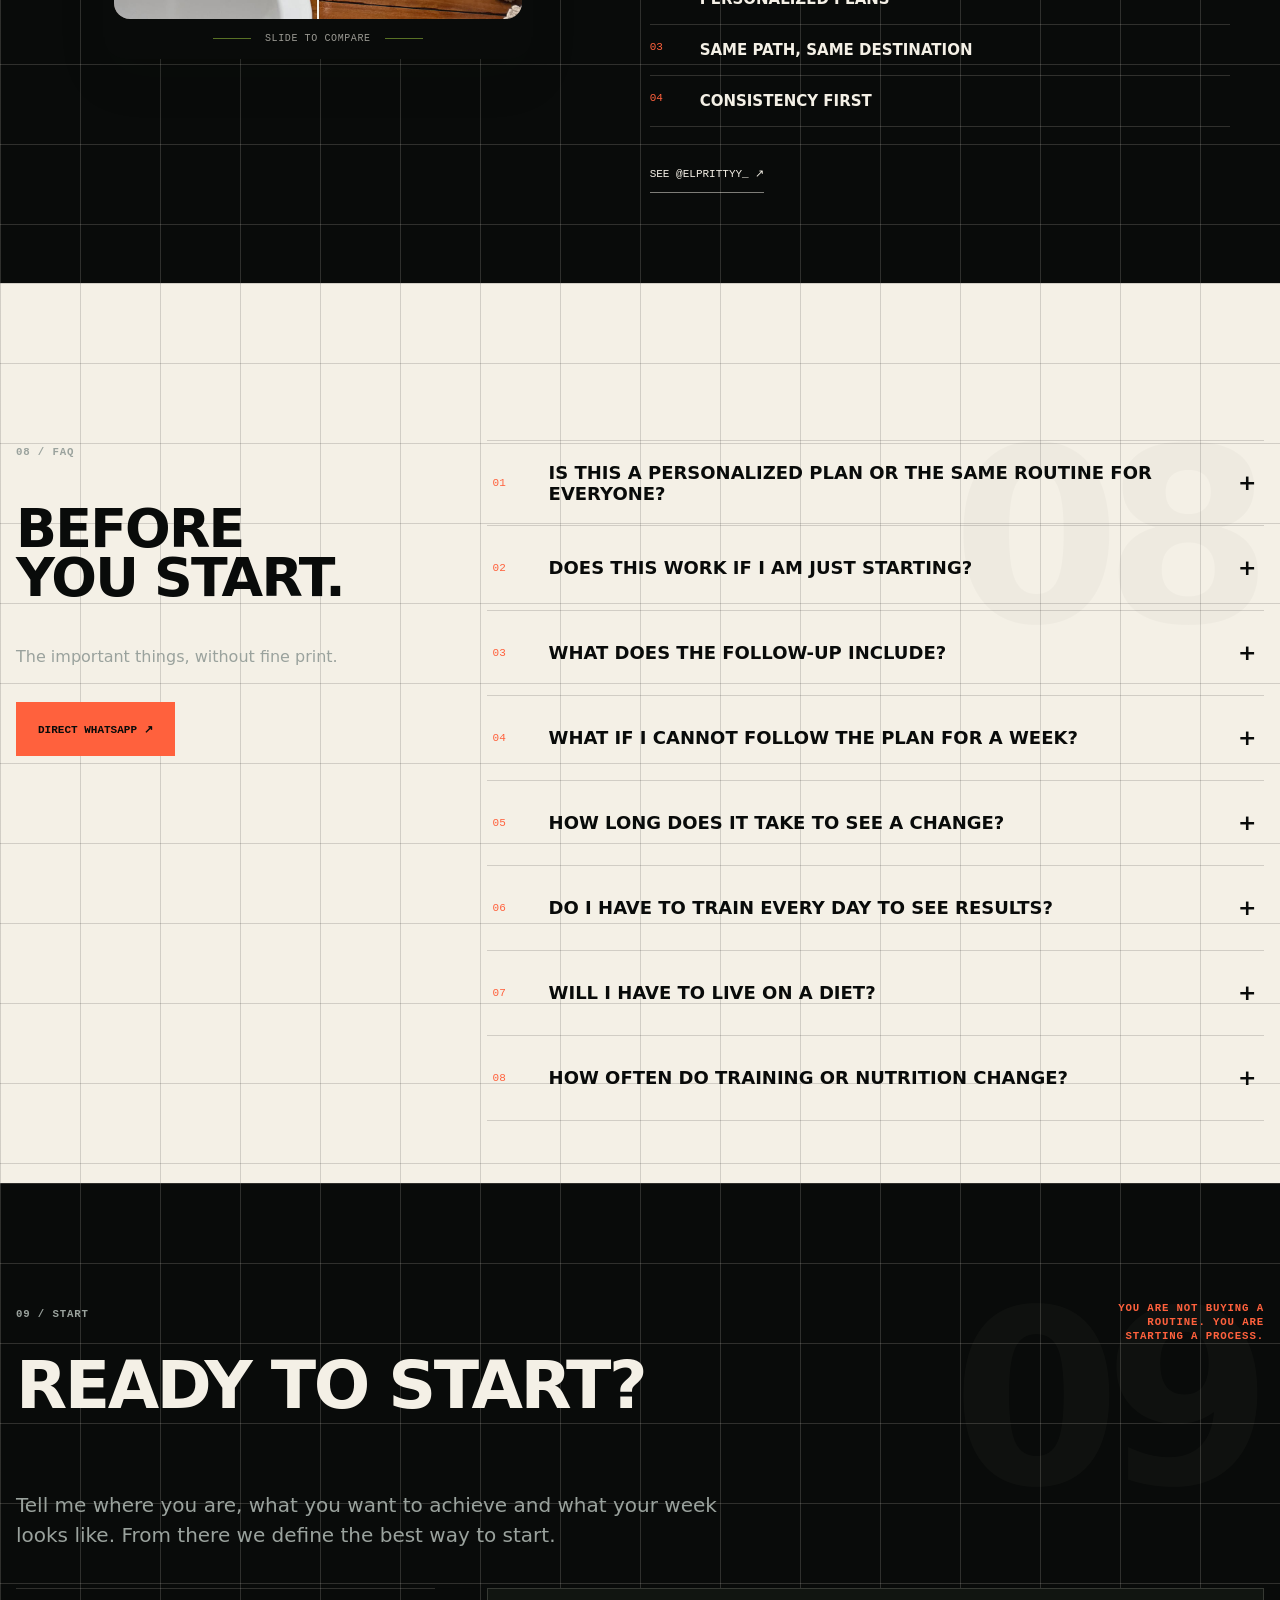
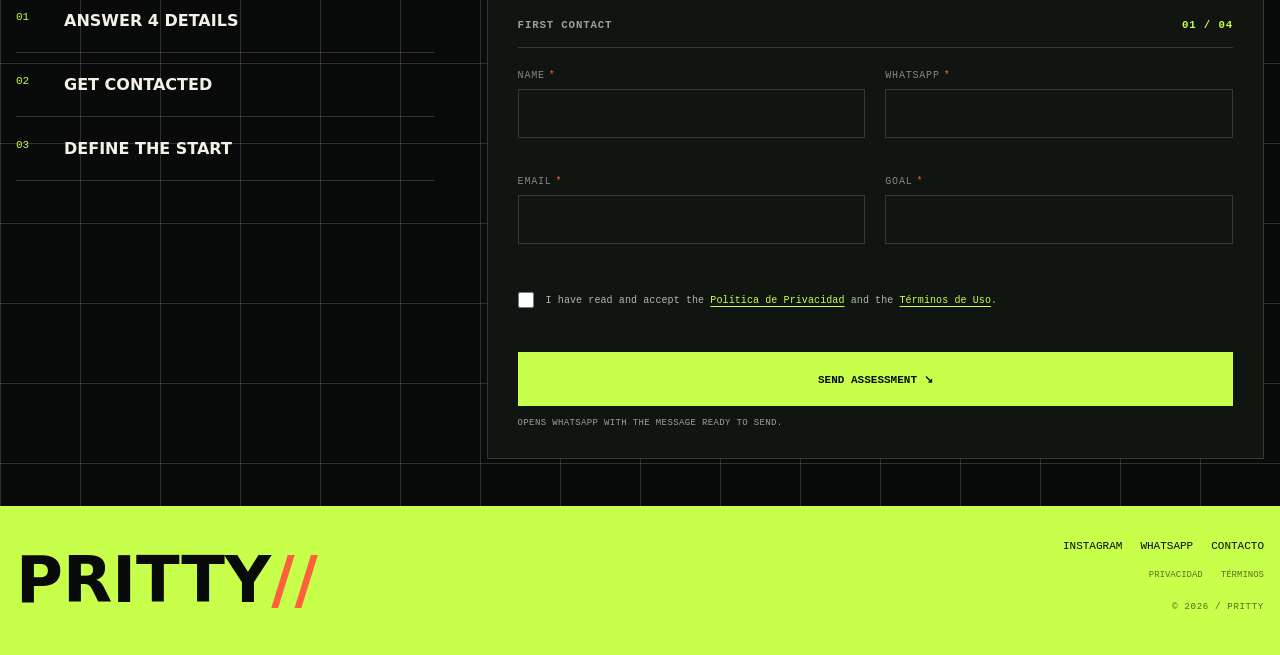
==== commit f3dec82c: "Restore desktop About layout with comparison on left and story with principles on right" ====
--- a/index.html
+++ b/index.html
@@ -654,24 +654,26 @@
       .case-result-label,.case-result-time,.case-weight-delta{font-size:8px}
     }
 
-    /* About 07: texto -> comparador -> principios, consistente en todos los tamaños */
+    /* About 07: desktop foto izquierda / historia y principios derecha; mobile historia -> foto -> principios */
     #about .section-inner{padding-top:clamp(56px,7vw,90px);padding-bottom:clamp(60px,7vw,90px)}
-    #about .about-flow{width:min(100%,910px);margin:clamp(26px,4vw,52px) auto 0;display:flex;flex-direction:column;align-items:center;gap:clamp(28px,4vw,48px)}
-    #about .about-story{width:100%;max-width:850px}
+    #about .about-flow{width:min(100%,1180px);margin:clamp(26px,4vw,52px) auto 0;display:grid;grid-template-columns:minmax(0,.96fr) minmax(0,1.04fr);grid-template-areas:"photo story" "photo values";column-gap:clamp(34px,5vw,84px);row-gap:clamp(14px,2.4vw,30px);align-items:start}
+    #about .about-story{grid-area:story;width:100%;max-width:640px;align-self:end}
     #about .about-story>.display-md{display:block!important;margin:0 0 18px!important}
     #about .about-story-kicker{margin:0 0 22px;font:700 11px/1.4 "IBM Plex Mono",monospace;letter-spacing:.12em;color:rgba(244,240,230,.68)}
     #about .about-story-copy{width:100%;max-width:850px}
     #about .about-story-copy p{margin:0 0 16px;font-size:clamp(16px,1.5vw,18px);line-height:1.65;color:rgba(244,240,230,.76)}
     #about .about-story-copy .lime{color:var(--lime);font-weight:650}
     #about .about-story-copy .about-mission{margin:26px 0 0;color:var(--lime);font-size:clamp(22px,2.2vw,29px);font-weight:750;line-height:1.3}
-    #about .about-photo-wrap{width:100%;display:flex;justify-content:center}
+    #about .about-photo-wrap{grid-area:photo;width:100%;display:flex;justify-content:center;align-self:center}
     #about .about-compare-card{width:min(100%,430px);margin:0 auto}
-    #about .about-values{width:min(100%,780px)}
+    #about .about-values{grid-area:values;width:100%;max-width:640px;align-self:start}
     #about .about-values .principles{margin-top:0}
     #about .about-values .principles div{grid-template-columns:50px minmax(0,1fr);padding:16px 0}
     #about .about-values>.secondary{display:inline-block;margin-top:28px}
     @media(max-width:900px){
-      #about .about-flow{gap:30px;margin-top:26px}
+      #about .about-flow{display:flex;flex-direction:column;align-items:center;gap:30px;margin-top:26px}
+      #about .about-story{max-width:850px}
+      #about .about-values{max-width:780px}
       #about .about-story>.display-md{font-size:clamp(42px,9vw,66px)!important}
       #about .about-compare-card{width:min(100%,430px)!important}
     }
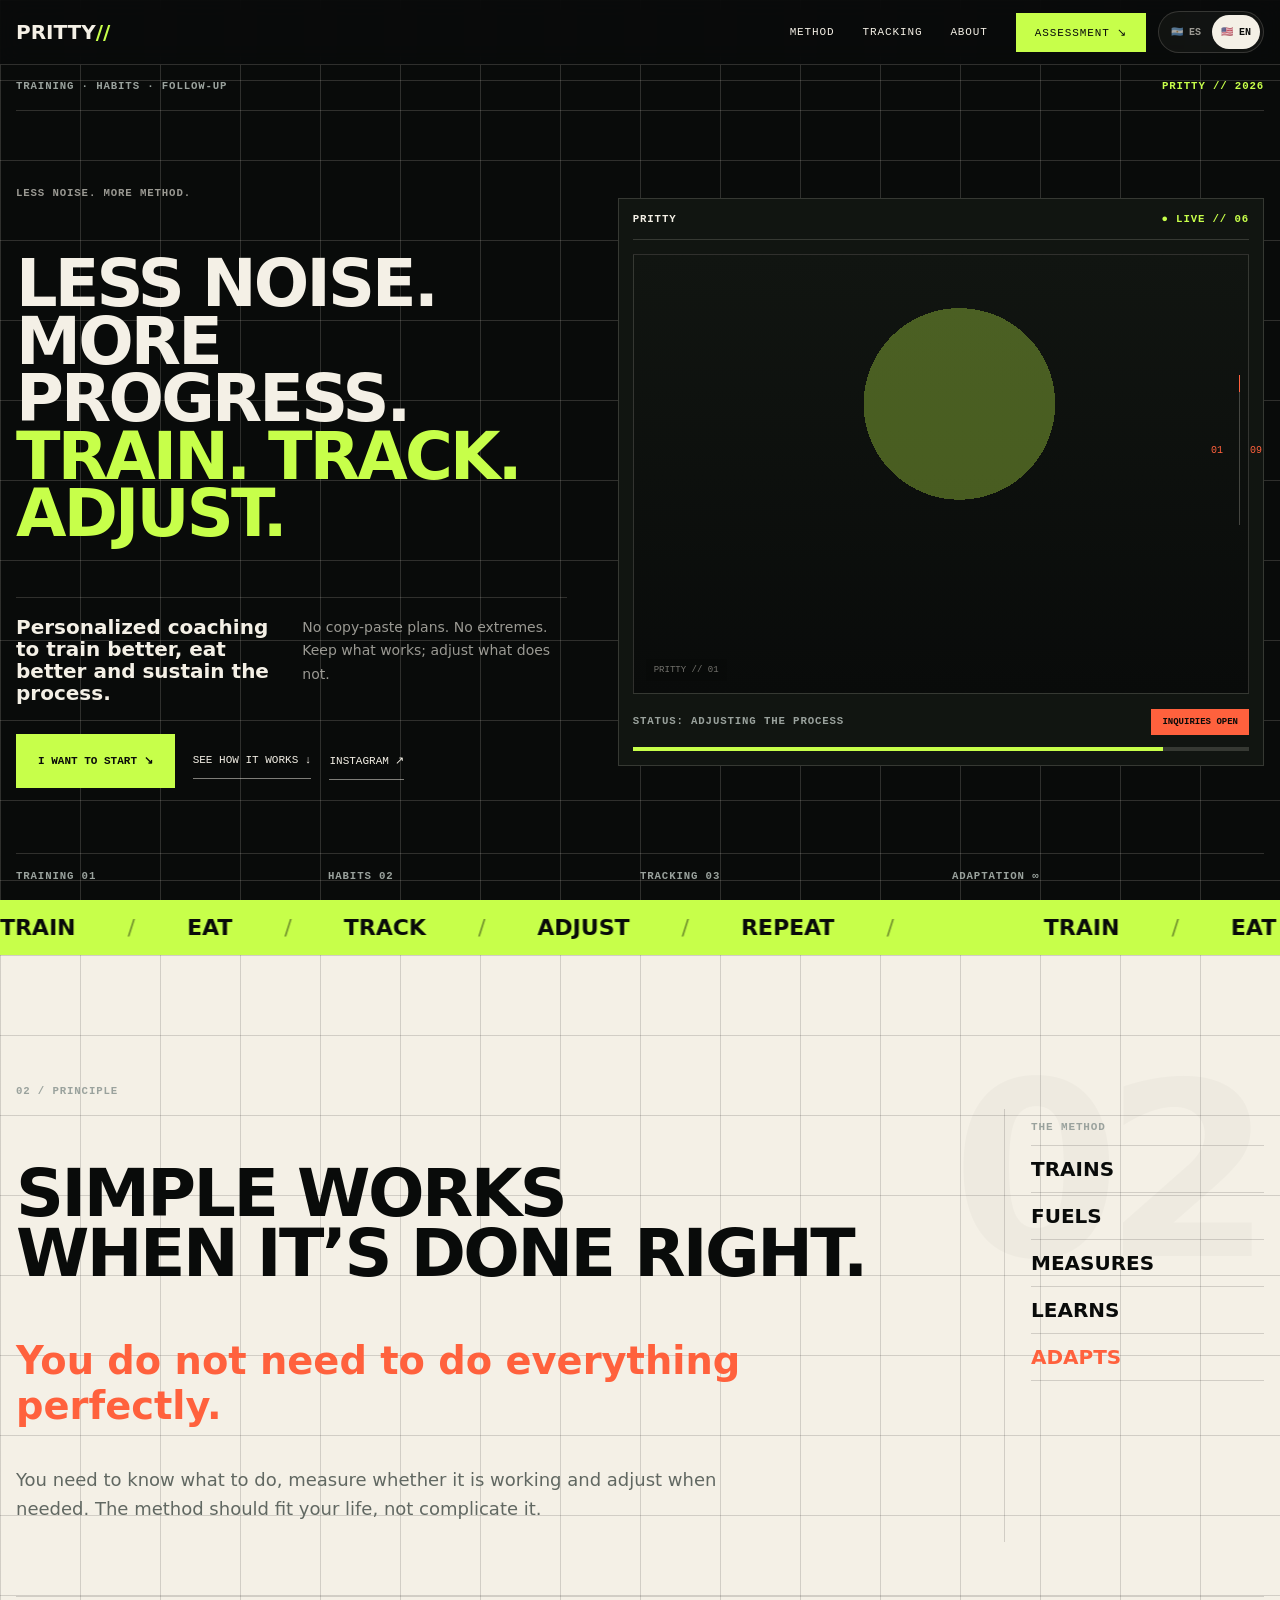
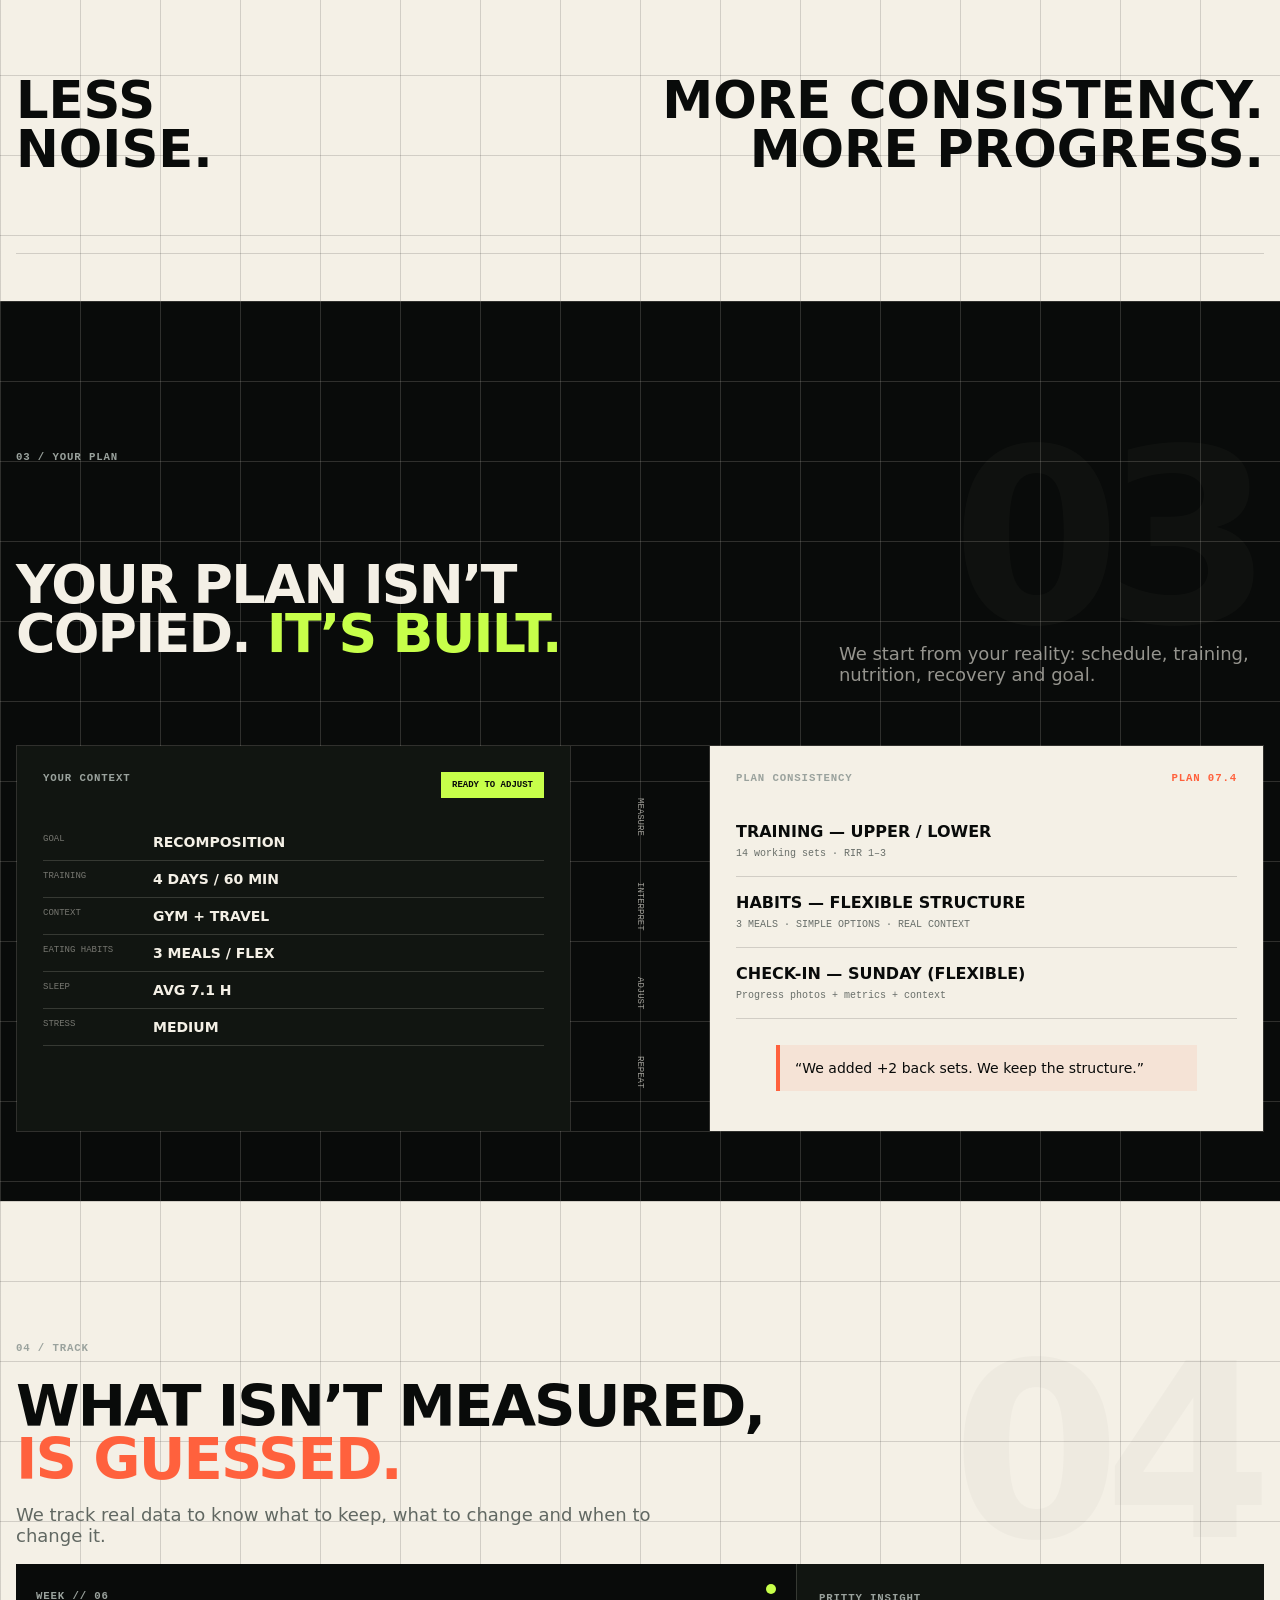
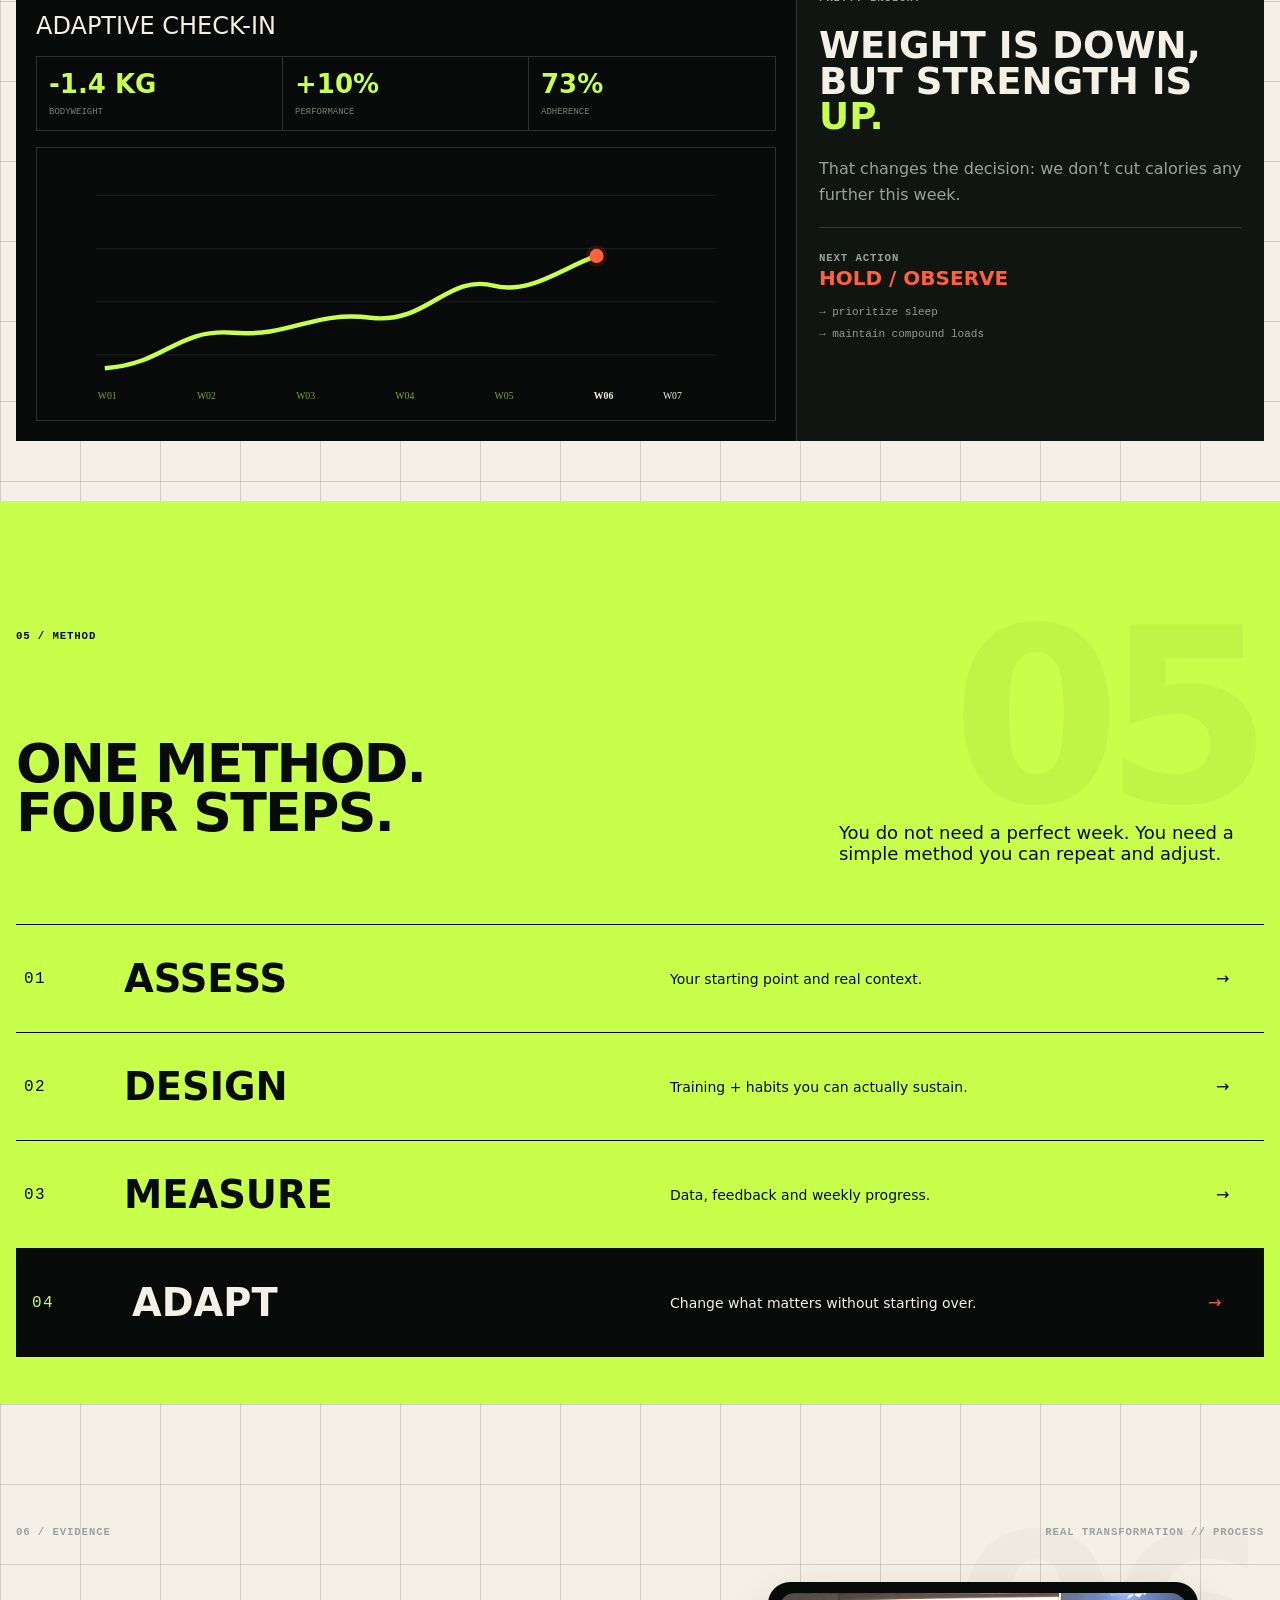
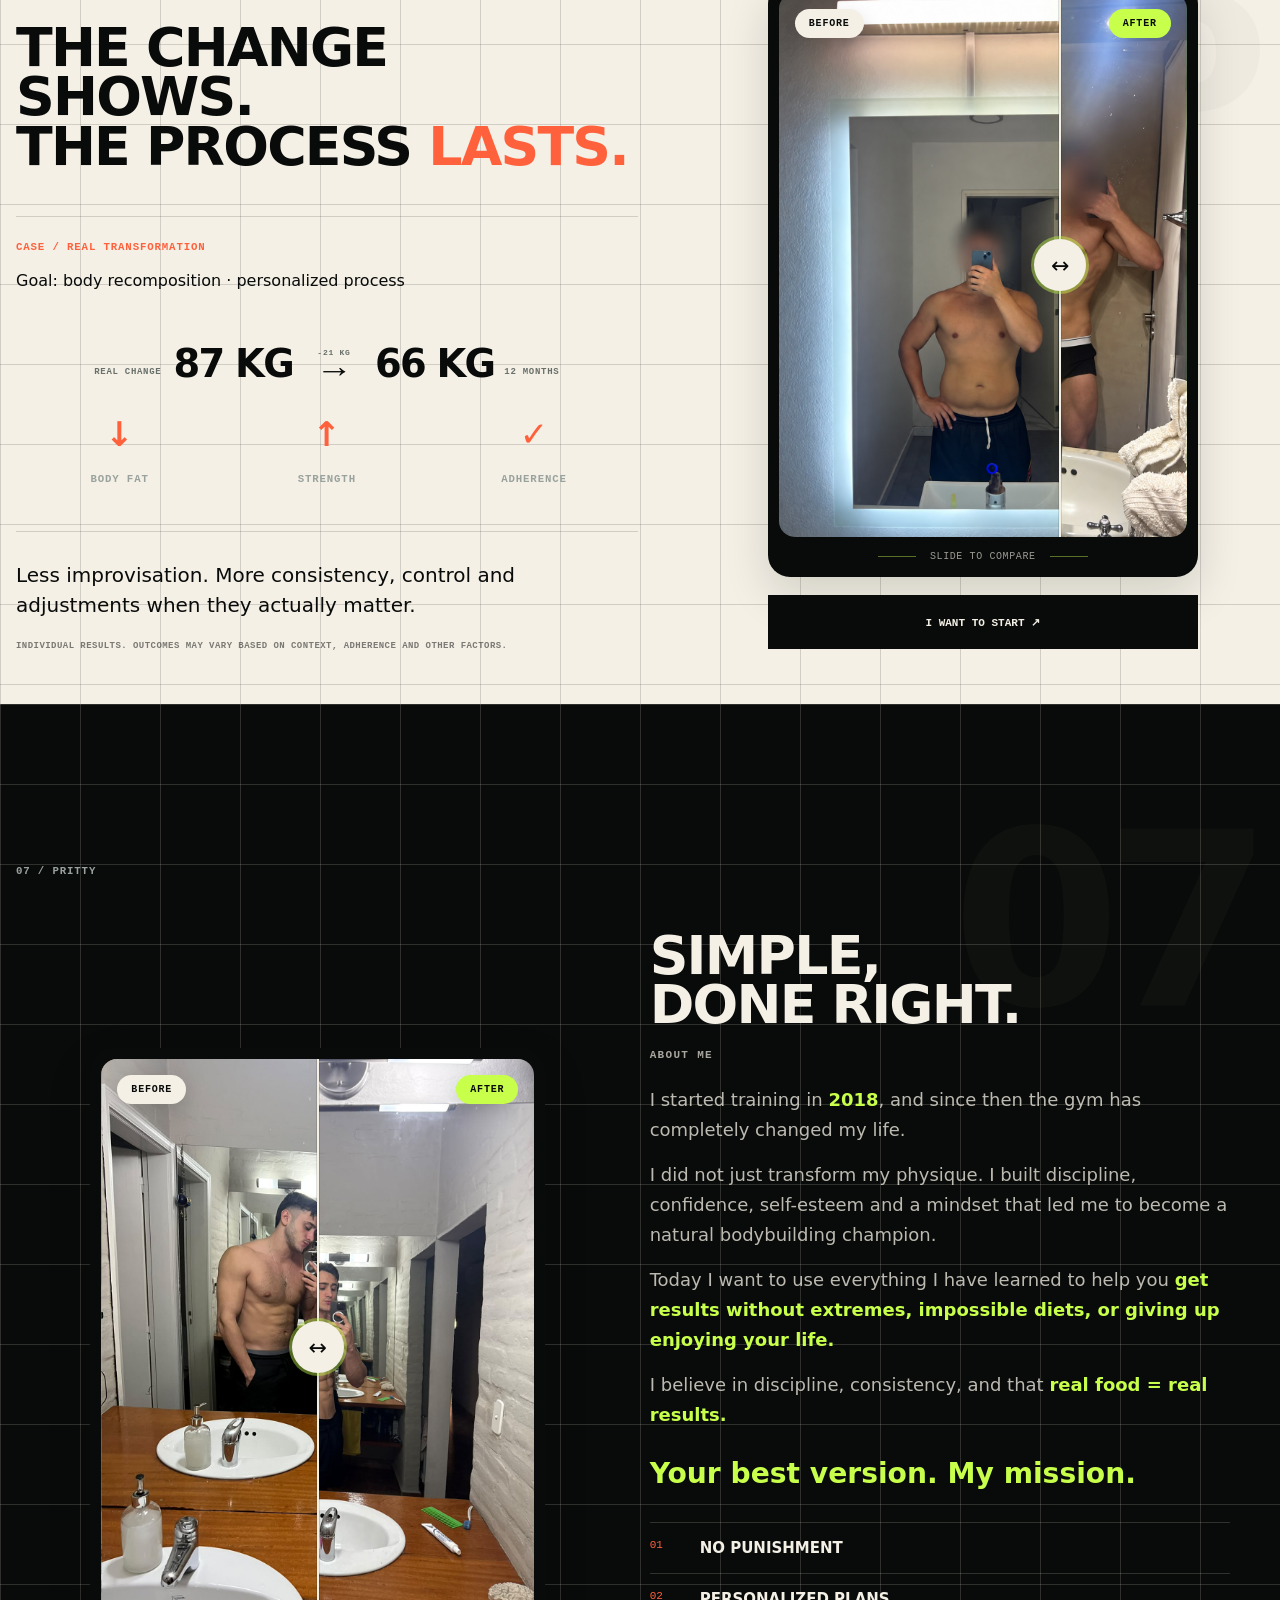
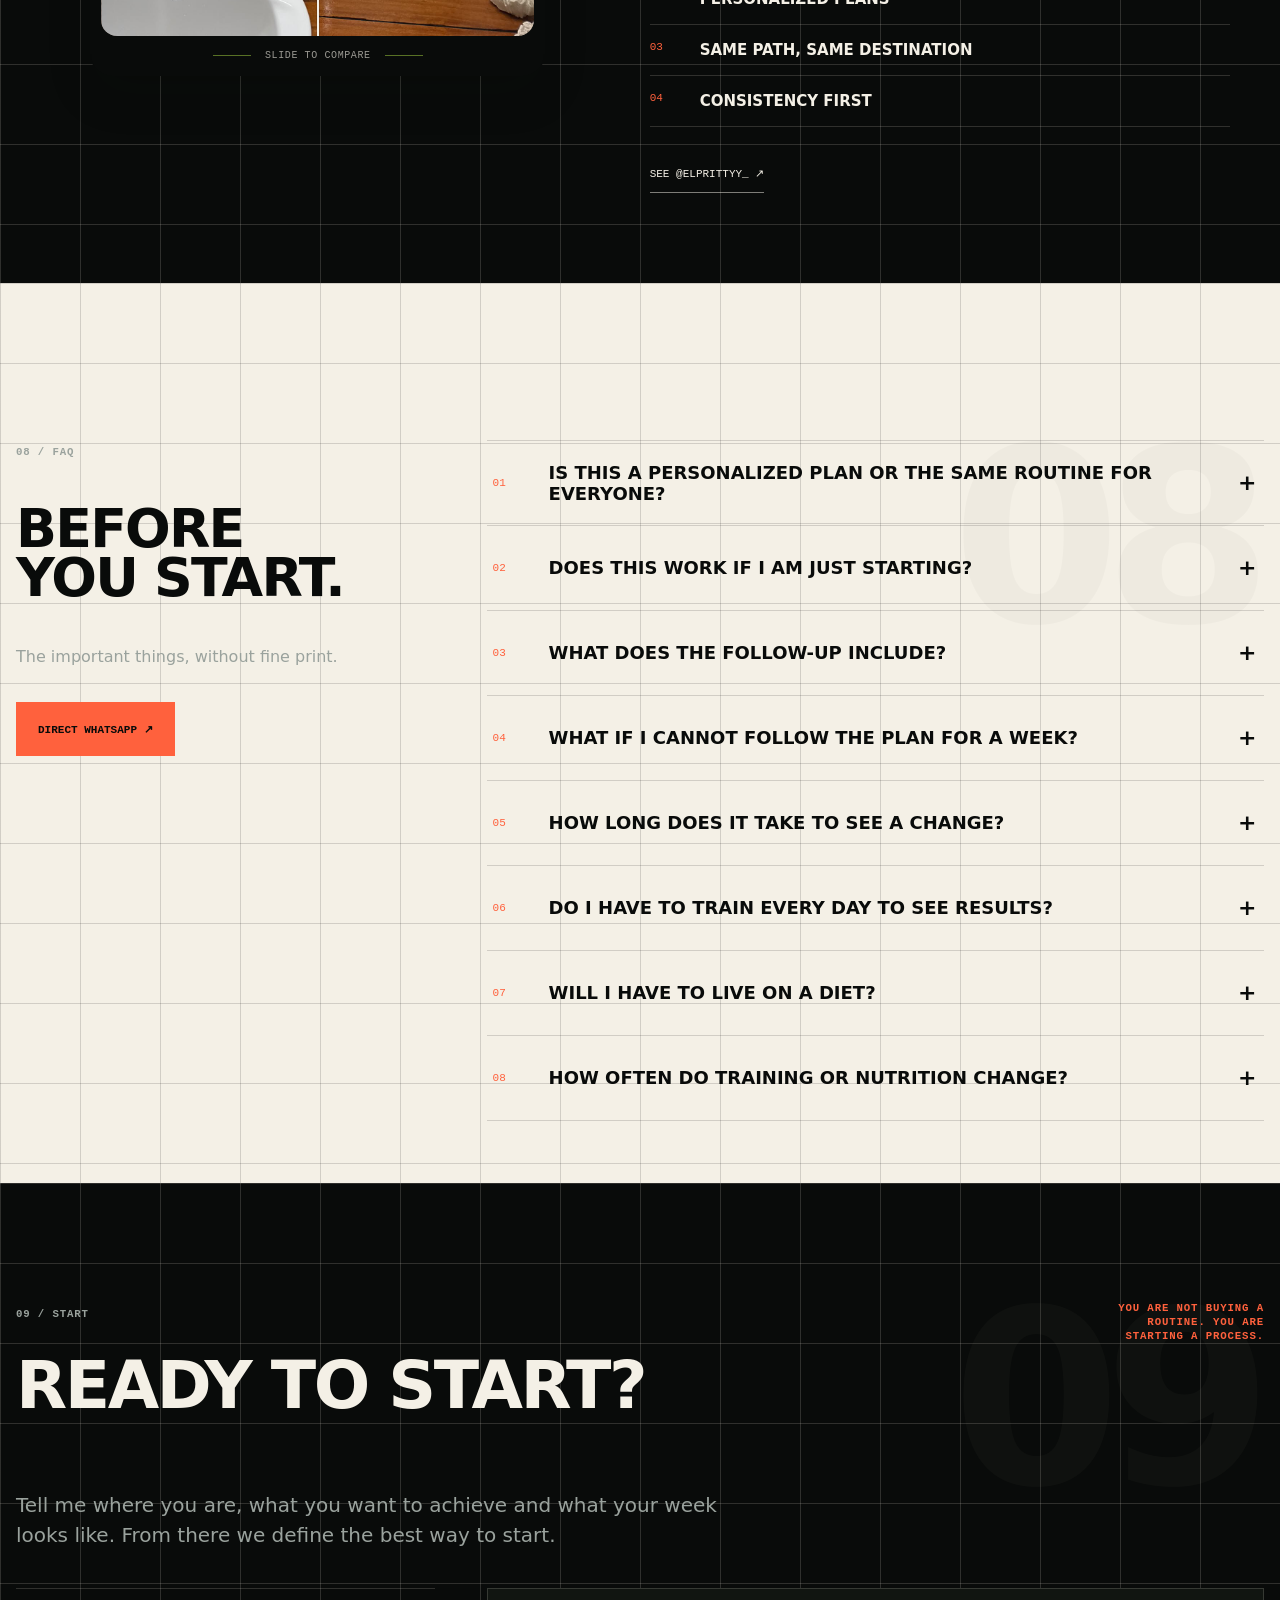
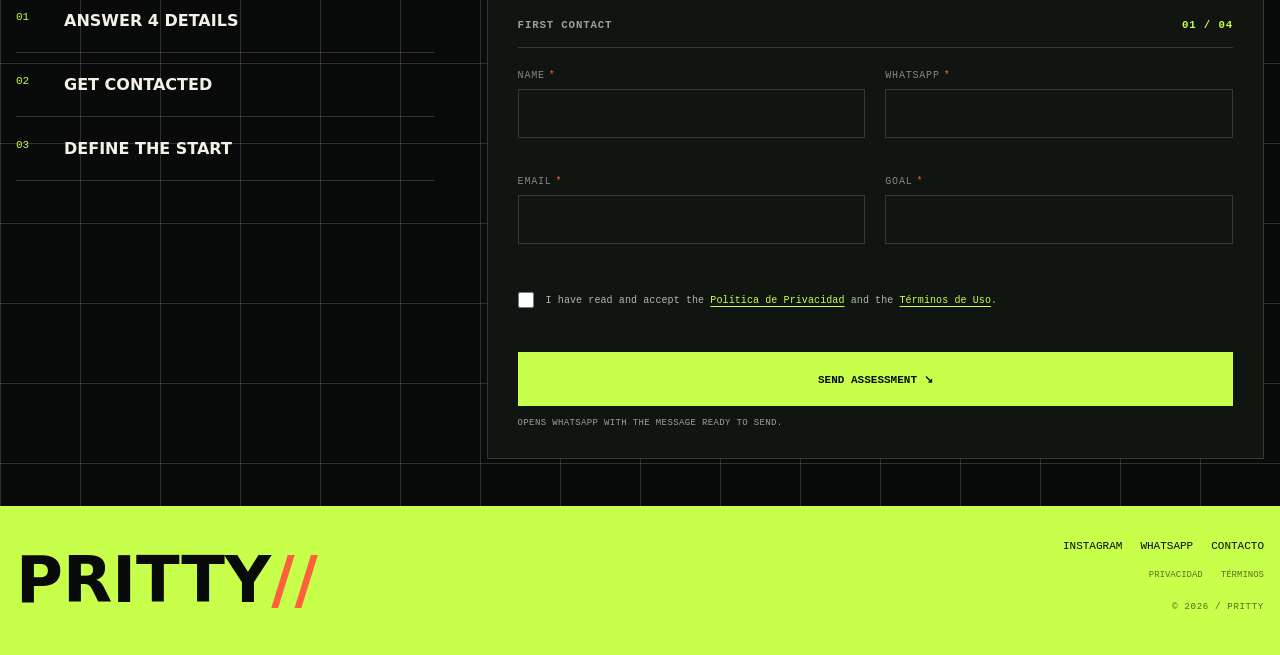
==== commit 453f5b06: "Slightly enlarge desktop About comparison and highlight 2018 in lime" ====
--- a/index.html
+++ b/index.html
@@ -665,7 +665,7 @@
     #about .about-story-copy .lime{color:var(--lime);font-weight:650}
     #about .about-story-copy .about-mission{margin:26px 0 0;color:var(--lime);font-size:clamp(22px,2.2vw,29px);font-weight:750;line-height:1.3}
     #about .about-photo-wrap{grid-area:photo;width:100%;display:flex;justify-content:center;align-self:center}
-    #about .about-compare-card{width:min(100%,430px);margin:0 auto}
+    #about .about-compare-card{width:min(100%,455px);margin:0 auto}
     #about .about-values{grid-area:values;width:100%;max-width:640px;align-self:start}
     #about .about-values .principles{margin-top:0}
     #about .about-values .principles div{grid-template-columns:50px minmax(0,1fr);padding:16px 0}
@@ -734,7 +734,7 @@
     <h2 class="display-md" data-i18n="about.title">LO SIMPLE,<br/>BIEN HECHO.</h2>
     <p class="about-story-kicker" data-i18n="about.kicker">SOBRE MÍ</p>
     <div class="about-story-copy">
-      <p data-i18n="about.story1">Empecé a entrenar en 2018 y desde entonces el gimnasio cambió mi vida por completo.</p>
+      <p data-i18n="about.story1">Empecé a entrenar en <span class="lime">2018</span> y desde entonces el gimnasio cambió mi vida por completo.</p>
       <p data-i18n="about.story2">No solo transformé mi físico. Construí disciplina, confianza, autoestima y una mentalidad que hoy me llevó a convertirme en campeón de culturismo natural.</p>
       <p data-i18n="about.story3">Hoy quiero usar todo lo que aprendí para ayudarte a <span class="lime">conseguir resultados sin extremos, sin dietas imposibles y sin dejar de disfrutar tu vida.</span></p>
       <p data-i18n="about.story4">Creo en la disciplina, la constancia y en que <span class="lime">comida real = resultados reales.</span></p>
@@ -768,6 +768,6 @@
 <section class="section light" data-theme="light" id="faq"><div class="container section-inner faq-grid"><span aria-hidden="true" class="stage-ghost">08</span><div><span class="label muted" data-i18n="faq.label">08 / FAQ</span><h2 class="display-md reveal" data-i18n="faq.title" style="margin-top:44px">ANTES DE<br/>EMPEZAR.</h2><p class="muted" data-i18n="faq.sub">Lo importante, sin letra chica.</p><a class="primary focus" data-i18n="faq.cta" href="https://wa.me/5493517616516?text=Hola%20Pritty%2C%20vi%20tu%20p%C3%A1gina%20y%20quiero%20consultar%20por%20el%20acompa%C3%B1amiento%20personalizado." id="faqWhatsApp" rel="noopener noreferrer" style="margin-top:20px;background:var(--coral)" target="_blank">WHATSAPP DIRECTO ↗</a></div><div class="faq reveal" id="faqList"></div></div></section>
 <section class="section dark" data-theme="dark" id="start"><div class="container section-inner"><span aria-hidden="true" class="stage-ghost dark-ghost">09</span><div class="start-head"><div><span class="label muted" data-i18n="start.label">09 / START</span><h2 class="display-lg reveal" data-i18n="start.title" style="margin-top:34px">¿EMPEZAMOS?</h2></div><span class="label coral" data-i18n="start.note" style="max-width:180px;text-align:right">NO COMPRÁS UNA RUTINA. EMPEZÁS UN PROCESO.</span></div><p class="reveal muted" data-i18n="start.sub" style="max-width:720px;font-size:20px;line-height:1.5">Contame dónde estás y dónde querés llegar. El primer paso es entender si este sistema encaja con vos.</p><div class="start-grid"><div class="steps reveal"><div><span>01</span><b data-i18n="start.s1">RESPONDÉS 4 DATOS</b></div><div><span>02</span><b data-i18n="start.s2">RECIBÍS CONTACTO</b></div><div><span>03</span><b data-i18n="start.s3">DEFINIMOS EL INICIO</b></div></div><div class="form-panel reveal d1"><form id="assessment" novalidate><div class="form-head"><span class="label muted" data-i18n="form.title">INITIAL ASSESSMENT</span><span class="label lime">01 / 04</span></div><div class="fields"><div class="field"><label for="name"><span data-i18n="form.name">Nombre</span><span class="req">*</span></label><input autocomplete="name" id="name" maxlength="80" minlength="2" name="name" required/><div class="error" data-error="name"></div></div><div class="field"><label for="whatsapp"><span data-i18n="form.whatsapp">WhatsApp</span><span class="req">*</span></label><input autocomplete="tel" id="whatsapp" inputmode="tel" maxlength="24" name="whatsapp" required/><div class="error" data-error="whatsapp"></div></div><div class="field"><label for="email"><span data-i18n="form.email">Email</span><span class="req">*</span></label><input autocomplete="email" id="email" maxlength="254" name="email" required type="email"/><div class="error" data-error="email"></div></div><div class="field"><label for="objective"><span data-i18n="form.objective">Objetivo</span><span class="req">*</span></label><input id="objective" maxlength="300" minlength="8" name="objective" required/><div class="error" data-error="objective"></div></div><div class="field full legal-consent"><label for="privacyConsent"><input id="privacyConsent" name="privacyConsent" required type="checkbox"/><span><span data-i18n="form.consentPrefix">Leí y acepto la</span> <a href="privacidad.html" target="_blank" rel="noopener noreferrer">Política de Privacidad</a> <span data-i18n="form.consentAnd">y los</span> <a href="terminos.html" target="_blank" rel="noopener noreferrer">Términos de Uso</a>.</span></label><div class="error" data-error="privacy"></div></div></div><button class="submit" data-i18n="form.submit" type="submit">ENVIAR EVALUACIÓN ↘</button><p class="mono muted" data-i18n="form.whatsappHint" style="font-size:9px;margin:12px 0 0;letter-spacing:.04em">ABRE WHATSAPP CON EL MENSAJE LISTO PARA ENVIAR.</p></form><div class="success" id="success"><div><div class="success-icon">✓</div><span class="label muted" data-i18n="form.success" style="display:block;margin-top:24px">EVALUACIÓN RECIBIDA</span><h3 data-i18n="form.next" style="font-size:clamp(44px,6vw,74px);line-height:.9;margin:24px 0">NEXT STEP:<br/><span class="lime">CONTACT</span></h3><p class="muted" data-i18n="form.successBody" style="font-size:18px;max-width:520px">Te contactaremos para revisar tu objetivo y definir si el sistema encaja con vos.</p></div><button class="reset" data-i18n="form.reset" id="resetBtn" type="button">↻ REINICIAR DEMO</button></div></div></div></div></section>
 <footer><div class="container"><strong>PRITTY<span class="coral">//</span></strong><div><nav><a href="https://www.instagram.com/elprittyy_/" target="_blank" rel="noopener noreferrer">INSTAGRAM</a><a href="https://wa.me/5493517616516?text=Hola%20Pritty%2C%20vi%20tu%20p%C3%A1gina%20y%20quiero%20consultar%20por%20el%20acompa%C3%B1amiento%20personalizado." id="footerWhatsApp" rel="noopener noreferrer" target="_blank">WHATSAPP</a><a href="#start">CONTACTO</a></nav><nav class="legal-links"><a href="privacidad.html">PRIVACIDAD</a><a href="terminos.html">TÉRMINOS</a></nav><p class="mono footer-meta" data-i18n="footer.online" style="font-size:9px;margin-top:18px">© 2026 / SYSTEM ONLINE</p></div></div></footer>
-<script defer src="app.js?v=20261007-about-values"></script>
+<script defer src="app.js?v=20261007-about2018-lime"></script>
 </body>
 </html>
